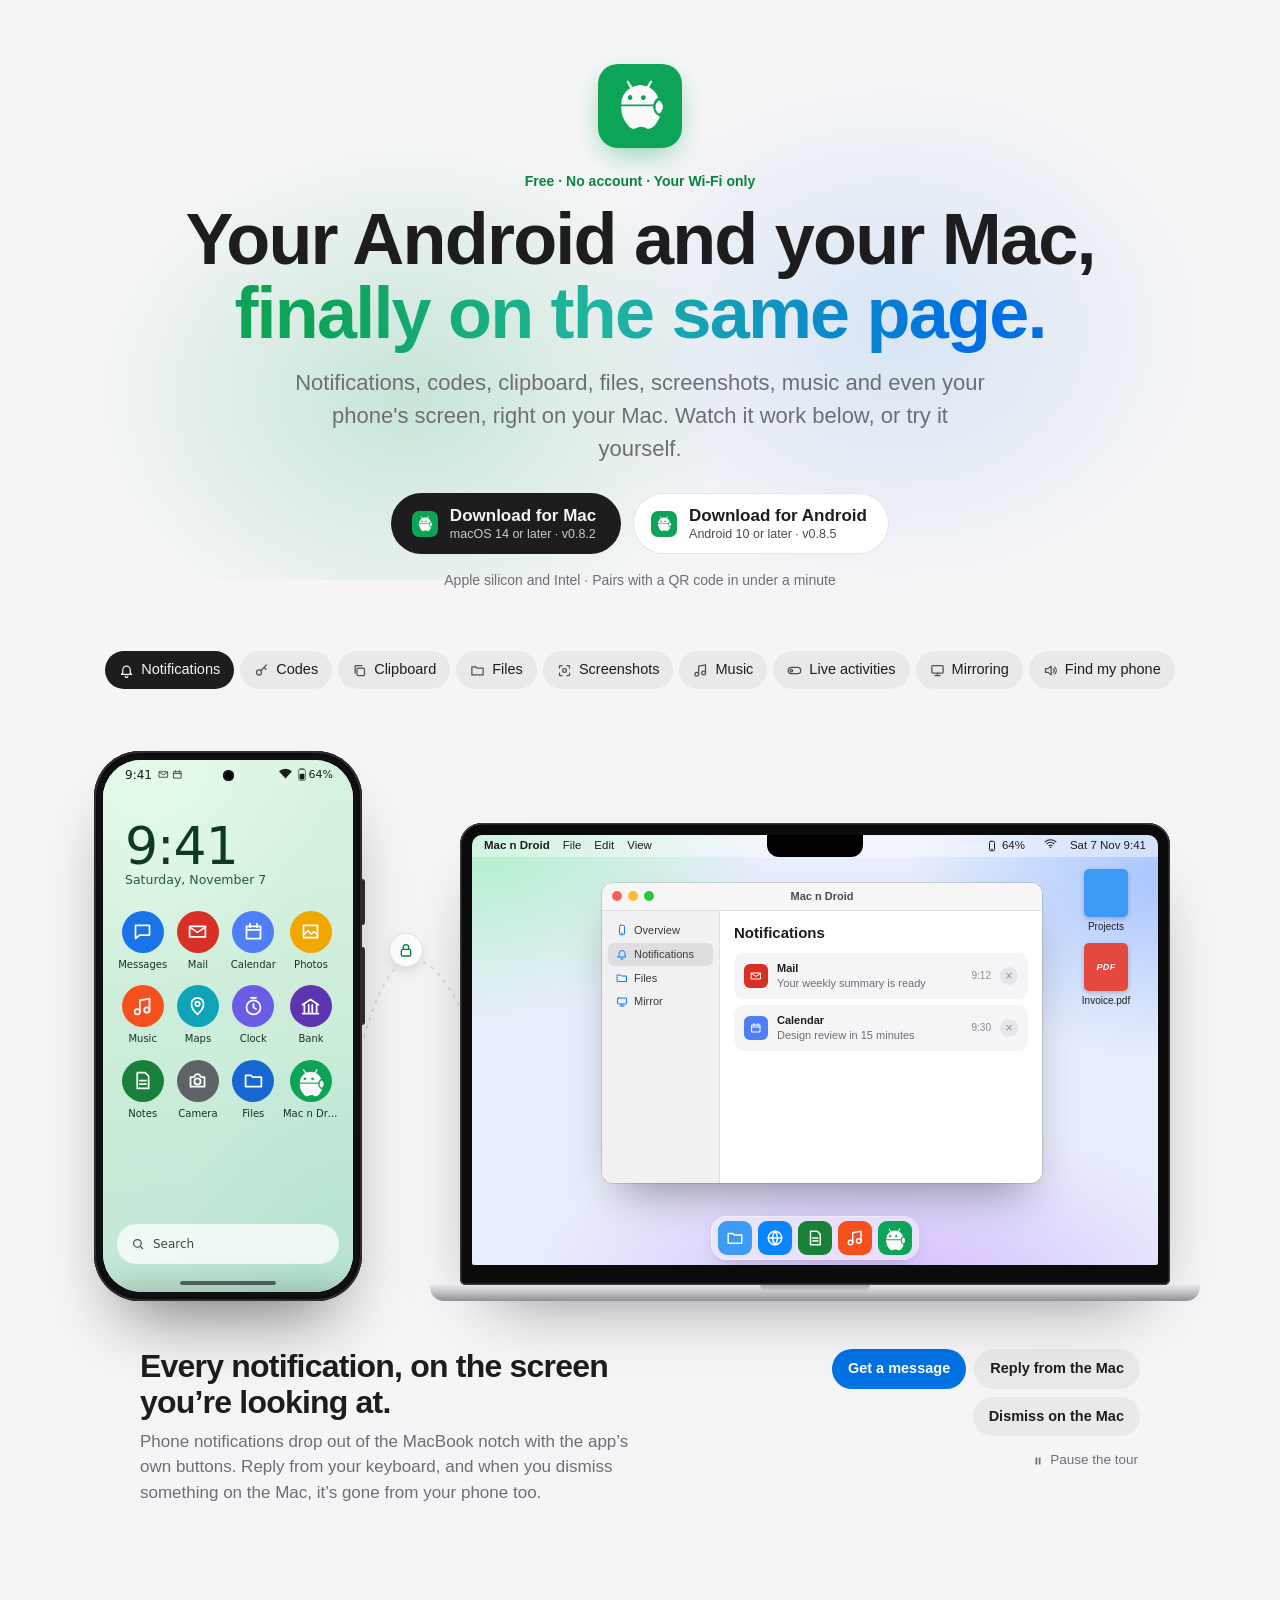
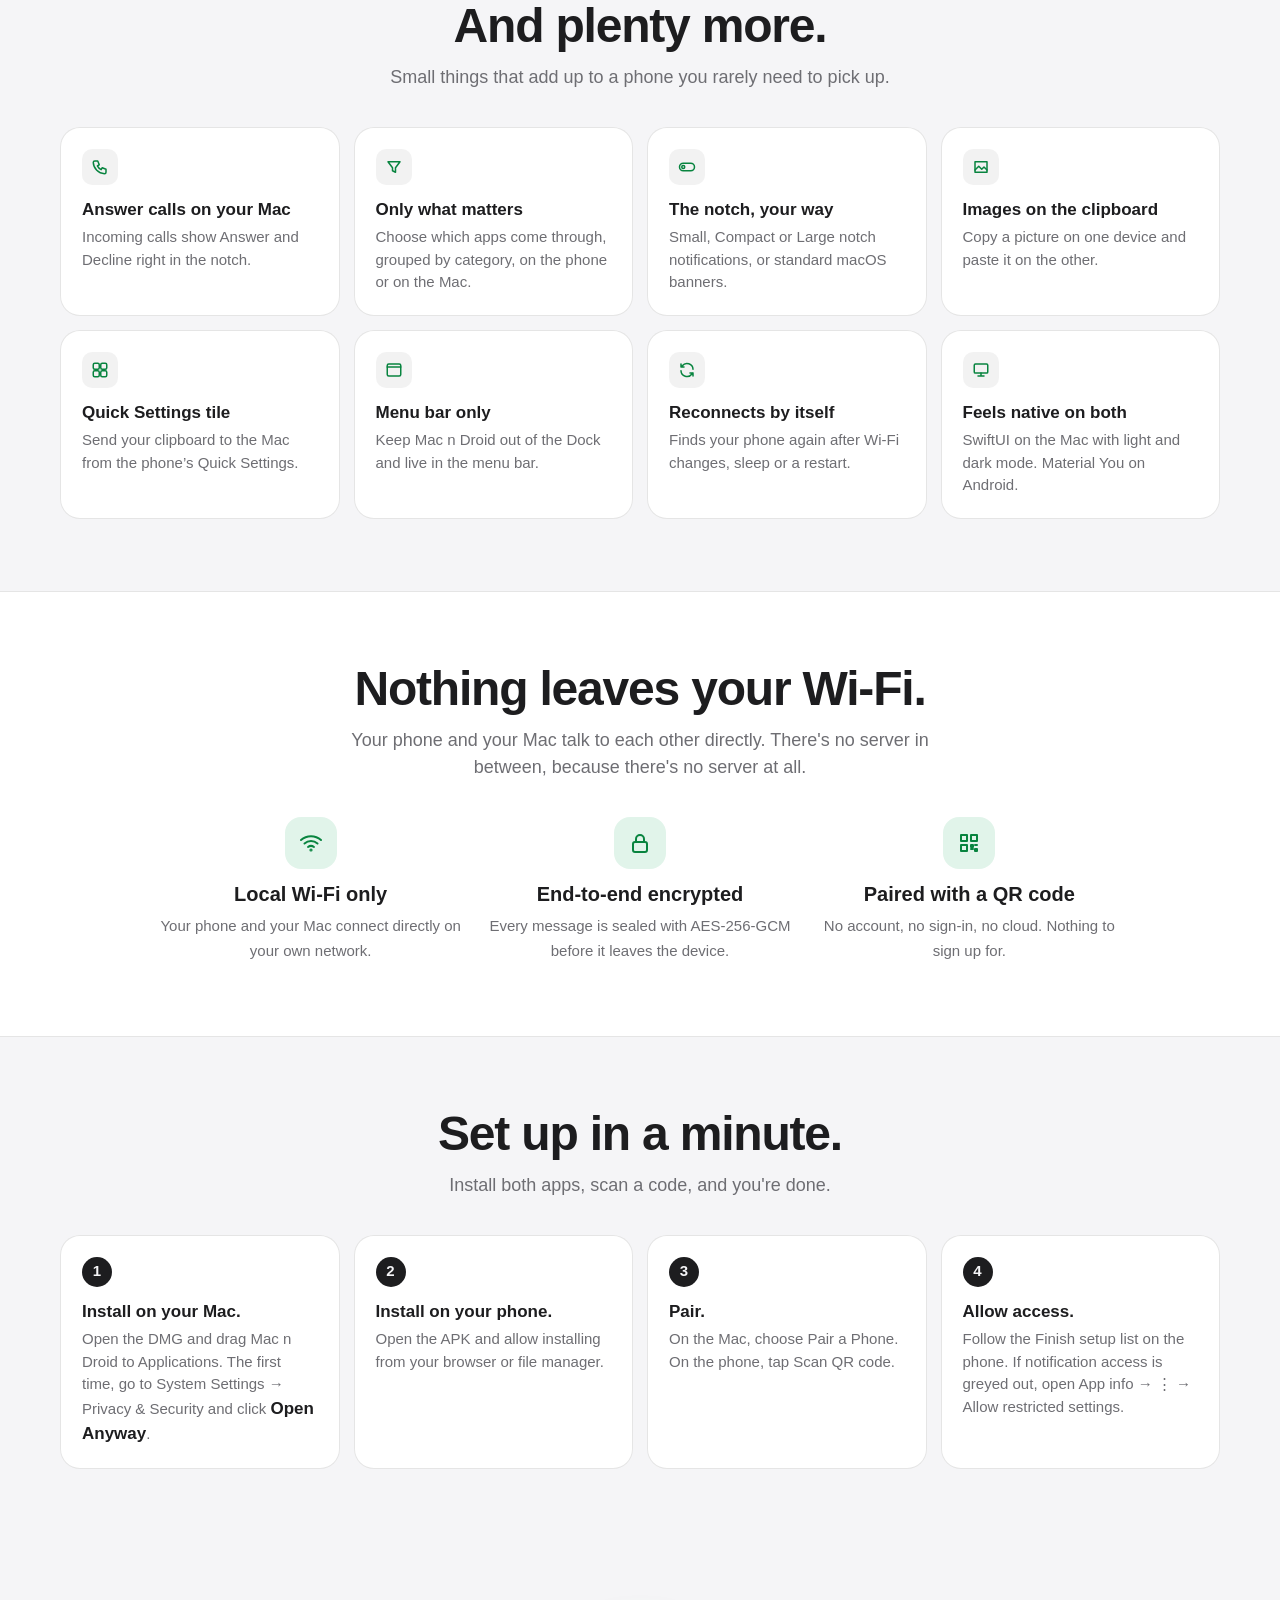
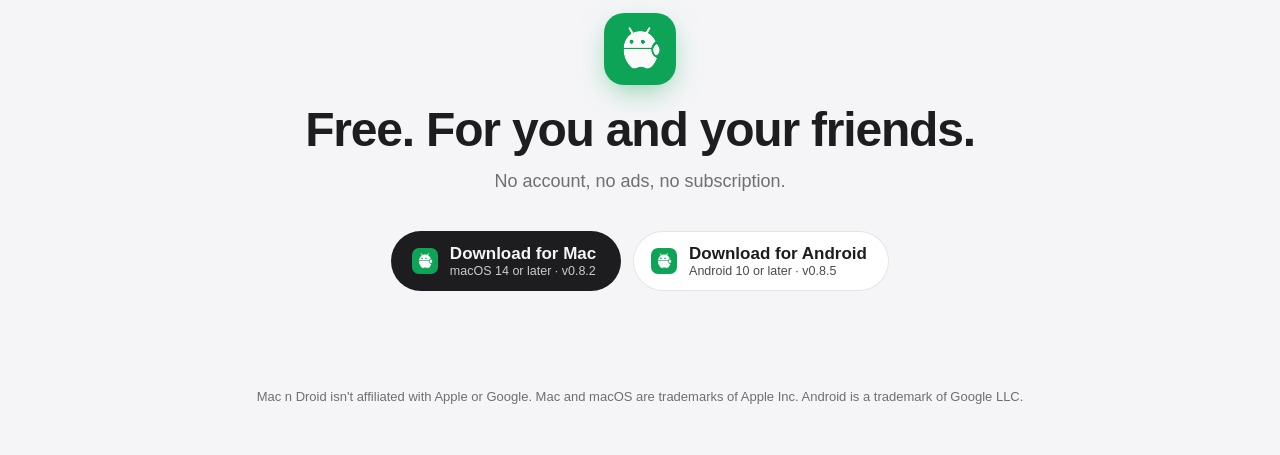
==== site/index.html @ 3a796ab3 "Softer brand colors: new logos and icons - New logos from the designer, plus SVG versions, in public" ====
<!doctype html>
<html lang="en">
<head>
<meta charset="utf-8">
<meta name="viewport" content="width=device-width, initial-scale=1">
<title>Mac n Droid</title>
<meta name="description" content="Free, private continuity between your Android phone and your Mac: notifications, codes, clipboard, files, screenshots, music, live activities and screen mirroring, over your own Wi-Fi.">
<link rel="icon" href="assets/icon.png">
<style>
:root{
  --bg:#f5f5f7; --bg-alt:#ffffff; --fg:#1d1d1f; --muted:#6e6e73; --line:rgba(0,0,0,.1); --card:#ffffff;
  --brand:#0DA457; --brand-ink:#08843f; --accent:#0071e3; --accent-fg:#fff; --chip:rgba(0,0,0,.05);
  --glow:rgba(13,164,87,.20); --glow2:rgba(0,113,227,.12);
}
@media (prefers-color-scheme: dark){
  :root:not([data-theme="light"]){
    --bg:#000; --bg-alt:#0c0c0d; --fg:#f5f5f7; --muted:#a1a1a6; --line:rgba(255,255,255,.12); --card:#151517;
    --brand-ink:#3fe08d; --accent:#2997ff; --chip:rgba(255,255,255,.08); --glow:rgba(13,164,87,.16); --glow2:rgba(41,151,255,.12);
  }
}
:root[data-theme="dark"]{
  --bg:#000; --bg-alt:#0c0c0d; --fg:#f5f5f7; --muted:#a1a1a6; --line:rgba(255,255,255,.12); --card:#151517;
  --brand-ink:#3fe08d; --accent:#2997ff; --chip:rgba(255,255,255,.08); --glow:rgba(13,164,87,.16); --glow2:rgba(41,151,255,.12);
}
*{box-sizing:border-box}
html{-webkit-text-size-adjust:100%}
body{margin:0;background:var(--bg);color:var(--fg);overflow-x:hidden;
  font:17px/1.5 -apple-system,BlinkMacSystemFont,"SF Pro Text","Helvetica Neue",Inter,"Segoe UI",Roboto,Arial,sans-serif;-webkit-font-smoothing:antialiased}
a{color:inherit}
button{font:inherit;color:inherit}
.wrap{max-width:1160px;margin:0 auto;padding:0 16px}
.display{font-family:-apple-system,BlinkMacSystemFont,"SF Pro Display","Helvetica Neue",Inter,sans-serif;letter-spacing:-.025em}

/* ---------- Hero ---------- */
.hero{text-align:center;padding:64px 0 28px;position:relative}
.hero::before{content:"";position:absolute;inset:-40px 0 auto;height:620px;z-index:-1;pointer-events:none;
  background:radial-gradient(40% 60% at 30% 70%,var(--glow),transparent 70%),radial-gradient(40% 60% at 72% 60%,var(--glow2),transparent 70%)}
.appicon{width:84px;height:84px;border-radius:20px;display:block;margin:0 auto 20px;box-shadow:0 10px 30px -8px rgba(13,164,87,.55)}
.eyebrow{display:inline-flex;gap:8px;align-items:center;font-size:14px;font-weight:600;color:var(--brand-ink);margin-bottom:10px}
h1{font-weight:700;font-size:clamp(38px,6.4vw,72px);line-height:1.03;margin:0 0 16px}
h1 .grad{background:linear-gradient(90deg,var(--brand) 10%,#1fb5a0 45%,var(--accent) 90%);-webkit-background-clip:text;background-clip:text;color:transparent}
.lead{font-size:clamp(18px,2.3vw,22px);color:var(--muted);max-width:700px;margin:0 auto 28px}
.downloads{display:flex;gap:12px;justify-content:center;flex-wrap:wrap}
.btn{display:inline-flex;align-items:center;gap:12px;padding:12px 22px 12px 18px;border-radius:999px;text-decoration:none;font-weight:600;min-width:230px;justify-content:center;transition:transform .15s}
.btn:hover{transform:translateY(-1px)}
.btn span{display:flex;flex-direction:column;align-items:flex-start;line-height:1.25}
.btn small{font-weight:400;font-size:12.5px;opacity:.8}
.btn img{width:26px;height:26px;border-radius:7px}
.primary{background:var(--fg);color:var(--bg)}
.secondary{background:var(--card);color:var(--fg);box-shadow:inset 0 0 0 1px var(--line)}
.trust{margin-top:16px;color:var(--muted);font-size:14px}

/* ---------- Demo ---------- */
.demo{padding-top:28px;padding-bottom:24px}
.tabs{display:flex;gap:6px;overflow-x:auto;scrollbar-width:none;justify-content:safe center;padding:4px 2px 18px;margin:0 -16px;padding-inline:16px}
.tabs::-webkit-scrollbar{display:none}
.tab{flex:0 0 auto;border:0;background:var(--chip);color:var(--fg);border-radius:999px;padding:8px 14px;font-size:14.5px;font-weight:500;cursor:pointer;display:inline-flex;gap:7px;align-items:center;transition:background .2s,color .2s}
.tab svg{opacity:.75}
.tab[aria-selected="true"]{background:var(--fg);color:var(--bg)}
.tab[aria-selected="true"] svg{opacity:1}
.tab:focus-visible,.act:focus-visible,.tour-btn:focus-visible,.btn:focus-visible{outline:3px solid var(--accent);outline-offset:2px}

.stage-wrap{position:relative;width:100%;height:calc(620px * var(--s,1));margin:0 auto}
.stage{position:absolute;top:0;left:calc(50% - 560px * var(--s,1));width:1120px;height:620px;transform:scale(var(--s,1));transform-origin:0 0;user-select:none;-webkit-user-select:none}

.caption{display:grid;grid-template-columns:minmax(0,1fr) minmax(0,440px);gap:18px 40px;align-items:start;max-width:1000px;margin:22px auto 0;min-height:132px}
.caption h2{font-size:clamp(24px,3vw,32px);line-height:1.12;margin:0 0 8px;font-weight:700}
.caption p{margin:0;color:var(--muted);max-width:560px}
.cap-side{display:flex;flex-direction:column;gap:10px;align-items:flex-end}
.actions{display:flex;flex-wrap:wrap;gap:8px;justify-content:flex-end}
.act{border:0;background:var(--accent);color:#fff;border-radius:999px;padding:9px 16px;font-size:14.5px;font-weight:600;cursor:pointer;display:inline-flex;gap:7px;align-items:center}
.act:hover{filter:brightness(1.08)}
.act.alt{background:var(--chip);color:var(--fg)}
.tour-btn{border:0;background:none;color:var(--muted);font-size:13.5px;cursor:pointer;display:inline-flex;gap:6px;align-items:center;padding:4px 2px}
.tour-btn:hover{color:var(--fg)}
.hint{font-size:13px;color:var(--muted);flex-basis:100%;text-align:right}
@media (max-width:760px){
  .caption{grid-template-columns:1fr;min-height:0}
  .cap-side{align-items:flex-start}
  .actions{justify-content:flex-start}
  .hint{text-align:left}
}

/* ---------- Sections ---------- */
section.block{padding:72px 0}
.block h2.big{font-size:clamp(30px,4.4vw,48px);line-height:1.06;margin:0 0 12px;font-weight:700;text-align:center}
.block .sub{color:var(--muted);text-align:center;max-width:640px;margin:0 auto 36px;font-size:18px}
.grid{display:grid;grid-template-columns:repeat(auto-fill,minmax(250px,1fr));gap:14px}
.card{background:var(--card);border-radius:20px;padding:22px;box-shadow:inset 0 0 0 1px var(--line)}
.card .ci{width:36px;height:36px;border-radius:10px;display:grid;place-items:center;background:var(--chip);color:var(--brand-ink);margin-bottom:12px}
.card h3{margin:0 0 4px;font-size:17px}
.card p{margin:0;color:var(--muted);font-size:15px}
.privacy{background:var(--bg-alt);border-block:1px solid var(--line)}
.pv{display:grid;grid-template-columns:repeat(auto-fit,minmax(220px,1fr));gap:28px;max-width:960px;margin:0 auto}
.pv div{text-align:center}
.pv b{display:block;font-size:20px;margin:10px 0 4px}
.pv span{color:var(--muted);font-size:15px}
.pv .ci{width:52px;height:52px;border-radius:16px;margin:0 auto;display:grid;place-items:center;background:rgba(13,164,87,.12);color:var(--brand-ink)}
.steps{counter-reset:s;display:grid;grid-template-columns:repeat(auto-fit,minmax(220px,1fr));gap:14px;list-style:none;padding:0;margin:0}
.steps li{counter-increment:s;background:var(--card);border-radius:20px;padding:22px;box-shadow:inset 0 0 0 1px var(--line);color:var(--muted);font-size:15px}
.steps li::before{content:counter(s);display:grid;place-items:center;width:30px;height:30px;border-radius:50%;background:var(--fg);color:var(--bg);font-weight:700;margin-bottom:12px;font-size:15px}
.steps b{color:var(--fg);display:block;font-size:17px;margin-bottom:4px}
.final{text-align:center}
footer{text-align:center;color:var(--muted);font-size:13px;padding:24px 16px 48px}

/* =================================================================
   STAGE: devices. Everything below is in fixed design pixels and
   scaled as one piece.
   ================================================================= */
.beam{position:absolute;inset:0;pointer-events:none;overflow:visible}
.beam path{fill:none;stroke-linecap:round}
.beam .rail{stroke:var(--line);stroke-width:2;stroke-dasharray:2 7}
.beam .flow{stroke:var(--brand);stroke-width:3;stroke-dasharray:10 14;opacity:0;transition:opacity .25s}
.stage.to-mac .beam .flow{opacity:1;animation:flowR .6s linear infinite}
.stage.to-phone .beam .flow{opacity:1;animation:flowL .6s linear infinite}
@keyframes flowR{to{stroke-dashoffset:-24}}
@keyframes flowL{to{stroke-dashoffset:24}}
.badge{position:absolute;left:309px;top:226px;width:34px;height:34px;border-radius:50%;background:var(--card);box-shadow:inset 0 0 0 1px var(--line),0 6px 16px -6px rgba(0,0,0,.25);display:grid;place-items:center;color:var(--brand-ink);transition:transform .3s}
.stage.to-mac .badge,.stage.to-phone .badge{transform:scale(1.15)}

/* ---- Phone ---- */
.phone{position:absolute;left:14px;top:44px;width:268px;height:550px;border-radius:46px;background:#101012;padding:9px;
  box-shadow:inset 0 0 0 2px #2d2d30,inset 0 0 0 4px #0b0b0c,0 40px 70px -30px rgba(0,0,0,.55),0 0 0 1px rgba(255,255,255,.04)}
.phone .btn-p,.phone .btn-v{position:absolute;right:-3px;width:4px;border-radius:0 3px 3px 0;background:#2a2a2d;transition:background .15s}
.phone .btn-p{top:128px;height:46px}.phone .btn-v{top:196px;height:78px}
.phone.btns .btn-p,.phone.btns .btn-v{background:var(--brand)}
.phone.shake{animation:shake .32s linear infinite}
@keyframes shake{0%,100%{transform:translateX(0) rotate(0)}25%{transform:translateX(-2px) rotate(-.6deg)}75%{transform:translateX(2px) rotate(.6deg)}}

.p-screen{--p:#1E6B3F;--onp:#fff;--pc:#A6F2C0;--onpc:#002110;--s:#F5FBF3;--sc:#E9EFE7;--sch:#E2E9E0;--ons:#171D18;--onsv:#404941;--ol:#707970;--sec:#D0E8D4;
  position:relative;width:250px;height:532px;border-radius:38px;overflow:hidden;background:var(--s);color:var(--ons);
  font:12px/1.35 "Google Sans",Roboto,"Segoe UI",system-ui,-apple-system,sans-serif}
.p-cam{position:absolute;top:10px;left:50%;width:11px;height:11px;margin-left:-5.5px;border-radius:50%;background:#050505;z-index:60;box-shadow:inset 0 0 0 2px #1b1b1d}
.p-status{position:absolute;top:0;left:0;right:0;height:30px;z-index:40;display:flex;align-items:center;gap:6px;padding:0 20px 0 22px;font-weight:500;font-size:12px}
.p-status .sp{flex:1}
.p-sicons{display:flex;gap:3px;align-items:center;opacity:.8}
.p-sicons svg{width:11px;height:11px}
.p-sicons i{display:inline-flex;transition:opacity .3s,transform .3s}
.p-sicons i.out{opacity:0;transform:scale(.4)}
.p-batt{display:flex;align-items:center;gap:3px;font-size:11px}
.p-app{position:absolute;inset:0;overflow:hidden}
.p-app.swap{animation:pIn .35s cubic-bezier(.2,.8,.2,1)}
@keyframes pIn{from{opacity:0;transform:scale(.97)}}
.p-gesture{position:absolute;bottom:7px;left:50%;width:96px;height:4px;margin-left:-48px;border-radius:4px;background:rgba(0,0,0,.55);z-index:58;cursor:pointer}
.p-gesture::before{content:"";position:absolute;inset:-8px -10px}

/* app icon */
.ai{display:inline-grid;place-items:center;border-radius:50%;background:var(--c);color:#fff;flex:0 0 auto}
.ai img{width:112%;height:112%;object-fit:contain}
.mac .ai{border-radius:24%}

/* home */
.p-home{position:absolute;inset:0;padding:54px 14px 0;background:radial-gradient(120% 70% at 20% 0%,#e5fbe9,transparent 60%),radial-gradient(120% 80% at 100% 100%,#b5e3d0,transparent 60%),linear-gradient(170deg,#d9f4e1,#bfe6d3)}
.p-clock{padding:6px 8px 22px}
.p-clock b{display:block;font-size:52px;line-height:1;font-weight:400;letter-spacing:-1px;color:#0f3a22}
.p-clock span{font-size:12.5px;color:#245a3a;font-weight:500}
.p-grid{display:grid;grid-template-columns:repeat(4,1fr);gap:14px 4px}
.p-icon{display:flex;flex-direction:column;align-items:center;gap:5px;cursor:pointer;font-size:10px;color:#173323}
.p-icon span{white-space:nowrap;overflow:hidden;text-overflow:ellipsis;max-width:56px}
.p-search{position:absolute;left:14px;right:14px;bottom:28px;height:40px;border-radius:20px;background:rgba(255,255,255,.75);display:flex;align-items:center;gap:8px;padding:0 14px;color:var(--onsv)}

/* generic M3 */
.p-col{position:absolute;inset:0;display:flex;flex-direction:column;padding-top:30px;background:var(--s)}
.m3-bar{height:48px;display:flex;align-items:center;gap:10px;padding:0 16px;flex:0 0 auto}
.m3-title{font-size:19px;font-weight:400}
.m3-bar .sp{flex:1}
.seg{display:flex;margin:4px 14px 10px;border:1px solid var(--ol);border-radius:18px;overflow:hidden}
.seg span{flex:1;text-align:center;padding:6px 0;font-weight:500;font-size:11px;border-left:1px solid var(--ol)}
.seg span:first-child{border-left:0}
.seg .on{background:var(--sec)}
.flist{flex:1;overflow:hidden;padding:0 6px}
.frow{display:flex;gap:10px;align-items:center;padding:8px 10px;border-radius:14px}
.frow.new{animation:rowIn .5s cubic-bezier(.2,.8,.2,1);background:var(--sc)}
@keyframes rowIn{from{opacity:0;transform:translateY(-10px)}}
.frow .t{flex:1;min-width:0}
.frow b{display:block;font-weight:500;font-size:12.5px;white-space:nowrap;overflow:hidden;text-overflow:ellipsis}
.frow small{color:var(--onsv);font-size:10.5px}
.prog{height:4px;border-radius:4px;background:var(--sch);margin-top:5px;overflow:hidden}
.prog i{display:block;height:100%;width:0;background:var(--p);border-radius:4px;transition:width 1s linear}
.thumb{width:36px;height:36px;border-radius:9px;display:grid;place-items:center;flex:0 0 auto;color:#fff;font-weight:700;font-size:9px;letter-spacing:.3px}
.thumb.pdf{background:#e5483d}
.thumb.img{background:linear-gradient(140deg,#ffb36b,#ff6f91 55%,#7d5fff)}
.thumb.txt{background:#8e8e93}
.thumb.folder{background:#3d9bf5}
.fab{position:absolute;right:16px;bottom:84px;height:48px;padding:0 18px;border-radius:16px;background:var(--pc);color:var(--onpc);display:flex;align-items:center;gap:8px;font-weight:500;box-shadow:0 3px 8px rgba(0,0,0,.18);cursor:pointer}
.navbar{position:absolute;left:0;right:0;bottom:0;height:70px;background:var(--sc);display:flex;padding:10px 6px 18px}
.navbar span{flex:1;display:flex;flex-direction:column;align-items:center;gap:3px;font-size:10px;font-weight:500;color:var(--onsv)}
.navbar span i{width:52px;height:26px;border-radius:13px;display:grid;place-items:center}
.navbar span.on{color:var(--ons)}
.navbar span.on i{background:var(--sec)}

/* heads-up, shade, sheet, snack */
.p-hu{position:absolute;left:8px;right:8px;top:34px;z-index:45;background:#fff;border-radius:22px;padding:12px 14px;box-shadow:0 8px 24px -6px rgba(0,0,0,.28);
  transform:translateY(calc(-100% - 60px));transition:transform .45s cubic-bezier(.3,1.2,.4,1)}
.p-hu.show{transform:none}
.hu-top{display:flex;align-items:center;gap:6px;font-size:10.5px;color:var(--onsv);margin-bottom:6px}
.hu-body{display:flex;gap:10px}
.hu-body b{display:block;font-size:12.5px;font-weight:500}
.hu-body p{margin:1px 0 0;color:var(--onsv)}
.hu-body .me{color:var(--ons);margin-top:4px}
.hu-acts{display:flex;gap:16px;margin:10px 0 0 34px;color:var(--p);font-weight:500;font-size:11.5px}
.p-shade{position:absolute;inset:0;z-index:44;background:rgba(232,240,232,.96);padding:42px 10px 0;transform:translateY(-100%);transition:transform .45s cubic-bezier(.2,.8,.2,1)}
.p-shade.show{transform:none}
.shade-tiles{display:grid;grid-template-columns:repeat(2,1fr);gap:8px;margin:6px 4px 14px}
.shade-tiles span{height:46px;border-radius:23px;background:var(--pc);display:flex;align-items:center;gap:6px;padding:0 12px;font-weight:500;font-size:11px;color:var(--onpc)}
.shade-tiles span.off{background:var(--sch);color:var(--ons)}
.sn{background:#fff;border-radius:18px;padding:10px 12px;display:flex;gap:10px;margin-bottom:6px;transition:transform .45s,opacity .45s,max-height .45s .2s,margin .45s .2s,padding .45s .2s;max-height:90px;overflow:hidden}
.sn.gone{transform:translateX(110%);opacity:0;max-height:0;margin:0;padding-block:0}
.sn b{display:block;font-weight:500}
.sn span{color:var(--onsv)}
.p-sheet{position:absolute;left:0;right:0;bottom:0;z-index:46;background:var(--sc);border-radius:26px 26px 0 0;padding:10px 16px 30px;transform:translateY(105%);transition:transform .4s cubic-bezier(.2,.8,.2,1);box-shadow:0 -10px 30px rgba(0,0,0,.18)}
.p-sheet.show{transform:none}
.p-sheet::before{content:"";display:block;width:32px;height:4px;border-radius:2px;background:var(--ol);opacity:.5;margin:0 auto 12px}
.sh-prev{display:flex;gap:10px;align-items:center;background:var(--s);border-radius:16px;padding:8px;margin-bottom:14px}
.sh-prev .ph{width:54px;height:54px;border-radius:10px;background:linear-gradient(140deg,#ffb36b,#ff6f91 55%,#7d5fff)}
.sh-targets{display:grid;grid-template-columns:repeat(4,1fr);gap:6px;text-align:center;font-size:9.5px}
.sh-targets span{display:flex;flex-direction:column;align-items:center;gap:5px}
.p-snack{position:absolute;left:12px;right:12px;bottom:26px;z-index:47;background:#2f3330;color:#eff1ec;border-radius:6px;padding:12px 14px;font-size:11.5px;display:flex;gap:8px;align-items:center;opacity:0;transform:translateY(12px);transition:.3s}
.p-snack.show{opacity:1;transform:none}
.p-flash{position:absolute;inset:0;background:#fff;opacity:0;z-index:55;pointer-events:none;transition:opacity .25s}
.p-flash.on{opacity:.95;transition:none}
.p-touch{position:absolute;z-index:57;width:30px;height:30px;margin:-15px 0 0 -15px;border-radius:50%;background:rgba(30,30,30,.22);box-shadow:0 0 0 2px rgba(255,255,255,.7);opacity:0;transform:scale(.6);transition:opacity .15s,transform .15s;pointer-events:none}
.p-touch.on{opacity:1;transform:scale(1)}
.p-touch.up{opacity:0;transform:scale(1.6);transition:.3s}
.p-overlay{position:absolute;inset:0;z-index:50;display:none}
.p-overlay.show{display:block;animation:pIn .3s}
.p-shot{position:absolute;left:12px;bottom:34px;z-index:48;padding:4px;background:#fff;border-radius:14px;box-shadow:0 8px 24px rgba(0,0,0,.3);opacity:0;transform:translateX(-140%);transition:transform .4s cubic-bezier(.2,.8,.2,1),opacity .3s}
.p-shot.show{transform:none;opacity:1}
.p-shot .acts{display:flex;gap:10px;justify-content:center;font-size:9.5px;color:var(--p);font-weight:500;padding:4px 0 1px}

/* thread / notes / maps / player / clock */
.selable{border-radius:3px;transition:background .2s}
.sel{background:rgba(30,107,63,.25);box-shadow:0 0 0 2px rgba(30,107,63,.25)}
.p-maps{position:absolute;inset:0;background:#eef2ea}
.p-maps svg.map{position:absolute;inset:0;width:100%;height:100%}
.m3-search{position:absolute;left:12px;right:12px;top:38px;height:44px;border-radius:22px;background:#fff;display:flex;align-items:center;gap:10px;padding:0 16px;box-shadow:0 2px 6px rgba(0,0,0,.15);z-index:2}
.m3-search .ph{color:var(--onsv)}
.m3-search .val{color:var(--ons);font-weight:500}
.pop{position:absolute;z-index:3;background:#fff;border-radius:10px;padding:8px 14px;box-shadow:0 4px 14px rgba(0,0,0,.22);font-weight:500;animation:pIn .2s}
.pin{position:absolute;left:125px;top:236px;margin:-30px 0 0 -14px;color:#e5483d;opacity:0;transform:translateY(-30px);transition:.45s cubic-bezier(.3,1.5,.5,1);filter:drop-shadow(0 3px 2px rgba(0,0,0,.25))}
.pin.show{opacity:1;transform:none}
.place{position:absolute;left:0;right:0;bottom:0;background:var(--s);border-radius:26px 26px 0 0;padding:18px 18px 34px;box-shadow:0 -6px 20px rgba(0,0,0,.12);transform:translateY(105%);transition:transform .45s cubic-bezier(.2,.8,.2,1)}
.place.show{transform:none}
.place b{font-size:16px;font-weight:500;display:block}
.place .sub2{color:var(--onsv);font-size:11px}
.place-row{display:flex;align-items:center;justify-content:space-between;margin-top:12px;padding:10px 12px;border-radius:14px;background:var(--sc)}
.chip{display:inline-flex;align-items:center;gap:5px;border:1px solid var(--ol);border-radius:8px;padding:5px 10px;font-weight:500;font-size:11px;cursor:pointer}
.player{position:absolute;inset:0;padding:40px 20px 0;background:linear-gradient(180deg,var(--tint,#ffe1d6),var(--s) 70%);transition:background .5s}
.art{width:210px;height:210px;border-radius:24px;margin:10px auto 22px;box-shadow:0 14px 30px -10px rgba(0,0,0,.4);transition:background .5s;position:relative;overflow:hidden}
.art::after{content:"";position:absolute;inset:0;background:radial-gradient(60% 50% at 30% 30%,rgba(255,255,255,.35),transparent 60%)}
.player b{display:block;font-size:17px;font-weight:500}
.player .by{color:var(--onsv)}
.bar{height:4px;border-radius:4px;background:rgba(0,0,0,.12);margin:18px 0 6px;overflow:hidden}
.bar i{display:block;height:100%;background:var(--ons);width:0;transition:width 1s linear}
.times{display:flex;justify-content:space-between;font-size:10px;color:var(--onsv)}
.ctl{display:flex;justify-content:center;align-items:center;gap:22px;margin-top:14px}
.ctl span{cursor:pointer;display:grid;place-items:center}
.ctl .big{width:64px;height:64px;border-radius:22px;background:var(--ons);color:#fff;transition:border-radius .3s}
.ctl .big.paused{border-radius:50%}
.press{animation:press .3s}
@keyframes press{50%{transform:scale(.86)}}
.clockapp{position:absolute;inset:0;padding-top:30px;background:var(--s);text-align:center}
.tabs3{display:flex;justify-content:center;gap:6px;margin:6px 0 18px}
.tabs3 span{padding:6px 12px;border-radius:16px;font-weight:500;font-size:11px;color:var(--onsv)}
.tabs3 .on{background:var(--sec);color:var(--ons)}
.ring{position:relative;width:200px;height:200px;margin:0 auto}
.ring svg{transform:rotate(-90deg)}
.ring .lab{position:absolute;inset:0;display:flex;flex-direction:column;align-items:center;justify-content:center}
.ring .lab b{font-size:40px;font-weight:400;font-variant-numeric:tabular-nums}
.ring .lab span{color:var(--onsv)}
.clockbtns{display:flex;justify-content:center;gap:14px;margin-top:22px}
.clockbtns span{height:52px;min-width:52px;padding:0 18px;border-radius:26px;display:grid;place-items:center;background:var(--sch);font-weight:500}
.clockbtns span.pri{background:var(--p);color:#fff;min-width:96px}
.notes{position:absolute;inset:0;padding-top:30px;background:var(--s)}
.ncards{display:grid;grid-template-columns:1fr 1fr;gap:8px;padding:6px 12px}
.ncards div{background:var(--sc);border-radius:16px;padding:12px;min-height:84px}
.ncards b{display:block;font-weight:500;margin-bottom:4px}
.ncards span{color:var(--onsv);font-size:10.5px}
.editor{padding:8px 18px}
.editor h4{font-size:20px;font-weight:400;margin:4px 0 10px}
.caret::after{content:"";display:inline-block;width:1.5px;height:1.1em;background:var(--p);vertical-align:-2px;margin-left:1px;animation:blink 1s steps(1) infinite}
@keyframes blink{50%{opacity:0}}
.generic{position:absolute;inset:0;padding-top:30px;background:var(--s);display:flex;flex-direction:column;align-items:center}
.generic .sk{width:84%;height:54px;border-radius:14px;background:var(--sc);margin-top:10px}
.trip{position:absolute;inset:0;padding-top:30px;background:var(--s)}
.trip .hero-img{height:150px;margin:6px 12px 12px;border-radius:22px;background:linear-gradient(160deg,#ffd58a,#ff8f6b 45%,#3f6fd8);position:relative;overflow:hidden}
.trip .hero-img::after{content:"";position:absolute;left:-10%;right:-10%;bottom:-40px;height:90px;border-radius:50%;background:#2a4a9c}
.trip .hero-img b{position:absolute;left:14px;bottom:12px;color:#fff;font-size:18px;font-weight:500;z-index:1}
.trip li{display:flex;gap:10px;padding:9px 0;border-bottom:1px solid var(--sch);align-items:center}
.trip li time{width:44px;color:var(--onsv);font-size:10.5px}
.trip ul{list-style:none;margin:0;padding:0 16px}
.ringing{position:absolute;inset:0;background:linear-gradient(180deg,#0e3b22,#081f13);color:#fff;display:flex;flex-direction:column;align-items:center;justify-content:center;text-align:center;padding:20px}
.ringing .pulse{width:96px;height:96px;border-radius:50%;background:var(--brand,#0DA457);display:grid;place-items:center;position:relative;margin-bottom:24px}
.ringing .pulse::before,.ringing .pulse::after{content:"";position:absolute;inset:0;border-radius:50%;border:2px solid #0DA457;animation:wave 1.4s ease-out infinite}
.ringing .pulse::after{animation-delay:.7s}
@keyframes wave{to{transform:scale(2);opacity:0}}
.ringing b{font-size:18px;font-weight:500}
.ringing span{opacity:.75;font-size:11.5px;margin-top:4px}
.ringing .stop{margin-top:36px;background:#fff;color:#0e3b22;border-radius:26px;padding:14px 34px;font-weight:600;cursor:pointer}
.charging{position:absolute;inset:0;background:rgba(0,0,0,.82);color:#fff;display:flex;flex-direction:column;align-items:center;justify-content:center}
.charging .c{width:120px;height:120px;border-radius:50%;border:4px solid #0DA457;display:grid;place-items:center;font-size:28px;margin-bottom:12px;box-shadow:0 0 40px rgba(13,164,87,.5)}

/* ---- Mac ---- */
.mac{position:absolute;left:380px;top:116px;width:710px}
.m-lid{width:710px;height:462px;border-radius:22px 22px 6px 6px;background:#0b0b0c;padding:12px 12px 20px;
  box-shadow:inset 0 0 0 1.5px #3a3a3d,inset 0 0 0 3px #0b0b0c,0 40px 70px -35px rgba(0,0,0,.55)}
.m-base{width:770px;margin-left:-30px;height:16px;position:relative;border-radius:2px 2px 14px 14px;
  background:linear-gradient(#e6e7ea,#c2c4c8 45%,#8d8f94);box-shadow:0 18px 30px -14px rgba(0,0,0,.5)}
.m-base::before{content:"";position:absolute;left:50%;top:0;width:110px;height:6px;margin-left:-55px;border-radius:0 0 8px 8px;background:linear-gradient(#a9abaf,#c9cbcf)}
.m-screen{position:relative;width:686px;height:430px;border-radius:10px 10px 2px 2px;overflow:hidden;color:#1d1d1f;
  font:11px/1.35 -apple-system,BlinkMacSystemFont,"SF Pro Text","Helvetica Neue",Inter,sans-serif;
  background:radial-gradient(70% 70% at 0% 0%,#aef0c8,transparent 60%),radial-gradient(60% 70% at 100% 10%,#a9c6ff,transparent 60%),radial-gradient(80% 70% at 60% 110%,#d5b9ff,transparent 65%),#e8eefb}
.m-menubar{position:absolute;top:0;left:0;right:0;height:22px;z-index:30;display:flex;align-items:center;gap:13px;padding:0 12px;font-size:11.5px;
  background:rgba(255,255,255,.42);-webkit-backdrop-filter:blur(20px);backdrop-filter:blur(20px)}
.m-menubar .sp{flex:1}
.m-menubar b{font-weight:700}
.m-extra{display:inline-flex;align-items:center;gap:4px;padding:1px 6px;border-radius:5px;cursor:pointer;font-variant-numeric:tabular-nums}
.m-extra.on{background:rgba(0,0,0,.12)}
.m-extra .bolt{color:#1a9c4b;display:none}
.m-extra.charging .bolt{display:inline}
.m-desk{position:absolute;top:22px;left:0;right:0;bottom:0}
.m-icons{position:absolute;top:34px;right:12px;width:80px;display:flex;flex-direction:column;gap:10px;align-items:center;z-index:1}
.dicon{display:flex;flex-direction:column;align-items:center;gap:3px;width:80px;text-align:center;font-size:10px;font-weight:500;color:#1d1d1f;transition:transform .2s,opacity .2s}
.dicon span{padding:0 4px;border-radius:4px;line-height:1.3}
.dicon .thumb{width:44px;height:48px;border-radius:5px;box-shadow:0 2px 5px rgba(0,0,0,.2)}
.dicon.lift{opacity:.4}
.dicon.new{animation:pIn .4s}
.dicon .snapbox{border-radius:4px;box-shadow:0 2px 6px rgba(0,0,0,.25);overflow:hidden}
.m-dock{position:absolute;bottom:5px;left:50%;transform:translateX(-50%);z-index:20;display:flex;gap:6px;padding:5px 7px;border-radius:16px;
  background:rgba(255,255,255,.4);-webkit-backdrop-filter:blur(20px);backdrop-filter:blur(20px);box-shadow:inset 0 0 0 .5px rgba(255,255,255,.6),0 6px 18px -8px rgba(0,0,0,.3)}
.m-dock i{width:34px;height:34px;border-radius:9px;display:grid;place-items:center;color:#fff;transition:transform .25s}
.m-dock i.bounce{animation:bounce .5s 2}
@keyframes bounce{40%{transform:translateY(-10px)}}
.m-dock img{width:112%;height:112%;object-fit:contain}

.m-win{position:absolute;background:#fff;border-radius:11px;overflow:hidden;display:flex;flex-direction:column;
  box-shadow:0 0 0 .5px rgba(0,0,0,.22),0 22px 44px -16px rgba(0,0,0,.4);animation:winIn .35s cubic-bezier(.2,.8,.2,1)}
@keyframes winIn{from{opacity:0;transform:translateY(8px) scale(.985)}}
.m-tb{height:28px;flex:0 0 auto;display:flex;align-items:center;gap:6px;padding:0 10px;background:#f6f6f6;border-bottom:.5px solid #dedede;position:relative}
.m-tb .tl{width:10px;height:10px;border-radius:50%}
.tl.r{background:#ff5f57}.tl.y{background:#febc2e}.tl.g{background:#28c840}
.m-tb .tt{position:absolute;left:0;right:0;text-align:center;font-weight:600;color:#4b4b4b;pointer-events:none}
.m-wb{flex:1;position:relative;overflow:hidden;display:flex;min-height:0}
.mnd-side{width:118px;background:#f1f1f3;padding:8px 6px;border-right:.5px solid #e2e2e2;flex:0 0 auto}
.si{display:flex;gap:6px;align-items:center;padding:4px 8px;border-radius:6px;color:#3a3a3c;margin-bottom:1px}
.si svg{color:#0a7bff}
.si.on{background:rgba(0,0,0,.08);font-weight:500}
.mnd-main{flex:1;padding:12px 14px;overflow:hidden;min-width:0}
.mnd-main h3{margin:0 0 10px;font-size:15px}
.nrow{display:flex;gap:9px;align-items:center;padding:8px 10px;border-radius:9px;background:#f5f5f7;margin-bottom:6px;transition:transform .4s,opacity .4s,max-height .4s .15s,margin .4s .15s,padding .4s .15s;max-height:60px;overflow:hidden}
.nrow.new{animation:rowIn .5s cubic-bezier(.2,.8,.2,1);box-shadow:inset 0 0 0 1.5px #0a84ff33}
.nrow.gone{transform:translateX(40px);opacity:0;max-height:0;margin:0;padding-block:0}
.nrow .t{flex:1;min-width:0}
.nrow b{display:block;font-weight:600}
.nrow .t span{color:#6e6e73;white-space:nowrap;overflow:hidden;text-overflow:ellipsis;display:block}
.nrow time{color:#8e8e93;font-size:10px}
.nrow .x{width:18px;height:18px;border-radius:50%;display:grid;place-items:center;color:#8e8e93;background:#e6e6ea;font-size:12px;line-height:1}
.web .m-tb{height:34px;background:#f3f3f5}
.web .m-wb{position:static}
.urlbar{position:absolute;left:96px;right:96px;top:7px;height:20px;border-radius:7px;background:#e6e6ea;display:flex;align-items:center;justify-content:center;gap:5px;color:#5a5a5e;font-size:10.5px}
.page{flex:1;display:grid;place-items:center;background:linear-gradient(#fafafa,#f0f0f4)}
.signin{width:270px;background:#fff;border-radius:14px;padding:20px;box-shadow:0 0 0 .5px rgba(0,0,0,.1),0 8px 20px -10px rgba(0,0,0,.2);text-align:center;position:relative}
.signin .logo{width:34px;height:34px;border-radius:10px;margin:0 auto 8px;background:#5e35b1;color:#fff;display:grid;place-items:center;font-weight:800;font-size:16px}
.signin h5{margin:0 0 4px;font-size:14px}
.signin p{margin:0 0 14px;color:#6e6e73}
.otp{display:flex;gap:6px;justify-content:center;margin-bottom:14px}
.otp span{width:30px;height:38px;border-radius:7px;box-shadow:inset 0 0 0 1px #d2d2d7;display:grid;place-items:center;font-size:17px;font-weight:600;transition:box-shadow .2s}
.otp span.f{box-shadow:inset 0 0 0 1.5px #0a84ff}
.mbtn{display:inline-block;background:#0a84ff;color:#fff;border-radius:7px;padding:6px 18px;font-weight:600}
.signin .done{position:absolute;inset:0;border-radius:14px;background:#fff;display:none;flex-direction:column;align-items:center;justify-content:center;gap:8px;font-size:13px;font-weight:600}
.signin.ok .done{display:flex;animation:pIn .3s}
.signin .done i{width:40px;height:40px;border-radius:50%;background:#28c840;color:#fff;display:grid;place-items:center}
.mnotes{display:flex;flex:1}
.mnotes aside{width:132px;background:#f6f5f1;border-right:.5px solid #e3e1da;padding:8px 6px}
.mnotes .nn{padding:6px 8px;border-radius:6px;margin-bottom:2px}
.mnotes .nn b{display:block;font-weight:600}
.mnotes .nn span{color:#8e8e93;font-size:10px}
.mnotes .nn.on{background:#f3d36b}
.mnotes article{flex:1;padding:14px 18px;background:#fffefb}
.mnotes h4{margin:0 0 8px;font-size:15px}
.mnotes p{margin:0 0 6px}
.mhl{border-radius:2px;padding:0 1px}
.mhl.sel{background:#b3d7ff;box-shadow:none}
.paste{display:inline-block;min-width:60px;border-bottom:1px dashed #c7c7cc}
.paste.filled{border-color:transparent;font-weight:500;animation:pIn .3s}
.pasted-img{margin-top:6px;animation:pIn .35s}
.finder .m-wb{background:#fff}
.fside{width:110px;background:#f1f1f3;padding:8px 6px;border-right:.5px solid #e2e2e2}
.fside small{display:block;color:#8e8e93;font-size:9.5px;font-weight:600;padding:4px 8px}
.flist2{flex:1}
.fhead,.frow2{display:grid;grid-template-columns:1fr 70px 90px;gap:8px;padding:5px 12px;align-items:center}
.fhead{color:#8e8e93;font-size:10px;border-bottom:.5px solid #e5e5e5}
.frow2:nth-child(even){background:#f5f5f7}
.frow2 .nm{display:flex;gap:7px;align-items:center;font-weight:500}
.frow2 .nm .thumb{width:18px;height:20px;border-radius:3px;font-size:0}
.frow2 span{color:#6e6e73}
.frow2.new{animation:rowIn .5s;background:#0a84ff!important;color:#fff}
.frow2.new span{color:#e6f0ff}
.docwin .m-wb{background:#fff;padding:22px 28px;display:block}
.docwin .ln{height:7px;border-radius:4px;background:#ececf0;margin-bottom:9px}
.docwin h4{margin:0 0 12px;font-size:16px}
.mirrorwin .m-tb{background:#1f1f21;border-color:#000}
.mirrorwin .m-tb .tt{color:#e5e5ea}
.mirrorwin .m-wb{background:#000;flex-direction:column;align-items:center}
.mirror{width:125px;height:266px;overflow:hidden;position:relative;cursor:pointer}
.mirror .p-screen{transform:scale(.5);transform-origin:0 0;border-radius:0}
.mirror .p-cam{display:none}
.mbar{display:flex;gap:26px;justify-content:center;padding:6px 0 7px;color:#d1d1d6;width:100%;background:#1f1f21}
.mbar span{cursor:pointer;display:grid;place-items:center}
.ov{display:flex;flex-direction:column;gap:10px}
.ov-np{display:flex;gap:12px;align-items:center;padding:12px;border-radius:12px;background:#f5f5f7}
.ov-art{width:62px;height:62px;border-radius:9px;flex:0 0 auto;box-shadow:0 4px 10px -4px rgba(0,0,0,.4);transition:background .5s}
.ov-meta{flex:1;min-width:0}
.ov-meta small{color:#1a9c4b;font-weight:600;font-size:9.5px;text-transform:uppercase;letter-spacing:.4px}
.ov-meta b{display:block;font-size:13px}
.ov-meta span{color:#6e6e73}
.ov-bar{height:3px;border-radius:3px;background:#dcdce0;margin-top:7px;overflow:hidden}
.ov-bar i{display:block;height:100%;width:0;background:#1d1d1f;transition:width 1s linear}
.ov-ctl{display:flex;gap:10px;align-items:center}
.ov-ctl span{cursor:pointer;width:26px;height:26px;border-radius:50%;display:grid;place-items:center}
.ov-ctl span.pp{background:#1d1d1f;color:#fff;width:30px;height:30px}
.ov-grid{display:grid;grid-template-columns:1fr 1fr;gap:10px}
.ov-card{padding:10px 12px;border-radius:12px;background:#f5f5f7;display:flex;gap:9px;align-items:center}
.ov-card b{display:block}
.ov-card span{color:#6e6e73}

/* notch / island */
.m-island{position:absolute;top:0;left:50%;transform:translateX(-50%);z-index:40;width:96px;height:22px;background:#000;color:#fff;border-radius:0 0 12px 12px;overflow:hidden;
  transition:width .5s cubic-bezier(.3,1.25,.5,1),height .5s cubic-bezier(.3,1.25,.5,1),border-radius .4s;cursor:pointer}
.m-island.expanded{border-radius:0 0 22px 22px;box-shadow:0 10px 30px -8px rgba(0,0,0,.5)}
.i-wings{position:absolute;inset:0 10px;display:flex;align-items:center;justify-content:space-between;opacity:0;transition:opacity .2s}
.m-island.compact .i-wings{opacity:1;transition-delay:.18s}
.i-wings>span{display:flex;align-items:center;gap:5px;font-weight:600;font-size:10.5px;font-variant-numeric:tabular-nums}
.i-body{position:absolute;left:0;right:0;top:22px;padding:6px 16px 12px;opacity:0;transition:opacity .2s}
.m-island.expanded .i-body{opacity:1;transition-delay:.2s}
.i-card{display:flex;gap:10px;align-items:center}
.i-txt{flex:1;min-width:0}
.i-txt small{display:block;color:#a1a1a6;font-size:9.5px}
.i-txt b{display:block;font-size:12px}
.i-txt span{display:block;color:#d1d1d6;white-space:nowrap;overflow:hidden;text-overflow:ellipsis}
.i-txt .big{font-size:19px;letter-spacing:1px;font-variant-numeric:tabular-nums}
.i-acts{display:flex;gap:6px;margin-top:9px}
.i-btn{flex:1;text-align:center;padding:5px 0;border-radius:8px;background:rgba(255,255,255,.14);font-weight:600}
.i-copy{padding:6px 10px;border-radius:9px;background:#0a84ff;font-weight:600;display:flex;gap:5px;align-items:center;white-space:nowrap}
.i-copy.done{background:#28c840}
.i-reply{display:flex;gap:6px;margin-top:9px;align-items:center}
.i-input{flex:1;min-height:24px;padding:4px 10px;border-radius:12px;background:rgba(255,255,255,.14);white-space:nowrap;overflow:hidden}
.i-send{width:24px;height:24px;border-radius:50%;background:#0a84ff;display:grid;place-items:center}
.i-prog{height:4px;border-radius:4px;background:rgba(255,255,255,.18);margin-top:10px;overflow:hidden}
.i-prog i{display:block;height:100%;background:#ff9f0a;border-radius:4px;transition:width 1s linear}
.i-art{width:16px;height:16px;border-radius:4px;display:inline-block}
.ok{color:#30d158;display:inline-flex}
.bars{display:inline-flex;gap:2px;align-items:center;height:12px}
.bars i{width:2.5px;border-radius:2px;background:#30d158;animation:eq .9s ease-in-out infinite;height:4px}
.bars i:nth-child(2){animation-delay:-.3s}.bars i:nth-child(3){animation-delay:-.6s}.bars i:nth-child(4){animation-delay:-.15s}
.bars.paused i{animation:none;height:3px;background:#8e8e93}
@keyframes eq{50%{height:12px}}
.m-menu{position:absolute;top:24px;right:96px;z-index:35;width:200px;padding:5px;border-radius:10px;background:rgba(246,246,248,.86);-webkit-backdrop-filter:blur(24px);backdrop-filter:blur(24px);
  box-shadow:0 0 0 .5px rgba(0,0,0,.2),0 14px 30px -10px rgba(0,0,0,.35);opacity:0;transform:translateY(-4px);transition:.18s;pointer-events:none}
.m-menu.show{opacity:1;transform:none;pointer-events:auto}
.mm-head{display:flex;gap:8px;align-items:center;padding:6px 8px 8px}
.mm-head b{display:block}
.mm-head span{color:#6e6e73;font-size:10px}
.m-menu hr{border:0;border-top:.5px solid rgba(0,0,0,.14);margin:3px 6px}
.mm-i{padding:4px 8px;border-radius:5px;cursor:pointer}
.mm-i.hot{background:#0a84ff;color:#fff}
.m-keys{position:absolute;left:50%;bottom:58px;transform:translate(-50%,10px);z-index:45;display:flex;gap:6px;padding:8px 10px;border-radius:14px;background:rgba(30,30,32,.78);
  -webkit-backdrop-filter:blur(16px);backdrop-filter:blur(16px);opacity:0;transition:.2s;pointer-events:none;color:#fff;font-size:11px;align-items:center}
.m-keys.on{opacity:1;transform:translate(-50%,0)}
.m-keys kbd{font:600 14px/1 -apple-system,BlinkMacSystemFont,sans-serif;min-width:28px;height:28px;padding:0 8px;border-radius:7px;background:linear-gradient(#5a5a5e,#3a3a3c);box-shadow:inset 0 -2px 0 rgba(0,0,0,.35),0 1px 0 rgba(255,255,255,.1);display:grid;place-items:center}
.m-cursor{position:absolute;left:470px;top:300px;z-index:70;width:18px;height:18px;opacity:0;transition:left .6s cubic-bezier(.45,0,.2,1),top .6s cubic-bezier(.45,0,.2,1),opacity .25s;pointer-events:none;filter:drop-shadow(0 1px 1.5px rgba(0,0,0,.4))}
.m-cursor.on{opacity:1}
.m-cursor::after{content:"";position:absolute;left:-9px;top:-9px;width:18px;height:18px;border-radius:50%;background:rgba(10,132,255,.35);transform:scale(0);opacity:0}
.m-cursor.down::after{animation:clk .35s ease-out}
@keyframes clk{0%{transform:scale(.3);opacity:1}100%{transform:scale(1.8);opacity:0}}
.m-cursor svg{display:block}
.m-thumb{position:absolute;right:14px;bottom:56px;z-index:25;padding:3px;border-radius:8px;background:#fff;box-shadow:0 10px 26px -6px rgba(0,0,0,.45);opacity:0;transform:translateX(130%);transition:transform .45s cubic-bezier(.2,.8,.2,1),opacity .3s}
.m-thumb.show{transform:none;opacity:1}

/* ghosts that fly between devices */
.ghost{position:absolute;left:0;top:0;z-index:200;pointer-events:none;will-change:transform}
.gchip{display:inline-flex;align-items:center;gap:6px;white-space:nowrap;background:#fff;color:#1d1d1f;border-radius:12px;padding:7px 11px;font:600 11px/1.2 -apple-system,BlinkMacSystemFont,Roboto,sans-serif;box-shadow:0 10px 26px -6px rgba(0,0,0,.4),0 0 0 1px rgba(13,164,87,.5)}
.gchip.dark{background:#1d1d1f;color:#fff}
.gfile{display:flex;flex-direction:column;align-items:center;gap:4px;font:600 10px -apple-system,BlinkMacSystemFont,sans-serif;color:#1d1d1f}
.gfile .thumb{width:44px;height:52px;border-radius:7px;box-shadow:0 10px 22px -6px rgba(0,0,0,.45)}
.gfile small{background:#fff;border-radius:5px;padding:2px 6px;box-shadow:0 3px 8px rgba(0,0,0,.15)}
.snapbox{position:relative;overflow:hidden;border-radius:8px;background:#fff}
.snapbox>.p-screen{position:absolute;left:0;top:0;transform-origin:0 0;border-radius:0}
.mono{font-family:ui-monospace,"SF Mono",Menlo,monospace}

@media (prefers-reduced-motion: reduce){
  *,*::before,*::after{animation-duration:.01ms!important;animation-iteration-count:1!important;transition-duration:.01ms!important}
}
</style>
</head>
<body>

<header class="hero wrap">
  <img class="appicon" src="assets/icon.png" alt="" width="84" height="84">
  <div class="eyebrow">Free · No account · Your Wi‑Fi only</div>
  <h1 class="display">Your Android and your Mac,<br><span class="grad">finally on the same page.</span></h1>
  <p class="lead">Notifications, codes, clipboard, files, screenshots, music and even your phone's screen, right on your Mac. Watch it work below, or try it yourself.</p>
  <div class="downloads">
    <!-- Download links: keep the literal filenames so they're easy to update on each release. -->
    <a class="btn primary" href="MacNDroid-0.8.2.dmg"><img src="assets/icon.png" alt=""><span>Download for Mac<small>macOS 14 or later · v0.8.2</small></span></a>
    <a class="btn secondary" href="MacNDroid-0.8.5.apk"><img src="assets/icon.png" alt=""><span>Download for Android<small>Android 10 or later · v0.8.5</small></span></a>
  </div>
  <div class="trust">Apple silicon and Intel · Pairs with a QR code in under a minute</div>
</header>

<section class="demo wrap" id="tour" aria-labelledby="capTitle">
  <div class="tabs" role="tablist" id="tabs" aria-label="Features"></div>

  <div class="stage-wrap" id="wrap">
    <div class="stage" id="stage" aria-hidden="true">
      <svg class="beam" viewBox="0 0 1120 620">
        <path class="rail" d="M284 330 C 312 232, 344 232, 380 300"/>
        <path class="flow" d="M284 330 C 312 232, 344 232, 380 300"/>
      </svg>
      <div class="badge" title="End-to-end encrypted"></div>

      <div class="phone" id="phone">
        <i class="btn-p"></i><i class="btn-v"></i>
        <div class="p-screen" id="pScreen">
          <div class="p-app" id="pApp"></div>
          <div class="p-status"><span>9:41</span><span class="p-sicons" id="pSicons"></span><span class="sp"></span><span id="pWifi"></span><span class="p-batt" id="pBatt"></span></div>
          <div class="p-hu" id="pHu"></div>
          <div class="p-shade" id="pShade"></div>
          <div class="p-sheet" id="pSheet"></div>
          <div class="p-shot" id="pShot"></div>
          <div class="p-overlay" id="pOverlay"></div>
          <div class="p-snack" id="pSnack"></div>
          <div class="p-flash" id="pFlash"></div>
          <div class="p-touch" id="pTouch"></div>
          <div class="p-cam"></div>
          <span class="p-gesture" data-act="home"></span>
        </div>
      </div>

      <div class="mac" id="mac">
        <div class="m-lid">
          <div class="m-screen" id="mScreen">
            <div class="m-menubar"><b id="mApp">Finder</b><span>File</span><span>Edit</span><span>View</span><span class="sp"></span>
              <span class="m-extra" id="mExtra" data-act="extra"></span><span id="mWifi"></span><span>Sat 7 Nov  9:41</span></div>
            <div class="m-desk" id="mDesk"></div>
            <div class="m-icons" id="mIcons"></div>
            <div class="m-thumb" id="mThumb"></div>
            <div class="m-dock" id="mDock"></div>
            <div class="m-island" id="island" data-act="island"><div class="i-wings"><span class="i-l"></span><span class="i-r"></span></div><div class="i-body"></div></div>
            <div class="m-menu" id="mMenu"></div>
            <div class="m-keys" id="mKeys"></div>
            <div class="m-cursor" id="mCursor"><svg width="18" height="18" viewBox="0 0 18 18"><path d="M2 1.5v13.2l3.3-3.1 2.2 5 2.2-1-2.2-4.9h4.6z" fill="#000" stroke="#fff" stroke-width="1.2" stroke-linejoin="round"/></svg></div>
          </div>
        </div>
        <div class="m-base"></div>
      </div>
    </div>
  </div>

  <div class="caption">
    <div>
      <h2 class="display" id="capTitle">Notifications</h2>
      <p id="capBody"></p>
    </div>
    <div class="cap-side">
      <div class="actions" id="actions"></div>
      <button class="tour-btn" id="tourBtn" type="button"></button>
    </div>
  </div>
</section>

<section class="block wrap" aria-labelledby="moreTitle">
  <h2 class="big display" id="moreTitle">And plenty more.</h2>
  <p class="sub">Small things that add up to a phone you rarely need to pick up.</p>
  <div class="grid" id="moreGrid"></div>
</section>

<section class="block privacy" aria-labelledby="pvTitle">
  <div class="wrap">
    <h2 class="big display" id="pvTitle">Nothing leaves your Wi‑Fi.</h2>
    <p class="sub">Your phone and your Mac talk to each other directly. There's no server in between, because there's no server at all.</p>
    <div class="pv" id="pvGrid"></div>
  </div>
</section>

<section class="block wrap" aria-labelledby="setupTitle">
  <h2 class="big display" id="setupTitle">Set up in a minute.</h2>
  <p class="sub">Install both apps, scan a code, and you're done.</p>
  <ol class="steps">
    <li><b>Install on your Mac.</b>Open the DMG and drag Mac n Droid to Applications. The first time, go to System Settings → Privacy &amp; Security and click <b style="display:inline">Open Anyway</b>.</li>
    <li><b>Install on your phone.</b>Open the APK and allow installing from your browser or file manager.</li>
    <li><b>Pair.</b>On the Mac, choose Pair a Phone. On the phone, tap Scan QR code.</li>
    <li><b>Allow access.</b>Follow the Finish setup list on the phone. If notification access is greyed out, open App info → ⋮ → Allow restricted settings.</li>
  </ol>
</section>

<section class="block wrap final">
  <img class="appicon" src="assets/icon.png" alt="" width="72" height="72" style="width:72px;height:72px">
  <h2 class="big display">Free. For you and your friends.</h2>
  <p class="sub">No account, no ads, no subscription.</p>
  <div class="downloads">
    <a class="btn primary" href="MacNDroid-0.8.2.dmg"><img src="assets/icon.png" alt=""><span>Download for Mac<small>macOS 14 or later · v0.8.2</small></span></a>
    <a class="btn secondary" href="MacNDroid-0.8.5.apk"><img src="assets/icon.png" alt=""><span>Download for Android<small>Android 10 or later · v0.8.5</small></span></a>
  </div>
</section>

<footer>Mac n Droid isn't affiliated with Apple or Google. Mac and macOS are trademarks of Apple Inc. Android is a trademark of Google LLC.</footer>

<script>
(() => {
'use strict';
const RM = matchMedia('(prefers-reduced-motion: reduce)').matches;
const $ = id => document.getElementById(id);
const S = $('stage'), W = $('wrap'), phoneEl = $('phone'), pScreen = $('pScreen'), mScreen = $('mScreen');
const pApp = $('pApp'), pHu = $('pHu'), pShade = $('pShade'), pSheet = $('pSheet'), pShot = $('pShot'), pOverlay = $('pOverlay'),
      pSnack = $('pSnack'), pFlash = $('pFlash'), pTouch = $('pTouch');
const island = $('island'), iL = island.querySelector('.i-l'), iR = island.querySelector('.i-r'), iB = island.querySelector('.i-body');
const mDesk = $('mDesk'), mIcons = $('mIcons'), mMenu = $('mMenu'), mKeys = $('mKeys'), mc = $('mCursor'), mThumb = $('mThumb'), mExtra = $('mExtra');

/* ---------- icons ---------- */
const P = {
  msg:'<path d="M4 5h16v11H9l-5 4z"/>', mail:'<path d="M3 6h18v12H3z"/><path d="M3 7l9 6 9-6"/>',
  cal:'<path d="M4 6h16v14H4z"/><path d="M4 10h16M8 3v4M16 3v4"/>', photo:'<path d="M4 5h16v14H4z"/><path d="M4 16l5-5 4 4 3-3 4 4"/>',
  music:'<path d="M9 18V5l11-2v13"/><circle cx="6" cy="18" r="3"/><circle cx="17" cy="16" r="3"/>',
  pin:'<path d="M12 21s-7-6.5-7-12a7 7 0 0114 0c0 5.5-7 12-7 12z"/><circle cx="12" cy="9" r="2.5"/>',
  bag:'<path d="M5 8h14l-1 12H6z"/><path d="M9 8V6a3 3 0 016 0v2"/>',
  bank:'<path d="M3 10l9-6 9 6M5 10v8M10 10v8M14 10v8M19 10v8M3 20h18"/>',
  note:'<path d="M6 3h9l4 4v14H6z"/><path d="M9 12h7M9 16h7"/>', camera:'<path d="M4 8h4l2-3h4l2 3h4v11H4z"/><circle cx="12" cy="13" r="3.5"/>',
  folder:'<path d="M3 6h6l2 2h10v11H3z"/>', clock:'<circle cx="12" cy="13" r="8"/><path d="M12 9v4l3 2M9 2h6"/>',
  phone:'<rect x="7" y="2.5" width="10" height="19" rx="2.5"/><path d="M11 18.5h2"/>',
  search:'<circle cx="11" cy="11" r="6.5"/><path d="M20 20l-4.5-4.5"/>', send:'<path d="M4 12l16-8-6 16-3-7z"/>',
  copy:'<rect x="8" y="8" width="12" height="12" rx="2"/><path d="M5 16V5a1 1 0 011-1h10"/>', check:'<path d="M5 12.5l4.5 4.5L19 7"/>',
  bell:'<path d="M6 16v-5a6 6 0 0112 0v5l2 2H4z"/><path d="M10 21a2 2 0 004 0"/>', lock:'<rect x="5" y="11" width="14" height="10" rx="2"/><path d="M8 11V8a4 4 0 018 0v3"/>',
  screen:'<rect x="3" y="4" width="18" height="12" rx="1.5"/><path d="M8 20h8M12 16v4"/>', key:'<circle cx="8" cy="15" r="4"/><path d="M11 12l9-9M16 7l3 3"/>',
  vol:'<path d="M4 9v6h4l5 4V5L8 9z"/><path d="M16.5 9a4 4 0 010 6M19 6.5a8 8 0 010 11"/>',
  shot:'<path d="M4 8V5a1 1 0 011-1h3M16 4h3a1 1 0 011 1v3M20 16v3a1 1 0 01-1 1h-3M8 20H5a1 1 0 01-1-1v-3"/><circle cx="12" cy="12" r="3"/>',
  live:'<rect x="2" y="7" width="20" height="10" rx="5"/><circle cx="7" cy="12" r="2"/>', wifi2:'<path d="M2 9a15 15 0 0120 0M5.5 12.5a10 10 0 0113 0M9 16a5 5 0 016 0"/><circle cx="12" cy="19" r=".6"/>',
  qr:'<path d="M4 4h6v6H4zM14 4h6v6h-6zM4 14h6v6H4zM14 14h2v2h-2zM18 18h2v2h-2zM14 18h2M18 14h2"/>', filter:'<path d="M4 5h16l-6 8v6l-4-2v-4z"/>',
  call:'<path d="M5 4h4l2 5-2.5 1.5a11 11 0 005 5L15 13l5 2v4a2 2 0 01-2 2A16 16 0 013 6a2 2 0 012-2"/>', menubar:'<rect x="3" y="4" width="18" height="16" rx="2"/><path d="M3 8h18"/>',
  tile:'<rect x="3" y="3" width="8" height="8" rx="2"/><rect x="13" y="3" width="8" height="8" rx="2"/><rect x="3" y="13" width="8" height="8" rx="2"/><rect x="13" y="13" width="8" height="8" rx="2"/>',
  sync:'<path d="M20 11a8 8 0 00-14.3-4.6L4 8M4 4v4h4M4 13a8 8 0 0014.3 4.6L20 16M20 20v-4h-4"/>', back:'<path d="M15 5l-7 7 7 7"/>', recents:'<rect x="5" y="5" width="14" height="14" rx="2"/>',
  home:'<circle cx="12" cy="12" r="7"/>', dl:'<path d="M12 4v11M7 10l5 5 5-5M5 20h14"/>', globe:'<circle cx="12" cy="12" r="9"/><path d="M3 12h18M12 3a14 14 0 010 18M12 3a14 14 0 000 18"/>',
  pause:'<path d="M7 5h3.5v14H7zM13.5 5H17v14h-3.5z" fill="currentColor" stroke="none"/>', play:'<path d="M8 5l11 7-11 7z" fill="currentColor" stroke="none"/>',
  next:'<path d="M5 5l10 7-10 7z" fill="currentColor" stroke="none"/><path d="M18 5v14" stroke-width="2.6"/>',
  prev:'<path d="M19 5L9 12l10 7z" fill="currentColor" stroke="none"/><path d="M6 5v14" stroke-width="2.6"/>',
  bolt:'<path d="M13 2L4 14h7l-1 8 9-12h-7z" fill="currentColor" stroke="none"/>', pauseO:'<path d="M9 6v12M15 6v12"/>', plus:'<path d="M12 5v14M5 12h14"/>'
};
const ic = (n, s = 18) => `<svg viewBox="0 0 24 24" width="${s}" height="${s}" fill="none" stroke="currentColor" stroke-width="2" stroke-linecap="round" stroke-linejoin="round" aria-hidden="true">${P[n] || ''}</svg>`;
const APPS = {
  messages:{n:'Messages',i:'msg',c:'#1a73e8'}, mail:{n:'Mail',i:'mail',c:'#d93025'}, calendar:{n:'Calendar',i:'cal',c:'#4f7ef7'},
  photos:{n:'Photos',i:'photo',c:'#f2a600'}, music:{n:'Music',i:'music',c:'#f4511e'}, maps:{n:'Maps',i:'pin',c:'#0fa3b8'},
  clock:{n:'Clock',i:'clock',c:'#6b5ce7'}, bank:{n:'Bank',i:'bank',c:'#5e35b1'}, notes:{n:'Notes',i:'note',c:'#188038'},
  camera:{n:'Camera',i:'camera',c:'#5f6368'}, files:{n:'Files',i:'folder',c:'#1967d2'}, mnd:{n:'Mac n Droid',logo:true,c:'#0DA457'},
  browser:{n:'Browser',i:'globe',c:'#0a84ff'}, finder:{n:'Finder',i:'folder',c:'#3d9bf5'}
};
const appIcon = (k, s = 40) => { const a = APPS[k]; return `<i class="ai" style="--c:${a.c};width:${s}px;height:${s}px">${a.logo ? '<img src="assets/mark-white.png" alt="">' : ic(a.i, Math.round(s * .5))}</i>`; };
const thumb = (k, label = '') => `<i class="thumb ${k}">${label || (k === 'pdf' ? 'PDF' : k === 'txt' ? 'TXT' : '')}</i>`;
$('pWifi').innerHTML = '<svg width="13" height="11" viewBox="0 0 24 20"><path d="M12 19L0 6a17 17 0 0124 0z" fill="currentColor"/></svg>';
$('mWifi').innerHTML = ic('wifi2', 13);
S.querySelector('.badge').innerHTML = ic('lock', 16);

/* ---------- scaling ---------- */
let SC = 1;
const fit = () => { SC = Math.min(1, W.clientWidth / 1120); W.style.setProperty('--s', SC); };
new ResizeObserver(fit).observe(W); fit();
const rel = (el, root = S) => { const r = el.getBoundingClientRect(), R = root.getBoundingClientRect(); return { x:(r.left - R.left) / SC, y:(r.top - R.top) / SC, w:r.width / SC, h:r.height / SC }; };

/* ---------- timing / cancellation ---------- */
let token = 0; const CANCEL = { cancelled:true };
const wait = ms => { const my = token; return new Promise((res, rej) => setTimeout(() => my === token ? res() : rej(CANCEL), RM ? Math.min(ms, 400) : ms)); };
const guard = () => { const my = token; return () => { if (my !== token) throw CANCEL; }; };

/* ---------- phone helpers ---------- */
let sicons = [];
const SIC = { mail:'mail', cal:'cal', msg:'msg', bank:'bank', clock:'clock', dl:'dl' };
function renderSicons(){ $('pSicons').innerHTML = sicons.map(k => `<i data-k="${k}">${ic(SIC[k], 11)}</i>`).join(''); }
const setSicons = a => { sicons = a.slice(); renderSicons(); };
const addSicon = k => { if (!sicons.includes(k)) { sicons.unshift(k); renderSicons(); } };
const removeSicon = k => { const el = $('pSicons').querySelector(`[data-k="${k}"]`); if (el) el.classList.add('out'); sicons = sicons.filter(x => x !== k); setTimeout(renderSicons, 320); };
let batt = { p:64, ch:false };
function renderBatt(){
  const { p, ch } = batt;
  $('pBatt').innerHTML = `<svg width="8" height="13" viewBox="0 0 8 13"><rect x="1.5" y="0" width="5" height="1.6" rx=".6" fill="currentColor" opacity=".5"/><rect x=".5" y="1.5" width="7" height="11" rx="1.6" fill="none" stroke="currentColor" opacity=".5"/><rect x="1.6" y="${2.6 + 8.8 * (1 - p / 100)}" width="4.8" height="${8.8 * p / 100}" rx=".8" fill="${ch ? '#1a9c4b' : 'currentColor'}"/></svg>${p}%`;
  mExtra.innerHTML = `${ic('phone', 12)}<span class="bolt">${ic('bolt', 10)}</span>${p}%`;
  mExtra.classList.toggle('charging', ch);
}
const phoneView = html => { pApp.classList.remove('swap'); void pApp.offsetWidth; pApp.innerHTML = html; pApp.classList.add('swap'); };
function hu({ k, app, title, text, me, acts = [] }){
  pHu.innerHTML = `<div class="hu-top">${appIcon(k, 16)}<span>${app} · now</span></div><div class="hu-body"><span style="width:24px"></span><div><b>${title}</b><p>${text}</p>${me ? `<p class="me">${me}</p>` : ''}</div></div>${acts.length ? `<div class="hu-acts">${acts.map(a => `<span>${a}</span>`).join('')}</div>` : ''}`;
  pHu.classList.add('show');
}
let snackT;
function snack(html, ms = 2000){ pSnack.innerHTML = html; pSnack.classList.add('show'); clearTimeout(snackT); snackT = setTimeout(() => pSnack.classList.remove('show'), ms); }
async function tap(el, { long = false } = {}){
  const r = rel(el, pScreen);
  pTouch.style.left = (r.x + r.w / 2) + 'px'; pTouch.style.top = (r.y + r.h / 2) + 'px';
  pTouch.className = 'p-touch on'; await wait(long ? 650 : 260);
  pTouch.className = 'p-touch on up'; await wait(180); pTouch.className = 'p-touch';
}

/* ---------- mac helpers ---------- */
const macApp = n => { $('mApp').textContent = n; };
const win = ({ id, title = '', x, y, w, h, body, cls = '' }) =>
  `<div class="m-win ${cls}" id="${id}" style="left:${x}px;top:${y}px;width:${w}px;height:${h}px"><div class="m-tb"><i class="tl r"></i><i class="tl y"></i><i class="tl g"></i><span class="tt">${title}</span></div><div class="m-wb">${body}</div></div>`;
function mndWin(active, content, g = {}){
  const items = [['Overview','phone'],['Notifications','bell'],['Files','folder'],['Mirror','screen']];
  return win({ id:'wMnd', x:g.x ?? 130, y:g.y ?? 26, w:g.w ?? 440, h:g.h ?? 300, title:'Mac n Droid',
    body:`<nav class="mnd-side">${items.map(([n, i]) => `<span class="si ${n === active ? 'on' : ''}">${ic(i, 12)}${n}</span>`).join('')}</nav><div class="mnd-main"><h3>${active}</h3>${content}</div>` });
}
const desk = html => { mDesk.innerHTML = html; };
const DEF_ICONS = [{ n:'Projects', k:'folder' }, { n:'Invoice.pdf', k:'pdf' }];
const deskIcon = d => `<div class="dicon ${d.cls || ''}" ${d.id ? `id="${d.id}"` : ''}>${d.html || thumb(d.k)}<span>${d.n}</span></div>`;
const setIcons = (a = DEF_ICONS) => { mIcons.innerHTML = a.map(deskIcon).join(''); };
$('mDock').innerHTML = ['finder','browser','notes','music','mnd'].map(k => k === 'mnd'
  ? `<i id="dockMnd" style="background:${APPS.mnd.c}"><img src="assets/mark-white.png" alt=""></i>`
  : `<i style="background:${APPS[k].c}">${ic(APPS[k].i, 18)}</i>`).join('');

function isl(mode, o = {}){
  island.className = 'm-island ' + mode;
  if (mode === 'compact'){ iL.innerHTML = o.l || ''; iR.innerHTML = o.r || ''; island.style.width = (o.w || 250) + 'px'; island.style.height = '22px'; }
  else if (mode === 'expanded'){ iB.innerHTML = o.body || ''; island.style.width = (o.w || 320) + 'px'; island.style.height = (o.h || 92) + 'px'; }
  else { island.style.width = ''; island.style.height = ''; }
}
async function point(el, dx = .5, dy = .5){
  const r = rel(el, mScreen);
  mc.classList.add('on'); mc.style.left = (r.x + r.w * dx) + 'px'; mc.style.top = (r.y + r.h * dy) + 'px';
  await wait(680);
}
async function click(){ mc.classList.remove('down'); void mc.offsetWidth; mc.classList.add('down'); await wait(220); }
const curOff = () => mc.classList.remove('on');
let keysT;
function keysFlash(label, ms = 1000){
  mKeys.innerHTML = label.split(' ').map(k => k.startsWith('~') ? `<span>${k.slice(1).replace(/_/g, ' ')}</span>` : `<kbd>${k}</kbd>`).join('');
  mKeys.classList.add('on'); clearTimeout(keysT); keysT = setTimeout(() => mKeys.classList.remove('on'), ms);
}
async function typeInto(el, text, speed = 40){ for (const ch of text){ el.textContent += ch; await wait(speed); } }

/* ---------- transfer between devices ---------- */
let beamT;
function beam(dir){ S.classList.remove('to-mac', 'to-phone'); S.classList.add(dir === 'mac' ? 'to-mac' : 'to-phone'); clearTimeout(beamT); beamT = setTimeout(() => S.classList.remove('to-mac', 'to-phone'), 1200); }
async function fly(from, to, html, { dur = 1000, dir } = {}){
  const check = guard();
  const a = rel(from), b = rel(to);
  const g = document.createElement('div'); g.className = 'ghost'; g.innerHTML = html; S.appendChild(g);
  const gw = g.offsetWidth, gh = g.offsetHeight;
  const x0 = a.x + a.w / 2 - gw / 2, y0 = a.y + a.h / 2 - gh / 2, x1 = b.x + b.w / 2 - gw / 2, y1 = b.y + b.h / 2 - gh / 2;
  const mx = (x0 + x1) / 2, my = Math.min(y0, y1) - 110;
  beam(dir || (x1 > x0 ? 'mac' : 'phone'));
  const kf = [];
  for (let i = 0; i <= 16; i++){
    const t = i / 16, u = 1 - t;
    const x = u * u * x0 + 2 * u * t * mx + t * t * x1, y = u * u * y0 + 2 * u * t * my + t * t * y1;
    kf.push({ offset:t, opacity: t < .06 ? t / .06 : t > .92 ? (1 - t) / .08 : 1, transform:`translate(${x}px,${y}px) scale(${1 + .12 * Math.sin(Math.PI * t) - .2 * t})` });
  }
  const anim = g.animate(kf, { duration: RM ? 250 : dur, easing:'cubic-bezier(.5,0,.3,1)', fill:'forwards' });
  try { await anim.finished; } catch (e) {} finally { g.remove(); }
  check();
}
function snapHTML(scale){
  const c = pScreen.cloneNode(true);
  c.removeAttribute('id'); c.querySelectorAll('[id]').forEach(e => e.removeAttribute('id'));
  c.querySelectorAll('.p-touch,.p-flash,.p-shot,.p-gesture').forEach(e => e.remove());
  c.style.transform = `scale(${scale})`;
  return `<div class="snapbox" style="width:${250 * scale}px;height:${532 * scale}px">${c.outerHTML}</div>`;
}

/* ---------- phone screens ---------- */
const HOME = ['messages','mail','calendar','photos','music','maps','clock','bank','notes','camera','files','mnd'];
const vHome = () => `<div class="p-home"><div class="p-clock"><b>9:41</b><span>Saturday, November 7</span></div><div class="p-grid">${HOME.map(k => `<span class="p-icon" data-act="open:${k}">${appIcon(k, 42)}<span>${APPS[k].n}</span></span>`).join('')}</div><div class="p-search">${ic('search', 14)}<span>Search</span></div></div>`;
const navBar = on => `<div class="navbar">${[['Home','home'],['Notifications','bell'],['Files','folder']].map(([n, i], j) => `<span class="${j === on ? 'on' : ''}"><i>${ic(i, 16)}</i>${n}</span>`).join('')}</div>`;
const pRow = f => `<div class="frow ${f.cls || ''}">${thumb(f.k)}<div class="t"><b>${f.n}</b><small>${f.s}</small>${f.prog ? '<div class="prog"><i></i></div>' : ''}</div></div>`;
const vFiles = () => `<div class="p-col"><div class="m3-bar"><span class="m3-title">Files</span></div><div class="seg"><span class="on">All</span><span>Received</span><span>Sent</span></div><div class="flist" id="pFiles">${pRow({ n:'Receipt-October.pdf', k:'pdf', s:'Received · Yesterday' })}${pRow({ n:'IMG_1988.jpg', k:'img', s:'Sent · Yesterday' })}${pRow({ n:'Wifi-setup.txt', k:'txt', s:'Received · Tuesday' })}</div><span class="fab" id="pFab" data-act="fab">${ic('send', 16)} Send</span>${navBar(2)}</div>`;
const MAP = `<svg class="map" viewBox="0 0 250 532" preserveAspectRatio="xMidYMid slice"><rect width="250" height="532" fill="#eef2ea"/><path d="M0 360C70 330 130 390 250 345V532H0z" fill="#c3e4f3"/><rect x="18" y="110" width="84" height="66" rx="10" fill="#cfe9cf"/><rect x="160" y="250" width="70" height="50" rx="10" fill="#cfe9cf"/><g stroke="#fff" fill="none" stroke-linecap="round"><path d="M-10 228L260 196" stroke-width="10"/><path d="M146 -10L124 540" stroke-width="10"/><path d="M-10 90L260 132" stroke-width="7"/><path d="M44 -10l28 340M208 0l26 300M0 290l250-22" stroke-width="4"/></g></svg>`;
const vMaps = () => `<div class="p-maps">${MAP}<div class="m3-search" id="pSearch">${ic('search', 14)}<span class="ph" id="pSearchText">Search here</span></div><div class="pin" id="pPin">${ic('pin', 30)}</div><div class="place" id="pPlace"><b>Harbor Café</b><span class="sub2">48 Harbor Lane · Brunch · Open until 3 PM</span><div class="place-row"><span id="pPhone" class="selable">+1 415 555 0136</span><span class="chip" id="pCopy">${ic('copy', 12)} Copy</span></div></div></div>`;
const vTrip = () => `<div class="trip"><div class="m3-bar"><span class="m3-title">Trips</span></div><div class="hero-img"><b>Lisbon weekend</b></div><ul><li><time>Fri</time>${ic('send', 14)}<span>Flight TP 1361 · 6:40 PM</span></li><li><time>Fri</time>${ic('pin', 14)}<span>Casa do Rio, Alfama</span></li><li><time>Sat</time>${ic('bag', 14)}<span>Time Out Market, 1 PM</span></li><li><time>Sun</time>${ic('camera', 14)}<span>Sunset at Miradouro</span></li></ul></div>`;
const vNotes = () => `<div class="notes"><div class="m3-bar"><span class="m3-title">Notes</span></div><div class="ncards"><div><b>Lisbon</b><span>Pastéis de nata at 4, then the tram up to the castle</span></div><div><b>Books</b><span>The Overstory, Piranesi</span></div><div><b>Gift ideas</b><span>Film camera, plant</span></div><div><b>Wi‑Fi</b><span>Guest network name</span></div></div><span class="fab" data-act="newnote" style="bottom:30px">${ic('plus', 16)} New</span></div>`;
const vEditor = () => `<div class="notes"><div class="m3-bar">${ic('back', 16)}<span class="sp"></span>${ic('check', 16)}</div><div class="editor"><h4>Groceries</h4><div id="pNote" class="caret"></div></div></div>`;
const vGeneric = k => `<div class="generic"><div style="height:60px"></div>${appIcon(k, 64)}<b style="font-size:16px;font-weight:500;margin:12px 0 6px">${APPS[k].n}</b><div class="sk"></div><div class="sk"></div><div class="sk" style="width:60%"></div></div>`;

/* ---------- scenes ---------- */
let ST = {}, timers = [], mo = null, ci = 0;
const NOTIFS = {
  mail:{ k:'mail', t:'Mail', s:'Your weekly summary is ready', time:'9:12' },
  cal:{ k:'calendar', t:'Calendar', s:'Design review in 15 minutes', time:'9:30' }
};
const nRow = (n, id = '', cls = '') => `<div class="nrow ${cls}" ${id ? `id="${id}"` : ''}>${appIcon(n.k, 24)}<div class="t"><b>${n.t}</b><span>${n.s}</span></div><time>${n.time}</time><span class="x">×</span></div>`;
const TRACKS = [
  { t:'Neon Coastline', a:'Lumen Arcade', g:'linear-gradient(135deg,#ff9a5a,#ff3d77 50%,#7a3cff)', tint:'#ffe0d8', d:214 },
  { t:'Paper Satellites', a:'Mira Vale', g:'linear-gradient(135deg,#5ee7df,#3a7bd5 60%,#2b2d8f)', tint:'#d9ecff', d:187 },
  { t:'Slow Tide', a:'Harbor Lights', g:'linear-gradient(135deg,#fbd786,#f7797d 60%,#c6426e)', tint:'#ffe9d6', d:243 }
];
const fmt = s => `${Math.floor(s / 60)}:${String(s % 60).padStart(2, '0')}`;

const SCENES = [
/* 1 ─ Notifications */
{ tab:'Notifications', icon:'bell',
  title:'Every notification, on the screen you’re looking at.',
  body:'Phone notifications drop out of the MacBook notch with the app’s own buttons. Reply from your keyboard, and when you dismiss something on the Mac, it’s gone from your phone too.',
  actions:[['Get a message','receive'],['Reply from the Mac','reply'],['Dismiss on the Mac','dismiss']],
  setup(){
    phoneView(vHome()); setSicons(['mail','cal']); macApp('Mac n Droid'); setIcons();
    desk(mndWin('Notifications', `<div id="nList">${nRow(NOTIFS.mail, 'rMail')}${nRow(NOTIFS.cal)}</div>`));
    ST = { pending:false };
  },
  async receive(){
    hu({ k:'messages', app:'Messages', title:'Priya', text:'Dinner at 8? 🍝', acts:['Reply','Mark as read'] }); addSicon('msg');
    await wait(1000);
    await fly(pHu, island, `<span class="gchip">${appIcon('messages', 16)} Priya: Dinner at 8? 🍝</span>`);
    isl('expanded', { w:330, h:116, body:`<div class="i-card">${appIcon('messages', 28)}<div class="i-txt"><small>Messages · Priya’s phone</small><b>Priya</b><span>Dinner at 8? 🍝</span></div></div><div class="i-acts" id="iActs"><span class="i-btn" id="iReply">Reply</span><span class="i-btn">Mark as read</span></div>` });
    $('nList').insertAdjacentHTML('afterbegin', nRow({ k:'messages', t:'Priya', s:'Dinner at 8? 🍝', time:'now' }, 'rMsg', 'new'));
    pHu.classList.remove('show');
    ST.pending = true; await wait(500);
  },
  async reply(){
    if (!ST.pending){ await this.receive(); await wait(900); }
    await point($('iReply')); await click();
    $('iActs').outerHTML = `<div class="i-reply"><span class="i-input" id="iInput"></span><span class="i-send" id="iSend">${ic('send', 12)}</span></div>`;
    curOff(); await wait(250);
    await typeInto($('iInput'), 'Sounds good, see you there!', 38);
    keysFlash('return'); await wait(350);
    await fly($('iInput'), pHu, `<span class="gchip dark">${ic('send', 12)} Sounds good, see you there!</span>`);
    isl('compact', { w:200, l:`<span class="ok">${ic('check', 12)}</span>`, r:'Sent' });
    hu({ k:'messages', app:'Messages', title:'Priya', text:'Dinner at 8? 🍝', me:'You: Sounds good, see you there!' });
    const r = $('rMsg'); if (r) r.querySelector('.t span').textContent = 'You: Sounds good, see you there!';
    removeSicon('msg'); ST.pending = false;
    await wait(1600); pHu.classList.remove('show'); isl('idle'); await wait(300);
  },
  async dismiss(){
    let row = $('rMail');
    if (!row){ $('nList').insertAdjacentHTML('afterbegin', nRow(NOTIFS.mail, 'rMail', 'new')); addSicon('mail'); await wait(700); row = $('rMail'); }
    const items = sicons.map(k => ({ mail:['mail','Mail','Your weekly summary is ready'], cal:['calendar','Calendar','Design review in 15 minutes'], msg:['messages','Priya','Dinner at 8? 🍝'] }[k])).filter(Boolean);
    pShade.innerHTML = `<div class="shade-tiles"><span>${ic('wifi2', 13)} Home Wi‑Fi</span><span>${appIcon('mnd', 18)} Mac n Droid</span><span class="off">${ic('vol', 13)} Sound on</span><span class="off">${ic('bolt', 13)} Battery saver</span></div>${items.map(([k, t, s]) => `<div class="sn" data-k="${k}">${appIcon(k, 24)}<div><b>${t}</b><span>${s}</span></div></div>`).join('')}`;
    pShade.classList.add('show'); await wait(900);
    await point(row.querySelector('.x')); await click();
    row.classList.add('gone'); beam('phone'); await wait(450);
    const sn = pShade.querySelector('[data-k="mail"]'); if (sn) sn.classList.add('gone'); removeSicon('mail');
    await wait(700); row.remove(); curOff();
    await wait(900); pShade.classList.remove('show'); await wait(400);
  },
  async tour(){ await wait(800); await this.receive(); await wait(1300); await this.reply(); await wait(1200); await this.dismiss(); }
},

/* 2 ─ Codes */
{ tab:'Codes', icon:'key',
  title:'Sign-in codes, without picking up your phone.',
  body:'When a one-time code arrives, the Mac shows it with a Copy button. Or turn on automatic copying and just press ⌘V.',
  actions:[['Get a sign-in code','code']],
  setup(){
    phoneView(vHome()); setSicons([]); macApp('Browser'); setIcons();
    desk(win({ id:'wWeb', cls:'web', x:110, y:22, w:470, h:310, body:`<div class="urlbar">${ic('lock', 10)} northwind.example/sign-in</div><div class="page"><div class="signin" id="signin"><div class="logo">N</div><h5>Northwind Bank</h5><p>Enter the 6-digit code we sent to your phone.</p><div class="otp" id="otp">${'<span></span>'.repeat(6)}</div><span class="mbtn" id="verify">Verify</span><div class="done"><i>${ic('check', 20)}</i>You’re signed in</div></div></div>` }));  },
  async code(){
    $('signin').classList.remove('ok'); [...$('otp').children].forEach(b => { b.textContent = ''; b.classList.remove('f'); });
    hu({ k:'bank', app:'Northwind Bank', title:'Verification code', text:'482913 is your sign-in code. Never share it with anyone.' }); addSicon('bank');
    await wait(1000);
    await fly(pHu, island, `<span class="gchip mono">${ic('key', 12)} 482913</span>`);
    pHu.classList.remove('show');
    isl('expanded', { w:330, h:84, body:`<div class="i-card" style="margin-top:4px">${appIcon('bank', 28)}<div class="i-txt"><small>Northwind Bank · code</small><b class="big mono">482 913</b></div><span class="i-copy" id="iCopy">${ic('copy', 12)} Copy 482913</span></div>` });
    await wait(900);
    await point($('iCopy')); await click();
    $('iCopy').innerHTML = `${ic('check', 12)} Copied`; $('iCopy').classList.add('done');
    await wait(800); isl('idle');
    const boxes = [...$('otp').children];
    await point(boxes[0]); await click(); keysFlash('⌘ V');
    for (let i = 0; i < 6; i++){ boxes[i].textContent = '482913'[i]; boxes[i].classList.add('f'); await wait(60); }
    await wait(400); await point($('verify')); await click();
    $('signin').classList.add('ok'); removeSicon('bank'); curOff(); await wait(600);
  },
  async tour(){ await wait(800); await this.code(); await wait(1200); }
},

/* 3 ─ Clipboard */
{ tab:'Clipboard', icon:'copy',
  title:'Copy on one. Paste on the other.',
  body:'Copy on your Mac and it’s on your phone. Copy on your phone and it’s on your Mac. Text and images both work, and passwords from password managers are never sent.',
  actions:[['Copy on the Mac','fromMac'],['Copy on the phone','fromPhone']],
  setup(){
    phoneView(vMaps()); setSicons([]); macApp('Notes'); setIcons();
    desk(win({ id:'wNotes', x:96, y:24, w:450, h:300, body:`<div class="mnotes"><aside><div class="nn on"><b>Saturday plans</b><span>9:38 AM</span></div><div class="nn"><b>Groceries</b><span>Yesterday</span></div><div class="nn"><b>Gift ideas</b><span>Tuesday</span></div></aside><article><h4>Saturday plans</h4><p>Brunch with Sam at Harbor Café</p><p>Address: <span class="mhl" id="mAddr">48 Harbor Lane</span></p><p>Book a table: <span class="paste" id="mPaste"></span></p><p style="color:#8e8e93">Bring the film camera</p></article></div>` }));
    ST = { placed:false };
  },
  async fromMac(){
    const src = $('mAddr'); $('mPaste').textContent = ''; $('mPaste').classList.remove('filled');
    await point(src, .05, .6); await click(); src.classList.add('sel'); await wait(250);
    keysFlash('⌘ C'); await wait(650);
    await fly(src, $('pSearch'), `<span class="gchip">${ic('copy', 12)} 48 Harbor Lane</span>`);
    curOff(); src.classList.remove('sel');
    await tap($('pSearch'), { long:true });
    $('pSearch').insertAdjacentHTML('afterend', '<div class="pop" id="pPaste" style="left:24px;top:88px">Paste</div>');
    await wait(450); await tap($('pPaste')); $('pPaste').remove();
    $('pSearchText').className = 'val'; $('pSearchText').textContent = '48 Harbor Lane';
    await wait(350); $('pPin').classList.add('show'); await wait(250); $('pPlace').classList.add('show');
    ST.placed = true; await wait(600);
  },
  async fromPhone(){
    if (!ST.placed){ $('pSearchText').className = 'val'; $('pSearchText').textContent = '48 Harbor Lane'; $('pPin').classList.add('show'); $('pPlace').classList.add('show'); ST.placed = true; await wait(700); }
    $('mPaste').textContent = ''; $('mPaste').classList.remove('filled');
    $('pPhone').classList.add('sel'); await tap($('pCopy'));
    snack(`${ic('copy', 13)} Copied to clipboard`, 1600); await wait(500);
    await fly($('pPhone'), $('mPaste'), `<span class="gchip">${ic('call', 12)} +1 415 555 0136</span>`);
    isl('compact', { w:220, l:ic('copy', 12), r:'From phone' });
    $('pPhone').classList.remove('sel');
    await point($('mPaste'), .2); await click(); keysFlash('⌘ V'); await wait(250);
    $('mPaste').textContent = '+1 415 555 0136'; $('mPaste').classList.add('filled');
    await wait(1100); isl('idle'); curOff(); await wait(300);
  },
  async tour(){ await wait(800); await this.fromMac(); await wait(1200); await this.fromPhone(); }
},

/* 4 ─ Files */
{ tab:'Files', icon:'folder',
  title:'Files, both ways, without a cable.',
  body:'Drop a file on Mac n Droid to send it to your phone. On the phone, use Share → Send to Mac. Photos, videos and PDFs keep real previews on both sides.',
  actions:[['Send from the Mac','fromMac'],['Send from the phone','fromPhone']],
  setup(){
    phoneView(vFiles()); setSicons([]); macApp('Finder');
    setIcons([{ n:'Boarding-pass.pdf', k:'pdf', id:'dFile' }, { n:'Projects', k:'folder' }]);
    const fr = (n, k, size, date, cls = '') => `<div class="frow2 ${cls}"><span class="nm">${thumb(k)}${n}</span><span>${size}</span><span>${date}</span></div>`;
    ST.fr = fr;
    desk(win({ id:'wFinder', cls:'finder', title:'Downloads', x:70, y:30, w:470, h:270,
      body:`<div class="fside"><small>Favorites</small><div class="si">${ic('folder', 12)}Recents</div><div class="si">${ic('folder', 12)}Desktop</div><div class="si on">${ic('dl', 12)}Downloads</div><div class="si">${ic('folder', 12)}Documents</div></div><div class="flist2"><div class="fhead"><span>Name</span><span>Size</span><span>Date Added</span></div><div id="fList">${fr('Receipt-October.pdf', 'pdf', '182 KB', 'Yesterday')}${fr('Quarterly-notes.txt', 'txt', '4 KB', 'Tuesday')}</div></div>` }));
  },
  async fromMac(){
    const f = $('dFile'), dock = $('dockMnd');
    await point(f); await click(); f.classList.add('lift');
    const ghost = `<span class="gfile">${thumb('pdf')}<small>Boarding-pass.pdf</small></span>`;
    point(dock).catch(() => {});
    await fly(f, dock, ghost, { dur:700, dir:'mac' });
    dock.classList.add('bounce'); f.classList.remove('lift'); curOff();
    await fly(dock, $('pFiles'), ghost, { dur:1000 });
    $('pFiles').insertAdjacentHTML('afterbegin', pRow({ n:'Boarding-pass.pdf', k:'pdf', s:'Receiving…', prog:true, cls:'new' }));
    const row = $('pFiles').firstElementChild; await wait(60);
    row.querySelector('.prog i').style.width = '100%'; await wait(1050);
    row.querySelector('.prog').remove(); row.querySelector('small').textContent = 'Received · just now';
    snack(`${ic('check', 13)} Saved to Downloads/Mac n Droid`, 1800);
    dock.classList.remove('bounce'); await wait(800);
  },
  async fromPhone(){
    await tap($('pFab'));
    pSheet.innerHTML = `<div class="sh-prev"><i class="ph" id="shPrev"></i><div><b style="font-weight:500">IMG_2041.jpg</b><br><span style="color:var(--onsv)">Photo · 3.2 MB</span></div></div><div class="sh-targets"><span id="shMac">${appIcon('mnd', 44)}Send to Mac</span><span>${appIcon('messages', 44)}Messages</span><span>${appIcon('mail', 44)}Mail</span><span>${appIcon('files', 44)}Files</span></div>`;
    pSheet.classList.add('show'); await wait(900);
    await tap($('shMac'));
    const p = fly($('shPrev'), $('fList'), `<span class="gfile">${thumb('img')}<small>IMG_2041.jpg</small></span>`);
    await wait(60); pSheet.classList.remove('show');
    await p;
    $('fList').insertAdjacentHTML('afterbegin', ST.fr('IMG_2041.jpg', 'img', '3.2 MB', 'Today, 9:41', 'new'));
    $('pFiles').insertAdjacentHTML('afterbegin', pRow({ n:'IMG_2041.jpg', k:'img', s:'Sent · just now', cls:'new' }));
    isl('compact', { w:240, l:`${thumb('img')}`.replace('class="thumb img"', 'class="thumb img" style="width:14px;height:14px;border-radius:3px"'), r:'Saved' });
    await wait(1600); isl('idle'); await wait(300);
  },
  async tour(){ await wait(800); await this.fromMac(); await wait(1100); await this.fromPhone(); }
},

/* 5 ─ Screenshots */
{ tab:'Screenshots', icon:'shot',
  title:'Take a screenshot on your phone. Paste it on your Mac.',
  body:'Phone screenshots go straight to your Mac’s clipboard, ready to drop into a note, a chat or a document.',
  actions:[['Take a screenshot','shot']],
  setup(){
    phoneView(vTrip()); setSicons([]); macApp('Notes'); setIcons();
    desk(win({ id:'wNotes', x:96, y:24, w:450, h:310, body:`<div class="mnotes"><aside><div class="nn on"><b>Lisbon trip</b><span>9:40 AM</span></div><div class="nn"><b>Packing list</b><span>Yesterday</span></div></aside><article><h4>Lisbon trip</h4><p>Itinerary for Sam:</p><div id="mDrop" class="paste" style="min-width:120px;min-height:16px"></div></article></div>` }));
  },
  async shot(){
    $('mDrop').innerHTML = ''; $('mDrop').className = 'paste';
    phoneEl.classList.add('btns'); await wait(380);
    pFlash.classList.add('on'); await wait(90); pFlash.classList.remove('on'); phoneEl.classList.remove('btns');
    const snapSmall = snapHTML(.26);
    pShot.innerHTML = `${snapSmall}<div class="acts"><span>Share</span><span>Edit</span></div>`;
    pShot.classList.add('show'); await wait(900);
    await fly(pShot, island, `<span style="display:block;box-shadow:0 12px 28px -6px rgba(0,0,0,.5);border-radius:8px">${snapHTML(.3)}</span>`, { dur:1100 });
    pShot.classList.remove('show');
    isl('compact', { w:210, l:ic('shot', 13), r:'Copied' });
    await wait(700);
    await point($('mDrop'), .1); await click(); keysFlash('⌘ V'); await wait(250);
    $('mDrop').className = 'pasted-img'; $('mDrop').innerHTML = snapHTML(.36);
    await wait(1200); isl('idle'); curOff(); await wait(300);
  },
  async tour(){ await wait(900); await this.shot(); await wait(1400); }
},

/* 6 ─ Music */
{ tab:'Music', icon:'music',
  title:'Your phone’s music, in the notch.',
  body:'Whatever’s playing on your phone shows up on your Mac with artwork and progress, from any player app. Play, pause and skip from either one. They stay in sync.',
  actions:[['Pause from the Mac','toggleMac'],['Skip on the phone','nextPhone']],
  hint:'Or use the controls on either screen.',
  setup(){
    ST = { i:0, playing:true, pos:52 };
    phoneView(`<div class="player" id="pPlayer"><div style="text-align:center;color:var(--onsv);font-size:10.5px;font-weight:500">Now playing</div><div class="art" id="pArt"></div><b id="pTitle"></b><span class="by" id="pArtist"></span><div class="bar"><i id="pProg"></i></div><div class="times"><span id="pPos"></span><span id="pDur"></span></div><div class="ctl"><span data-act="m:prev" id="pPrev">${ic('prev', 22)}</span><span class="big" data-act="m:toggle" id="pPlay"></span><span data-act="m:next" id="pNext">${ic('next', 22)}</span></div></div>`);
    setSicons([]); macApp('Mac n Droid'); setIcons();
    desk(mndWin('Overview', `<div class="ov"><div class="ov-np"><div class="ov-art" id="oArt"></div><div class="ov-meta"><small>Playing on your phone</small><b id="oTitle"></b><span id="oArtist"></span><div class="ov-bar"><i id="oProg"></i></div></div><div class="ov-ctl"><span data-act="m:prev" id="oPrev">${ic('prev', 14)}</span><span class="pp" data-act="m:toggle" id="oPlay"></span><span data-act="m:next" id="oNext">${ic('next', 14)}</span></div></div><div class="ov-grid"><div class="ov-card">${ic('phone', 16)}<div><b>64%</b><span>Phone battery</span></div></div><div class="ov-card">${ic('wifi2', 16)}<div><b>Connected</b><span>Home Wi‑Fi · encrypted</span></div></div></div></div>`));
    this.render();
    timers.push(setInterval(() => { if (!ST.playing) return; ST.pos++; if (ST.pos >= TRACKS[ST.i].d){ ST.i = (ST.i + 1) % TRACKS.length; ST.pos = 0; this.render(); } else this.progress(); }, 1000));
  },
  island(){ const t = TRACKS[ST.i]; isl('compact', { w:200, l:`<span class="i-art" style="background:${t.g}"></span>`, r:`<span class="bars ${ST.playing ? '' : 'paused'}"><i></i><i></i><i></i><i></i></span>` }); },
  render(){
    const t = TRACKS[ST.i];
    $('pArt').style.background = t.g; $('oArt').style.background = t.g; $('pPlayer').style.setProperty('--tint', t.tint);
    $('pTitle').textContent = $('oTitle').textContent = t.t; $('pArtist').textContent = $('oArtist').textContent = t.a;
    $('pPlay').innerHTML = ic(ST.playing ? 'pause' : 'play', 26); $('pPlay').classList.toggle('paused', !ST.playing);
    $('oPlay').innerHTML = ic(ST.playing ? 'pause' : 'play', 13);
    this.island(); this.progress();
  },
  progress(){ const t = TRACKS[ST.i]; const w = (ST.pos / t.d * 100) + '%'; $('pProg').style.width = w; $('oProg').style.width = w; $('pPos').textContent = fmt(ST.pos); $('pDur').textContent = fmt(t.d); },
  async cmd(c, from, animate = true){
    const btn = $((from === 'mac' ? 'o' : 'p') + { toggle:'Play', next:'Next', prev:'Prev' }[c]);
    if (animate){ if (from === 'mac'){ await point(btn); await click(); } else await tap(btn); }
    btn.classList.remove('press'); void btn.offsetWidth; btn.classList.add('press');
    if (from === 'mac') beam('phone'); else beam('mac');
    if (c === 'toggle') ST.playing = !ST.playing;
    else { ST.i = (ST.i + (c === 'next' ? 1 : TRACKS.length - 1)) % TRACKS.length; ST.pos = 0; ST.playing = true; }
    this.render();
    if (c !== 'toggle'){
      const t = TRACKS[ST.i];
      isl('expanded', { w:300, h:78, body:`<div class="i-card" style="margin-top:2px"><span class="i-art" style="width:38px;height:38px;border-radius:8px;background:${t.g}"></span><div class="i-txt"><small>Now playing on your phone</small><b>${t.t}</b><span>${t.a}</span></div><span class="bars"><i></i><i></i><i></i><i></i></span></div>` });
      await wait(1700); this.island();
    }
    await wait(300); curOff();
  },
  toggleMac(){ return this.cmd('toggle', 'mac'); },
  nextPhone(){ return this.cmd('next', 'phone'); },
  onAct(a, el, from){ if (a.startsWith('m:')) return this.cmd(a.slice(2), from, false); },
  async tour(){ await wait(1500); await this.cmd('toggle', 'mac'); await wait(1300); await this.cmd('toggle', 'phone'); await wait(1300); await this.cmd('next', 'mac'); await wait(1200); await this.cmd('next', 'phone'); await wait(1200); }
},

/* 7 ─ Live activities */
{ tab:'Live activities', icon:'live',
  title:'Live activities, right beside the notch.',
  body:'Timers, stopwatches, calls and downloads keep counting on your Mac. Click one for details. Music shows up here too.',
  actions:[['See details','details'],['Start a download','download']],
  setup(){
    ST = { total:480, rem:452, dl:false };
    phoneView(`<div class="clockapp"><div class="m3-bar"><span class="m3-title">Clock</span></div><div class="tabs3"><span>Alarm</span><span>Clock</span><span class="on">Timer</span><span>Stopwatch</span></div><div class="ring"><svg width="200" height="200"><circle cx="100" cy="100" r="88" fill="none" stroke="var(--sch)" stroke-width="10"/><circle id="pRing" cx="100" cy="100" r="88" fill="none" stroke="var(--p)" stroke-width="10" stroke-linecap="round" stroke-dasharray="553" style="transition:stroke-dashoffset 1s linear"/></svg><div class="lab"><b id="pTime"></b><span>Pasta</span></div></div><div class="clockbtns"><span>+1:00</span><span class="pri">${ic('pauseO', 18)}</span></div></div>`);
    setSicons(['clock']); macApp('Pages'); setIcons();
    desk(win({ id:'wDoc', cls:'docwin', title:'Weekend menu', x:110, y:28, w:420, h:300, body:`<h4>Weekend menu</h4>${[100, 92, 96, 60, 0, 88, 95, 70].map(w => w ? `<div class="ln" style="width:${w}%"></div>` : '<div style="height:10px"></div>').join('')}` }));
    this.render(); this.island();
    timers.push(setInterval(() => { ST.rem = ST.rem > 0 ? ST.rem - 1 : ST.total; this.render(); if (!ST.dl && island.classList.contains('compact')) this.island(); }, 1000));
  },
  render(){ $('pTime').textContent = fmt(ST.rem); $('pRing').style.strokeDashoffset = 553 * (1 - ST.rem / ST.total); const d = $('iTime'); if (d) d.textContent = fmt(ST.rem); const p = $('iProg'); if (p) p.style.width = (ST.rem / ST.total * 100) + '%'; },
  island(){ isl('compact', { w:210, l:`<span style="color:#ff9f0a;display:inline-flex">${ic('clock', 13)}</span>`, r:`<span style="color:#ff9f0a">${fmt(ST.rem)}</span>` }); },
  async details(){
    await point(island, .8, .5); await click();
    isl('expanded', { w:320, h:92, body:`<div class="i-card" style="margin-top:2px">${appIcon('clock', 28)}<div class="i-txt"><small>Clock · Timer</small><b>Pasta</b></div><b id="iTime" style="font-size:22px;font-weight:600;color:#ff9f0a;font-variant-numeric:tabular-nums">${fmt(ST.rem)}</b></div><div class="i-prog"><i id="iProg" style="width:${ST.rem / ST.total * 100}%"></i></div>` });
    curOff(); await wait(2600); this.island(); await wait(300);
  },
  async download(){
    ST.dl = true; addSicon('dl');
    hu({ k:'files', app:'Files', title:'Downloading Lisbon-guide.pdf', text:'0%' });
    await wait(700); beam('mac');
    const ringSvg = p => `<svg width="14" height="14" viewBox="0 0 14 14" style="transform:rotate(-90deg)"><circle cx="7" cy="7" r="5.5" fill="none" stroke="rgba(255,255,255,.25)" stroke-width="2"/><circle cx="7" cy="7" r="5.5" fill="none" stroke="#0a84ff" stroke-width="2" stroke-dasharray="34.6" stroke-dashoffset="${34.6 * (1 - p / 100)}"/></svg>`;
    for (let p = 0; p <= 100; p += 5){
      isl('compact', { w:220, l:ringSvg(p), r:`${p}%` });
      pHu.querySelector('.hu-body p').textContent = p < 100 ? `${p}% · 12.4 MB` : 'Download complete';
      await wait(120);
    }
    isl('compact', { w:230, l:`<span class="ok">${ic('check', 12)}</span>`, r:'Done' });
    removeSicon('dl'); await wait(1300); pHu.classList.remove('show'); ST.dl = false; this.island(); await wait(300);
  },
  async tour(){ await wait(1500); await this.details(); await wait(1000); await this.download(); await wait(1500); }
},

/* 8 ─ Mirroring */
{ tab:'Mirroring', icon:'screen',
  title:'Your phone, in a window.',
  body:'Mirror your phone’s screen to your Mac and use it with your trackpad and keyboard: click, scroll, type, paste, and Back, Home or Recents.',
  actions:[['Open an app from the Mac','openNotes'],['Type on the Mac keyboard','type'],['Go home','home']],
  hint:'Or click the mirrored screen.',
  setup(){
    phoneView(vHome()); setSicons([]); macApp('Mac n Droid'); setIcons();
    desk(win({ id:'wMirror', cls:'mirrorwin', title:'', x:170, y:18, w:150, h:28 + 266 + 28,
      body:`<div class="mirror" id="mirror"></div><div class="mbar"><span data-act="back">${ic('back', 13)}</span><span data-act="home">${ic('home', 13)}</span><span data-act="recents">${ic('recents', 12)}</span></div>` }));
    ST = { app:'home' };
    const sync = () => {
      const m = $('mirror'); if (!m) return;
      const c = pScreen.cloneNode(true); c.removeAttribute('id'); c.querySelectorAll('[id]').forEach(e => e.removeAttribute('id'));
      c.querySelectorAll('.swap').forEach(e => e.classList.remove('swap'));
      m.replaceChildren(c);
    };
    let raf = 0;
    mo = new MutationObserver(() => { if (!raf) raf = requestAnimationFrame(() => { raf = 0; sync(); }); });
    mo.observe(pScreen, { subtree:true, childList:true, attributes:true, characterData:true });
    sync();
  },
  open(k){ ST.app = k; phoneView(k === 'notes' ? vNotes() : vGeneric(k)); },
  mt(sel){ return $('mirror').querySelector(sel); },
  async openNotes(){
    if (ST.app !== 'home'){ this.open('home'); phoneView(vHome()); ST.app = 'home'; await wait(500); }
    await point(this.mt('[data-act="open:notes"]')); await click(); beam('phone');
    this.open('notes'); await wait(700); curOff();
  },
  async type(){
    if (ST.app !== 'notes' && ST.app !== 'editor'){ await this.openNotes(); await wait(400); }
    if (ST.app !== 'editor'){ await point(this.mt('[data-act="newnote"]')); await click(); beam('phone'); phoneView(vEditor()); ST.app = 'editor'; await wait(500); }
    curOff(); keysFlash('~Typing_on_your_Mac', 2600); beam('phone');
    const el = $('pNote'); el.textContent = '';
    await typeInto(el, 'Lemons, basil, fresh pasta, parmesan', 55); await wait(600);
  },
  async home(){
    await point(this.mt('.p-gesture') || $('mirror')); await click(); beam('phone');
    phoneView(vHome()); ST.app = 'home'; await wait(500); curOff();
  },
  onAct(a){
    if (a.startsWith('open:')){ beam('phone'); this.open(a.slice(5)); }
    else if (a === 'home' || a === 'back' || a === 'recents'){ beam('phone'); phoneView(vHome()); ST.app = 'home'; }
    else if (a === 'newnote'){ beam('phone'); phoneView(vEditor()); ST.app = 'editor'; }
  },
  async tour(){ await wait(900); await this.openNotes(); await wait(900); await this.type(); await wait(1000); await this.home(); }
},

/* 9 ─ Battery & ring */
{ tab:'Find my phone', icon:'vol',
  title:'Your phone’s battery, and a way to find it.',
  body:'Your phone’s charge sits in the menu bar next to your Mac’s. Lost it in the couch? Ring it at full volume from your Mac, even when it’s on silent.',
  actions:[['Ring my phone','ring'],['Plug in the phone','plug']],
  setup(){
    batt = { p:64, ch:false }; renderBatt();
    phoneView(vHome()); setSicons([]); macApp('Finder'); setIcons(); desk('');
    mMenu.innerHTML = `<div class="mm-head">${appIcon('mnd', 26)}<div><b>Phone</b><span id="mmSub">64% · Connected over Wi‑Fi</span></div></div><hr><div class="mm-i" id="mmRing" data-act="ring">Ring Phone</div><div class="mm-i">Send Clipboard</div><div class="mm-i">Send Files…</div><hr><div class="mm-i">Open Mac n Droid</div><div class="mm-i">Settings…</div>`;
  },
  async ring(animate = true){
    if (animate){ await point(mExtra); await click(); }
    mExtra.classList.add('on'); mMenu.classList.add('show'); await wait(700);
    if (animate){ await point($('mmRing')); }
    $('mmRing').classList.add('hot'); await click(); await wait(120);
    mMenu.classList.remove('show'); mExtra.classList.remove('on'); $('mmRing').classList.remove('hot'); curOff();
    beam('phone'); await wait(500);
    pOverlay.innerHTML = `<div class="ringing"><div class="pulse">${ic('vol', 40)}</div><b>Ringing from your Mac</b><span>Full volume, even on silent</span><span class="stop" id="ringStop" data-act="stop">I found it</span></div>`;
    pOverlay.className = 'p-overlay show'; phoneEl.classList.add('shake');
    await wait(2800); await tap($('ringStop'));
    pOverlay.className = 'p-overlay'; phoneEl.classList.remove('shake'); await wait(400);
  },
  async plug(){
    const on = !batt.ch;
    this.actions[1][0] = on ? 'Unplug the phone' : 'Plug in the phone'; renderActions();
    if (on){
      pOverlay.innerHTML = `<div class="charging"><div class="c">${ic('bolt', 40)}</div><b style="font-size:20px;font-weight:500">${batt.p}%</b><span style="opacity:.7">Charging</span></div>`;
      pOverlay.className = 'p-overlay show'; await wait(1100); pOverlay.className = 'p-overlay';
    }
    batt.ch = on; renderBatt(); beam('mac');
    isl('compact', { w:200, l:`<span style="color:${on ? '#30d158' : '#fff'};display:inline-flex">${ic(on ? 'bolt' : 'phone', 12)}</span>`, r:`${batt.p}%` });
    $('mmSub').textContent = `${batt.p}%${on ? ' · Charging' : ''} · Connected over Wi‑Fi`;
    if (on) for (let i = 0; i < 3; i++){ await wait(800); batt.p++; renderBatt(); isl('compact', { w:200, l:`<span style="color:#30d158;display:inline-flex">${ic('bolt', 12)}</span>`, r:`${batt.p}%` }); }
    else await wait(1200);
    await wait(800); isl('idle');
  },
  onAct(a){ if (a === 'extra' || a === 'ring') return this.ring(false); if (a === 'stop'){ pOverlay.className = 'p-overlay'; phoneEl.classList.remove('shake'); } },
  async tour(){ await wait(900); await this.ring(); await wait(1000); await this.plug(); await wait(1300); }
}
];

/* ---------- engine ---------- */
let autoplay = !RM, inView = false, started = false;
const tabsEl = $('tabs'), actionsEl = $('actions'), tourBtn = $('tourBtn');

function clearTransient(idle = false){
  [pHu, pShade, pSheet, pShot, pSnack, mMenu, mKeys, mThumb].forEach(e => e.classList.remove('show', 'on'));
  pOverlay.className = 'p-overlay'; pTouch.className = 'p-touch'; curOff(); mExtra.classList.remove('on');
  phoneEl.classList.remove('shake', 'btns'); S.querySelectorAll('.ghost').forEach(g => g.remove());
  const sc = SCENES[ci]; if (!idle && sc && sc.island) sc.island(); else isl('idle');
}
function reset(){
  token++; timers.forEach(clearInterval); timers = []; if (mo){ mo.disconnect(); mo = null; }
  batt = { p:64, ch:false }; renderBatt();
}
function renderTabs(){
  tabsEl.innerHTML = SCENES.map((s, i) => `<button class="tab" role="tab" type="button" aria-selected="${i === ci}" data-i="${i}">${ic(s.icon, 15)}${s.tab}</button>`).join('');
  const t = tabsEl.children[ci]; if (t && tabsEl.scrollWidth > tabsEl.clientWidth) tabsEl.scrollTo({ left: t.offsetLeft - tabsEl.clientWidth / 2 + t.offsetWidth / 2, behavior: RM ? 'auto' : 'smooth' });
}
function renderActions(){
  const s = SCENES[ci];
  actionsEl.innerHTML = s.actions.map(([l, f], i) => `<button class="act ${i ? 'alt' : ''}" type="button" data-f="${f}">${l}</button>`).join('') + (s.hint ? `<span class="hint">${s.hint}</span>` : '');
}
function renderCaption(){ const s = SCENES[ci]; $('capTitle').textContent = s.title; $('capBody').textContent = s.body; renderActions(); }
function renderTourBtn(){ tourBtn.innerHTML = autoplay ? `${ic('pause', 12)} Pause the tour` : `${ic('play', 12)} Play the tour`; }

async function show(i, { demo = true } = {}){
  ci = i; renderTabs(); renderCaption(); reset(); clearTransient(true);
  const s = SCENES[i]; s.setup(); if (!s.island) isl('idle');
  if (!demo) return;
  try {
    await s.tour();
    if (autoplay){ await wait(2000); show((i + 1) % SCENES.length); }
  } catch (e){ if (e !== CANCEL) console.error(e); }
}
function stopTour(){ autoplay = false; renderTourBtn(); }
async function run(fn){
  stopTour(); token++; clearTransient();
  try { await fn(); } catch (e){ if (e !== CANCEL) console.error(e); }
}

tabsEl.addEventListener('click', e => {
  const b = e.target.closest('.tab'); if (!b) return;
  stopTour(); show(+b.dataset.i);
});
tabsEl.addEventListener('keydown', e => {
  if (e.key !== 'ArrowRight' && e.key !== 'ArrowLeft') return;
  const n = (ci + (e.key === 'ArrowRight' ? 1 : SCENES.length - 1)) % SCENES.length;
  stopTour(); show(n, { demo:false }); tabsEl.children[n].focus();
});
actionsEl.addEventListener('click', e => {
  const b = e.target.closest('.act'); if (!b) return;
  const s = SCENES[ci]; run(() => s[b.dataset.f]());
});
tourBtn.addEventListener('click', () => {
  if (autoplay){ stopTour(); token++; clearTransient(); }
  else { autoplay = true; renderTourBtn(); show(ci); }
});
S.addEventListener('click', e => {
  const el = e.target.closest('[data-act]'); const s = SCENES[ci];
  if (!el || !s.onAct) return;
  const from = el.closest('.mac') ? 'mac' : 'phone';
  run(() => Promise.resolve(s.onAct(el.dataset.act, el, from)));
});

new IntersectionObserver(([en]) => {
  inView = en.isIntersecting;
  if (inView && autoplay){ show(ci); started = true; }
  else if (!inView && autoplay && started){ token++; clearTransient(); }
}, { threshold:.45 }).observe(W);

renderTourBtn(); show(0, { demo:false });

/* ---------- static sections ---------- */
const MORE = [
  ['call','Answer calls on your Mac','Incoming calls show Answer and Decline right in the notch.'],
  ['filter','Only what matters','Choose which apps come through, grouped by category, on the phone or on the Mac.'],
  ['live','The notch, your way','Small, Compact or Large notch notifications, or standard macOS banners.'],
  ['photo','Images on the clipboard','Copy a picture on one device and paste it on the other.'],
  ['tile','Quick Settings tile','Send your clipboard to the Mac from the phone’s Quick Settings.'],
  ['menubar','Menu bar only','Keep Mac n Droid out of the Dock and live in the menu bar.'],
  ['sync','Reconnects by itself','Finds your phone again after Wi‑Fi changes, sleep or a restart.'],
  ['screen','Feels native on both','SwiftUI on the Mac with light and dark mode. Material You on Android.']
];
$('moreGrid').innerHTML = MORE.map(([i, t, d]) => `<div class="card"><div class="ci">${ic(i, 18)}</div><h3>${t}</h3><p>${d}</p></div>`).join('');
const PV = [
  ['wifi2','Local Wi‑Fi only','Your phone and your Mac connect directly on your own network.'],
  ['lock','End-to-end encrypted','Every message is sealed with AES-256-GCM before it leaves the device.'],
  ['qr','Paired with a QR code','No account, no sign-in, no cloud. Nothing to sign up for.']
];
$('pvGrid').innerHTML = PV.map(([i, t, d]) => `<div><div class="ci">${ic(i, 24)}</div><b>${t}</b><span>${d}</span></div>`).join('');
})();
</script>
</body>
</html>
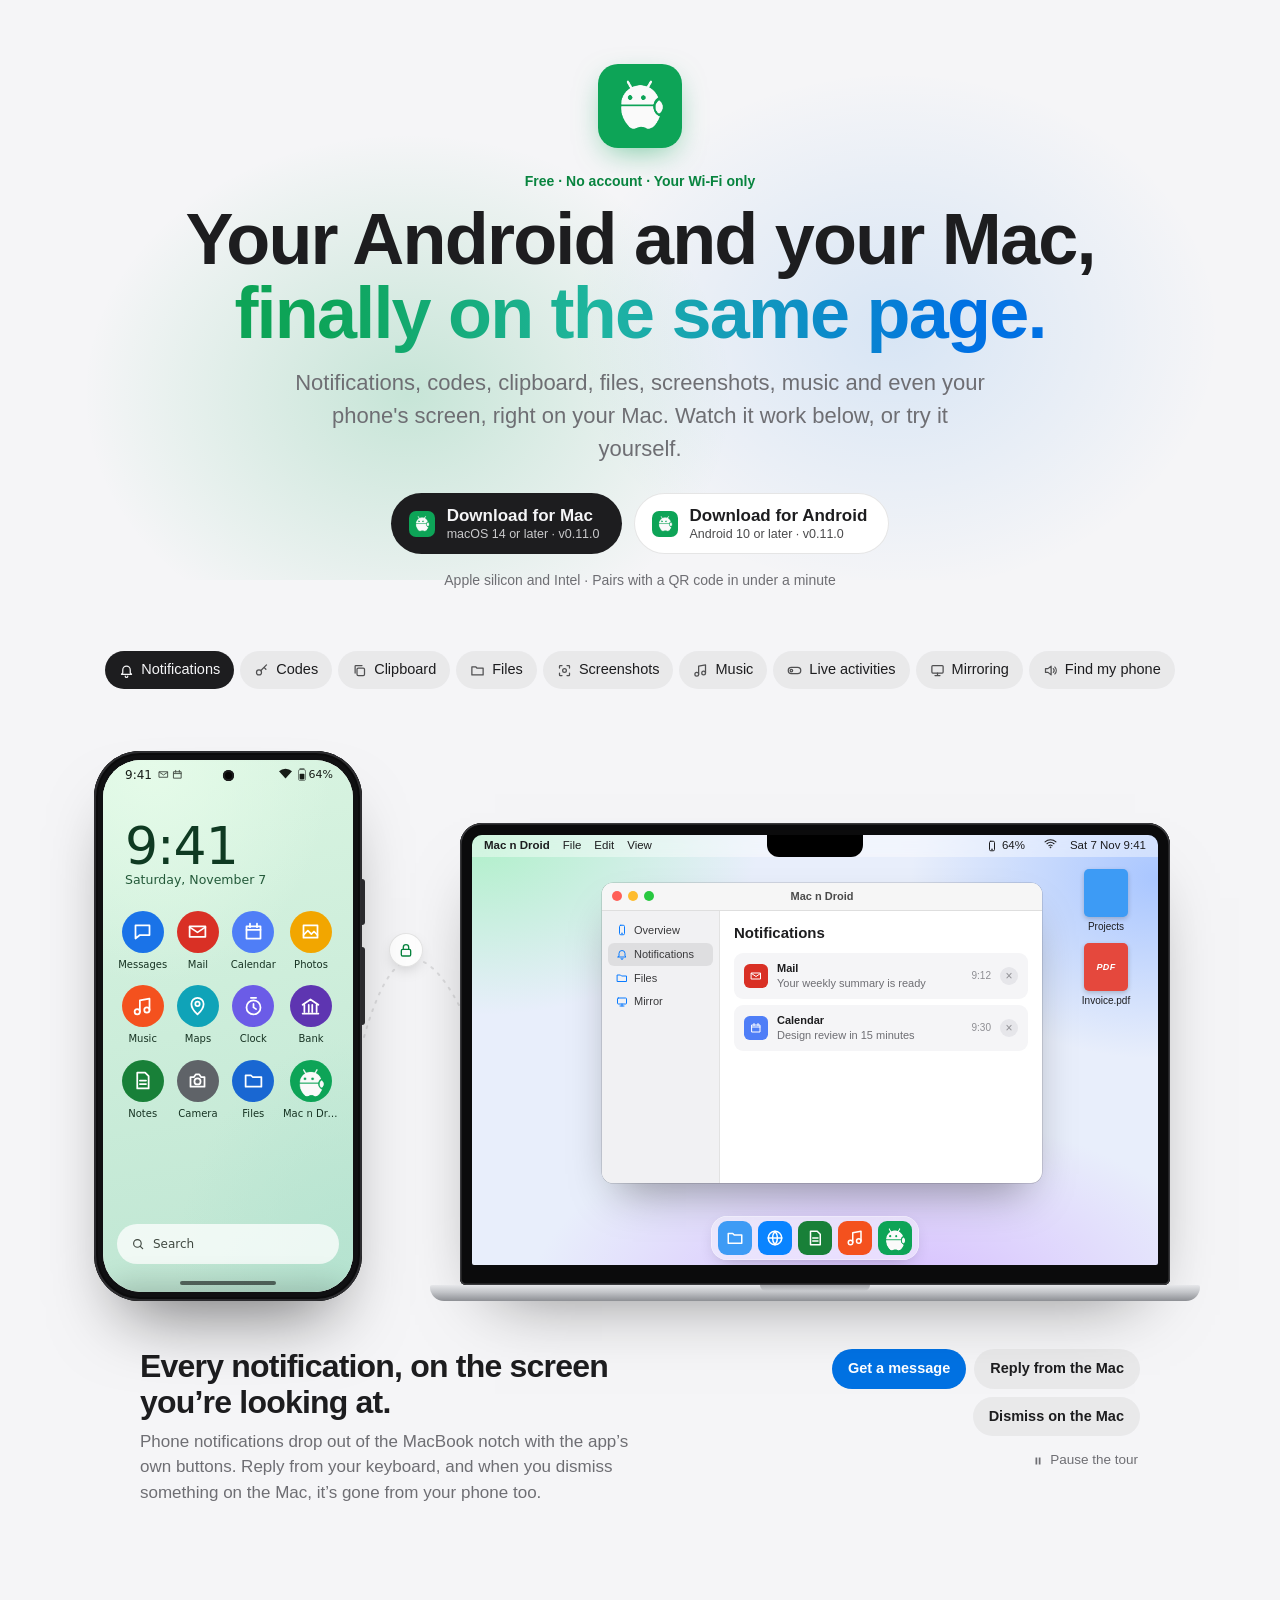
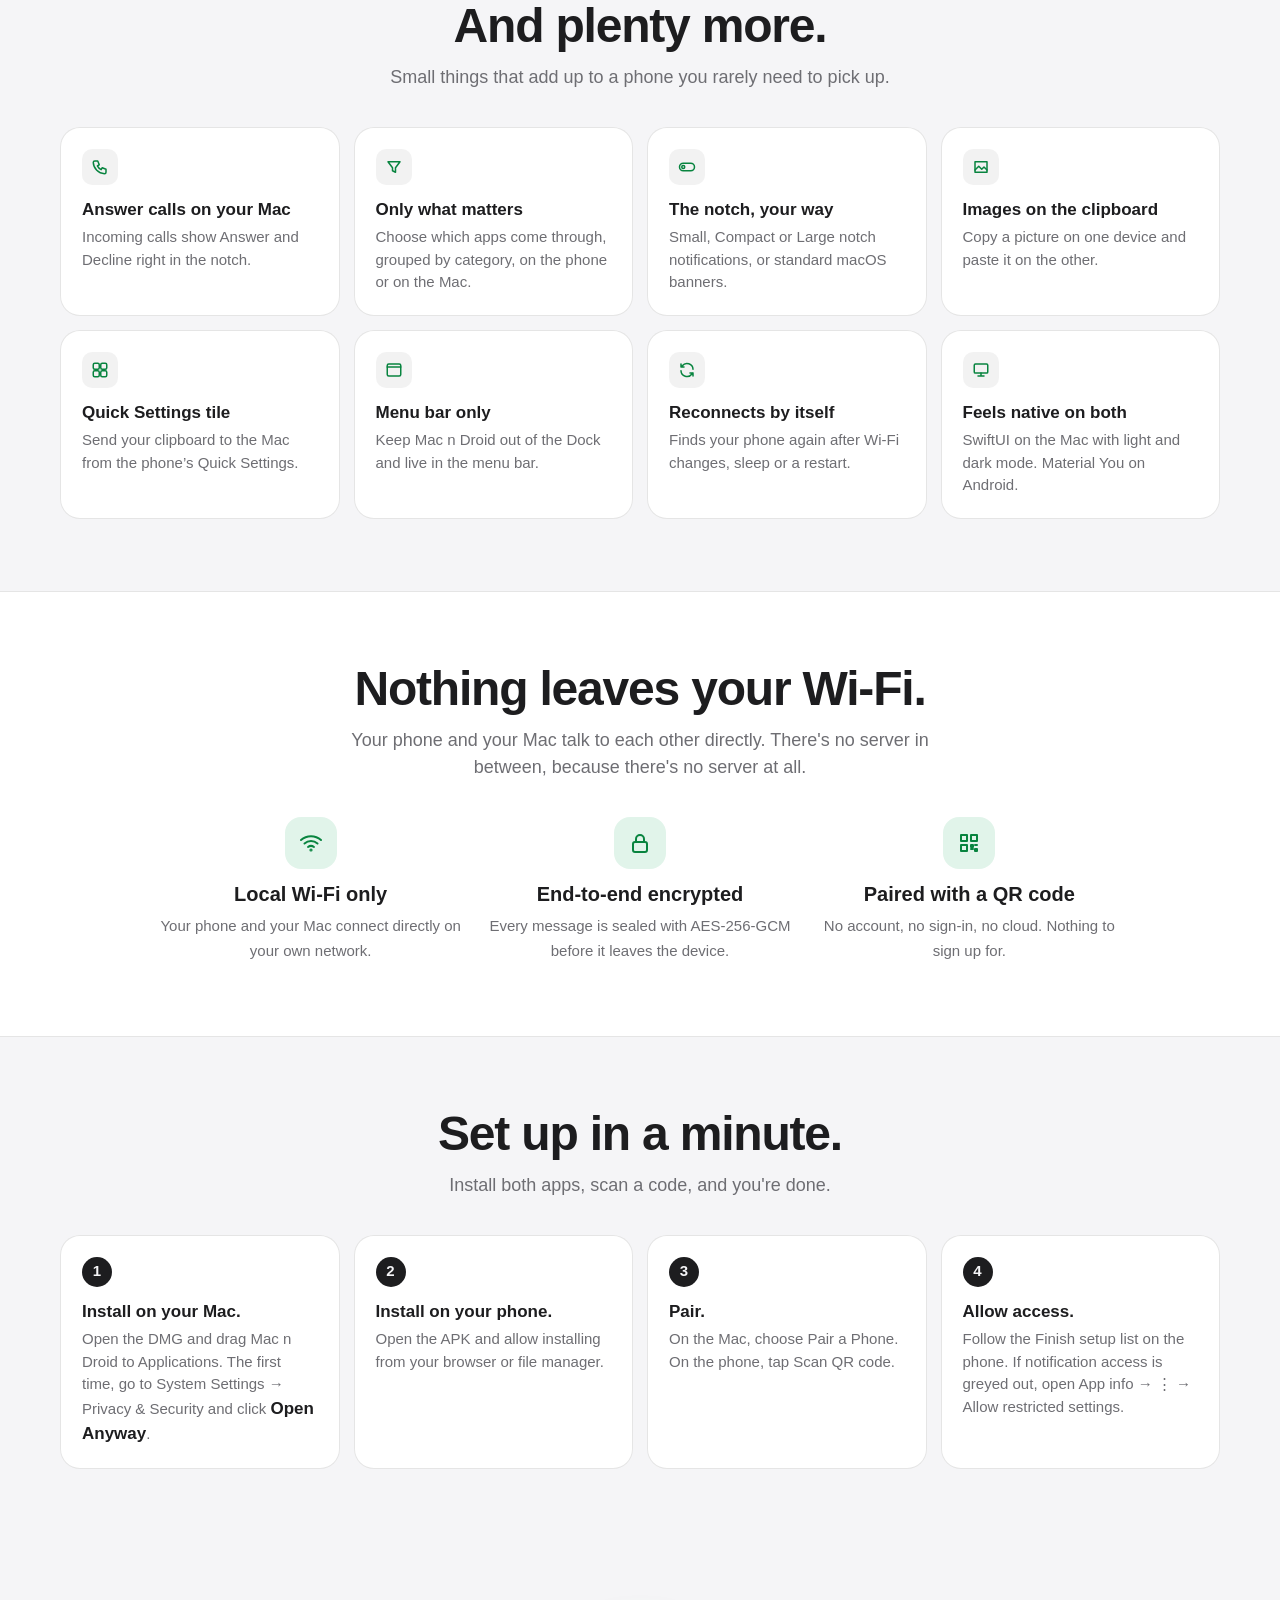
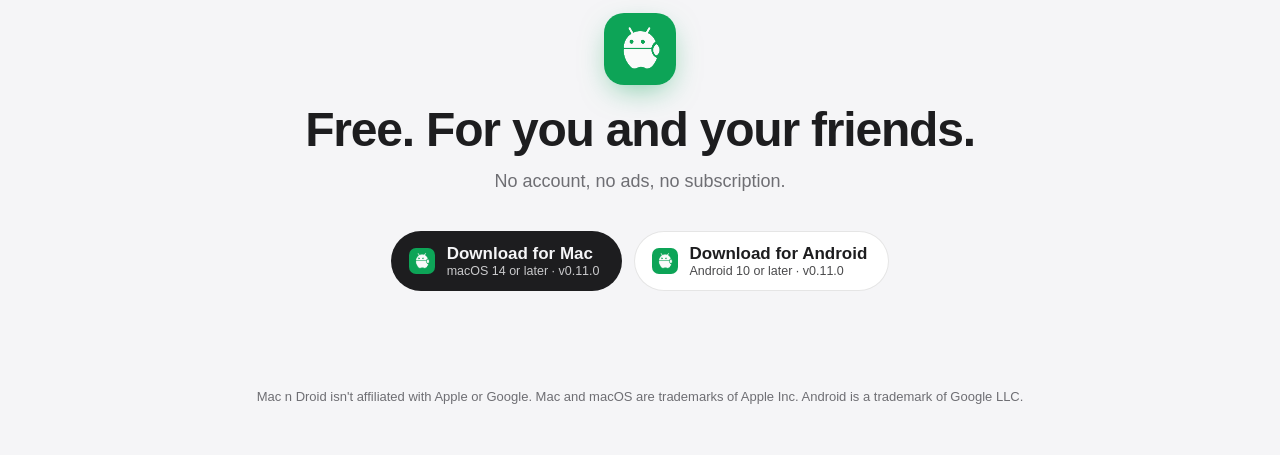
==== commit 16edc08d: "Mac n Droid 0.11.0 - Clearer Mac app icon: no baked-in shadow, larger droid, a light edge so it   st" ====
--- a/site/index.html
+++ b/site/index.html
@@ -502,8 +502,8 @@
   <p class="lead">Notifications, codes, clipboard, files, screenshots, music and even your phone's screen, right on your Mac. Watch it work below, or try it yourself.</p>
   <div class="downloads">
     <!-- Download links: keep the literal filenames so they're easy to update on each release. -->
-    <a class="btn primary" href="MacNDroid-0.8.2.dmg"><img src="assets/icon.png" alt=""><span>Download for Mac<small>macOS 14 or later · v0.8.2</small></span></a>
-    <a class="btn secondary" href="MacNDroid-0.8.5.apk"><img src="assets/icon.png" alt=""><span>Download for Android<small>Android 10 or later · v0.8.5</small></span></a>
+    <a class="btn primary" href="MacNDroid-0.11.0.dmg"><img src="assets/icon.png" alt=""><span>Download for Mac<small>macOS 14 or later · v0.11.0</small></span></a>
+    <a class="btn secondary" href="MacNDroid-0.11.0.apk"><img src="assets/icon.png" alt=""><span>Download for Android<small>Android 10 or later · v0.11.0</small></span></a>
   </div>
   <div class="trust">Apple silicon and Intel · Pairs with a QR code in under a minute</div>
 </header>
@@ -599,8 +599,8 @@
   <h2 class="big display">Free. For you and your friends.</h2>
   <p class="sub">No account, no ads, no subscription.</p>
   <div class="downloads">
-    <a class="btn primary" href="MacNDroid-0.8.2.dmg"><img src="assets/icon.png" alt=""><span>Download for Mac<small>macOS 14 or later · v0.8.2</small></span></a>
-    <a class="btn secondary" href="MacNDroid-0.8.5.apk"><img src="assets/icon.png" alt=""><span>Download for Android<small>Android 10 or later · v0.8.5</small></span></a>
+    <a class="btn primary" href="MacNDroid-0.11.0.dmg"><img src="assets/icon.png" alt=""><span>Download for Mac<small>macOS 14 or later · v0.11.0</small></span></a>
+    <a class="btn secondary" href="MacNDroid-0.11.0.apk"><img src="assets/icon.png" alt=""><span>Download for Android<small>Android 10 or later · v0.11.0</small></span></a>
   </div>
 </section>
 
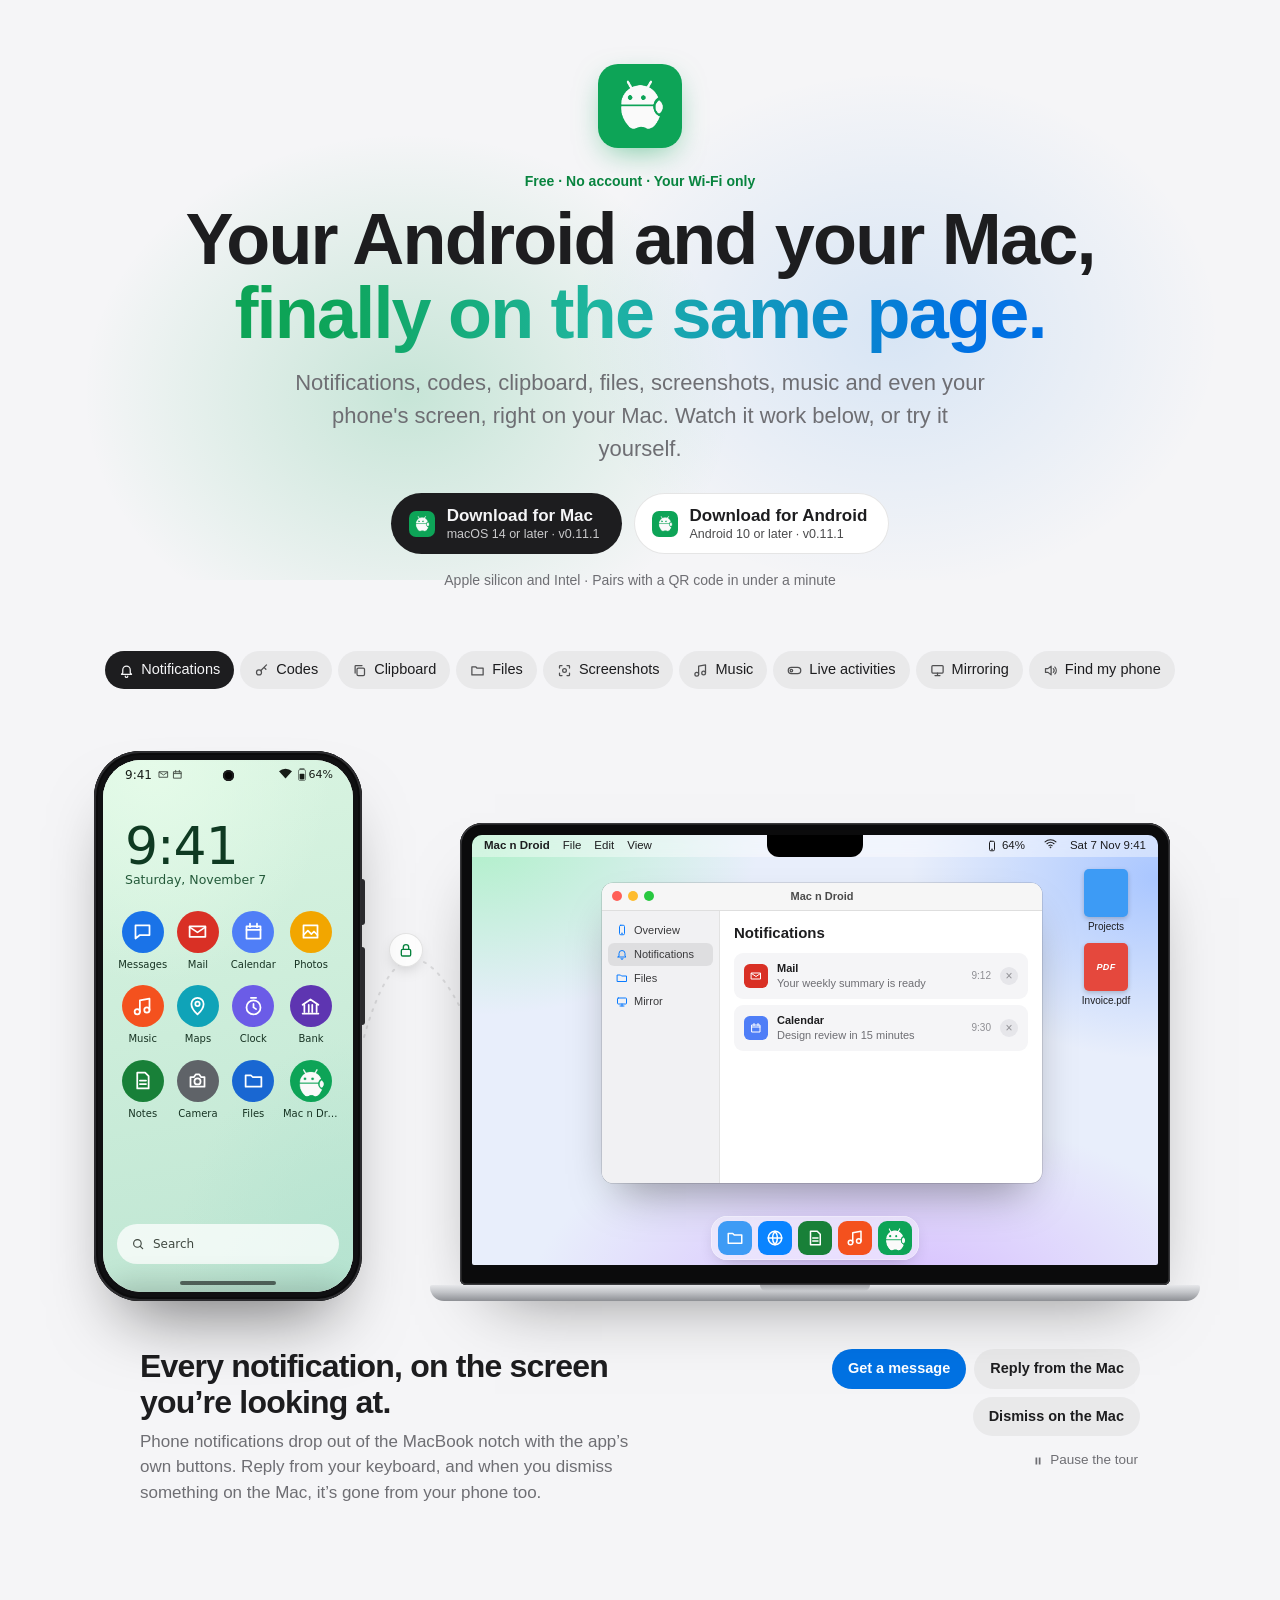
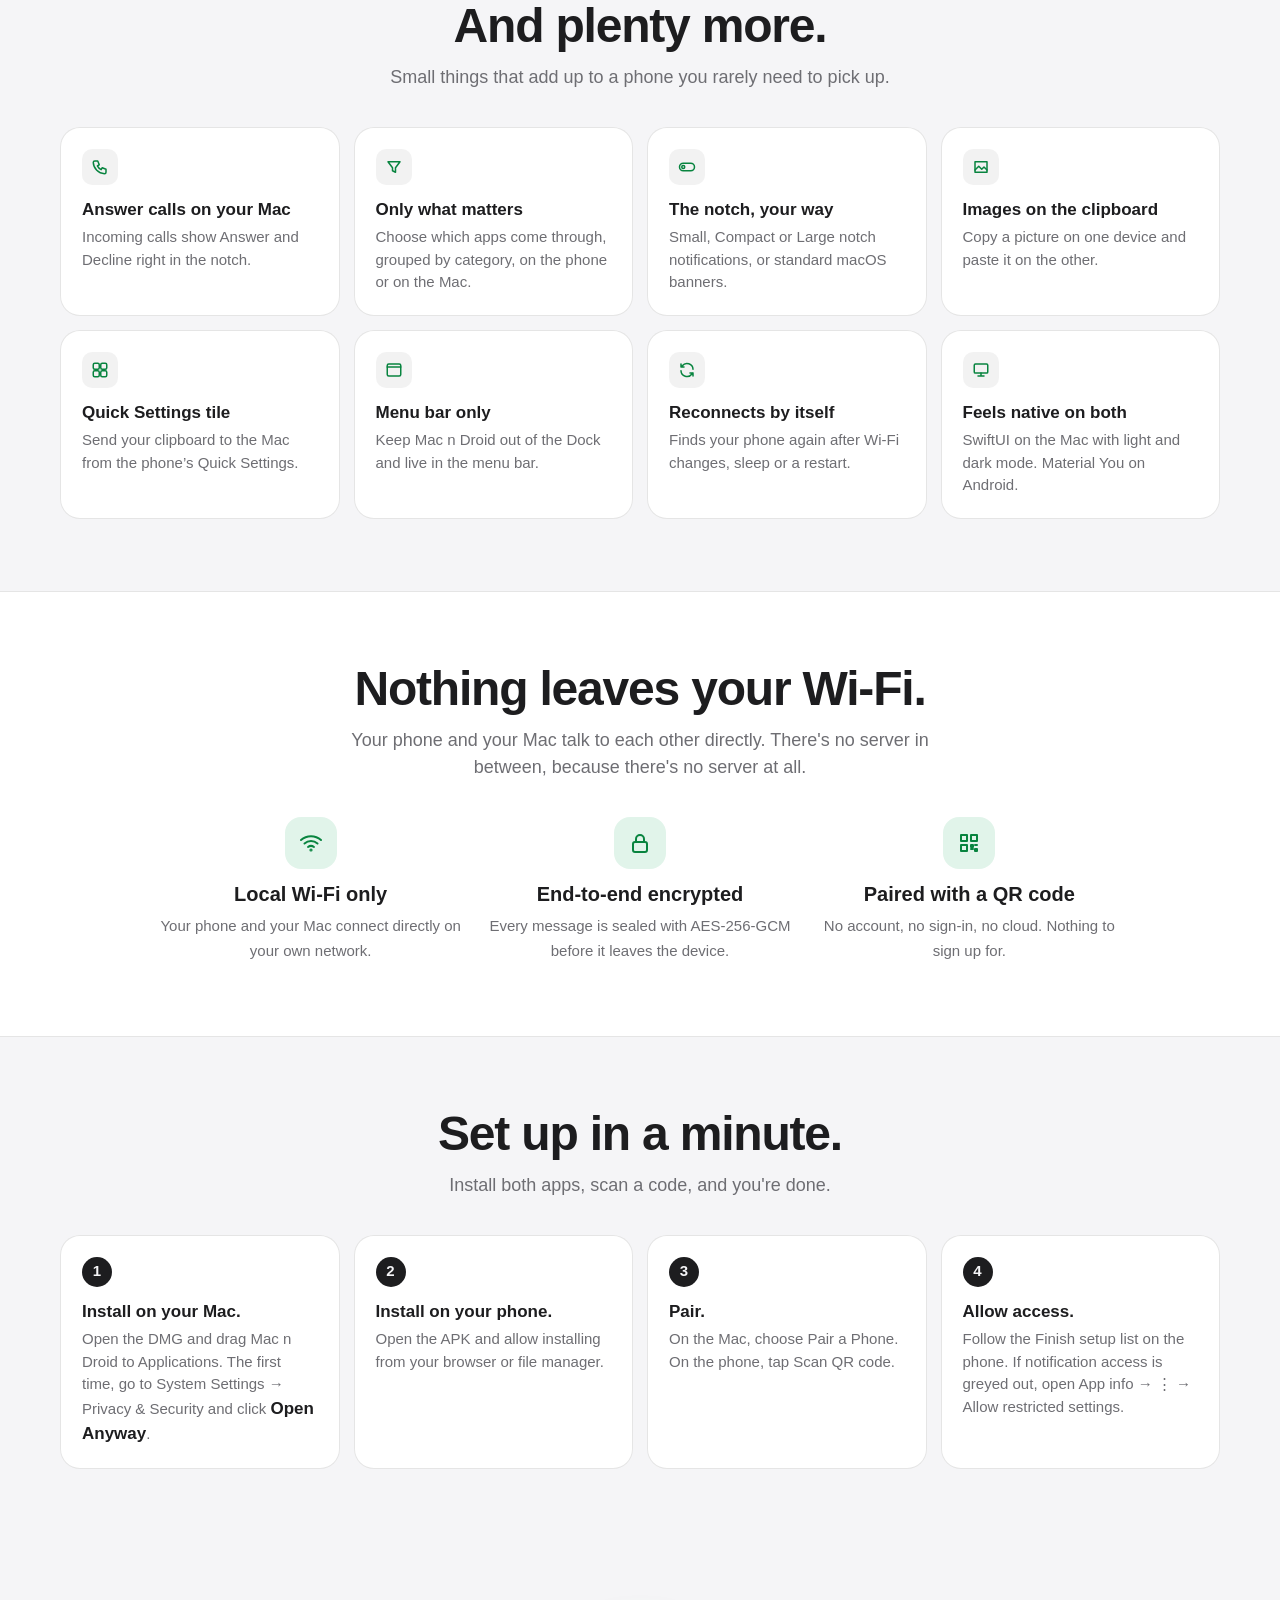
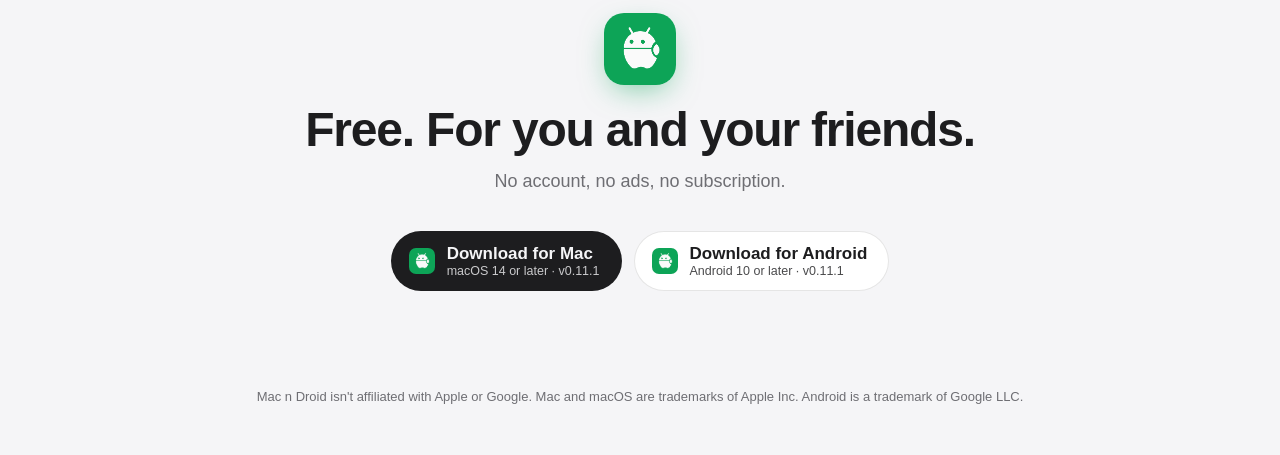
==== commit 74393e1b: "Download page and examples point to 0.11.1 Co-Authored-By: Claude Opus 5.5 <noreply@anthropic.com>" ====
--- a/site/index.html
+++ b/site/index.html
@@ -502,8 +502,8 @@
   <p class="lead">Notifications, codes, clipboard, files, screenshots, music and even your phone's screen, right on your Mac. Watch it work below, or try it yourself.</p>
   <div class="downloads">
     <!-- Download links: keep the literal filenames so they're easy to update on each release. -->
-    <a class="btn primary" href="MacNDroid-0.11.0.dmg"><img src="assets/icon.png" alt=""><span>Download for Mac<small>macOS 14 or later · v0.11.0</small></span></a>
-    <a class="btn secondary" href="MacNDroid-0.11.0.apk"><img src="assets/icon.png" alt=""><span>Download for Android<small>Android 10 or later · v0.11.0</small></span></a>
+    <a class="btn primary" href="MacNDroid-0.11.1.dmg"><img src="assets/icon.png" alt=""><span>Download for Mac<small>macOS 14 or later · v0.11.1</small></span></a>
+    <a class="btn secondary" href="MacNDroid-0.11.1.apk"><img src="assets/icon.png" alt=""><span>Download for Android<small>Android 10 or later · v0.11.1</small></span></a>
   </div>
   <div class="trust">Apple silicon and Intel · Pairs with a QR code in under a minute</div>
 </header>
@@ -599,8 +599,8 @@
   <h2 class="big display">Free. For you and your friends.</h2>
   <p class="sub">No account, no ads, no subscription.</p>
   <div class="downloads">
-    <a class="btn primary" href="MacNDroid-0.11.0.dmg"><img src="assets/icon.png" alt=""><span>Download for Mac<small>macOS 14 or later · v0.11.0</small></span></a>
-    <a class="btn secondary" href="MacNDroid-0.11.0.apk"><img src="assets/icon.png" alt=""><span>Download for Android<small>Android 10 or later · v0.11.0</small></span></a>
+    <a class="btn primary" href="MacNDroid-0.11.1.dmg"><img src="assets/icon.png" alt=""><span>Download for Mac<small>macOS 14 or later · v0.11.1</small></span></a>
+    <a class="btn secondary" href="MacNDroid-0.11.1.apk"><img src="assets/icon.png" alt=""><span>Download for Android<small>Android 10 or later · v0.11.1</small></span></a>
   </div>
 </section>
 
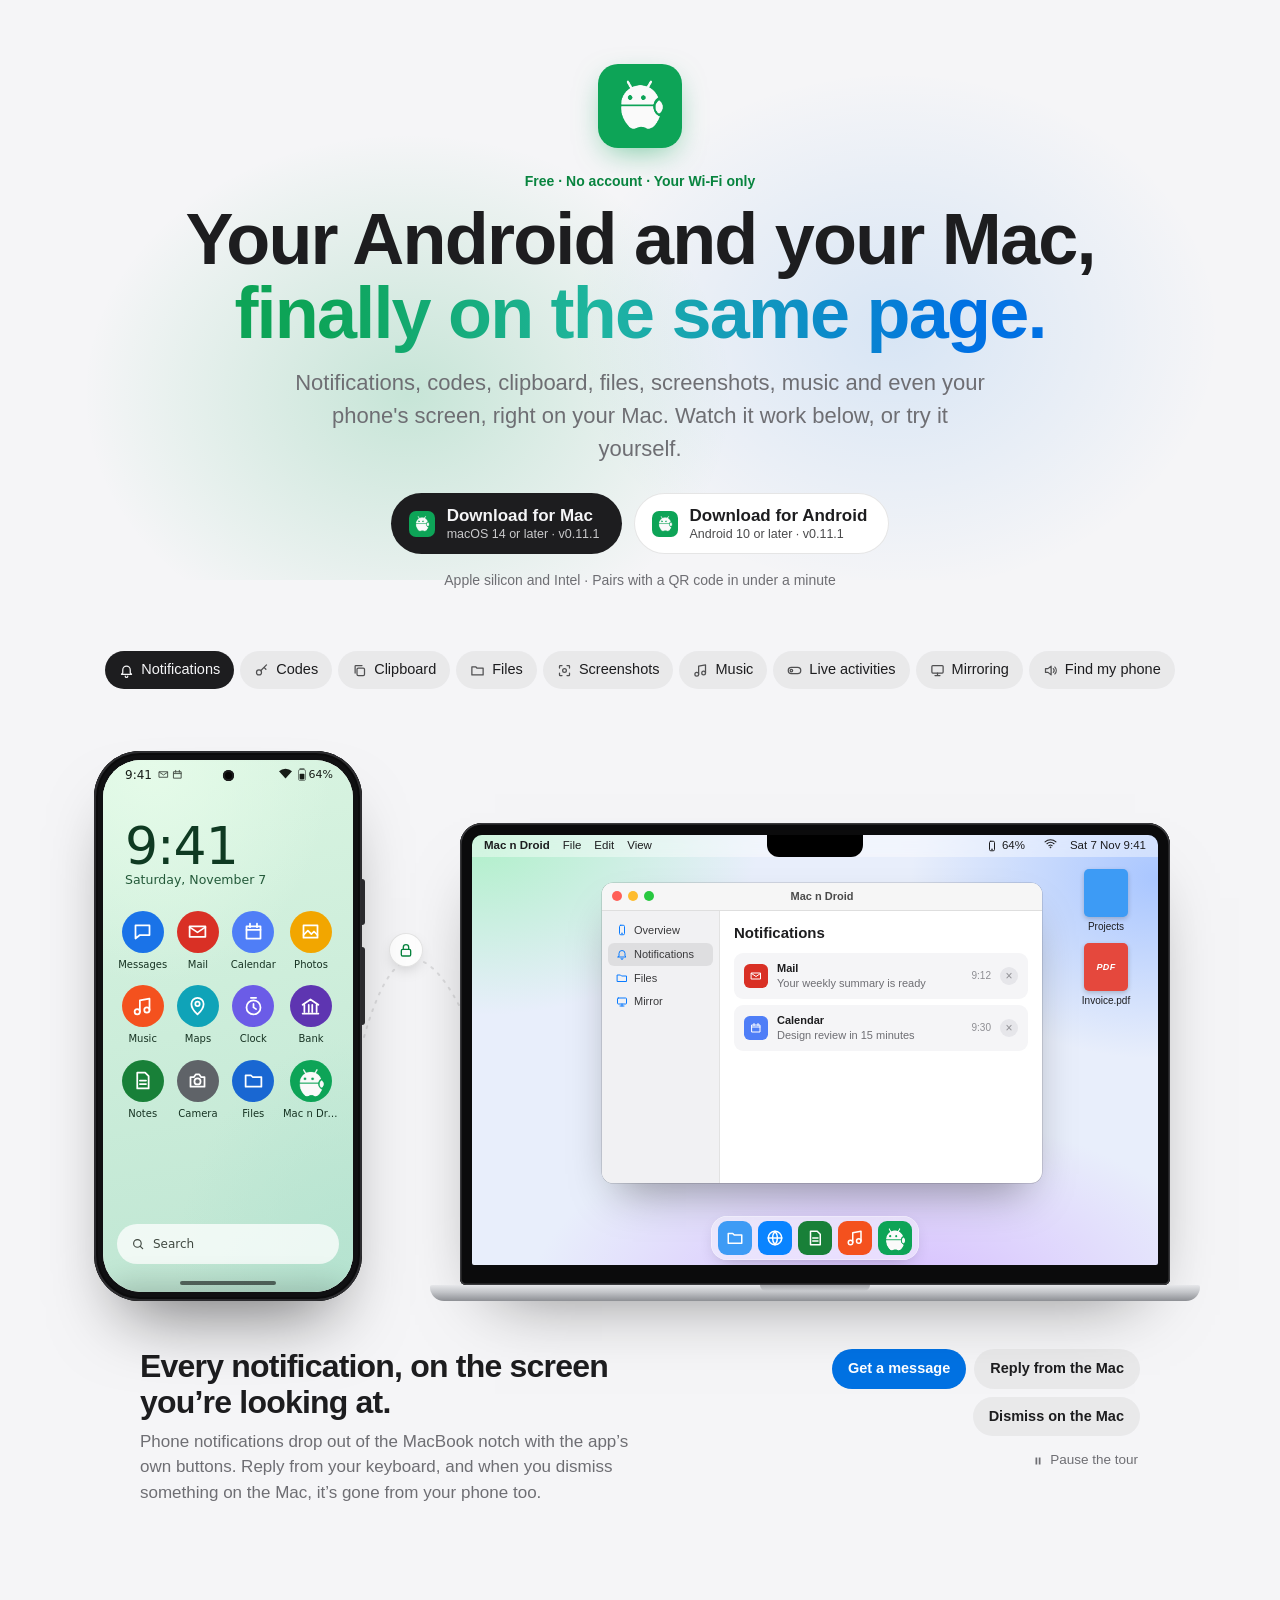
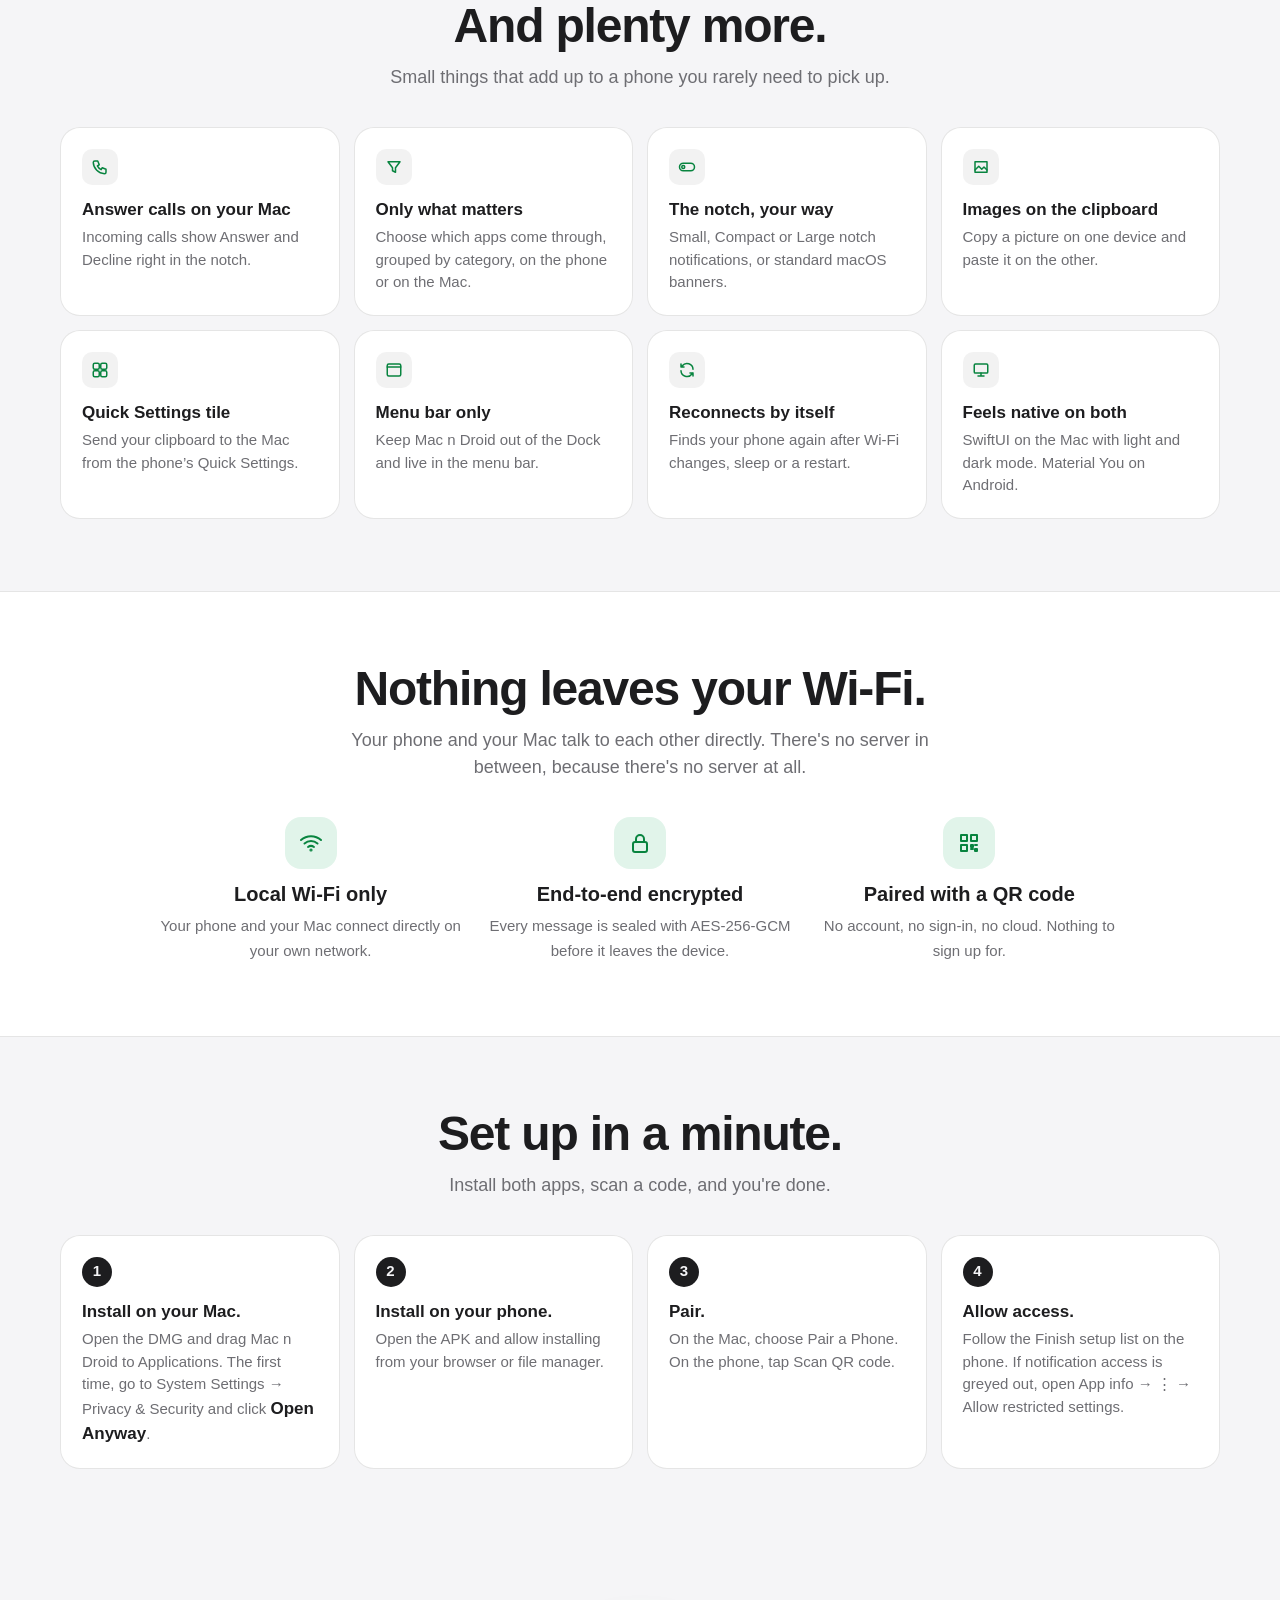
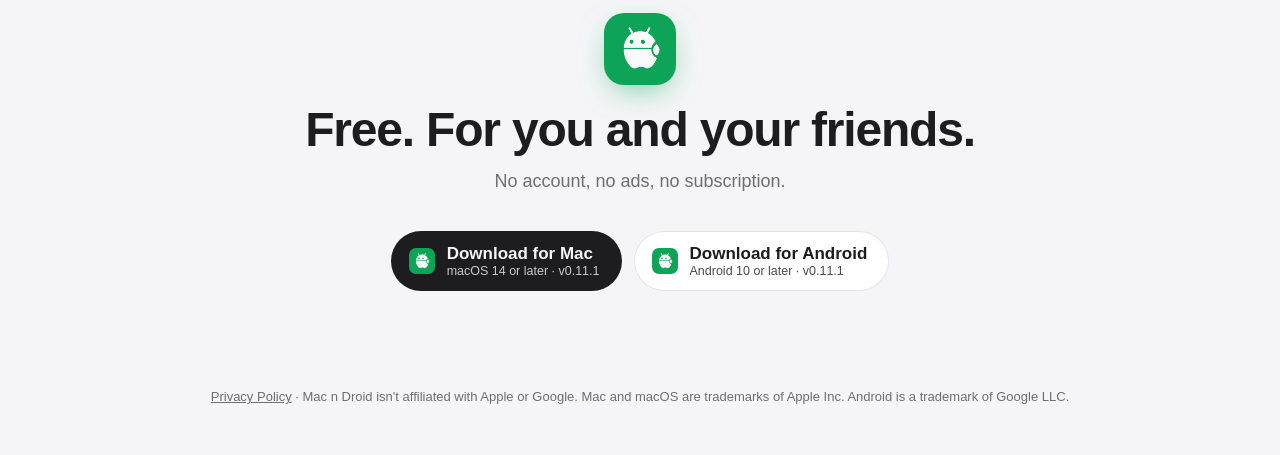
==== commit 4fb65d0c: "Browser extension stores, Play Store pairing code, Android 16, privacy policy - Mac: explain the bro" ====
--- a/site/index.html
+++ b/site/index.html
@@ -604,7 +604,7 @@
   </div>
 </section>
 
-<footer>Mac n Droid isn't affiliated with Apple or Google. Mac and macOS are trademarks of Apple Inc. Android is a trademark of Google LLC.</footer>
+<footer><a href="privacy.html">Privacy Policy</a> · Mac n Droid isn't affiliated with Apple or Google. Mac and macOS are trademarks of Apple Inc. Android is a trademark of Google LLC.</footer>
 
 <script>
 (() => {
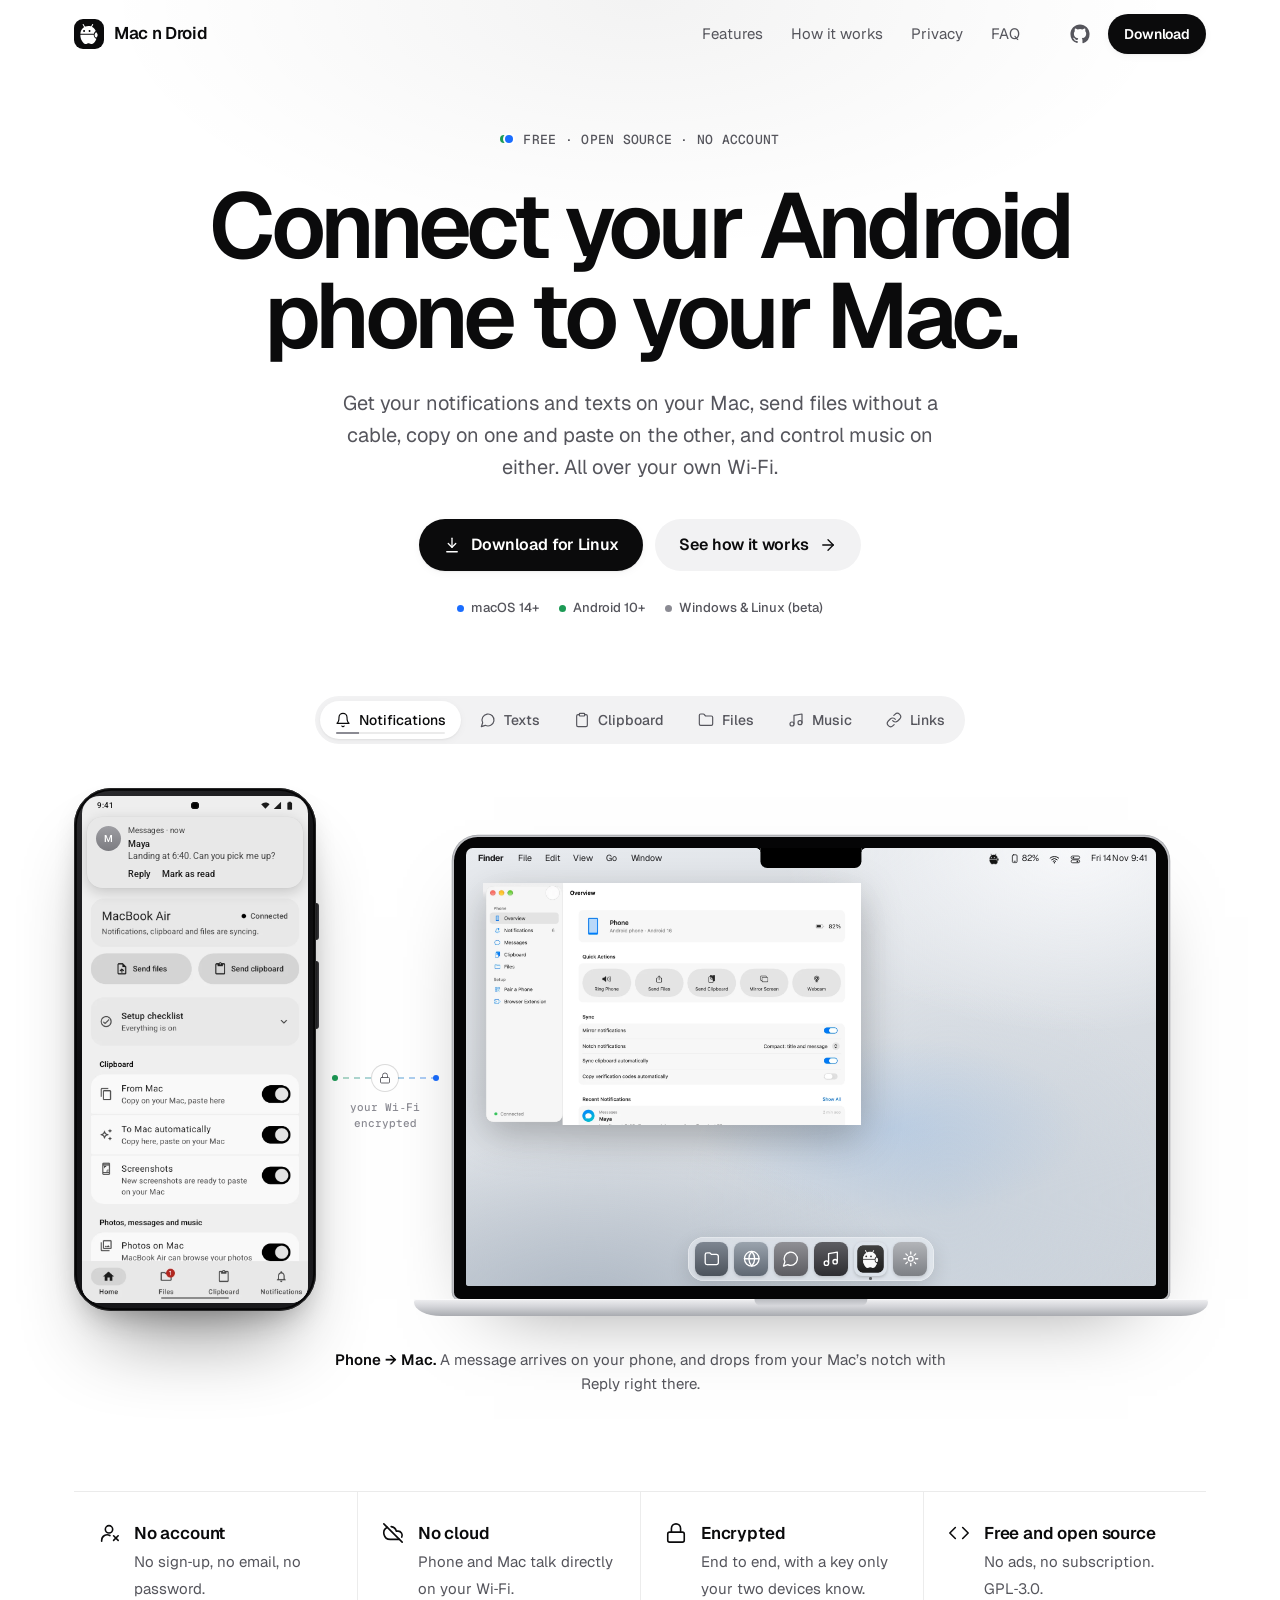
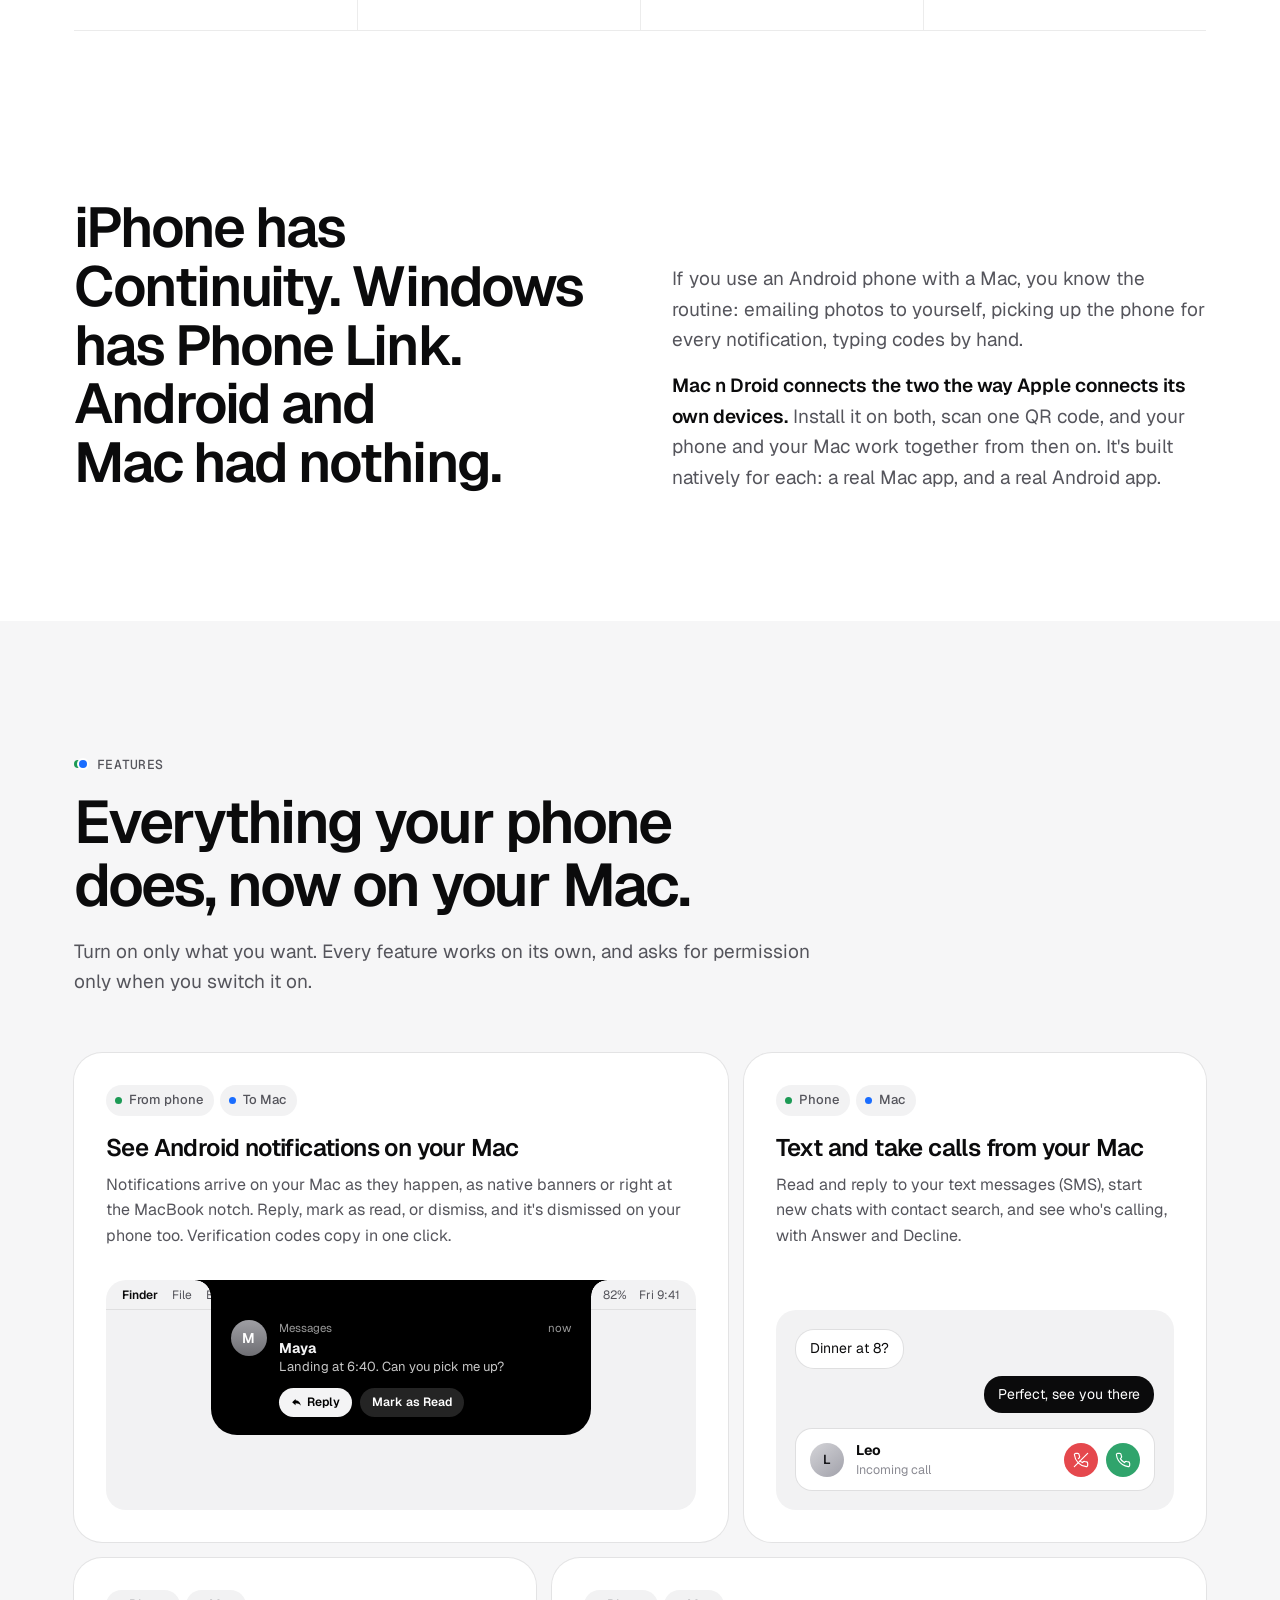
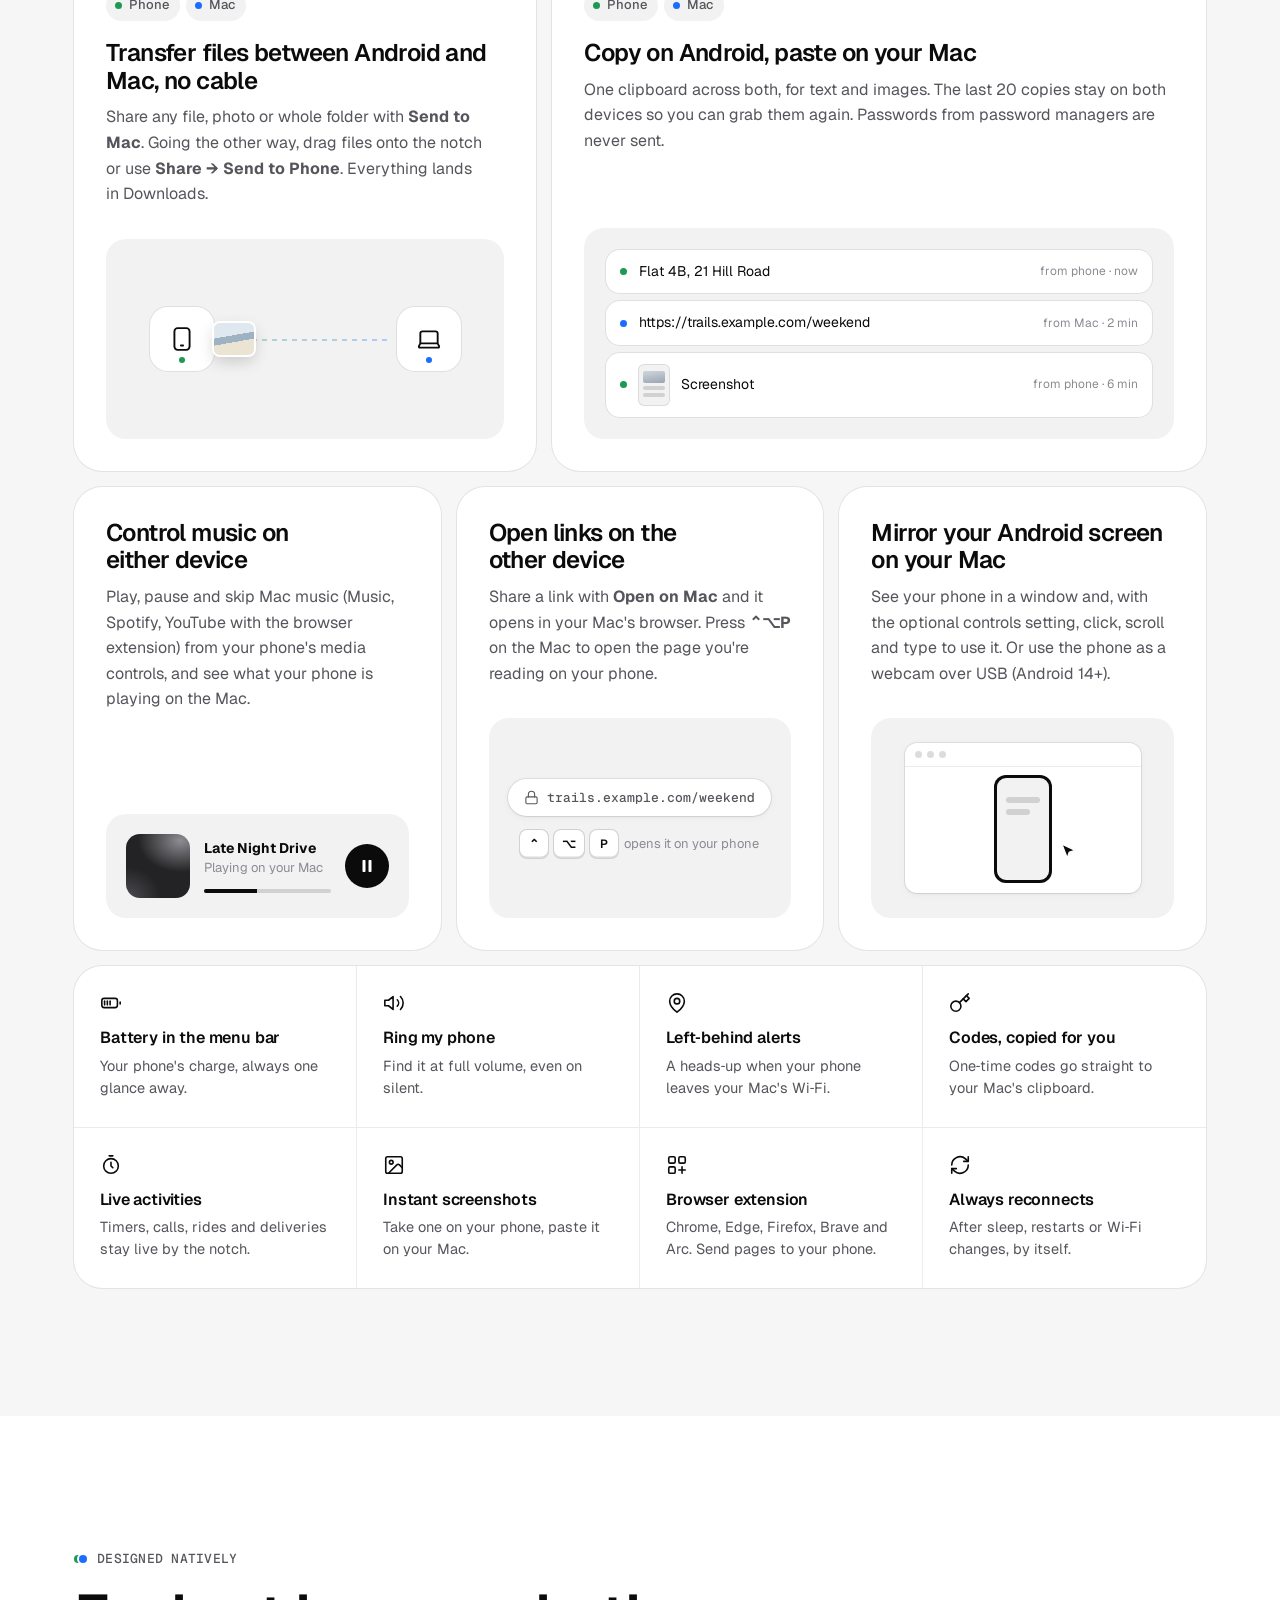
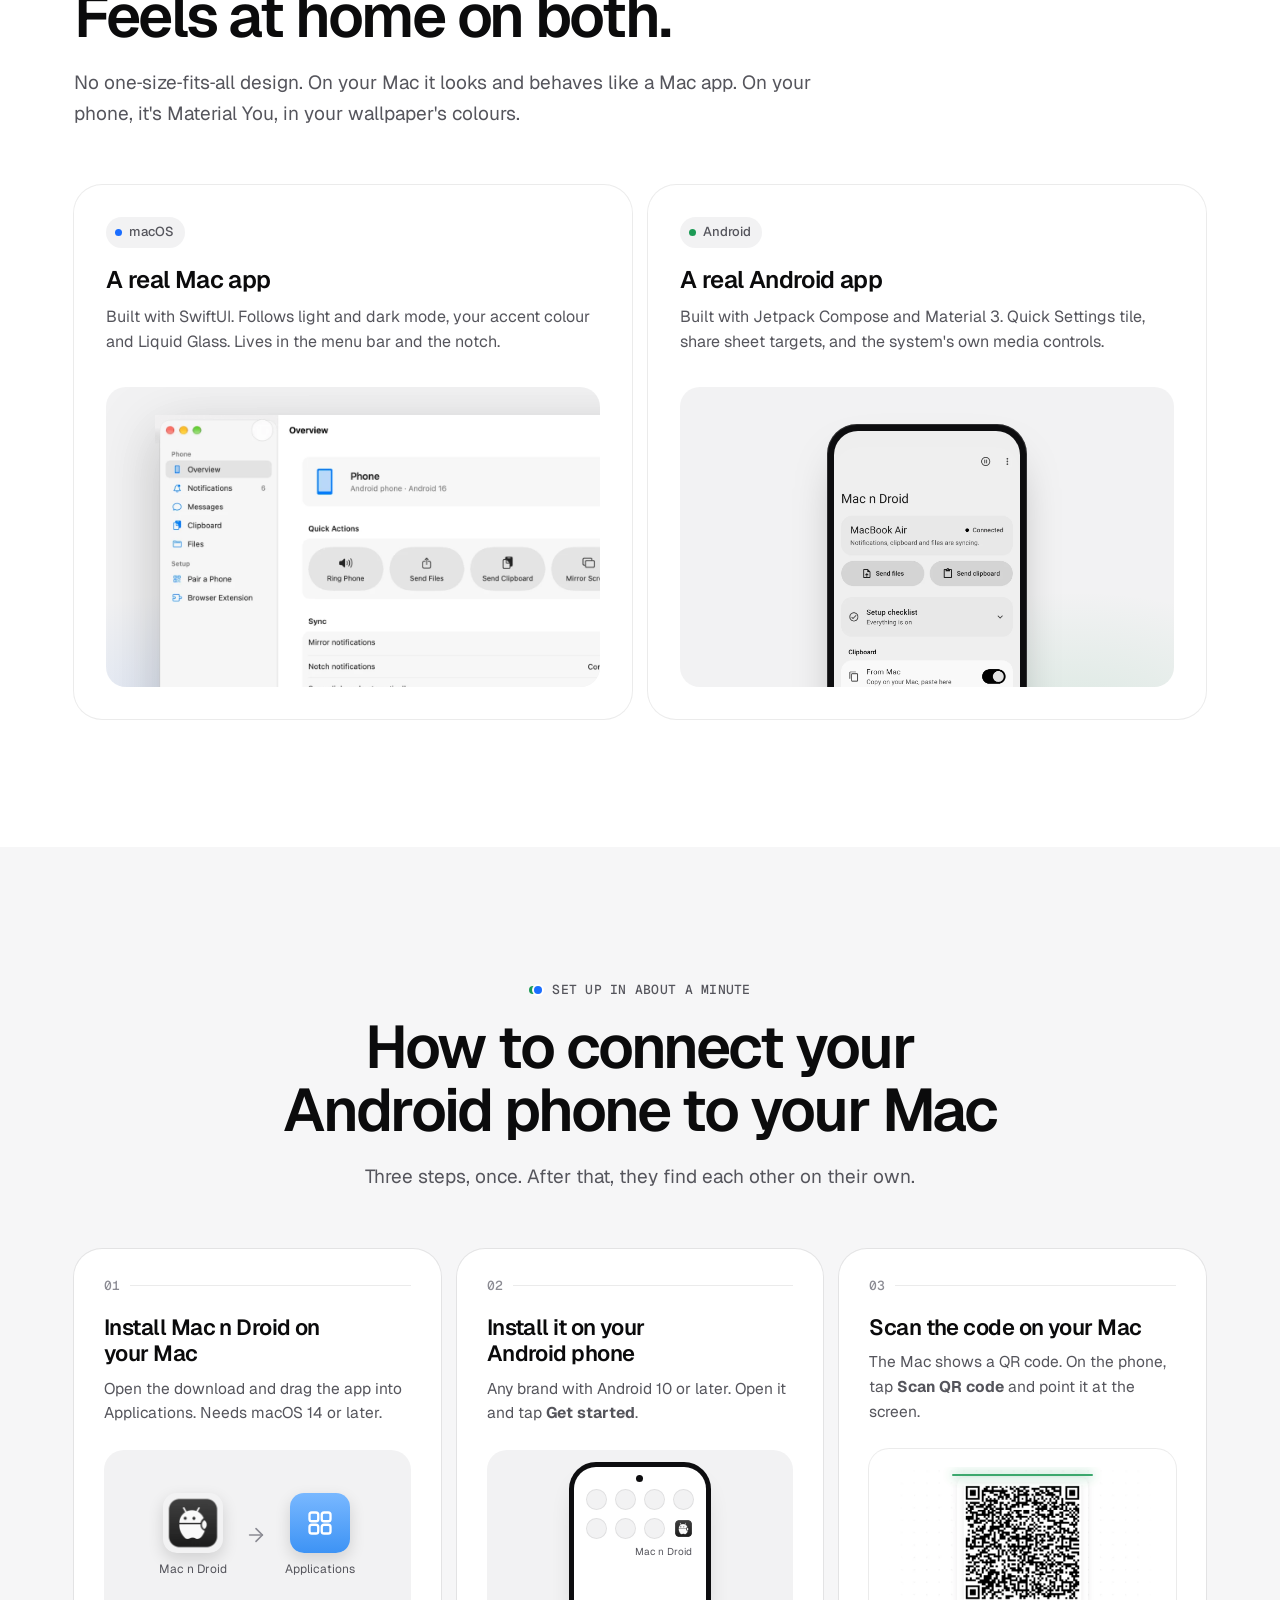
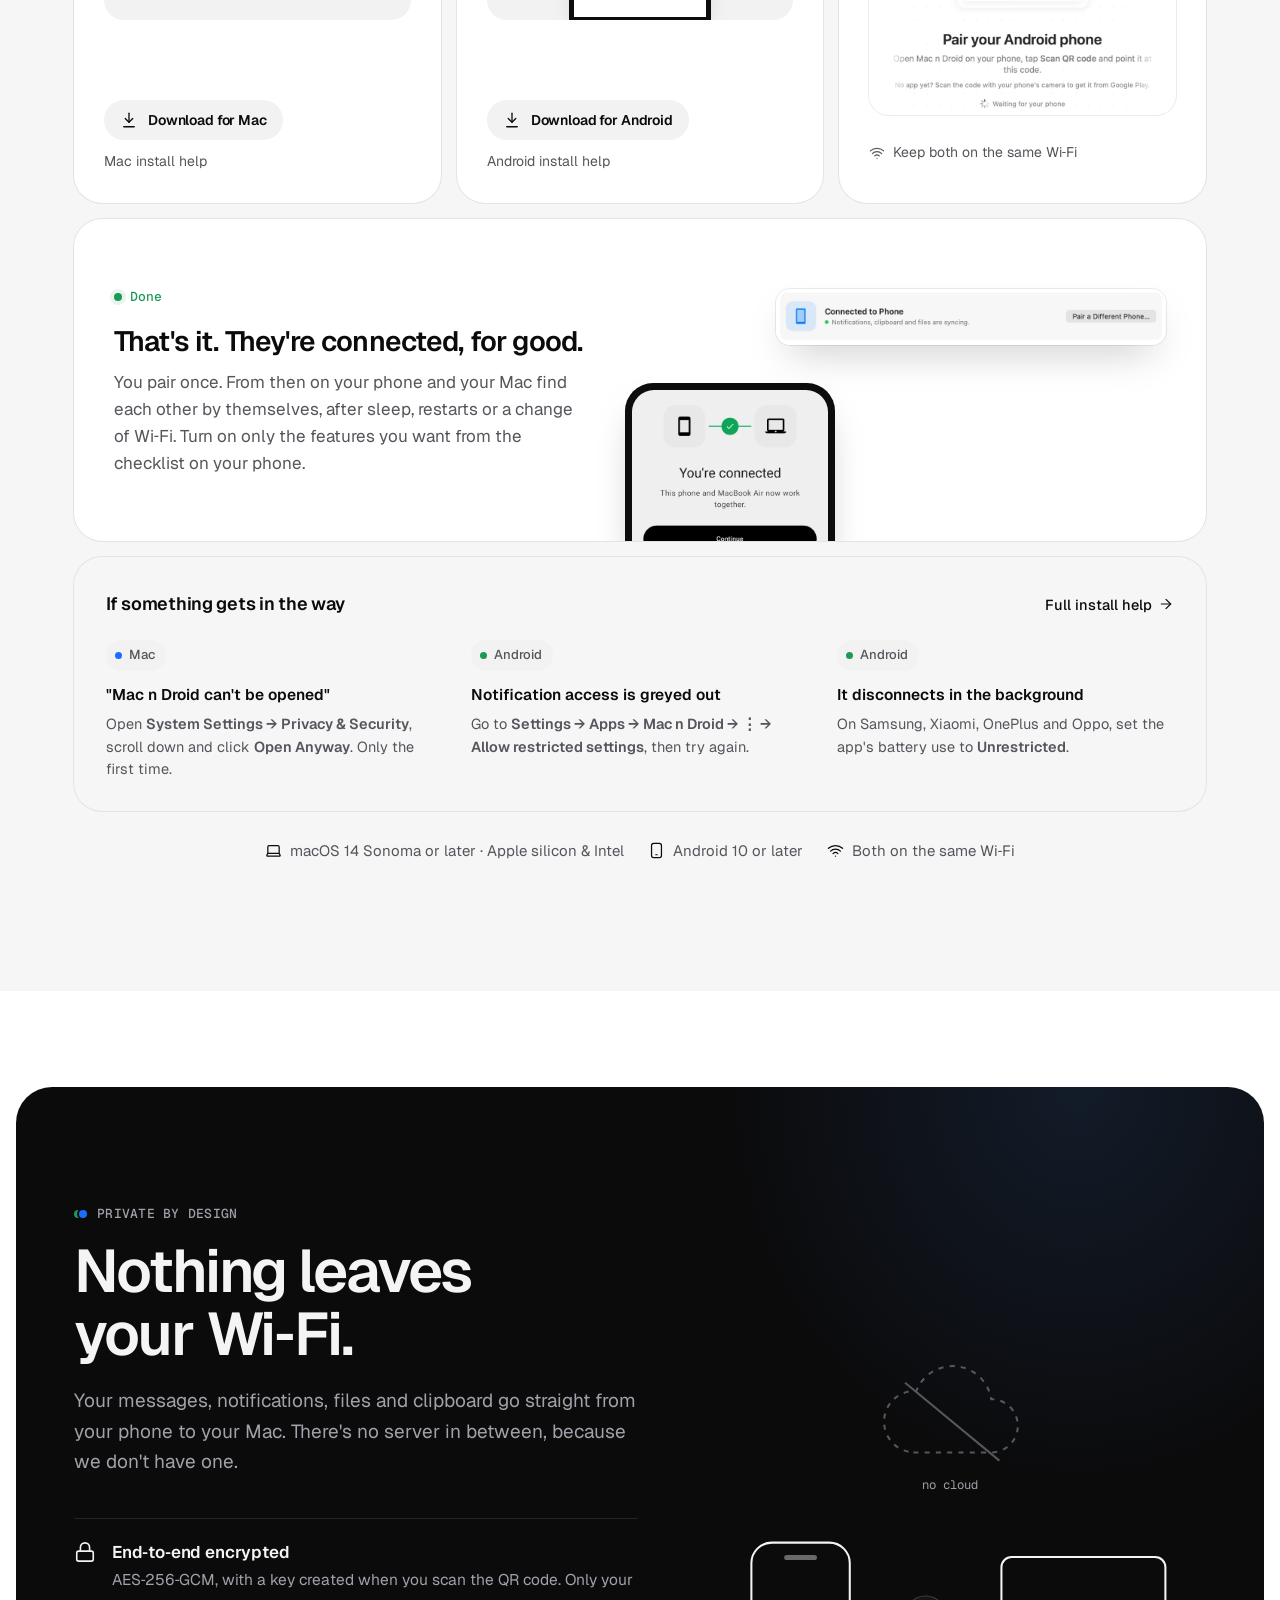
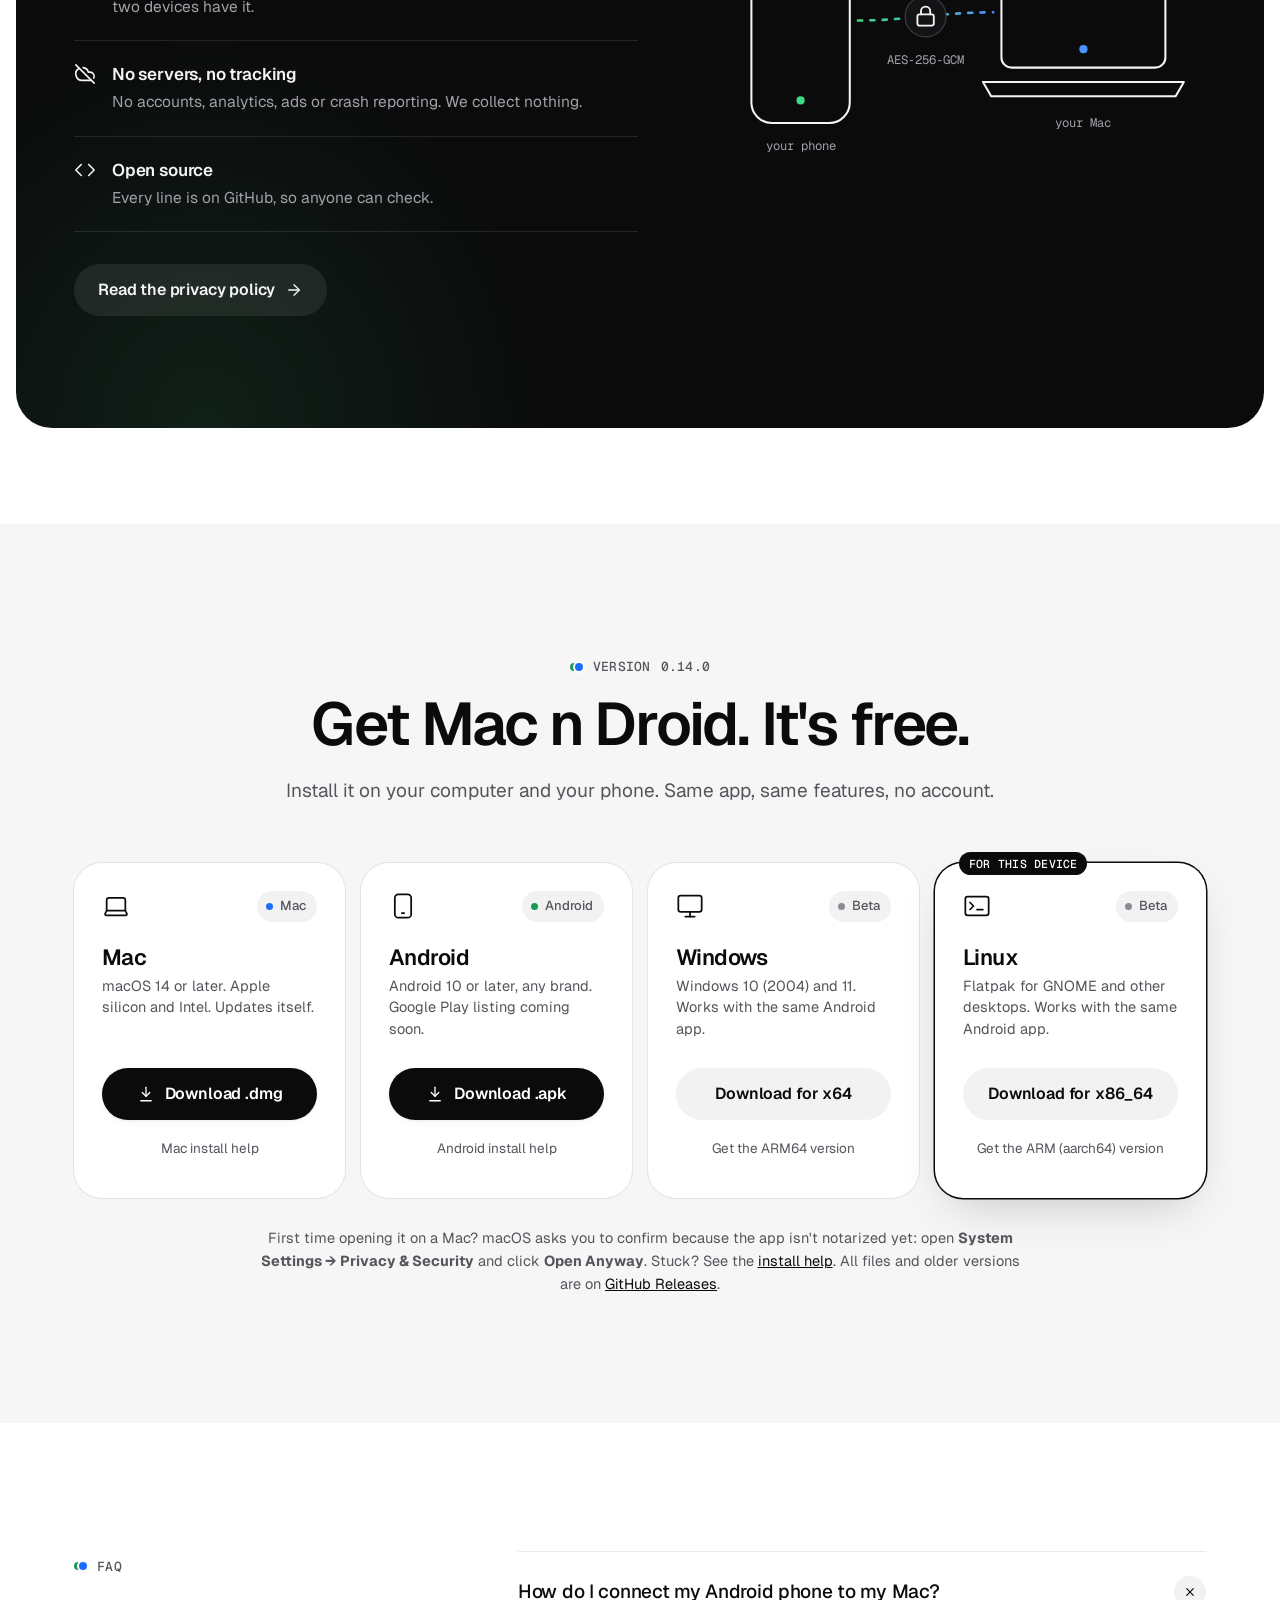
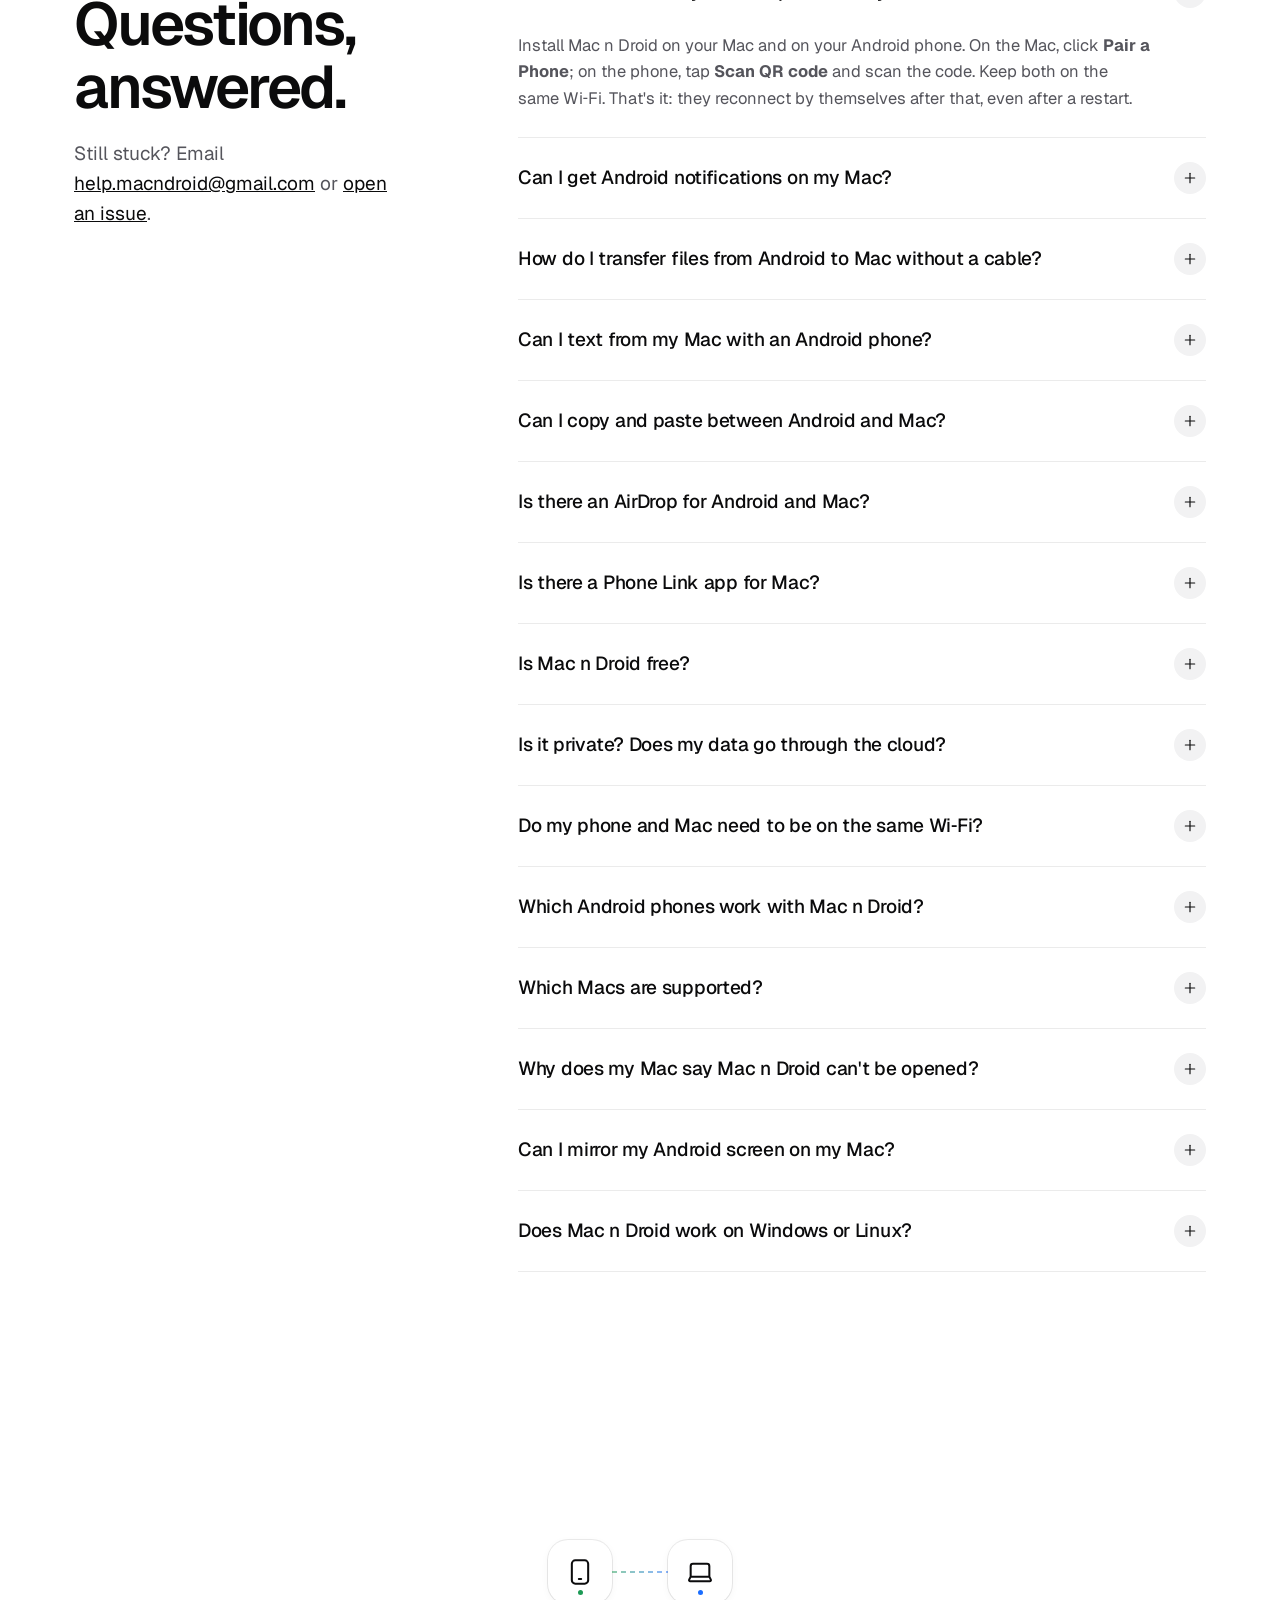
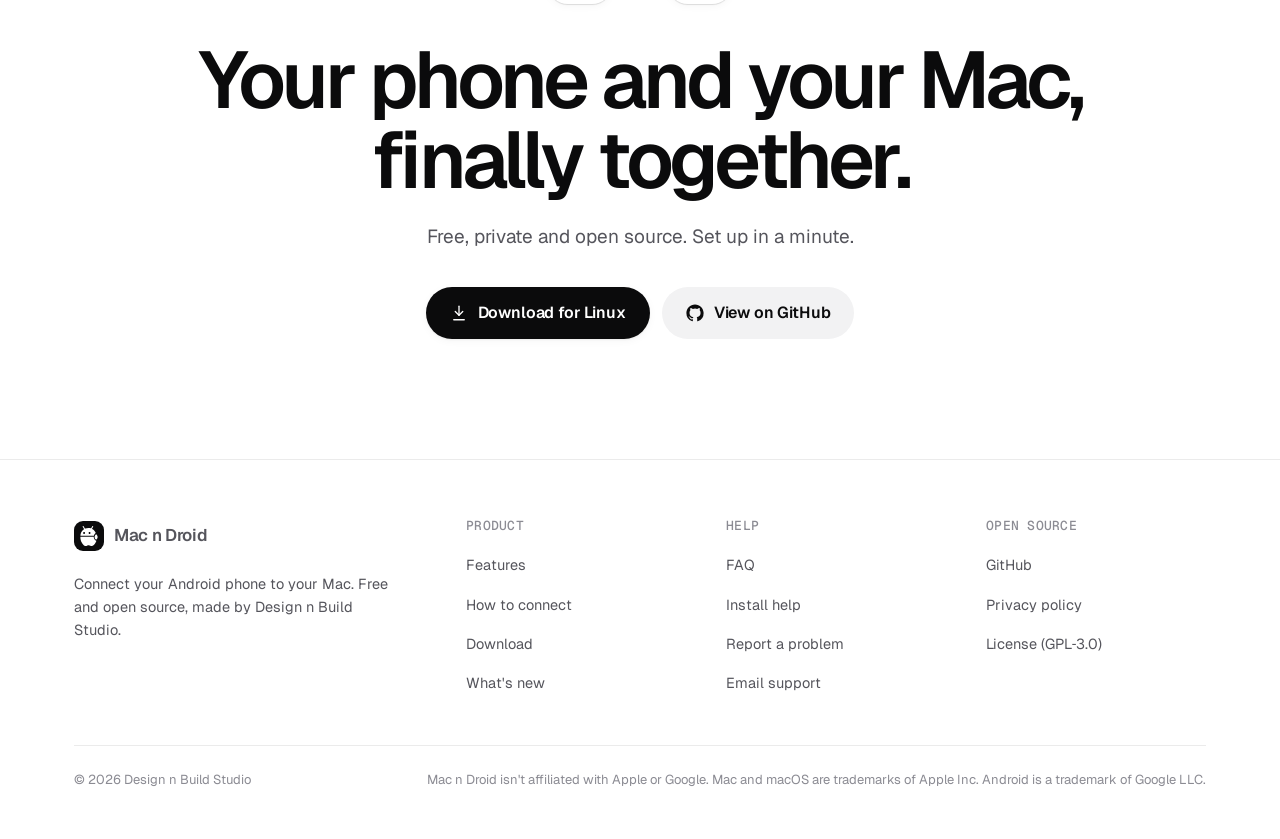
==== commit 01d77cf7: "Landing page v1: new site, help and what's-new pages, Pages workflow The redesigned landing page and" ====
--- a/site/index.html
+++ b/site/index.html
@@ -2,1242 +2,813 @@
 <html lang="en">
 <head>
 <meta charset="utf-8">
-<meta name="viewport" content="width=device-width, initial-scale=1">
-<title>Mac n Droid</title>
-<meta name="description" content="Free, private continuity between your Android phone and your Mac: notifications, codes, clipboard, files, screenshots, music, live activities and screen mirroring, over your own Wi-Fi.">
-<link rel="icon" href="assets/icon.png">
-<style>
-:root{
-  --bg:#f5f5f7; --bg-alt:#ffffff; --fg:#1d1d1f; --muted:#6e6e73; --line:rgba(0,0,0,.1); --card:#ffffff;
-  --brand:#0DA457; --brand-ink:#08843f; --accent:#0071e3; --accent-fg:#fff; --chip:rgba(0,0,0,.05);
-  --glow:rgba(13,164,87,.20); --glow2:rgba(0,113,227,.12);
+<meta name="viewport" content="width=device-width, initial-scale=1, viewport-fit=cover">
+<title>Mac n Droid: Connect your Android phone to your Mac, free</title>
+<meta name="description" content="Connect your Android phone to your Mac for free. Get Android notifications and texts on your Mac, transfer files without a cable, share one clipboard and control music. No account, no cloud.">
+<link rel="canonical" href="https://design-n-build.github.io/mac-n-droid/">
+<meta name="robots" content="index,follow,max-image-preview:large">
+<meta name="theme-color" content="#ffffff" media="(prefers-color-scheme: light)">
+<meta name="theme-color" content="#09090a" media="(prefers-color-scheme: dark)">
+<meta name="color-scheme" content="light dark">
+<link rel="icon" href="assets/favicon.svg" type="image/svg+xml">
+<link rel="apple-touch-icon" href="assets/apple-touch-icon.png">
+
+<meta property="og:type" content="website">
+<meta property="og:site_name" content="Mac n Droid">
+<meta property="og:title" content="Mac n Droid: Connect your Android phone to your Mac">
+<meta property="og:description" content="Notifications, texts, files, clipboard and music between your Android phone and your Mac. Free, open source, no account.">
+<meta property="og:url" content="https://design-n-build.github.io/mac-n-droid/">
+<meta property="og:image" content="https://design-n-build.github.io/mac-n-droid/assets/og.png">
+<meta property="og:image:width" content="1200">
+<meta property="og:image:height" content="630">
+<meta property="og:image:alt" content="An Android phone and a Mac connected by a dotted line, with the words Connect your Android phone to your Mac.">
+<meta name="twitter:card" content="summary_large_image">
+
+<link rel="preconnect" href="https://fonts.googleapis.com">
+<link rel="preconnect" href="https://fonts.gstatic.com" crossorigin>
+<link rel="stylesheet" href="https://fonts.googleapis.com/css2?family=Geist:wght@300..700&family=Geist+Mono:wght@500&family=Roboto:wght@400;500&display=swap">
+<link rel="stylesheet" href="assets/site.css">
+<link rel="stylesheet" href="assets/hero.css">
+
+<script type="application/ld+json">
+{
+  "@context": "https://schema.org",
+  "@graph": [
+    {
+      "@type": "Organization",
+      "@id": "https://design-n-build.github.io/mac-n-droid/#org",
+      "name": "Design n Build Studio",
+      "email": "help.macndroid@gmail.com",
+      "url": "https://design-n-build.github.io/mac-n-droid/",
+      "sameAs": ["https://github.com/design-n-build"]
+    },
+    {
+      "@type": "WebSite",
+      "@id": "https://design-n-build.github.io/mac-n-droid/#site",
+      "name": "Mac n Droid",
+      "url": "https://design-n-build.github.io/mac-n-droid/",
+      "publisher": {"@id": "https://design-n-build.github.io/mac-n-droid/#org"}
+    },
+    {
+      "@type": "SoftwareApplication",
+      "name": "Mac n Droid",
+      "description": "Free, open-source app that connects an Android phone to a Mac: notifications, text messages, calls, file transfer, a shared clipboard, music controls and screen mirroring over your own Wi-Fi, with no account and no cloud.",
+      "applicationCategory": "UtilitiesApplication",
+      "operatingSystem": "macOS 14 or later, Android 10 or later, Windows 10 and 11 (beta), Linux (beta)",
+      "softwareVersion": "0.14.0",
+      "license": "https://www.gnu.org/licenses/gpl-3.0.html",
+      "url": "https://design-n-build.github.io/mac-n-droid/",
+      "downloadUrl": "https://github.com/design-n-build/mac-n-droid/releases/latest",
+      "image": "https://design-n-build.github.io/mac-n-droid/assets/og.png",
+      "isAccessibleForFree": true,
+      "offers": {"@type": "Offer", "price": "0", "priceCurrency": "USD"},
+      "featureList": ["Android notifications on Mac", "Text messages (SMS) from Mac", "Answer and decline calls from Mac", "Transfer files between Android and Mac without a cable", "Shared clipboard with history", "Control music on either device", "Open links on the other device", "Screen mirroring", "Phone as webcam", "Phone battery in the menu bar", "Ring your phone"],
+      "publisher": {"@id": "https://design-n-build.github.io/mac-n-droid/#org"}
+    },
+    {
+      "@type": "HowTo",
+      "name": "How to connect your Android phone to your Mac",
+      "totalTime": "PT2M",
+      "tool": [{"@type": "HowToTool", "name": "Mac n Droid for Mac (free)"}, {"@type": "HowToTool", "name": "Mac n Droid for Android (free)"}],
+      "step": [
+        {"@type": "HowToStep", "position": 1, "name": "Install Mac n Droid on your Mac", "text": "Download Mac n Droid for Mac, open the file and drag the app to Applications. It needs macOS 14 or later."},
+        {"@type": "HowToStep", "position": 2, "name": "Install Mac n Droid on your Android phone", "text": "Install Mac n Droid on your phone. It works on Android 10 or later, on any brand."},
+        {"@type": "HowToStep", "position": 3, "name": "Scan the QR code", "text": "On the Mac, click Pair a Phone. On the phone, tap Scan QR code and point it at the code. Keep both on the same Wi-Fi. They're now connected and will reconnect by themselves."}
+      ]
+    },
+    {
+      "@type": "FAQPage",
+      "mainEntity": [
+        {"@type": "Question", "name": "How do I connect my Android phone to my Mac?", "acceptedAnswer": {"@type": "Answer", "text": "Install Mac n Droid on your Mac and on your Android phone. On the Mac, click Pair a Phone; on the phone, tap Scan QR code and scan the code. Keep both on the same Wi-Fi. That's it: they reconnect by themselves after that, even after a restart."}},
+        {"@type": "Question", "name": "Can I get Android notifications on my Mac?", "acceptedAnswer": {"@type": "Answer", "text": "Yes. Your phone's notifications appear on your Mac as native banners, or drop down from the notch on a MacBook. You can reply, mark as read, and answer or decline calls. Dismiss a notification on the Mac and it's dismissed on the phone too."}},
+        {"@type": "Question", "name": "How do I transfer files from Android to Mac without a cable?", "acceptedAnswer": {"@type": "Answer", "text": "On the phone, share any file or photo and choose Send to Mac, or use the Send files button or the Quick Settings tile. It lands in your Mac's Downloads folder over Wi-Fi. To send the other way, drag files or folders onto the Mac n Droid window or the notch, or use Share, then Send to Phone, in Finder and other apps."}},
+        {"@type": "Question", "name": "Can I text from my Mac with an Android phone?", "acceptedAnswer": {"@type": "Answer", "text": "Yes. You can read and reply to your text messages (SMS) from your Mac and start new conversations with contact search. Your phone still sends them, from your own number."}},
+        {"@type": "Question", "name": "Can I copy and paste between Android and Mac?", "acceptedAnswer": {"@type": "Answer", "text": "Yes. Copy text or an image on one and paste it on the other. The last 20 things you copied are kept on both devices, so you can copy them again. Passwords from password managers are never sent."}},
+        {"@type": "Question", "name": "Is there an AirDrop for Android and Mac?", "acceptedAnswer": {"@type": "Answer", "text": "AirDrop only works between Apple devices. Mac n Droid gives you the same idea between Android and a Mac: send files, photos, whole folders and links in a couple of taps, directly over your own Wi-Fi."}},
+        {"@type": "Question", "name": "Is there a Phone Link app for Mac?", "acceptedAnswer": {"@type": "Answer", "text": "Microsoft Phone Link only runs on Windows. Mac n Droid brings the same kind of connection to the Mac: notifications, texts, calls, files, clipboard, music and screen mirroring, between your Android phone and your Mac."}},
+        {"@type": "Question", "name": "Is Mac n Droid free?", "acceptedAnswer": {"@type": "Answer", "text": "Yes, completely. There are no ads, no subscription and no account. Mac n Droid is open source under the GNU GPL v3.0 license, and all of its code is on GitHub."}},
+        {"@type": "Question", "name": "Is it private? Does my data go through the cloud?", "acceptedAnswer": {"@type": "Answer", "text": "No cloud is involved. Your phone and your Mac talk directly to each other on your Wi-Fi, encrypted end to end with AES-256-GCM using a key created when you scan the QR code. Mac n Droid has no servers and collects nothing."}},
+        {"@type": "Question", "name": "Do my phone and Mac need to be on the same Wi-Fi?", "acceptedAnswer": {"@type": "Answer", "text": "Yes. Mac n Droid connects the two directly over your local network, which is why nothing has to go over the internet. Leave the Wi-Fi and it can tell you, so you don't leave your phone behind."}},
+        {"@type": "Question", "name": "Which Android phones work with Mac n Droid?", "acceptedAnswer": {"@type": "Answer", "text": "Any phone with Android 10 or later, including Google Pixel, Samsung Galaxy, OnePlus, Xiaomi, Oppo, Motorola and Nothing. On some brands, set the app's battery use to Unrestricted so it stays connected."}},
+        {"@type": "Question", "name": "Which Macs are supported?", "acceptedAnswer": {"@type": "Answer", "text": "Any Mac with macOS 14 Sonoma or later, with Apple silicon or an Intel processor. On MacBooks with a notch, notifications and live activities can appear right at the notch."}},
+        {"@type": "Question", "name": "Why does my Mac say Mac n Droid can't be opened?", "acceptedAnswer": {"@type": "Answer", "text": "The Mac app isn't notarized by Apple yet, so macOS asks you to confirm the first time. Open System Settings, then Privacy & Security, scroll down and click Open Anyway. You only need to do this once."}},
+        {"@type": "Question", "name": "Can I mirror my Android screen on my Mac?", "acceptedAnswer": {"@type": "Answer", "text": "Yes. See your phone's screen in a window on your Mac, and with the optional clipboard and controls setting, click, scroll and type to use the phone from your Mac. You can also use your phone as a webcam over USB on Android 14 or later."}},
+        {"@type": "Question", "name": "Does Mac n Droid work on Windows or Linux?", "acceptedAnswer": {"@type": "Answer", "text": "Yes, in beta. There's a Windows app for Windows 10 and 11, and a Linux app for GNOME and other desktops, with the same features and the same Android app."}}
+      ]
+    }
+  ]
 }
-@media (prefers-color-scheme: dark){
-  :root:not([data-theme="light"]){
-    --bg:#000; --bg-alt:#0c0c0d; --fg:#f5f5f7; --muted:#a1a1a6; --line:rgba(255,255,255,.12); --card:#151517;
-    --brand-ink:#3fe08d; --accent:#2997ff; --chip:rgba(255,255,255,.08); --glow:rgba(13,164,87,.16); --glow2:rgba(41,151,255,.12);
-  }
-}
-:root[data-theme="dark"]{
-  --bg:#000; --bg-alt:#0c0c0d; --fg:#f5f5f7; --muted:#a1a1a6; --line:rgba(255,255,255,.12); --card:#151517;
-  --brand-ink:#3fe08d; --accent:#2997ff; --chip:rgba(255,255,255,.08); --glow:rgba(13,164,87,.16); --glow2:rgba(41,151,255,.12);
-}
-*{box-sizing:border-box}
-html{-webkit-text-size-adjust:100%}
-body{margin:0;background:var(--bg);color:var(--fg);overflow-x:hidden;
-  font:17px/1.5 -apple-system,BlinkMacSystemFont,"SF Pro Text","Helvetica Neue",Inter,"Segoe UI",Roboto,Arial,sans-serif;-webkit-font-smoothing:antialiased}
-a{color:inherit}
-button{font:inherit;color:inherit}
-.wrap{max-width:1160px;margin:0 auto;padding:0 16px}
-.display{font-family:-apple-system,BlinkMacSystemFont,"SF Pro Display","Helvetica Neue",Inter,sans-serif;letter-spacing:-.025em}
-
-/* ---------- Hero ---------- */
-.hero{text-align:center;padding:64px 0 28px;position:relative}
-.hero::before{content:"";position:absolute;inset:-40px 0 auto;height:620px;z-index:-1;pointer-events:none;
-  background:radial-gradient(40% 60% at 30% 70%,var(--glow),transparent 70%),radial-gradient(40% 60% at 72% 60%,var(--glow2),transparent 70%)}
-.appicon{width:84px;height:84px;border-radius:20px;display:block;margin:0 auto 20px;box-shadow:0 10px 30px -8px rgba(13,164,87,.55)}
-.eyebrow{display:inline-flex;gap:8px;align-items:center;font-size:14px;font-weight:600;color:var(--brand-ink);margin-bottom:10px}
-h1{font-weight:700;font-size:clamp(38px,6.4vw,72px);line-height:1.03;margin:0 0 16px}
-h1 .grad{background:linear-gradient(90deg,var(--brand) 10%,#1fb5a0 45%,var(--accent) 90%);-webkit-background-clip:text;background-clip:text;color:transparent}
-.lead{font-size:clamp(18px,2.3vw,22px);color:var(--muted);max-width:700px;margin:0 auto 28px}
-.downloads{display:flex;gap:12px;justify-content:center;flex-wrap:wrap}
-.btn{display:inline-flex;align-items:center;gap:12px;padding:12px 22px 12px 18px;border-radius:999px;text-decoration:none;font-weight:600;min-width:230px;justify-content:center;transition:transform .15s}
-.btn:hover{transform:translateY(-1px)}
-.btn span{display:flex;flex-direction:column;align-items:flex-start;line-height:1.25}
-.btn small{font-weight:400;font-size:12.5px;opacity:.8}
-.btn img{width:26px;height:26px;border-radius:7px}
-.primary{background:var(--fg);color:var(--bg)}
-.secondary{background:var(--card);color:var(--fg);box-shadow:inset 0 0 0 1px var(--line)}
-.trust{margin-top:16px;color:var(--muted);font-size:14px}
-
-/* ---------- Demo ---------- */
-.demo{padding-top:28px;padding-bottom:24px}
-.tabs{display:flex;gap:6px;overflow-x:auto;scrollbar-width:none;justify-content:safe center;padding:4px 2px 18px;margin:0 -16px;padding-inline:16px}
-.tabs::-webkit-scrollbar{display:none}
-.tab{flex:0 0 auto;border:0;background:var(--chip);color:var(--fg);border-radius:999px;padding:8px 14px;font-size:14.5px;font-weight:500;cursor:pointer;display:inline-flex;gap:7px;align-items:center;transition:background .2s,color .2s}
-.tab svg{opacity:.75}
-.tab[aria-selected="true"]{background:var(--fg);color:var(--bg)}
-.tab[aria-selected="true"] svg{opacity:1}
-.tab:focus-visible,.act:focus-visible,.tour-btn:focus-visible,.btn:focus-visible{outline:3px solid var(--accent);outline-offset:2px}
-
-.stage-wrap{position:relative;width:100%;height:calc(620px * var(--s,1));margin:0 auto}
-.stage{position:absolute;top:0;left:calc(50% - 560px * var(--s,1));width:1120px;height:620px;transform:scale(var(--s,1));transform-origin:0 0;user-select:none;-webkit-user-select:none}
-
-.caption{display:grid;grid-template-columns:minmax(0,1fr) minmax(0,440px);gap:18px 40px;align-items:start;max-width:1000px;margin:22px auto 0;min-height:132px}
-.caption h2{font-size:clamp(24px,3vw,32px);line-height:1.12;margin:0 0 8px;font-weight:700}
-.caption p{margin:0;color:var(--muted);max-width:560px}
-.cap-side{display:flex;flex-direction:column;gap:10px;align-items:flex-end}
-.actions{display:flex;flex-wrap:wrap;gap:8px;justify-content:flex-end}
-.act{border:0;background:var(--accent);color:#fff;border-radius:999px;padding:9px 16px;font-size:14.5px;font-weight:600;cursor:pointer;display:inline-flex;gap:7px;align-items:center}
-.act:hover{filter:brightness(1.08)}
-.act.alt{background:var(--chip);color:var(--fg)}
-.tour-btn{border:0;background:none;color:var(--muted);font-size:13.5px;cursor:pointer;display:inline-flex;gap:6px;align-items:center;padding:4px 2px}
-.tour-btn:hover{color:var(--fg)}
-.hint{font-size:13px;color:var(--muted);flex-basis:100%;text-align:right}
-@media (max-width:760px){
-  .caption{grid-template-columns:1fr;min-height:0}
-  .cap-side{align-items:flex-start}
-  .actions{justify-content:flex-start}
-  .hint{text-align:left}
-}
-
-/* ---------- Sections ---------- */
-section.block{padding:72px 0}
-.block h2.big{font-size:clamp(30px,4.4vw,48px);line-height:1.06;margin:0 0 12px;font-weight:700;text-align:center}
-.block .sub{color:var(--muted);text-align:center;max-width:640px;margin:0 auto 36px;font-size:18px}
-.grid{display:grid;grid-template-columns:repeat(auto-fill,minmax(250px,1fr));gap:14px}
-.card{background:var(--card);border-radius:20px;padding:22px;box-shadow:inset 0 0 0 1px var(--line)}
-.card .ci{width:36px;height:36px;border-radius:10px;display:grid;place-items:center;background:var(--chip);color:var(--brand-ink);margin-bottom:12px}
-.card h3{margin:0 0 4px;font-size:17px}
-.card p{margin:0;color:var(--muted);font-size:15px}
-.privacy{background:var(--bg-alt);border-block:1px solid var(--line)}
-.pv{display:grid;grid-template-columns:repeat(auto-fit,minmax(220px,1fr));gap:28px;max-width:960px;margin:0 auto}
-.pv div{text-align:center}
-.pv b{display:block;font-size:20px;margin:10px 0 4px}
-.pv span{color:var(--muted);font-size:15px}
-.pv .ci{width:52px;height:52px;border-radius:16px;margin:0 auto;display:grid;place-items:center;background:rgba(13,164,87,.12);color:var(--brand-ink)}
-.steps{counter-reset:s;display:grid;grid-template-columns:repeat(auto-fit,minmax(220px,1fr));gap:14px;list-style:none;padding:0;margin:0}
-.steps li{counter-increment:s;background:var(--card);border-radius:20px;padding:22px;box-shadow:inset 0 0 0 1px var(--line);color:var(--muted);font-size:15px}
-.steps li::before{content:counter(s);display:grid;place-items:center;width:30px;height:30px;border-radius:50%;background:var(--fg);color:var(--bg);font-weight:700;margin-bottom:12px;font-size:15px}
-.steps b{color:var(--fg);display:block;font-size:17px;margin-bottom:4px}
-.final{text-align:center}
-footer{text-align:center;color:var(--muted);font-size:13px;padding:24px 16px 48px}
-
-/* =================================================================
-   STAGE: devices. Everything below is in fixed design pixels and
-   scaled as one piece.
-   ================================================================= */
-.beam{position:absolute;inset:0;pointer-events:none;overflow:visible}
-.beam path{fill:none;stroke-linecap:round}
-.beam .rail{stroke:var(--line);stroke-width:2;stroke-dasharray:2 7}
-.beam .flow{stroke:var(--brand);stroke-width:3;stroke-dasharray:10 14;opacity:0;transition:opacity .25s}
-.stage.to-mac .beam .flow{opacity:1;animation:flowR .6s linear infinite}
-.stage.to-phone .beam .flow{opacity:1;animation:flowL .6s linear infinite}
-@keyframes flowR{to{stroke-dashoffset:-24}}
-@keyframes flowL{to{stroke-dashoffset:24}}
-.badge{position:absolute;left:309px;top:226px;width:34px;height:34px;border-radius:50%;background:var(--card);box-shadow:inset 0 0 0 1px var(--line),0 6px 16px -6px rgba(0,0,0,.25);display:grid;place-items:center;color:var(--brand-ink);transition:transform .3s}
-.stage.to-mac .badge,.stage.to-phone .badge{transform:scale(1.15)}
-
-/* ---- Phone ---- */
-.phone{position:absolute;left:14px;top:44px;width:268px;height:550px;border-radius:46px;background:#101012;padding:9px;
-  box-shadow:inset 0 0 0 2px #2d2d30,inset 0 0 0 4px #0b0b0c,0 40px 70px -30px rgba(0,0,0,.55),0 0 0 1px rgba(255,255,255,.04)}
-.phone .btn-p,.phone .btn-v{position:absolute;right:-3px;width:4px;border-radius:0 3px 3px 0;background:#2a2a2d;transition:background .15s}
-.phone .btn-p{top:128px;height:46px}.phone .btn-v{top:196px;height:78px}
-.phone.btns .btn-p,.phone.btns .btn-v{background:var(--brand)}
-.phone.shake{animation:shake .32s linear infinite}
-@keyframes shake{0%,100%{transform:translateX(0) rotate(0)}25%{transform:translateX(-2px) rotate(-.6deg)}75%{transform:translateX(2px) rotate(.6deg)}}
-
-.p-screen{--p:#1E6B3F;--onp:#fff;--pc:#A6F2C0;--onpc:#002110;--s:#F5FBF3;--sc:#E9EFE7;--sch:#E2E9E0;--ons:#171D18;--onsv:#404941;--ol:#707970;--sec:#D0E8D4;
-  position:relative;width:250px;height:532px;border-radius:38px;overflow:hidden;background:var(--s);color:var(--ons);
-  font:12px/1.35 "Google Sans",Roboto,"Segoe UI",system-ui,-apple-system,sans-serif}
-.p-cam{position:absolute;top:10px;left:50%;width:11px;height:11px;margin-left:-5.5px;border-radius:50%;background:#050505;z-index:60;box-shadow:inset 0 0 0 2px #1b1b1d}
-.p-status{position:absolute;top:0;left:0;right:0;height:30px;z-index:40;display:flex;align-items:center;gap:6px;padding:0 20px 0 22px;font-weight:500;font-size:12px}
-.p-status .sp{flex:1}
-.p-sicons{display:flex;gap:3px;align-items:center;opacity:.8}
-.p-sicons svg{width:11px;height:11px}
-.p-sicons i{display:inline-flex;transition:opacity .3s,transform .3s}
-.p-sicons i.out{opacity:0;transform:scale(.4)}
-.p-batt{display:flex;align-items:center;gap:3px;font-size:11px}
-.p-app{position:absolute;inset:0;overflow:hidden}
-.p-app.swap{animation:pIn .35s cubic-bezier(.2,.8,.2,1)}
-@keyframes pIn{from{opacity:0;transform:scale(.97)}}
-.p-gesture{position:absolute;bottom:7px;left:50%;width:96px;height:4px;margin-left:-48px;border-radius:4px;background:rgba(0,0,0,.55);z-index:58;cursor:pointer}
-.p-gesture::before{content:"";position:absolute;inset:-8px -10px}
-
-/* app icon */
-.ai{display:inline-grid;place-items:center;border-radius:50%;background:var(--c);color:#fff;flex:0 0 auto}
-.ai img{width:112%;height:112%;object-fit:contain}
-.mac .ai{border-radius:24%}
-
-/* home */
-.p-home{position:absolute;inset:0;padding:54px 14px 0;background:radial-gradient(120% 70% at 20% 0%,#e5fbe9,transparent 60%),radial-gradient(120% 80% at 100% 100%,#b5e3d0,transparent 60%),linear-gradient(170deg,#d9f4e1,#bfe6d3)}
-.p-clock{padding:6px 8px 22px}
-.p-clock b{display:block;font-size:52px;line-height:1;font-weight:400;letter-spacing:-1px;color:#0f3a22}
-.p-clock span{font-size:12.5px;color:#245a3a;font-weight:500}
-.p-grid{display:grid;grid-template-columns:repeat(4,1fr);gap:14px 4px}
-.p-icon{display:flex;flex-direction:column;align-items:center;gap:5px;cursor:pointer;font-size:10px;color:#173323}
-.p-icon span{white-space:nowrap;overflow:hidden;text-overflow:ellipsis;max-width:56px}
-.p-search{position:absolute;left:14px;right:14px;bottom:28px;height:40px;border-radius:20px;background:rgba(255,255,255,.75);display:flex;align-items:center;gap:8px;padding:0 14px;color:var(--onsv)}
-
-/* generic M3 */
-.p-col{position:absolute;inset:0;display:flex;flex-direction:column;padding-top:30px;background:var(--s)}
-.m3-bar{height:48px;display:flex;align-items:center;gap:10px;padding:0 16px;flex:0 0 auto}
-.m3-title{font-size:19px;font-weight:400}
-.m3-bar .sp{flex:1}
-.seg{display:flex;margin:4px 14px 10px;border:1px solid var(--ol);border-radius:18px;overflow:hidden}
-.seg span{flex:1;text-align:center;padding:6px 0;font-weight:500;font-size:11px;border-left:1px solid var(--ol)}
-.seg span:first-child{border-left:0}
-.seg .on{background:var(--sec)}
-.flist{flex:1;overflow:hidden;padding:0 6px}
-.frow{display:flex;gap:10px;align-items:center;padding:8px 10px;border-radius:14px}
-.frow.new{animation:rowIn .5s cubic-bezier(.2,.8,.2,1);background:var(--sc)}
-@keyframes rowIn{from{opacity:0;transform:translateY(-10px)}}
-.frow .t{flex:1;min-width:0}
-.frow b{display:block;font-weight:500;font-size:12.5px;white-space:nowrap;overflow:hidden;text-overflow:ellipsis}
-.frow small{color:var(--onsv);font-size:10.5px}
-.prog{height:4px;border-radius:4px;background:var(--sch);margin-top:5px;overflow:hidden}
-.prog i{display:block;height:100%;width:0;background:var(--p);border-radius:4px;transition:width 1s linear}
-.thumb{width:36px;height:36px;border-radius:9px;display:grid;place-items:center;flex:0 0 auto;color:#fff;font-weight:700;font-size:9px;letter-spacing:.3px}
-.thumb.pdf{background:#e5483d}
-.thumb.img{background:linear-gradient(140deg,#ffb36b,#ff6f91 55%,#7d5fff)}
-.thumb.txt{background:#8e8e93}
-.thumb.folder{background:#3d9bf5}
-.fab{position:absolute;right:16px;bottom:84px;height:48px;padding:0 18px;border-radius:16px;background:var(--pc);color:var(--onpc);display:flex;align-items:center;gap:8px;font-weight:500;box-shadow:0 3px 8px rgba(0,0,0,.18);cursor:pointer}
-.navbar{position:absolute;left:0;right:0;bottom:0;height:70px;background:var(--sc);display:flex;padding:10px 6px 18px}
-.navbar span{flex:1;display:flex;flex-direction:column;align-items:center;gap:3px;font-size:10px;font-weight:500;color:var(--onsv)}
-.navbar span i{width:52px;height:26px;border-radius:13px;display:grid;place-items:center}
-.navbar span.on{color:var(--ons)}
-.navbar span.on i{background:var(--sec)}
-
-/* heads-up, shade, sheet, snack */
-.p-hu{position:absolute;left:8px;right:8px;top:34px;z-index:45;background:#fff;border-radius:22px;padding:12px 14px;box-shadow:0 8px 24px -6px rgba(0,0,0,.28);
-  transform:translateY(calc(-100% - 60px));transition:transform .45s cubic-bezier(.3,1.2,.4,1)}
-.p-hu.show{transform:none}
-.hu-top{display:flex;align-items:center;gap:6px;font-size:10.5px;color:var(--onsv);margin-bottom:6px}
-.hu-body{display:flex;gap:10px}
-.hu-body b{display:block;font-size:12.5px;font-weight:500}
-.hu-body p{margin:1px 0 0;color:var(--onsv)}
-.hu-body .me{color:var(--ons);margin-top:4px}
-.hu-acts{display:flex;gap:16px;margin:10px 0 0 34px;color:var(--p);font-weight:500;font-size:11.5px}
-.p-shade{position:absolute;inset:0;z-index:44;background:rgba(232,240,232,.96);padding:42px 10px 0;transform:translateY(-100%);transition:transform .45s cubic-bezier(.2,.8,.2,1)}
-.p-shade.show{transform:none}
-.shade-tiles{display:grid;grid-template-columns:repeat(2,1fr);gap:8px;margin:6px 4px 14px}
-.shade-tiles span{height:46px;border-radius:23px;background:var(--pc);display:flex;align-items:center;gap:6px;padding:0 12px;font-weight:500;font-size:11px;color:var(--onpc)}
-.shade-tiles span.off{background:var(--sch);color:var(--ons)}
-.sn{background:#fff;border-radius:18px;padding:10px 12px;display:flex;gap:10px;margin-bottom:6px;transition:transform .45s,opacity .45s,max-height .45s .2s,margin .45s .2s,padding .45s .2s;max-height:90px;overflow:hidden}
-.sn.gone{transform:translateX(110%);opacity:0;max-height:0;margin:0;padding-block:0}
-.sn b{display:block;font-weight:500}
-.sn span{color:var(--onsv)}
-.p-sheet{position:absolute;left:0;right:0;bottom:0;z-index:46;background:var(--sc);border-radius:26px 26px 0 0;padding:10px 16px 30px;transform:translateY(105%);transition:transform .4s cubic-bezier(.2,.8,.2,1);box-shadow:0 -10px 30px rgba(0,0,0,.18)}
-.p-sheet.show{transform:none}
-.p-sheet::before{content:"";display:block;width:32px;height:4px;border-radius:2px;background:var(--ol);opacity:.5;margin:0 auto 12px}
-.sh-prev{display:flex;gap:10px;align-items:center;background:var(--s);border-radius:16px;padding:8px;margin-bottom:14px}
-.sh-prev .ph{width:54px;height:54px;border-radius:10px;background:linear-gradient(140deg,#ffb36b,#ff6f91 55%,#7d5fff)}
-.sh-targets{display:grid;grid-template-columns:repeat(4,1fr);gap:6px;text-align:center;font-size:9.5px}
-.sh-targets span{display:flex;flex-direction:column;align-items:center;gap:5px}
-.p-snack{position:absolute;left:12px;right:12px;bottom:26px;z-index:47;background:#2f3330;color:#eff1ec;border-radius:6px;padding:12px 14px;font-size:11.5px;display:flex;gap:8px;align-items:center;opacity:0;transform:translateY(12px);transition:.3s}
-.p-snack.show{opacity:1;transform:none}
-.p-flash{position:absolute;inset:0;background:#fff;opacity:0;z-index:55;pointer-events:none;transition:opacity .25s}
-.p-flash.on{opacity:.95;transition:none}
-.p-touch{position:absolute;z-index:57;width:30px;height:30px;margin:-15px 0 0 -15px;border-radius:50%;background:rgba(30,30,30,.22);box-shadow:0 0 0 2px rgba(255,255,255,.7);opacity:0;transform:scale(.6);transition:opacity .15s,transform .15s;pointer-events:none}
-.p-touch.on{opacity:1;transform:scale(1)}
-.p-touch.up{opacity:0;transform:scale(1.6);transition:.3s}
-.p-overlay{position:absolute;inset:0;z-index:50;display:none}
-.p-overlay.show{display:block;animation:pIn .3s}
-.p-shot{position:absolute;left:12px;bottom:34px;z-index:48;padding:4px;background:#fff;border-radius:14px;box-shadow:0 8px 24px rgba(0,0,0,.3);opacity:0;transform:translateX(-140%);transition:transform .4s cubic-bezier(.2,.8,.2,1),opacity .3s}
-.p-shot.show{transform:none;opacity:1}
-.p-shot .acts{display:flex;gap:10px;justify-content:center;font-size:9.5px;color:var(--p);font-weight:500;padding:4px 0 1px}
-
-/* thread / notes / maps / player / clock */
-.selable{border-radius:3px;transition:background .2s}
-.sel{background:rgba(30,107,63,.25);box-shadow:0 0 0 2px rgba(30,107,63,.25)}
-.p-maps{position:absolute;inset:0;background:#eef2ea}
-.p-maps svg.map{position:absolute;inset:0;width:100%;height:100%}
-.m3-search{position:absolute;left:12px;right:12px;top:38px;height:44px;border-radius:22px;background:#fff;display:flex;align-items:center;gap:10px;padding:0 16px;box-shadow:0 2px 6px rgba(0,0,0,.15);z-index:2}
-.m3-search .ph{color:var(--onsv)}
-.m3-search .val{color:var(--ons);font-weight:500}
-.pop{position:absolute;z-index:3;background:#fff;border-radius:10px;padding:8px 14px;box-shadow:0 4px 14px rgba(0,0,0,.22);font-weight:500;animation:pIn .2s}
-.pin{position:absolute;left:125px;top:236px;margin:-30px 0 0 -14px;color:#e5483d;opacity:0;transform:translateY(-30px);transition:.45s cubic-bezier(.3,1.5,.5,1);filter:drop-shadow(0 3px 2px rgba(0,0,0,.25))}
-.pin.show{opacity:1;transform:none}
-.place{position:absolute;left:0;right:0;bottom:0;background:var(--s);border-radius:26px 26px 0 0;padding:18px 18px 34px;box-shadow:0 -6px 20px rgba(0,0,0,.12);transform:translateY(105%);transition:transform .45s cubic-bezier(.2,.8,.2,1)}
-.place.show{transform:none}
-.place b{font-size:16px;font-weight:500;display:block}
-.place .sub2{color:var(--onsv);font-size:11px}
-.place-row{display:flex;align-items:center;justify-content:space-between;margin-top:12px;padding:10px 12px;border-radius:14px;background:var(--sc)}
-.chip{display:inline-flex;align-items:center;gap:5px;border:1px solid var(--ol);border-radius:8px;padding:5px 10px;font-weight:500;font-size:11px;cursor:pointer}
-.player{position:absolute;inset:0;padding:40px 20px 0;background:linear-gradient(180deg,var(--tint,#ffe1d6),var(--s) 70%);transition:background .5s}
-.art{width:210px;height:210px;border-radius:24px;margin:10px auto 22px;box-shadow:0 14px 30px -10px rgba(0,0,0,.4);transition:background .5s;position:relative;overflow:hidden}
-.art::after{content:"";position:absolute;inset:0;background:radial-gradient(60% 50% at 30% 30%,rgba(255,255,255,.35),transparent 60%)}
-.player b{display:block;font-size:17px;font-weight:500}
-.player .by{color:var(--onsv)}
-.bar{height:4px;border-radius:4px;background:rgba(0,0,0,.12);margin:18px 0 6px;overflow:hidden}
-.bar i{display:block;height:100%;background:var(--ons);width:0;transition:width 1s linear}
-.times{display:flex;justify-content:space-between;font-size:10px;color:var(--onsv)}
-.ctl{display:flex;justify-content:center;align-items:center;gap:22px;margin-top:14px}
-.ctl span{cursor:pointer;display:grid;place-items:center}
-.ctl .big{width:64px;height:64px;border-radius:22px;background:var(--ons);color:#fff;transition:border-radius .3s}
-.ctl .big.paused{border-radius:50%}
-.press{animation:press .3s}
-@keyframes press{50%{transform:scale(.86)}}
-.clockapp{position:absolute;inset:0;padding-top:30px;background:var(--s);text-align:center}
-.tabs3{display:flex;justify-content:center;gap:6px;margin:6px 0 18px}
-.tabs3 span{padding:6px 12px;border-radius:16px;font-weight:500;font-size:11px;color:var(--onsv)}
-.tabs3 .on{background:var(--sec);color:var(--ons)}
-.ring{position:relative;width:200px;height:200px;margin:0 auto}
-.ring svg{transform:rotate(-90deg)}
-.ring .lab{position:absolute;inset:0;display:flex;flex-direction:column;align-items:center;justify-content:center}
-.ring .lab b{font-size:40px;font-weight:400;font-variant-numeric:tabular-nums}
-.ring .lab span{color:var(--onsv)}
-.clockbtns{display:flex;justify-content:center;gap:14px;margin-top:22px}
-.clockbtns span{height:52px;min-width:52px;padding:0 18px;border-radius:26px;display:grid;place-items:center;background:var(--sch);font-weight:500}
-.clockbtns span.pri{background:var(--p);color:#fff;min-width:96px}
-.notes{position:absolute;inset:0;padding-top:30px;background:var(--s)}
-.ncards{display:grid;grid-template-columns:1fr 1fr;gap:8px;padding:6px 12px}
-.ncards div{background:var(--sc);border-radius:16px;padding:12px;min-height:84px}
-.ncards b{display:block;font-weight:500;margin-bottom:4px}
-.ncards span{color:var(--onsv);font-size:10.5px}
-.editor{padding:8px 18px}
-.editor h4{font-size:20px;font-weight:400;margin:4px 0 10px}
-.caret::after{content:"";display:inline-block;width:1.5px;height:1.1em;background:var(--p);vertical-align:-2px;margin-left:1px;animation:blink 1s steps(1) infinite}
-@keyframes blink{50%{opacity:0}}
-.generic{position:absolute;inset:0;padding-top:30px;background:var(--s);display:flex;flex-direction:column;align-items:center}
-.generic .sk{width:84%;height:54px;border-radius:14px;background:var(--sc);margin-top:10px}
-.trip{position:absolute;inset:0;padding-top:30px;background:var(--s)}
-.trip .hero-img{height:150px;margin:6px 12px 12px;border-radius:22px;background:linear-gradient(160deg,#ffd58a,#ff8f6b 45%,#3f6fd8);position:relative;overflow:hidden}
-.trip .hero-img::after{content:"";position:absolute;left:-10%;right:-10%;bottom:-40px;height:90px;border-radius:50%;background:#2a4a9c}
-.trip .hero-img b{position:absolute;left:14px;bottom:12px;color:#fff;font-size:18px;font-weight:500;z-index:1}
-.trip li{display:flex;gap:10px;padding:9px 0;border-bottom:1px solid var(--sch);align-items:center}
-.trip li time{width:44px;color:var(--onsv);font-size:10.5px}
-.trip ul{list-style:none;margin:0;padding:0 16px}
-.ringing{position:absolute;inset:0;background:linear-gradient(180deg,#0e3b22,#081f13);color:#fff;display:flex;flex-direction:column;align-items:center;justify-content:center;text-align:center;padding:20px}
-.ringing .pulse{width:96px;height:96px;border-radius:50%;background:var(--brand,#0DA457);display:grid;place-items:center;position:relative;margin-bottom:24px}
-.ringing .pulse::before,.ringing .pulse::after{content:"";position:absolute;inset:0;border-radius:50%;border:2px solid #0DA457;animation:wave 1.4s ease-out infinite}
-.ringing .pulse::after{animation-delay:.7s}
-@keyframes wave{to{transform:scale(2);opacity:0}}
-.ringing b{font-size:18px;font-weight:500}
-.ringing span{opacity:.75;font-size:11.5px;margin-top:4px}
-.ringing .stop{margin-top:36px;background:#fff;color:#0e3b22;border-radius:26px;padding:14px 34px;font-weight:600;cursor:pointer}
-.charging{position:absolute;inset:0;background:rgba(0,0,0,.82);color:#fff;display:flex;flex-direction:column;align-items:center;justify-content:center}
-.charging .c{width:120px;height:120px;border-radius:50%;border:4px solid #0DA457;display:grid;place-items:center;font-size:28px;margin-bottom:12px;box-shadow:0 0 40px rgba(13,164,87,.5)}
-
-/* ---- Mac ---- */
-.mac{position:absolute;left:380px;top:116px;width:710px}
-.m-lid{width:710px;height:462px;border-radius:22px 22px 6px 6px;background:#0b0b0c;padding:12px 12px 20px;
-  box-shadow:inset 0 0 0 1.5px #3a3a3d,inset 0 0 0 3px #0b0b0c,0 40px 70px -35px rgba(0,0,0,.55)}
-.m-base{width:770px;margin-left:-30px;height:16px;position:relative;border-radius:2px 2px 14px 14px;
-  background:linear-gradient(#e6e7ea,#c2c4c8 45%,#8d8f94);box-shadow:0 18px 30px -14px rgba(0,0,0,.5)}
-.m-base::before{content:"";position:absolute;left:50%;top:0;width:110px;height:6px;margin-left:-55px;border-radius:0 0 8px 8px;background:linear-gradient(#a9abaf,#c9cbcf)}
-.m-screen{position:relative;width:686px;height:430px;border-radius:10px 10px 2px 2px;overflow:hidden;color:#1d1d1f;
-  font:11px/1.35 -apple-system,BlinkMacSystemFont,"SF Pro Text","Helvetica Neue",Inter,sans-serif;
-  background:radial-gradient(70% 70% at 0% 0%,#aef0c8,transparent 60%),radial-gradient(60% 70% at 100% 10%,#a9c6ff,transparent 60%),radial-gradient(80% 70% at 60% 110%,#d5b9ff,transparent 65%),#e8eefb}
-.m-menubar{position:absolute;top:0;left:0;right:0;height:22px;z-index:30;display:flex;align-items:center;gap:13px;padding:0 12px;font-size:11.5px;
-  background:rgba(255,255,255,.42);-webkit-backdrop-filter:blur(20px);backdrop-filter:blur(20px)}
-.m-menubar .sp{flex:1}
-.m-menubar b{font-weight:700}
-.m-extra{display:inline-flex;align-items:center;gap:4px;padding:1px 6px;border-radius:5px;cursor:pointer;font-variant-numeric:tabular-nums}
-.m-extra.on{background:rgba(0,0,0,.12)}
-.m-extra .bolt{color:#1a9c4b;display:none}
-.m-extra.charging .bolt{display:inline}
-.m-desk{position:absolute;top:22px;left:0;right:0;bottom:0}
-.m-icons{position:absolute;top:34px;right:12px;width:80px;display:flex;flex-direction:column;gap:10px;align-items:center;z-index:1}
-.dicon{display:flex;flex-direction:column;align-items:center;gap:3px;width:80px;text-align:center;font-size:10px;font-weight:500;color:#1d1d1f;transition:transform .2s,opacity .2s}
-.dicon span{padding:0 4px;border-radius:4px;line-height:1.3}
-.dicon .thumb{width:44px;height:48px;border-radius:5px;box-shadow:0 2px 5px rgba(0,0,0,.2)}
-.dicon.lift{opacity:.4}
-.dicon.new{animation:pIn .4s}
-.dicon .snapbox{border-radius:4px;box-shadow:0 2px 6px rgba(0,0,0,.25);overflow:hidden}
-.m-dock{position:absolute;bottom:5px;left:50%;transform:translateX(-50%);z-index:20;display:flex;gap:6px;padding:5px 7px;border-radius:16px;
-  background:rgba(255,255,255,.4);-webkit-backdrop-filter:blur(20px);backdrop-filter:blur(20px);box-shadow:inset 0 0 0 .5px rgba(255,255,255,.6),0 6px 18px -8px rgba(0,0,0,.3)}
-.m-dock i{width:34px;height:34px;border-radius:9px;display:grid;place-items:center;color:#fff;transition:transform .25s}
-.m-dock i.bounce{animation:bounce .5s 2}
-@keyframes bounce{40%{transform:translateY(-10px)}}
-.m-dock img{width:112%;height:112%;object-fit:contain}
-
-.m-win{position:absolute;background:#fff;border-radius:11px;overflow:hidden;display:flex;flex-direction:column;
-  box-shadow:0 0 0 .5px rgba(0,0,0,.22),0 22px 44px -16px rgba(0,0,0,.4);animation:winIn .35s cubic-bezier(.2,.8,.2,1)}
-@keyframes winIn{from{opacity:0;transform:translateY(8px) scale(.985)}}
-.m-tb{height:28px;flex:0 0 auto;display:flex;align-items:center;gap:6px;padding:0 10px;background:#f6f6f6;border-bottom:.5px solid #dedede;position:relative}
-.m-tb .tl{width:10px;height:10px;border-radius:50%}
-.tl.r{background:#ff5f57}.tl.y{background:#febc2e}.tl.g{background:#28c840}
-.m-tb .tt{position:absolute;left:0;right:0;text-align:center;font-weight:600;color:#4b4b4b;pointer-events:none}
-.m-wb{flex:1;position:relative;overflow:hidden;display:flex;min-height:0}
-.mnd-side{width:118px;background:#f1f1f3;padding:8px 6px;border-right:.5px solid #e2e2e2;flex:0 0 auto}
-.si{display:flex;gap:6px;align-items:center;padding:4px 8px;border-radius:6px;color:#3a3a3c;margin-bottom:1px}
-.si svg{color:#0a7bff}
-.si.on{background:rgba(0,0,0,.08);font-weight:500}
-.mnd-main{flex:1;padding:12px 14px;overflow:hidden;min-width:0}
-.mnd-main h3{margin:0 0 10px;font-size:15px}
-.nrow{display:flex;gap:9px;align-items:center;padding:8px 10px;border-radius:9px;background:#f5f5f7;margin-bottom:6px;transition:transform .4s,opacity .4s,max-height .4s .15s,margin .4s .15s,padding .4s .15s;max-height:60px;overflow:hidden}
-.nrow.new{animation:rowIn .5s cubic-bezier(.2,.8,.2,1);box-shadow:inset 0 0 0 1.5px #0a84ff33}
-.nrow.gone{transform:translateX(40px);opacity:0;max-height:0;margin:0;padding-block:0}
-.nrow .t{flex:1;min-width:0}
-.nrow b{display:block;font-weight:600}
-.nrow .t span{color:#6e6e73;white-space:nowrap;overflow:hidden;text-overflow:ellipsis;display:block}
-.nrow time{color:#8e8e93;font-size:10px}
-.nrow .x{width:18px;height:18px;border-radius:50%;display:grid;place-items:center;color:#8e8e93;background:#e6e6ea;font-size:12px;line-height:1}
-.web .m-tb{height:34px;background:#f3f3f5}
-.web .m-wb{position:static}
-.urlbar{position:absolute;left:96px;right:96px;top:7px;height:20px;border-radius:7px;background:#e6e6ea;display:flex;align-items:center;justify-content:center;gap:5px;color:#5a5a5e;font-size:10.5px}
-.page{flex:1;display:grid;place-items:center;background:linear-gradient(#fafafa,#f0f0f4)}
-.signin{width:270px;background:#fff;border-radius:14px;padding:20px;box-shadow:0 0 0 .5px rgba(0,0,0,.1),0 8px 20px -10px rgba(0,0,0,.2);text-align:center;position:relative}
-.signin .logo{width:34px;height:34px;border-radius:10px;margin:0 auto 8px;background:#5e35b1;color:#fff;display:grid;place-items:center;font-weight:800;font-size:16px}
-.signin h5{margin:0 0 4px;font-size:14px}
-.signin p{margin:0 0 14px;color:#6e6e73}
-.otp{display:flex;gap:6px;justify-content:center;margin-bottom:14px}
-.otp span{width:30px;height:38px;border-radius:7px;box-shadow:inset 0 0 0 1px #d2d2d7;display:grid;place-items:center;font-size:17px;font-weight:600;transition:box-shadow .2s}
-.otp span.f{box-shadow:inset 0 0 0 1.5px #0a84ff}
-.mbtn{display:inline-block;background:#0a84ff;color:#fff;border-radius:7px;padding:6px 18px;font-weight:600}
-.signin .done{position:absolute;inset:0;border-radius:14px;background:#fff;display:none;flex-direction:column;align-items:center;justify-content:center;gap:8px;font-size:13px;font-weight:600}
-.signin.ok .done{display:flex;animation:pIn .3s}
-.signin .done i{width:40px;height:40px;border-radius:50%;background:#28c840;color:#fff;display:grid;place-items:center}
-.mnotes{display:flex;flex:1}
-.mnotes aside{width:132px;background:#f6f5f1;border-right:.5px solid #e3e1da;padding:8px 6px}
-.mnotes .nn{padding:6px 8px;border-radius:6px;margin-bottom:2px}
-.mnotes .nn b{display:block;font-weight:600}
-.mnotes .nn span{color:#8e8e93;font-size:10px}
-.mnotes .nn.on{background:#f3d36b}
-.mnotes article{flex:1;padding:14px 18px;background:#fffefb}
-.mnotes h4{margin:0 0 8px;font-size:15px}
-.mnotes p{margin:0 0 6px}
-.mhl{border-radius:2px;padding:0 1px}
-.mhl.sel{background:#b3d7ff;box-shadow:none}
-.paste{display:inline-block;min-width:60px;border-bottom:1px dashed #c7c7cc}
-.paste.filled{border-color:transparent;font-weight:500;animation:pIn .3s}
-.pasted-img{margin-top:6px;animation:pIn .35s}
-.finder .m-wb{background:#fff}
-.fside{width:110px;background:#f1f1f3;padding:8px 6px;border-right:.5px solid #e2e2e2}
-.fside small{display:block;color:#8e8e93;font-size:9.5px;font-weight:600;padding:4px 8px}
-.flist2{flex:1}
-.fhead,.frow2{display:grid;grid-template-columns:1fr 70px 90px;gap:8px;padding:5px 12px;align-items:center}
-.fhead{color:#8e8e93;font-size:10px;border-bottom:.5px solid #e5e5e5}
-.frow2:nth-child(even){background:#f5f5f7}
-.frow2 .nm{display:flex;gap:7px;align-items:center;font-weight:500}
-.frow2 .nm .thumb{width:18px;height:20px;border-radius:3px;font-size:0}
-.frow2 span{color:#6e6e73}
-.frow2.new{animation:rowIn .5s;background:#0a84ff!important;color:#fff}
-.frow2.new span{color:#e6f0ff}
-.docwin .m-wb{background:#fff;padding:22px 28px;display:block}
-.docwin .ln{height:7px;border-radius:4px;background:#ececf0;margin-bottom:9px}
-.docwin h4{margin:0 0 12px;font-size:16px}
-.mirrorwin .m-tb{background:#1f1f21;border-color:#000}
-.mirrorwin .m-tb .tt{color:#e5e5ea}
-.mirrorwin .m-wb{background:#000;flex-direction:column;align-items:center}
-.mirror{width:125px;height:266px;overflow:hidden;position:relative;cursor:pointer}
-.mirror .p-screen{transform:scale(.5);transform-origin:0 0;border-radius:0}
-.mirror .p-cam{display:none}
-.mbar{display:flex;gap:26px;justify-content:center;padding:6px 0 7px;color:#d1d1d6;width:100%;background:#1f1f21}
-.mbar span{cursor:pointer;display:grid;place-items:center}
-.ov{display:flex;flex-direction:column;gap:10px}
-.ov-np{display:flex;gap:12px;align-items:center;padding:12px;border-radius:12px;background:#f5f5f7}
-.ov-art{width:62px;height:62px;border-radius:9px;flex:0 0 auto;box-shadow:0 4px 10px -4px rgba(0,0,0,.4);transition:background .5s}
-.ov-meta{flex:1;min-width:0}
-.ov-meta small{color:#1a9c4b;font-weight:600;font-size:9.5px;text-transform:uppercase;letter-spacing:.4px}
-.ov-meta b{display:block;font-size:13px}
-.ov-meta span{color:#6e6e73}
-.ov-bar{height:3px;border-radius:3px;background:#dcdce0;margin-top:7px;overflow:hidden}
-.ov-bar i{display:block;height:100%;width:0;background:#1d1d1f;transition:width 1s linear}
-.ov-ctl{display:flex;gap:10px;align-items:center}
-.ov-ctl span{cursor:pointer;width:26px;height:26px;border-radius:50%;display:grid;place-items:center}
-.ov-ctl span.pp{background:#1d1d1f;color:#fff;width:30px;height:30px}
-.ov-grid{display:grid;grid-template-columns:1fr 1fr;gap:10px}
-.ov-card{padding:10px 12px;border-radius:12px;background:#f5f5f7;display:flex;gap:9px;align-items:center}
-.ov-card b{display:block}
-.ov-card span{color:#6e6e73}
-
-/* notch / island */
-.m-island{position:absolute;top:0;left:50%;transform:translateX(-50%);z-index:40;width:96px;height:22px;background:#000;color:#fff;border-radius:0 0 12px 12px;overflow:hidden;
-  transition:width .5s cubic-bezier(.3,1.25,.5,1),height .5s cubic-bezier(.3,1.25,.5,1),border-radius .4s;cursor:pointer}
-.m-island.expanded{border-radius:0 0 22px 22px;box-shadow:0 10px 30px -8px rgba(0,0,0,.5)}
-.i-wings{position:absolute;inset:0 10px;display:flex;align-items:center;justify-content:space-between;opacity:0;transition:opacity .2s}
-.m-island.compact .i-wings{opacity:1;transition-delay:.18s}
-.i-wings>span{display:flex;align-items:center;gap:5px;font-weight:600;font-size:10.5px;font-variant-numeric:tabular-nums}
-.i-body{position:absolute;left:0;right:0;top:22px;padding:6px 16px 12px;opacity:0;transition:opacity .2s}
-.m-island.expanded .i-body{opacity:1;transition-delay:.2s}
-.i-card{display:flex;gap:10px;align-items:center}
-.i-txt{flex:1;min-width:0}
-.i-txt small{display:block;color:#a1a1a6;font-size:9.5px}
-.i-txt b{display:block;font-size:12px}
-.i-txt span{display:block;color:#d1d1d6;white-space:nowrap;overflow:hidden;text-overflow:ellipsis}
-.i-txt .big{font-size:19px;letter-spacing:1px;font-variant-numeric:tabular-nums}
-.i-acts{display:flex;gap:6px;margin-top:9px}
-.i-btn{flex:1;text-align:center;padding:5px 0;border-radius:8px;background:rgba(255,255,255,.14);font-weight:600}
-.i-copy{padding:6px 10px;border-radius:9px;background:#0a84ff;font-weight:600;display:flex;gap:5px;align-items:center;white-space:nowrap}
-.i-copy.done{background:#28c840}
-.i-reply{display:flex;gap:6px;margin-top:9px;align-items:center}
-.i-input{flex:1;min-height:24px;padding:4px 10px;border-radius:12px;background:rgba(255,255,255,.14);white-space:nowrap;overflow:hidden}
-.i-send{width:24px;height:24px;border-radius:50%;background:#0a84ff;display:grid;place-items:center}
-.i-prog{height:4px;border-radius:4px;background:rgba(255,255,255,.18);margin-top:10px;overflow:hidden}
-.i-prog i{display:block;height:100%;background:#ff9f0a;border-radius:4px;transition:width 1s linear}
-.i-art{width:16px;height:16px;border-radius:4px;display:inline-block}
-.ok{color:#30d158;display:inline-flex}
-.bars{display:inline-flex;gap:2px;align-items:center;height:12px}
-.bars i{width:2.5px;border-radius:2px;background:#30d158;animation:eq .9s ease-in-out infinite;height:4px}
-.bars i:nth-child(2){animation-delay:-.3s}.bars i:nth-child(3){animation-delay:-.6s}.bars i:nth-child(4){animation-delay:-.15s}
-.bars.paused i{animation:none;height:3px;background:#8e8e93}
-@keyframes eq{50%{height:12px}}
-.m-menu{position:absolute;top:24px;right:96px;z-index:35;width:200px;padding:5px;border-radius:10px;background:rgba(246,246,248,.86);-webkit-backdrop-filter:blur(24px);backdrop-filter:blur(24px);
-  box-shadow:0 0 0 .5px rgba(0,0,0,.2),0 14px 30px -10px rgba(0,0,0,.35);opacity:0;transform:translateY(-4px);transition:.18s;pointer-events:none}
-.m-menu.show{opacity:1;transform:none;pointer-events:auto}
-.mm-head{display:flex;gap:8px;align-items:center;padding:6px 8px 8px}
-.mm-head b{display:block}
-.mm-head span{color:#6e6e73;font-size:10px}
-.m-menu hr{border:0;border-top:.5px solid rgba(0,0,0,.14);margin:3px 6px}
-.mm-i{padding:4px 8px;border-radius:5px;cursor:pointer}
-.mm-i.hot{background:#0a84ff;color:#fff}
-.m-keys{position:absolute;left:50%;bottom:58px;transform:translate(-50%,10px);z-index:45;display:flex;gap:6px;padding:8px 10px;border-radius:14px;background:rgba(30,30,32,.78);
-  -webkit-backdrop-filter:blur(16px);backdrop-filter:blur(16px);opacity:0;transition:.2s;pointer-events:none;color:#fff;font-size:11px;align-items:center}
-.m-keys.on{opacity:1;transform:translate(-50%,0)}
-.m-keys kbd{font:600 14px/1 -apple-system,BlinkMacSystemFont,sans-serif;min-width:28px;height:28px;padding:0 8px;border-radius:7px;background:linear-gradient(#5a5a5e,#3a3a3c);box-shadow:inset 0 -2px 0 rgba(0,0,0,.35),0 1px 0 rgba(255,255,255,.1);display:grid;place-items:center}
-.m-cursor{position:absolute;left:470px;top:300px;z-index:70;width:18px;height:18px;opacity:0;transition:left .6s cubic-bezier(.45,0,.2,1),top .6s cubic-bezier(.45,0,.2,1),opacity .25s;pointer-events:none;filter:drop-shadow(0 1px 1.5px rgba(0,0,0,.4))}
-.m-cursor.on{opacity:1}
-.m-cursor::after{content:"";position:absolute;left:-9px;top:-9px;width:18px;height:18px;border-radius:50%;background:rgba(10,132,255,.35);transform:scale(0);opacity:0}
-.m-cursor.down::after{animation:clk .35s ease-out}
-@keyframes clk{0%{transform:scale(.3);opacity:1}100%{transform:scale(1.8);opacity:0}}
-.m-cursor svg{display:block}
-.m-thumb{position:absolute;right:14px;bottom:56px;z-index:25;padding:3px;border-radius:8px;background:#fff;box-shadow:0 10px 26px -6px rgba(0,0,0,.45);opacity:0;transform:translateX(130%);transition:transform .45s cubic-bezier(.2,.8,.2,1),opacity .3s}
-.m-thumb.show{transform:none;opacity:1}
-
-/* ghosts that fly between devices */
-.ghost{position:absolute;left:0;top:0;z-index:200;pointer-events:none;will-change:transform}
-.gchip{display:inline-flex;align-items:center;gap:6px;white-space:nowrap;background:#fff;color:#1d1d1f;border-radius:12px;padding:7px 11px;font:600 11px/1.2 -apple-system,BlinkMacSystemFont,Roboto,sans-serif;box-shadow:0 10px 26px -6px rgba(0,0,0,.4),0 0 0 1px rgba(13,164,87,.5)}
-.gchip.dark{background:#1d1d1f;color:#fff}
-.gfile{display:flex;flex-direction:column;align-items:center;gap:4px;font:600 10px -apple-system,BlinkMacSystemFont,sans-serif;color:#1d1d1f}
-.gfile .thumb{width:44px;height:52px;border-radius:7px;box-shadow:0 10px 22px -6px rgba(0,0,0,.45)}
-.gfile small{background:#fff;border-radius:5px;padding:2px 6px;box-shadow:0 3px 8px rgba(0,0,0,.15)}
-.snapbox{position:relative;overflow:hidden;border-radius:8px;background:#fff}
-.snapbox>.p-screen{position:absolute;left:0;top:0;transform-origin:0 0;border-radius:0}
-.mono{font-family:ui-monospace,"SF Mono",Menlo,monospace}
-
-@media (prefers-reduced-motion: reduce){
-  *,*::before,*::after{animation-duration:.01ms!important;animation-iteration-count:1!important;transition-duration:.01ms!important}
-}
-</style>
+</script>
 </head>
 <body>
-
-<header class="hero wrap">
-  <img class="appicon" src="assets/icon.png" alt="" width="84" height="84">
-  <div class="eyebrow">Free · No account · Your Wi‑Fi only</div>
-  <h1 class="display">Your Android and your Mac,<br><span class="grad">finally on the same page.</span></h1>
-  <p class="lead">Notifications, codes, clipboard, files, screenshots, music and even your phone's screen, right on your Mac. Watch it work below, or try it yourself.</p>
-  <div class="downloads">
-    <!-- Download links: keep the literal filenames so they're easy to update on each release. -->
-    <a class="btn primary" href="MacNDroid-0.11.1.dmg"><img src="assets/icon.png" alt=""><span>Download for Mac<small>macOS 14 or later · v0.11.1</small></span></a>
-    <a class="btn secondary" href="MacNDroid-0.11.1.apk"><img src="assets/icon.png" alt=""><span>Download for Android<small>Android 10 or later · v0.11.1</small></span></a>
-  </div>
-  <div class="trust">Apple silicon and Intel · Pairs with a QR code in under a minute</div>
+<svg width="0" height="0" style="position:absolute" aria-hidden="true">
+  <symbol id="mark" viewBox="118 96 360 360"><path fill="currentColor" d="M373.097 287.848C374.916 287.848 376.31 289.453 376.17 291.267C376.056 292.75 375.998 294.247 375.998 295.754C375.998 321.005 392.293 343.097 416.629 355.178C417.977 355.847 418.667 357.382 418.151 358.795C416.341 363.755 412.739 372.245 409.022 379.052C387.985 417.578 375.998 431.748 347.695 438.021C325.878 442.855 323.32 425.534 291.872 425.44C271.429 425.38 257.681 441.223 235.263 438.021C218.751 435.662 212.048 426.004 201.455 413.646C155.7 360.266 156.401 303.218 157.207 290.47C157.303 288.955 158.567 287.848 160.085 287.848H373.097ZM198.327 114.072C202.153 111.863 207.047 113.174 209.256 117L230.637 154.033C231.416 155.383 233.097 155.907 234.522 155.275C235.51 154.835 236.505 154.408 237.505 153.994C253.244 147.475 270.114 144.119 287.15 144.119C301.513 144.119 315.757 146.506 329.305 151.161C330.683 151.634 332.212 151.082 332.941 149.82L351.891 117C354.1 113.174 358.992 111.864 362.818 114.072C366.644 116.281 367.956 121.174 365.747 125L348.005 155.728C347.148 157.213 347.709 159.11 349.215 159.931C360.093 165.857 370.09 173.322 378.883 182.115C390.929 194.162 400.485 208.464 407.005 224.203C407.096 224.424 407.187 224.645 407.277 224.866C407.813 226.182 407.316 227.682 406.146 228.488C390.793 239.067 380.086 254.133 376.947 271.264C376.677 272.739 375.416 273.849 373.916 273.849H160.421C158.764 273.849 157.417 272.505 157.456 270.849C157.826 254.835 161.159 239.018 167.296 224.203C173.815 208.464 183.372 194.162 195.418 182.115C201.576 175.957 208.323 170.451 215.551 165.667C216.895 164.778 217.338 162.998 216.532 161.602L195.399 125C193.191 121.174 194.502 116.282 198.327 114.072ZM307.295 212.255C298.618 212.255 291.584 219.289 291.584 227.966C291.584 236.643 298.618 243.677 307.295 243.677C315.972 243.677 323.006 236.643 323.006 227.966C323.006 219.289 315.972 212.255 307.295 212.255ZM217.72 211.572C209.043 211.572 202.009 218.606 202.009 227.283C202.009 235.96 209.043 242.994 217.72 242.994C226.397 242.994 233.43 235.96 233.431 227.283C233.431 218.606 226.397 211.572 217.72 211.572Z"/><path fill="currentColor" d="M409.695 249.9C412.483 247.564 416.519 247.564 419.307 249.9C431.346 259.989 439.001 275.136 439.001 292.072C439.001 309.008 431.346 324.155 419.307 334.244C416.519 336.581 412.483 336.581 409.695 334.244C397.656 324.155 390.001 309.008 390.001 292.072C390.001 275.136 397.656 259.989 409.695 249.9Z"/></symbol>
+  <symbol id="i-bell" viewBox="0 0 24 24"><path d="M6 8a6 6 0 0 1 12 0c0 7 3 9 3 9H3s3-2 3-9"/><path d="M10.3 21a1.94 1.94 0 0 0 3.4 0"/></symbol>
+  <symbol id="i-msg" viewBox="0 0 24 24"><path d="M7.9 20A9 9 0 1 0 4 16.1L2 22Z"/></symbol>
+  <symbol id="i-clip" viewBox="0 0 24 24"><rect width="8" height="4" x="8" y="2" rx="1"/><path d="M16 4h2a2 2 0 0 1 2 2v14a2 2 0 0 1-2 2H6a2 2 0 0 1-2-2V6a2 2 0 0 1 2-2h2"/></symbol>
+  <symbol id="i-file" viewBox="0 0 24 24"><path d="M15 2H6a2 2 0 0 0-2 2v16a2 2 0 0 0 2 2h12a2 2 0 0 0 2-2V7Z"/><path d="M14 2v4a2 2 0 0 0 2 2h4"/></symbol>
+  <symbol id="i-folder" viewBox="0 0 24 24"><path d="M20 20a2 2 0 0 0 2-2V8a2 2 0 0 0-2-2h-7.9a2 2 0 0 1-1.69-.9L9.6 3.9A2 2 0 0 0 7.93 3H4a2 2 0 0 0-2 2v13a2 2 0 0 0 2 2Z"/></symbol>
+  <symbol id="i-music" viewBox="0 0 24 24"><path d="M9 18V5l12-2v13"/><circle cx="6" cy="18" r="3"/><circle cx="18" cy="16" r="3"/></symbol>
+  <symbol id="i-link" viewBox="0 0 24 24"><path d="M10 13a5 5 0 0 0 7.54.54l3-3a5 5 0 0 0-7.07-7.07l-1.72 1.71"/><path d="M14 11a5 5 0 0 0-7.54-.54l-3 3a5 5 0 0 0 7.07 7.07l1.71-1.71"/></symbol>
+  <symbol id="i-lock" viewBox="0 0 24 24"><rect width="18" height="11" x="3" y="11" rx="2"/><path d="M7 11V7a5 5 0 0 1 10 0v4"/></symbol>
+  <symbol id="i-wifi" viewBox="0 0 24 24"><path d="M12 20h.01"/><path d="M2 8.82a15 15 0 0 1 20 0"/><path d="M5 12.86a10 10 0 0 1 14 0"/><path d="M8.5 16.43a5 5 0 0 1 7 0"/></symbol>
+  <symbol id="i-down" viewBox="0 0 24 24"><path d="M12 3v12"/><path d="m7 10 5 5 5-5"/><path d="M5 21h14"/></symbol>
+  <symbol id="i-arrow" viewBox="0 0 24 24"><path d="M5 12h14"/><path d="m12 5 7 7-7 7"/></symbol>
+  <symbol id="i-check" viewBox="0 0 24 24"><path d="M20 6 9 17l-5-5"/></symbol>
+  <symbol id="i-plus" viewBox="0 0 24 24"><path d="M5 12h14"/><path d="M12 5v14"/></symbol>
+  <symbol id="i-laptop" viewBox="0 0 24 24"><path d="M20 16V7a2 2 0 0 0-2-2H6a2 2 0 0 0-2 2v9m16 0H4m16 0 1.28 2.55a1 1 0 0 1-.9 1.45H3.62a1 1 0 0 1-.9-1.45L4 16"/></symbol>
+  <symbol id="i-phone" viewBox="0 0 24 24"><rect width="14" height="20" x="5" y="2" rx="3"/><path d="M11 18h2"/></symbol>
+  <symbol id="i-monitor" viewBox="0 0 24 24"><rect width="20" height="14" x="2" y="3" rx="2"/><path d="M8 21h8"/><path d="M12 17v4"/></symbol>
+  <symbol id="i-term" viewBox="0 0 24 24"><rect width="20" height="16" x="2" y="4" rx="2"/><path d="m6 9 3 3-3 3"/><path d="M12 15h5"/></symbol>
+  <symbol id="i-cam" viewBox="0 0 24 24"><circle cx="12" cy="10" r="7"/><circle cx="12" cy="10" r="2.5"/><path d="M8 21h8"/><path d="M12 17v4"/></symbol>
+  <symbol id="i-batt" viewBox="0 0 24 24"><rect x="2" y="7" width="17" height="10" rx="2.5"/><path d="M22 11v2"/><path d="M5 10v4"/><path d="M8 10v4"/><path d="M11 10v4"/></symbol>
+  <symbol id="i-ring" viewBox="0 0 24 24"><path d="M11 5 6 9H2v6h4l5 4V5z"/><path d="M15.54 8.46a5 5 0 0 1 0 7.07"/><path d="M19.07 4.93a10 10 0 0 1 0 14.14"/></symbol>
+  <symbol id="i-pin" viewBox="0 0 24 24"><path d="M20 10c0 6-8 12-8 12s-8-6-8-12a8 8 0 0 1 16 0Z"/><circle cx="12" cy="10" r="3"/></symbol>
+  <symbol id="i-key" viewBox="0 0 24 24"><circle cx="7.5" cy="15.5" r="5.5"/><path d="m21 2-9.6 9.6"/><path d="m15.5 7.5 3 3L22 7l-3-3"/></symbol>
+  <symbol id="i-img" viewBox="0 0 24 24"><rect width="18" height="18" x="3" y="3" rx="2"/><circle cx="9" cy="9" r="2"/><path d="m21 15-3.09-3.09a2 2 0 0 0-2.82 0L6 21"/></symbol>
+  <symbol id="i-timer" viewBox="0 0 24 24"><circle cx="12" cy="13" r="8"/><path d="M12 9v4l2 2"/><path d="M10 2h4"/></symbol>
+  <symbol id="i-ext" viewBox="0 0 24 24"><rect x="3" y="3" width="7" height="7" rx="1.5"/><rect x="14" y="3" width="7" height="7" rx="1.5"/><rect x="3" y="14" width="7" height="7" rx="1.5"/><path d="M17.5 14v7"/><path d="M14 17.5h7"/></symbol>
+  <symbol id="i-refresh" viewBox="0 0 24 24"><path d="M21 12a9 9 0 0 1-15 6.7L3 16"/><path d="M3 12a9 9 0 0 1 15-6.7L21 8"/><path d="M21 3v5h-5"/><path d="M3 21v-5h5"/></symbol>
+  <symbol id="i-cloudoff" viewBox="0 0 24 24"><path d="m2 2 20 20"/><path d="M5.78 5.78A7 7 0 0 0 9 19h8.5a4.5 4.5 0 0 0 1.31-.19"/><path d="M21.53 16.5A4.5 4.5 0 0 0 17.5 10h-1.79A7 7 0 0 0 10 5.07"/></symbol>
+  <symbol id="i-user" viewBox="0 0 24 24"><circle cx="12" cy="8" r="4"/><path d="M4 21v-1a6 6 0 0 1 9-5.2"/><path d="m17 15 5 5"/><path d="m22 15-5 5"/></symbol>
+  <symbol id="i-code" viewBox="0 0 24 24"><path d="m16 18 6-6-6-6"/><path d="m8 6-6 6 6 6"/></symbol>
+  <symbol id="i-shield" viewBox="0 0 24 24"><path d="M20 13c0 5-3.5 7.5-7.66 8.95a1 1 0 0 1-.67-.01C7.5 20.5 4 18 4 13V6a1 1 0 0 1 1-1c2 0 4.5-1.2 6.24-2.72a1.17 1.17 0 0 1 1.52 0C14.51 3.81 17 5 19 5a1 1 0 0 1 1 1z"/><path d="m9 12 2 2 4-4"/></symbol>
+  <symbol id="i-github" viewBox="0 0 24 24"><path fill="currentColor" stroke="none" d="M12 .5C5.65.5.5 5.65.5 12a11.5 11.5 0 0 0 7.86 10.92c.58.1.79-.25.79-.56v-2c-3.2.7-3.87-1.37-3.87-1.37-.53-1.33-1.28-1.69-1.28-1.69-1.05-.72.08-.7.08-.7 1.16.08 1.77 1.19 1.77 1.19 1.03 1.77 2.7 1.26 3.36.96.1-.75.4-1.26.73-1.55-2.55-.29-5.24-1.28-5.24-5.69 0-1.26.45-2.29 1.19-3.1-.12-.29-.52-1.46.11-3.05 0 0 .97-.31 3.17 1.18a11 11 0 0 1 5.77 0c2.2-1.49 3.17-1.18 3.17-1.18.63 1.59.23 2.76.11 3.05.74.81 1.19 1.84 1.19 3.1 0 4.42-2.7 5.4-5.26 5.68.41.36.78 1.06.78 2.14v3.17c0 .31.21.67.8.56A11.5 11.5 0 0 0 23.5 12C23.5 5.65 18.35.5 12 .5Z"/></symbol>
+  <symbol id="i-send" viewBox="0 0 24 24"><path d="M12 19V5"/><path d="m5 12 7-7 7 7"/></symbol>
+  <symbol id="i-play" viewBox="0 0 24 24"><path fill="currentColor" stroke="none" d="M7 4.5v15a1 1 0 0 0 1.5.86l12.5-7.5a1 1 0 0 0 0-1.72L8.5 3.64A1 1 0 0 0 7 4.5Z"/></symbol>
+  <symbol id="i-pause" viewBox="0 0 24 24"><rect fill="currentColor" stroke="none" x="6" y="4" width="4" height="16" rx="1"/><rect fill="currentColor" stroke="none" x="14" y="4" width="4" height="16" rx="1"/></symbol>
+  <symbol id="i-prev" viewBox="0 0 24 24"><path fill="currentColor" stroke="none" d="M19 20 9 12l10-8v16Z"/><path d="M5 19V5"/></symbol>
+  <symbol id="i-next" viewBox="0 0 24 24"><path fill="currentColor" stroke="none" d="m5 4 10 8-10 8V4Z"/><path d="M19 5v14"/></symbol>
+  <symbol id="i-copy" viewBox="0 0 24 24"><rect width="14" height="14" x="8" y="8" rx="2"/><path d="M4 16c-1.1 0-2-.9-2-2V4c0-1.1.9-2 2-2h10c1.1 0 2 .9 2 2"/></symbol>
+  <symbol id="i-globe" viewBox="0 0 24 24"><circle cx="12" cy="12" r="10"/><path d="M2 12h20"/><path d="M12 2a15.3 15.3 0 0 1 4 10 15.3 15.3 0 0 1-4 10 15.3 15.3 0 0 1-4-10 15.3 15.3 0 0 1 4-10z"/></symbol>
+  <symbol id="i-callx" viewBox="0 0 24 24"><path d="M10.7 13.3a16 16 0 0 0 3.4 2.6l1.3-1.3a2 2 0 0 1 2.1-.4c.9.3 1.8.6 2.8.7a2 2 0 0 1 1.7 2v3a2 2 0 0 1-2.2 2A19.8 19.8 0 0 1 2.1 4.2 2 2 0 0 1 4.1 2h3a2 2 0 0 1 2 1.7c.1 1 .4 1.9.7 2.8a2 2 0 0 1-.4 2.1L8 9.9"/><path d="m22 2-20 20"/></symbol>
+  <symbol id="i-call" viewBox="0 0 24 24"><path d="M22 16.9v3a2 2 0 0 1-2.2 2 19.8 19.8 0 0 1-8.6-3.1 19.5 19.5 0 0 1-6-6A19.8 19.8 0 0 1 2.1 4.2 2 2 0 0 1 4.1 2h3a2 2 0 0 1 2 1.7c.1 1 .4 1.9.7 2.8a2 2 0 0 1-.4 2.1L8 9.9a16 16 0 0 0 6 6l1.3-1.3a2 2 0 0 1 2.1-.4c.9.3 1.8.6 2.8.7a2 2 0 0 1 1.7 2z"/></symbol>
+  <symbol id="i-cursor" viewBox="0 0 24 24"><path fill="currentColor" stroke="var(--raise)" stroke-width="1.5" d="M4 3l7 18 2.5-7.5L21 11z"/></symbol>
+  <symbol id="i-reply" viewBox="0 0 24 24"><path d="M9 17 4 12l5-5"/><path d="M20 18v-2a4 4 0 0 0-4-4H4"/></symbol>
+  <symbol id="a-wifi" viewBox="0 0 24 24"><path d="M12 21 .5 8.6A17 17 0 0 1 12 4c4.4 0 8.4 1.7 11.5 4.6Z"/></symbol>
+  <symbol id="a-cell" viewBox="0 0 24 24"><path d="M2 22 22 2v20Z"/></symbol>
+  <symbol id="a-batt" viewBox="0 0 24 24"><path d="M9 2h6v2h1.5A1.5 1.5 0 0 1 18 5.5v15a1.5 1.5 0 0 1-1.5 1.5h-9A1.5 1.5 0 0 1 6 20.5v-15A1.5 1.5 0 0 1 7.5 4H9Z"/></symbol>
+  <symbol id="a-home" viewBox="0 0 24 24"><path d="M10 20v-6h4v6h5v-8h3L12 3 2 12h3v8z"/></symbol>
+  <symbol id="a-tune" viewBox="0 0 24 24"><path d="M3 17v2h6v-2H3zM3 5v2h10V5H3zm10 16v-2h8v-2h-8v-2h-2v6h2zM7 9v2H3v2h4v2h2V9H7zm14 4v-2H11v2h10zm-6-4h2V7h4V5h-4V3h-2v6z"/></symbol>
+  <symbol id="a-more" viewBox="0 0 24 24"><path d="M12 8a2 2 0 1 0 0-4 2 2 0 0 0 0 4zm0 2a2 2 0 1 0 0 4 2 2 0 0 0 0-4zm0 6a2 2 0 1 0 0 4 2 2 0 0 0 0-4z"/></symbol>
+  <symbol id="a-back" viewBox="0 0 24 24"><path d="M20 11H7.83l5.59-5.59L12 4l-8 8 8 8 1.41-1.41L7.83 13H20v-2z"/></symbol>
+  <symbol id="a-call" viewBox="0 0 24 24"><path d="M20 15.5c-1.25 0-2.45-.2-3.57-.57a1 1 0 0 0-1.02.24l-2.2 2.2a15.07 15.07 0 0 1-6.59-6.59l2.2-2.21a.96.96 0 0 0 .25-1A11.36 11.36 0 0 1 8.5 4a1 1 0 0 0-1-1H4a1 1 0 0 0-1 1 17 17 0 0 0 17 17 1 1 0 0 0 1-1v-3.5a1 1 0 0 0-1-1z"/></symbol>
+  <symbol id="a-plus" viewBox="0 0 24 24"><path d="M19 13h-6v6h-2v-6H5v-2h6V5h2v6h6v2z"/></symbol>
+  <symbol id="a-mic" viewBox="0 0 24 24"><path d="M12 14a3 3 0 0 0 3-3V5a3 3 0 0 0-6 0v6a3 3 0 0 0 3 3zm5.3-3c0 3-2.54 5.1-5.3 5.1S6.7 14 6.7 11H5c0 3.41 2.72 6.23 6 6.72V21h2v-3.28c3.28-.48 6-3.3 6-6.72h-1.7z"/></symbol>
+  <symbol id="a-edit" viewBox="0 0 24 24"><path d="M3 17.25V21h3.75L17.81 9.94l-3.75-3.75L3 17.25zM20.71 7.04a1 1 0 0 0 0-1.41l-2.34-2.34a1 1 0 0 0-1.41 0l-1.83 1.83 3.75 3.75 1.83-1.83z"/></symbol>
+  <symbol id="a-copy" viewBox="0 0 24 24"><path d="M16 1H4a2 2 0 0 0-2 2v14h2V3h12V1zm3 4H8a2 2 0 0 0-2 2v14a2 2 0 0 0 2 2h11a2 2 0 0 0 2-2V7a2 2 0 0 0-2-2zm0 16H8V7h11v14z"/></symbol>
+  <symbol id="a-laptop" viewBox="0 0 24 24"><path fill="currentColor" d="M20 18a2 2 0 0 0 2-2V5a2 2 0 0 0-2-2H4a2 2 0 0 0-2 2v11a2 2 0 0 0 2 2H0a2 2 0 0 0 2 2h20a2 2 0 0 0 2-2h-4zM4 5h16v11H4V5zm8 14a1 1 0 1 1 0-2 1 1 0 0 1 0 2z"/></symbol>
+  <symbol id="a-chat" viewBox="0 0 24 24"><path fill="currentColor" d="M20 2H4a2 2 0 0 0-2 2v18l4-4h14a2 2 0 0 0 2-2V4a2 2 0 0 0-2-2z"/></symbol>
+  <symbol id="a-mail" viewBox="0 0 24 24"><path fill="currentColor" d="M20 4H4a2 2 0 0 0-2 2v12a2 2 0 0 0 2 2h16a2 2 0 0 0 2-2V6a2 2 0 0 0-2-2zm0 4-8 5-8-5V6l8 5 8-5v2z"/></symbol>
+  <symbol id="a-prev" viewBox="0 0 24 24"><path d="M6 6h2v12H6zm3.5 6 8.5 6V6z"/></symbol>
+  <symbol id="a-next" viewBox="0 0 24 24"><path d="M6 18l8.5-6L6 6v12zM16 6v12h2V6h-2z"/></symbol>
+  <symbol id="a-pause" viewBox="0 0 24 24"><path d="M6 19h4V5H6v14zm8-14v14h4V5h-4z"/></symbol>
+  <symbol id="a-play" viewBox="0 0 24 24"><path d="M8 5v14l11-7z"/></symbol>
+  <symbol id="m-phone" viewBox="0 0 24 24"><g fill="none" stroke="currentColor" stroke-width="2" stroke-linecap="round"><rect x="6" y="2" width="12" height="20" rx="3"/><path d="M10.5 18.5h3"/></g></symbol>
+  <symbol id="m-wifi" viewBox="0 0 24 24"><g fill="none" stroke="currentColor" stroke-width="2.2" stroke-linecap="round"><path d="M2.5 9a14 14 0 0 1 19 0"/><path d="M5.8 12.6a9 9 0 0 1 12.4 0"/><path d="M9.2 16.1a4.2 4.2 0 0 1 5.6 0"/></g><circle cx="12" cy="19.4" r="1.6" fill="currentColor"/></symbol>
+  <symbol id="m-cc" viewBox="0 0 24 24"><g fill="none" stroke="currentColor" stroke-width="1.8"><rect x="2.5" y="4.5" width="19" height="6.5" rx="3.25"/><rect x="2.5" y="13" width="19" height="6.5" rx="3.25"/></g><circle cx="7.6" cy="7.75" r="1.9" fill="currentColor"/><circle cx="16.4" cy="16.25" r="1.9" fill="currentColor"/></symbol>
+  <symbol id="m-send" viewBox="0 0 24 24"><circle cx="12" cy="12" r="11" fill="currentColor"/><path d="M12 17.5V7m-4.6 4.4L12 6.8l4.6 4.6" fill="none" stroke="#fff" stroke-width="2.3" stroke-linecap="round" stroke-linejoin="round"/></symbol>
+  <symbol id="m-clock" viewBox="0 0 24 24"><g fill="none" stroke="currentColor" stroke-width="2" stroke-linecap="round"><circle cx="12" cy="12" r="9"/><path d="M12 7v5l3 2"/></g></symbol>
+  <symbol id="m-apps" viewBox="0 0 24 24"><g fill="none" stroke="currentColor" stroke-width="2"><rect x="3" y="3" width="7.5" height="7.5" rx="2"/><rect x="13.5" y="3" width="7.5" height="7.5" rx="2"/><rect x="3" y="13.5" width="7.5" height="7.5" rx="2"/><rect x="13.5" y="13.5" width="7.5" height="7.5" rx="2"/></g></symbol>
+  <symbol id="m-desk" viewBox="0 0 24 24"><g fill="none" stroke="currentColor" stroke-width="2" stroke-linecap="round"><rect x="2.5" y="4" width="19" height="13" rx="2"/><path d="M8.5 21h7"/></g></symbol>
+  <symbol id="m-doc" viewBox="0 0 24 24"><g fill="none" stroke="currentColor" stroke-width="2" stroke-linejoin="round"><path d="M14 2.5H6.5a2 2 0 0 0-2 2v15a2 2 0 0 0 2 2h11a2 2 0 0 0 2-2V8Z"/><path d="M14 2.5V8h5.5"/></g></symbol>
+  <symbol id="m-down" viewBox="0 0 24 24"><g fill="none" stroke="currentColor" stroke-width="2" stroke-linecap="round" stroke-linejoin="round"><circle cx="12" cy="12" r="9"/><path d="M12 7.5v8m-3.5-3.5L12 15.5l3.5-3.5"/></g></symbol>
+  <symbol id="m-chev-l" viewBox="0 0 24 24"><path d="m15 5-7 7 7 7" fill="none" stroke="currentColor" stroke-width="2.4" stroke-linecap="round" stroke-linejoin="round"/></symbol>
+  <symbol id="m-chev-r" viewBox="0 0 24 24"><path d="m9 5 7 7-7 7" fill="none" stroke="currentColor" stroke-width="2.4" stroke-linecap="round" stroke-linejoin="round"/></symbol>
+  <symbol id="m-reply" viewBox="0 0 24 24"><path d="M10 4.5 2.5 11.2 10 18v-4.3c5.2 0 8.8 1.5 11.5 5.3-1-6-4.4-11-11.5-11.8Z"/></symbol>
+  <symbol id="m-check" viewBox="0 0 24 24"><circle cx="12" cy="12" r="11" fill="currentColor"/><path d="m7 12.3 3.3 3.2L17 8.8" fill="none" stroke="#fff" stroke-width="2.4" stroke-linecap="round" stroke-linejoin="round"/></symbol>
+  <symbol id="m-face" viewBox="0 0 24 24"><path d="M3 6.5A2.5 2.5 0 0 1 5.5 4h4l2 2h7A2.5 2.5 0 0 1 21 8.5v9a2.5 2.5 0 0 1-2.5 2.5h-13A2.5 2.5 0 0 1 3 17.5Z"/></symbol>
+  <symbol id="m-gear" viewBox="0 0 24 24"><circle cx="12" cy="12" r="3.2"/><path d="M12 2.5v3M12 18.5v3M2.5 12h3M18.5 12h3M5.3 5.3l2.1 2.1M16.6 16.6l2.1 2.1M5.3 18.7l2.1-2.1M16.6 7.4l2.1-2.1"/></symbol>
+</svg>
+
+<a class="skip" href="#main">Skip to content</a>
+
+<header class="nav" id="nav">
+  <div class="wrap">
+    <a class="brand" href="./" aria-label="Mac n Droid home">
+      <span class="brand-mark"><svg aria-hidden="true"><use href="#mark"/></svg></span>Mac n Droid
+    </a>
+    <nav class="nav-links" aria-label="Main">
+      <a href="#features">Features</a>
+      <a href="#how-to-connect">How it works</a>
+      <a href="#privacy">Privacy</a>
+      <a href="#faq">FAQ</a>
+    </nav>
+    <div class="nav-cta">
+      <a class="icon-btn" href="https://github.com/design-n-build/mac-n-droid" aria-label="Mac n Droid on GitHub"><svg class="ic" aria-hidden="true"><use href="#i-github"/></svg></a>
+      <a class="btn btn-primary btn-sm" href="#download" data-nav-dl>Download</a>
+    </div>
+  </div>
 </header>
 
-<section class="demo wrap" id="tour" aria-labelledby="capTitle">
-  <div class="tabs" role="tablist" id="tabs" aria-label="Features"></div>
-
-  <div class="stage-wrap" id="wrap">
-    <div class="stage" id="stage" aria-hidden="true">
-      <svg class="beam" viewBox="0 0 1120 620">
-        <path class="rail" d="M284 330 C 312 232, 344 232, 380 300"/>
-        <path class="flow" d="M284 330 C 312 232, 344 232, 380 300"/>
-      </svg>
-      <div class="badge" title="End-to-end encrypted"></div>
-
-      <div class="phone" id="phone">
-        <i class="btn-p"></i><i class="btn-v"></i>
-        <div class="p-screen" id="pScreen">
-          <div class="p-app" id="pApp"></div>
-          <div class="p-status"><span>9:41</span><span class="p-sicons" id="pSicons"></span><span class="sp"></span><span id="pWifi"></span><span class="p-batt" id="pBatt"></span></div>
-          <div class="p-hu" id="pHu"></div>
-          <div class="p-shade" id="pShade"></div>
-          <div class="p-sheet" id="pSheet"></div>
-          <div class="p-shot" id="pShot"></div>
-          <div class="p-overlay" id="pOverlay"></div>
-          <div class="p-snack" id="pSnack"></div>
-          <div class="p-flash" id="pFlash"></div>
-          <div class="p-touch" id="pTouch"></div>
-          <div class="p-cam"></div>
-          <span class="p-gesture" data-act="home"></span>
-        </div>
-      </div>
-
-      <div class="mac" id="mac">
-        <div class="m-lid">
-          <div class="m-screen" id="mScreen">
-            <div class="m-menubar"><b id="mApp">Finder</b><span>File</span><span>Edit</span><span>View</span><span class="sp"></span>
-              <span class="m-extra" id="mExtra" data-act="extra"></span><span id="mWifi"></span><span>Sat 7 Nov  9:41</span></div>
-            <div class="m-desk" id="mDesk"></div>
-            <div class="m-icons" id="mIcons"></div>
-            <div class="m-thumb" id="mThumb"></div>
-            <div class="m-dock" id="mDock"></div>
-            <div class="m-island" id="island" data-act="island"><div class="i-wings"><span class="i-l"></span><span class="i-r"></span></div><div class="i-body"></div></div>
-            <div class="m-menu" id="mMenu"></div>
-            <div class="m-keys" id="mKeys"></div>
-            <div class="m-cursor" id="mCursor"><svg width="18" height="18" viewBox="0 0 18 18"><path d="M2 1.5v13.2l3.3-3.1 2.2 5 2.2-1-2.2-4.9h4.6z" fill="#000" stroke="#fff" stroke-width="1.2" stroke-linejoin="round"/></svg></div>
+<main id="main">
+
+<!-- ============ HERO ============ -->
+<section class="hero" aria-labelledby="hero-title">
+  <div class="wrap">
+    <p class="eyebrow rv"><span class="duo" aria-hidden="true"><i></i><i></i></span>Free · Open source · No account</p>
+    <h1 id="hero-title" class="rv" data-d="1">Connect your Android phone to your&nbsp;Mac.</h1>
+    <p class="lead rv" data-d="2">Get your notifications and texts on your Mac, send files without a cable, copy on one and paste on the other, and control music on either. All over your own Wi‑Fi.</p>
+    <div class="hero-ctas rv" data-d="3">
+      <a class="btn btn-primary" href="#download" data-primary-dl><svg class="ic" aria-hidden="true"><use href="#i-down"/></svg><span data-primary-label>Download for Mac</span></a>
+      <a class="btn btn-ghost" href="#how-to-connect">See how it works <svg class="ic arrow" aria-hidden="true"><use href="#i-arrow"/></svg></a>
+    </div>
+    <div class="hero-meta rv" data-d="3">
+      <span class="tag mac">macOS 14+</span><span class="tag droid">Android 10+</span><span class="tag">Windows &amp; Linux (beta)</span>
+    </div>
+
+    <div class="stage rv" id="stage">
+      <div class="tabs" role="tablist" aria-label="See what moves between your phone and your Mac">
+        <button class="tab" role="tab" aria-selected="true" data-scene="notifications"><svg class="ic" aria-hidden="true"><use href="#i-bell"/></svg>Notifications<span class="prog"><i></i></span></button>
+        <button class="tab" role="tab" aria-selected="false" data-scene="messages"><svg class="ic" aria-hidden="true"><use href="#i-msg"/></svg>Texts<span class="prog"><i></i></span></button>
+        <button class="tab" role="tab" aria-selected="false" data-scene="clipboard"><svg class="ic" aria-hidden="true"><use href="#i-clip"/></svg>Clipboard<span class="prog"><i></i></span></button>
+        <button class="tab" role="tab" aria-selected="false" data-scene="files"><svg class="ic" aria-hidden="true"><use href="#i-folder"/></svg>Files<span class="prog"><i></i></span></button>
+        <button class="tab" role="tab" aria-selected="false" data-scene="music"><svg class="ic" aria-hidden="true"><use href="#i-music"/></svg>Music<span class="prog"><i></i></span></button>
+        <button class="tab" role="tab" aria-selected="false" data-scene="links"><svg class="ic" aria-hidden="true"><use href="#i-link"/></svg>Links<span class="prog"><i></i></span></button>
+      </div>
+
+      <div class="bridge s1 s2 s3" id="bridge" data-scene="notifications" data-dir="p2m" aria-hidden="true">
+        <!-- ================= PHONE (Android, Material 3, monochrome theme) ================= -->
+        <div class="d-phone">
+          <span class="side pwr"></span><span class="side vol"></span>
+          <div class="scr">
+            <div class="a-status"><b>9:41</b><span class="r"><svg><use href="#a-wifi"/></svg><svg><use href="#a-cell"/></svg><svg class="bt"><use href="#a-batt"/></svg></span></div>
+            <span class="cam"></span>
+
+            <!-- the open app: Mac n Droid's real Home screen -->
+            <picture class="a-view a-app">
+              <source srcset="assets/img/android-home-dark.webp" media="(prefers-color-scheme: dark)">
+              <img draggable="false" src="assets/img/android-home.webp" alt="" width="720" height="1559" decoding="async">
+            </picture>
+
+            <!-- a web page, for clipboard and links -->
+            <div class="a-view a-web">
+              <div class="a-urlbar"><svg><use href="#a-home"/></svg><span class="u"><svg><use href="#a-tune"/></svg>trails.example.com</span><svg><use href="#a-more"/></svg></div>
+              <div class="a-page">
+                <div class="a-hero"><svg viewBox="0 0 200 90" preserveAspectRatio="none"><path d="M0 90 L0 60 L40 30 L70 52 L110 14 L150 50 L175 36 L200 54 L200 90Z" fill="currentColor" opacity=".22"/><path d="M0 90 L0 72 L50 48 L90 66 L130 40 L200 70 L200 90Z" fill="currentColor" opacity=".35"/></svg></div>
+                <h4>10 easy weekend hikes</h4>
+                <p class="meta">5 min read</p>
+                <p>Meet everyone at <mark class="a-sel"><i class="h l"></i>Flat 4B, 21 Hill Road<i class="h r"></i></mark> at 8, then drive up to the first trail together.</p>
+                <p class="skel"><i></i><i></i><i style="width:70%"></i></p>
+              </div>
+            </div>
+
+            <!-- an SMS conversation, for texts -->
+            <div class="a-view a-sms">
+              <div class="a-bar"><svg><use href="#a-back"/></svg><span class="av">S</span><b>Sam</b><svg class="r"><use href="#a-call"/></svg></div>
+              <div class="a-thread">
+                <span class="day">Today 9:38</span>
+                <div class="ab in">Are you coming tonight?</div>
+                <div class="ab out">Yes! Leaving at 8 🙂</div>
+                <span class="stamp">Now · Sent from your Mac</span>
+              </div>
+              <div class="a-compose"><svg><use href="#a-plus"/></svg><span>Text message</span><svg><use href="#a-mic"/></svg></div>
+            </div>
+
+            <!-- heads-up notification: a message arrives -->
+            <div class="a-hun hun-msg">
+              <span class="lg av">M</span>
+              <div class="t"><span class="hd">Messages · now</span><b>Maya</b><p>Landing at 6:40. Can you pick me up?</p>
+                <div class="acts"><span>Reply</span><span>Mark as read</span></div></div>
+            </div>
+            <!-- heads-up notification: Mac n Droid receiving a file -->
+            <div class="a-hun hun-file">
+              <span class="lg app"><svg><use href="#mark"/></svg></span>
+              <div class="t"><span class="hd">Mac n Droid · now</span>
+                <b class="t1">Receiving Beach.jpg</b><b class="t2">Received from MacBook Air</b>
+                <p class="t1">62% · 2.6 MB of 4.2 MB</p><p class="t2">Beach.jpg · in Downloads</p>
+                <span class="pb"><i></i></span></div>
+              <span class="thumb"></span>
+            </div>
+
+            <!-- text selection toolbar + clipboard preview -->
+            <div class="a-toolbar"><span>Cut</span><span class="hit tapfx">Copy</span><span>Share</span><span>Select all</span></div>
+            <div class="a-clipchip"><span class="tx">Flat 4B, 21 Hill Road</span><span class="ed"><svg><use href="#a-edit"/></svg></span></div>
+
+            <!-- share sheet -->
+            <div class="a-scrim"></div>
+            <div class="a-sheet">
+              <span class="grab"></span>
+              <div class="pv"><span class="fav"><svg><use href="#a-tune"/></svg></span><div><b>10 easy weekend hikes</b><span>trails.example.com</span></div><span class="cp"><svg><use href="#a-copy"/></svg></span></div>
+              <div class="apps">
+                <span class="tg hi"><i class="mnd tapfx"><svg><use href="#a-laptop"/></svg></i>Open on Mac</span>
+                <span class="tg"><i class="mnd"><svg><use href="#a-laptop"/></svg></i>Send to Mac</span>
+                <span class="tg"><i><svg><use href="#a-chat"/></svg></i>Messages</span>
+                <span class="tg"><i><svg><use href="#a-mail"/></svg></i>Mail</span>
+              </div>
+            </div>
+
+            <!-- notification shade with media controls for the Mac's music -->
+            <div class="a-shade">
+              <div class="qs"><i></i><i></i><i class="on"></i><i></i></div>
+              <div class="media">
+                <span class="art"></span>
+                <div class="mt"><span class="out"><svg><use href="#a-laptop"/></svg>MacBook Air</span><b>Late Night Drive</b><span>Neon Coast</span></div>
+                <div class="mc"><svg><use href="#a-prev"/></svg><span class="pp tapfx"><svg class="pa"><use href="#a-pause"/></svg><svg class="pl"><use href="#a-play"/></svg></span><svg><use href="#a-next"/></svg></div>
+                <span class="seek"><i></i></span>
+              </div>
+            </div>
+
+                        <span class="a-gesture"></span>
           </div>
         </div>
-        <div class="m-base"></div>
-      </div>
-    </div>
-  </div>
-
-  <div class="caption">
-    <div>
-      <h2 class="display" id="capTitle">Notifications</h2>
-      <p id="capBody"></p>
-    </div>
-    <div class="cap-side">
-      <div class="actions" id="actions"></div>
-      <button class="tour-btn" id="tourBtn" type="button"></button>
+
+        <!-- ================= LINK ================= -->
+        <div class="link">
+          <span class="line"></span><span class="ends"><i></i><i></i></span><span class="pulse"></span>
+          <span class="badge"><svg class="ic"><use href="#i-lock"/></svg></span><span class="label">your Wi‑Fi<br>encrypted</span>
+        </div>
+
+        <!-- ================= MAC (macOS, Mac n Droid) ================= -->
+        <div class="d-mac">
+          <div class="lid"><div class="scr">
+            <div class="m-wall"></div>
+            <div class="m-menubar">
+              <b>Finder</b><span>File</span><span>Edit</span><span>View</span><span>Go</span><span>Window</span>
+              <span class="r"><img draggable="false" class="mb-icon" src="assets/img/menubar-icon.png" alt="" width="18" height="18"><span class="batt"><svg><use href="#m-phone"/></svg>82%</span><svg><use href="#m-wifi"/></svg><svg><use href="#m-cc"/></svg><span>Fri 14 Nov  9:41</span></span>
+            </div>
+
+            <!-- Mac n Droid's real window, in the background -->
+            <picture class="m-app">
+              <source srcset="assets/img/mac-overview-dark.webp" media="(prefers-color-scheme: dark)">
+              <img draggable="false" src="assets/img/mac-overview.webp" alt="" width="1400" height="896" decoding="async">
+            </picture>
+
+            <!-- Mac n Droid: Messages -->
+            <div class="m-win w-msgs">
+              <div class="side"><span class="tl"><i></i><i></i><i></i></span>
+                <div class="cv on"><span class="av">S</span><div><b>Sam</b><span>Are you coming tonight?</span></div></div>
+                <div class="cv"><span class="av">M</span><div><b>Maya</b><span>Landing at 6:40…</span></div></div>
+                <div class="cv"><span class="av">L</span><div><b>Leo</b><span>Booked the cabin!</span></div></div>
+              </div>
+              <div class="main">
+                <div class="hd"><span class="av">S</span><b>Sam</b></div>
+                <div class="thread"><div class="mb in">Are you coming tonight?</div><div class="mb out">Yes! Leaving at 8 🙂</div></div>
+                <div class="field"><span class="ph">Text Message</span><span class="typed">Yes! Leaving at 8 🙂</span><span class="caret"></span><svg class="send"><use href="#m-send"/></svg></div>
+              </div>
+            </div>
+
+            <!-- a text document, for paste -->
+            <div class="m-win w-doc">
+              <div class="tb"><span class="tl"><i></i><i></i><i></i></span><span class="ttl">Plans.txt</span></div>
+              <div class="body"><p><b>Saturday</b></p><p>Pick up at: <span class="paste">Flat 4B, 21 Hill Road</span><span class="caret"></span></p></div>
+            </div>
+            <div class="m-keys"><span class="k">⌘</span><span class="k">V</span></div>
+
+            <!-- Finder, for drag and drop -->
+            <div class="m-win w-finder">
+              <div class="side"><span class="tl"><i></i><i></i><i></i></span><span class="sh">Favorites</span>
+                <span><svg><use href="#m-clock"/></svg>Recents</span><span><svg><use href="#m-apps"/></svg>Applications</span><span class="on"><svg><use href="#m-desk"/></svg>Desktop</span><span><svg><use href="#m-doc"/></svg>Documents</span><span><svg><use href="#m-down"/></svg>Downloads</span></div>
+              <div class="main"><div class="tb"><svg><use href="#m-chev-l"/></svg><svg><use href="#m-chev-r"/></svg><b>Desktop</b></div>
+                <div class="grid">
+                  <span class="fi"><i class="folder"></i>Trip</span>
+                  <span class="fi"><i class="img i2"></i>Sunset.jpg</span>
+                  <span class="fi target"><i class="img i1"></i><em>Beach.jpg</em></span>
+                  <span class="fi"><i class="pdf"><b>PDF</b></i>Tickets.pdf</span>
+                  <span class="fi"><i class="img i3"></i>Hills.jpg</span>
+                  <span class="fi"><i class="folder"></i>Work</span>
+                </div></div>
+            </div>
+            <span class="m-ghost"><i class="img i1"></i></span>
+
+            <!-- a music player -->
+            <div class="m-win w-player">
+              <div class="tb"><span class="tl"><i></i><i></i><i></i></span></div>
+              <div class="body"><span class="art"></span>
+                <div class="tt"><b>Late Night Drive</b><span>Neon Coast</span><span class="eq"><i></i><i></i><i></i><i></i></span></div>
+                <span class="seek"><i></i></span>
+                <div class="ctl"><svg><use href="#a-prev"/></svg><span class="pp"><svg class="pa"><use href="#a-pause"/></svg><svg class="pl"><use href="#a-play"/></svg></span><svg><use href="#a-next"/></svg></div>
+              </div>
+            </div>
+
+            <!-- a browser window that opens -->
+            <div class="m-win w-browser">
+              <div class="tb"><span class="tl"><i></i><i></i><i></i></span><svg><use href="#m-chev-l"/></svg><svg><use href="#m-chev-r"/></svg><span class="addr"><svg><use href="#i-lock"/></svg>trails.example.com</span></div>
+              <div class="body"><div class="hero"><svg viewBox="0 0 200 90" preserveAspectRatio="none"><path d="M0 90 L0 60 L40 30 L70 52 L110 14 L150 50 L175 36 L200 54 L200 90Z" fill="currentColor" opacity=".22"/><path d="M0 90 L0 72 L50 48 L90 66 L130 40 L200 70 L200 90Z" fill="currentColor" opacity=".35"/></svg></div>
+                <h4>10 easy weekend hikes</h4><p class="skel"><i></i><i></i><i style="width:60%"></i></p></div>
+            </div>
+
+            <svg class="m-cursor" viewBox="0 0 20 28"><path d="M2 1.5v21.2l5.1-4.9 3.3 7.8 3.5-1.5-3.3-7.6h7.1Z" fill="#000" stroke="#fff" stroke-width="1.6" stroke-linejoin="round"/></svg>
+
+            <!-- the notch: Mac n Droid's NotchShape, growing out of the hardware notch -->
+            <div class="m-notch">
+              <div class="nin">
+                <div class="nc nc-notif">
+                  <div class="row"><span class="ic38 av">M</span>
+                    <div class="t"><div class="hd"><span>Messages</span><span class="age">now</span></div><b>Maya</b><p>Landing at 6:40. Can you pick me up?</p></div></div>
+                  <div class="btns"><span><svg><use href="#m-reply"/></svg>Reply</span><span>Mark as Read</span></div>
+                </div>
+                <div class="nc nc-drop">
+                  <div class="zone"><span class="ph"><svg><use href="#m-phone"/></svg></span><span class="ok"><svg><use href="#m-check"/></svg></span>
+                    <b class="d1">Drop to send to Phone</b><b class="d2">Sending Beach.jpg</b></div>
+                </div>
+              </div>
+            </div>
+
+            <div class="m-dock">
+              <i class="g1"><svg><use href="#m-face"/></svg></i><i class="g2"><svg><use href="#i-globe"/></svg></i><i class="g3"><svg><use href="#i-msg"/></svg></i><i class="g4"><svg><use href="#i-music"/></svg></i>
+              <i class="mnd"><img draggable="false" src="assets/img/app-icon.webp" alt="" width="128" height="128"></i><i class="g5"><svg><use href="#m-gear"/></svg></i>
+            </div>
+          </div></div>
+          <div class="base"></div>
+        </div>
+      </div>
+      <p class="stage-caption" id="caption" aria-live="polite"><b>Phone → Mac.</b> A message arrives on your phone, and drops from your Mac's notch with Reply right there.</p>
+    </div>
+
+    <div class="facts">
+      <div class="fact rv"><svg class="ic" aria-hidden="true"><use href="#i-user"/></svg><div><b>No account</b><span>No sign‑up, no email, no password.</span></div></div>
+      <div class="fact rv" data-d="1"><svg class="ic" aria-hidden="true"><use href="#i-cloudoff"/></svg><div><b>No cloud</b><span>Phone and Mac talk directly on your Wi‑Fi.</span></div></div>
+      <div class="fact rv" data-d="2"><svg class="ic" aria-hidden="true"><use href="#i-lock"/></svg><div><b>Encrypted</b><span>End to end, with a key only your two devices know.</span></div></div>
+      <div class="fact rv" data-d="3"><svg class="ic" aria-hidden="true"><use href="#i-code"/></svg><div><b>Free and open source</b><span>No ads, no subscription. GPL‑3.0.</span></div></div>
     </div>
   </div>
 </section>
 
-<section class="block wrap" aria-labelledby="moreTitle">
-  <h2 class="big display" id="moreTitle">And plenty more.</h2>
-  <p class="sub">Small things that add up to a phone you rarely need to pick up.</p>
-  <div class="grid" id="moreGrid"></div>
+<!-- ============ STORY ============ -->
+<section class="section" aria-labelledby="story-title">
+  <div class="wrap story">
+    <h2 id="story-title" class="rv">iPhone has Continuity. Windows has Phone&nbsp;Link. Android and Mac had&nbsp;nothing.</h2>
+    <div class="rv" data-d="1">
+      <p>If you use an Android phone with a Mac, you know the routine: emailing photos to yourself, picking up the phone for every notification, typing codes by hand.</p>
+      <p><strong>Mac n Droid connects the two the way Apple connects its own devices.</strong> Install it on both, scan one QR code, and your phone and your Mac work together from then on. It's built natively for each: a real Mac app, and a real Android app.</p>
+    </div>
+  </div>
 </section>
 
-<section class="block privacy" aria-labelledby="pvTitle">
+<!-- ============ FEATURES ============ -->
+<section class="section alt" id="features" aria-labelledby="features-title">
   <div class="wrap">
-    <h2 class="big display" id="pvTitle">Nothing leaves your Wi‑Fi.</h2>
-    <p class="sub">Your phone and your Mac talk to each other directly. There's no server in between, because there's no server at all.</p>
-    <div class="pv" id="pvGrid"></div>
+    <div class="sec-head rv">
+      <p class="eyebrow"><span class="duo" aria-hidden="true"><i></i><i></i></span>Features</p>
+      <h2 id="features-title">Everything your phone does, now on your Mac.</h2>
+      <p>Turn on only what you want. Every feature works on its own, and asks for permission only when you switch it on.</p>
+    </div>
+
+    <div class="bento">
+      <article class="card w7 rv">
+        <div class="tags"><span class="tag droid">From phone</span><span class="tag mac">To Mac</span></div>
+        <h3>See Android notifications on your Mac</h3>
+        <p>Notifications arrive on your Mac as they happen, as native banners or right at the MacBook notch. Reply, mark as read, or dismiss, and it's dismissed on your phone too. Verification codes copy in one click.</p>
+        <div class="viz"><div class="viz-box ill-notch" aria-hidden="true">
+          <div class="menu"><b>Finder</b><span>File</span><span>Edit</span><span class="r"><span>82%</span><span>Fri 9:41</span></span></div>
+          <div class="nd"><div class="row"><span class="av">M</span><div class="tx"><div class="hd"><span>Messages</span><span>now</span></div><b>Maya</b><div class="msg">Landing at 6:40. Can you pick me up?</div></div></div>
+            <div class="acts"><span><svg><use href="#m-reply"/></svg>Reply</span><span>Mark as Read</span></div></div>
+        </div></div>
+      </article>
+
+      <article class="card w5 rv" data-d="1">
+        <div class="tags"><span class="tag droid">Phone</span><span class="tag mac">Mac</span></div>
+        <h3>Text and take calls from your Mac</h3>
+        <p>Read and reply to your text messages (SMS), start new chats with contact search, and see who's calling, with Answer and Decline.</p>
+        <div class="viz"><div class="viz-box ill-chat" aria-hidden="true">
+          <div class="bub in">Dinner at 8?</div><div class="bub out" style="margin-left:auto">Perfect, see you there</div>
+          <div class="call"><span class="avatar" style="width:34px;height:34px;font-size:13px">L</span><div><b>Leo</b><div class="meta">Incoming call</div></div><span class="b"><i><svg class="ic"><use href="#i-callx"/></svg></i><i><svg class="ic"><use href="#i-call"/></svg></i></span></div>
+        </div></div>
+      </article>
+
+      <article class="card w5 rv">
+        <div class="tags"><span class="tag droid">Phone</span><span class="tag mac">Mac</span></div>
+        <h3>Transfer files between Android and Mac, no cable</h3>
+        <p>Share any file, photo or whole folder with <b>Send to Mac</b>. Going the other way, drag files onto the notch or use <b>Share → Send to Phone</b>. Everything lands in Downloads.</p>
+        <div class="viz"><div class="viz-box ill-files" aria-hidden="true">
+          <span class="end"><svg class="ic"><use href="#i-phone"/></svg></span>
+          <span class="lane"><span class="pkt" title=""><i class="ph"></i></span></span>
+          <span class="end m"><svg class="ic"><use href="#i-laptop"/></svg></span>
+        </div></div>
+      </article>
+
+      <article class="card w7 rv" data-d="1">
+        <div class="tags"><span class="tag droid">Phone</span><span class="tag mac">Mac</span></div>
+        <h3>Copy on Android, paste on your Mac</h3>
+        <p>One clipboard across both, for text and images. The last 20 copies stay on both devices so you can grab them again. Passwords from password managers are never sent.</p>
+        <div class="viz"><div class="viz-box ill-clip" aria-hidden="true">
+          <div class="it"><span class="d" style="background:var(--droid)"></span><span>Flat 4B, 21 Hill Road</span><span class="meta">from phone · now</span></div>
+          <div class="it"><span class="d" style="background:var(--mac)"></span><span>https://trails.example.com/weekend</span><span class="meta">from Mac · 2 min</span></div>
+          <div class="it img"><span class="d" style="background:var(--droid)"></span><i class="shot"><i></i><i></i><i></i></i><span>Screenshot</span><span class="meta">from phone · 6 min</span></div>
+        </div></div>
+      </article>
+
+      <article class="card rv">
+        <h3>Control music on either device</h3>
+        <p>Play, pause and skip Mac music (Music, Spotify, YouTube with the browser extension) from your phone's media controls, and see what your phone is playing on the Mac.</p>
+        <div class="viz"><div class="viz-box ill-media" aria-hidden="true">
+          <span class="art"></span><div class="t"><b>Late Night Drive</b><div class="meta">Playing on your Mac</div><div class="track"><i></i></div></div>
+          <span class="pp"><svg class="ic"><use href="#i-pause"/></svg></span>
+        </div></div>
+      </article>
+
+      <article class="card rv" data-d="1">
+        <h3>Open links on the other device</h3>
+        <p>Share a link with <b>Open on Mac</b> and it opens in your Mac's browser. Press <b>⌃⌥P</b> on the Mac to open the page you're reading on your phone.</p>
+        <div class="viz"><div class="viz-box ill-link" aria-hidden="true">
+          <span class="url"><svg class="ic"><use href="#i-lock"/></svg>trails.example.com/weekend</span>
+          <span class="kb"><kbd>⌃</kbd><kbd>⌥</kbd><kbd>P</kbd> opens it on your phone</span>
+        </div></div>
+      </article>
+
+      <article class="card rv" data-d="2">
+        <h3>Mirror your Android screen on your Mac</h3>
+        <p>See your phone in a window and, with the optional controls setting, click, scroll and type to use it. Or use the phone as a webcam over USB (Android 14+).</p>
+        <div class="viz"><div class="viz-box ill-mirror" aria-hidden="true">
+          <div class="mw"><div class="bar"><i></i><i></i><i></i></div><span class="ph"></span></div>
+          <svg class="cur"><use href="#i-cursor"/></svg>
+        </div></div>
+      </article>
+    </div>
+
+    <div class="minis rv">
+      <div class="mini"><svg class="ic" aria-hidden="true"><use href="#i-batt"/></svg><h3>Battery in the menu bar</h3><p>Your phone's charge, always one glance away.</p></div>
+      <div class="mini"><svg class="ic" aria-hidden="true"><use href="#i-ring"/></svg><h3>Ring my phone</h3><p>Find it at full volume, even on silent.</p></div>
+      <div class="mini"><svg class="ic" aria-hidden="true"><use href="#i-pin"/></svg><h3>Left‑behind alerts</h3><p>A heads‑up when your phone leaves your Mac's Wi‑Fi.</p></div>
+      <div class="mini"><svg class="ic" aria-hidden="true"><use href="#i-key"/></svg><h3>Codes, copied for you</h3><p>One‑time codes go straight to your Mac's clipboard.</p></div>
+      <div class="mini"><svg class="ic" aria-hidden="true"><use href="#i-timer"/></svg><h3>Live activities</h3><p>Timers, calls, rides and deliveries stay live by the notch.</p></div>
+      <div class="mini"><svg class="ic" aria-hidden="true"><use href="#i-img"/></svg><h3>Instant screenshots</h3><p>Take one on your phone, paste it on your Mac.</p></div>
+      <div class="mini"><svg class="ic" aria-hidden="true"><use href="#i-ext"/></svg><h3>Browser extension</h3><p>Chrome, Edge, Firefox, Brave and Arc. Send pages to your phone.</p></div>
+      <div class="mini"><svg class="ic" aria-hidden="true"><use href="#i-refresh"/></svg><h3>Always reconnects</h3><p>After sleep, restarts or Wi‑Fi changes, by itself.</p></div>
+    </div>
   </div>
 </section>
 
-<section class="block wrap" aria-labelledby="setupTitle">
-  <h2 class="big display" id="setupTitle">Set up in a minute.</h2>
-  <p class="sub">Install both apps, scan a code, and you're done.</p>
-  <ol class="steps">
-    <li><b>Install on your Mac.</b>Open the DMG and drag Mac n Droid to Applications. The first time, go to System Settings → Privacy &amp; Security and click <b style="display:inline">Open Anyway</b>.</li>
-    <li><b>Install on your phone.</b>Open the APK and allow installing from your browser or file manager.</li>
-    <li><b>Pair.</b>On the Mac, choose Pair a Phone. On the phone, tap Scan QR code.</li>
-    <li><b>Allow access.</b>Follow the Finish setup list on the phone. If notification access is greyed out, open App info → ⋮ → Allow restricted settings.</li>
-  </ol>
+<!-- ============ NATIVE ============ -->
+<section class="section" aria-labelledby="native-title">
+  <div class="wrap">
+    <div class="sec-head rv">
+      <p class="eyebrow"><span class="duo" aria-hidden="true"><i></i><i></i></span>Designed natively</p>
+      <h2 id="native-title">Feels at home on both.</h2>
+      <p>No one‑size‑fits‑all design. On your Mac it looks and behaves like a Mac app. On your phone, it's Material You, in your wallpaper's colours.</p>
+    </div>
+    <div class="native">
+      <article class="card rv">
+        <div class="tags"><span class="tag mac">macOS</span></div>
+        <h3>A real Mac app</h3>
+        <p>Built with SwiftUI. Follows light and dark mode, your accent colour and Liquid Glass. Lives in the menu bar and the notch.</p>
+        <div class="viz"><div class="viz-box" aria-hidden="true">
+          <picture class="shot-mac"><source srcset="assets/img/mac-overview-dark.webp" media="(prefers-color-scheme: dark)"><img draggable="false" src="assets/img/mac-overview.webp" alt="Mac n Droid's Overview window on a Mac" width="1400" height="896" loading="lazy" decoding="async"></picture>
+        </div></div>
+      </article>
+      <article class="card rv" data-d="1">
+        <div class="tags"><span class="tag droid">Android</span></div>
+        <h3>A real Android app</h3>
+        <p>Built with Jetpack Compose and Material 3. Quick Settings tile, share sheet targets, and the system's own media controls.</p>
+        <div class="viz"><div class="viz-box" aria-hidden="true">
+          <div class="shot-droid"><picture><source srcset="assets/img/android-home-dark.webp" media="(prefers-color-scheme: dark)"><img draggable="false" src="assets/img/android-home.webp" alt="Mac n Droid's Home screen on an Android phone" width="720" height="1559" loading="lazy" decoding="async"></picture></div>
+        </div></div>
+      </article>
+    </div>
+  </div>
 </section>
 
-<section class="block wrap final">
-  <img class="appicon" src="assets/icon.png" alt="" width="72" height="72" style="width:72px;height:72px">
-  <h2 class="big display">Free. For you and your friends.</h2>
-  <p class="sub">No account, no ads, no subscription.</p>
-  <div class="downloads">
-    <a class="btn primary" href="MacNDroid-0.11.1.dmg"><img src="assets/icon.png" alt=""><span>Download for Mac<small>macOS 14 or later · v0.11.1</small></span></a>
-    <a class="btn secondary" href="MacNDroid-0.11.1.apk"><img src="assets/icon.png" alt=""><span>Download for Android<small>Android 10 or later · v0.11.1</small></span></a>
+<!-- ============ HOW TO CONNECT ============ -->
+<section class="section alt" id="how-to-connect" aria-labelledby="how-title">
+  <div class="wrap">
+    <div class="sec-head center rv">
+      <p class="eyebrow"><span class="duo" aria-hidden="true"><i></i><i></i></span>Set up in about a minute</p>
+      <h2 id="how-title">How to connect your Android phone to your&nbsp;Mac</h2>
+      <p>Three steps, once. After that, they find each other on their own.</p>
+    </div>
+    <ol class="steps" style="list-style:none;margin:0;padding:0">
+      <li class="step rv">
+        <span class="n">01</span>
+        <h3>Install Mac n Droid on your Mac</h3>
+        <p>Open the download and drag the app into Applications. Needs macOS 14 or later.</p>
+        <div class="viz-box st-install" aria-hidden="true">
+          <span class="app"><img draggable="false" src="assets/img/app-icon.webp" alt="" width="128" height="128"><em>Mac n Droid</em></span>
+          <span class="go"><svg class="ic"><use href="#i-arrow"/></svg></span>
+          <span class="app"><i class="apps-folder"><svg class="ic"><use href="#m-apps"/></svg></i><em>Applications</em></span>
+        </div>
+        <div class="st-acts">
+          <a class="btn btn-ghost btn-sm st-cta" data-asset="dmg" href="https://github.com/design-n-build/mac-n-droid/releases/download/v0.14.0/MacNDroid-0.14.0.dmg"><svg class="ic" aria-hidden="true"><use href="#i-down"/></svg>Download for Mac</a>
+          <a class="st-help" href="install-help.html#mac">Mac install help</a>
+        </div>
+      </li>
+      <li class="step rv" data-d="1">
+        <span class="n">02</span>
+        <h3>Install it on your Android phone</h3>
+        <p>Any brand with Android 10 or later. Open it and tap <b>Get started</b>.</p>
+        <div class="viz-box st-phone" aria-hidden="true">
+          <div class="mini-phone"><span class="cam"></span>
+            <div class="grid"><i></i><i></i><i></i><i></i><i></i><i></i><i></i><span class="mine"><img draggable="false" src="assets/img/app-icon.webp" alt="" width="128" height="128"></span></div>
+            <em>Mac n Droid</em></div>
+        </div>
+        <div class="st-acts">
+          <a class="btn btn-ghost btn-sm st-cta" data-asset="apk" href="https://github.com/design-n-build/mac-n-droid/releases/download/v0.14.0/MacNDroid-0.14.0.apk"><svg class="ic" aria-hidden="true"><use href="#i-down"/></svg>Download for Android</a>
+          <a class="st-help" href="install-help.html#android">Android install help</a>
+        </div>
+      </li>
+      <li class="step step-qr rv" data-d="2">
+        <span class="n">03</span>
+        <h3>Scan the code on your Mac</h3>
+        <p>The Mac shows a QR code. On the phone, tap <b>Scan QR code</b> and point it at the screen.</p>
+        <div class="viz-box st-qr" aria-hidden="true">
+          <div class="qr-shot"><picture><source srcset="assets/img/pair-qr-dark.webp" media="(prefers-color-scheme: dark)"><img draggable="false" src="assets/img/pair-qr.webp" alt="" width="720" height="660" loading="lazy" decoding="async"></picture>
+          <span class="scan"></span></div>
+        </div>
+        <span class="st-note"><svg class="ic" aria-hidden="true"><use href="#i-wifi"/></svg>Keep both on the same Wi‑Fi</span>
+      </li>
+    </ol>
+
+    <div class="result rv">
+      <div class="r-text">
+        <span class="n">Done</span>
+        <h3>That's it. They're connected, for good.</h3>
+        <p>You pair once. From then on your phone and your Mac find each other by themselves, after sleep, restarts or a change of Wi‑Fi. Turn on only the features you want from the checklist on your phone.</p>
+      </div>
+      <div class="r-shots" aria-hidden="true">
+        <div class="r-phone"><picture><source srcset="assets/img/droid-connected-dark.webp" media="(prefers-color-scheme: dark)"><img draggable="false" src="assets/img/droid-connected.webp" alt="" width="520" height="463" loading="lazy" decoding="async"></picture></div>
+        <div class="r-mac"><picture><source srcset="assets/img/mac-connected-dark.webp" media="(prefers-color-scheme: dark)"><img draggable="false" src="assets/img/mac-connected.webp" alt="" width="960" height="140" loading="lazy" decoding="async"></picture></div>
+      </div>
+    </div>
+
+    <div class="help rv">
+      <div class="help-top"><h3>If something gets in the way</h3><a href="install-help.html">Full install help <svg class="ic" aria-hidden="true"><use href="#i-arrow"/></svg></a></div>
+      <div class="help-grid">
+        <div><span class="tag mac">Mac</span><b>"Mac n Droid can't be opened"</b><p>Open <b>System Settings → Privacy &amp; Security</b>, scroll down and click <b>Open Anyway</b>. Only the first time.</p></div>
+        <div><span class="tag droid">Android</span><b>Notification access is greyed out</b><p>Go to <b>Settings → Apps → Mac n Droid → ⋮ → Allow restricted settings</b>, then try again.</p></div>
+        <div><span class="tag droid">Android</span><b>It disconnects in the background</b><p>On Samsung, Xiaomi, OnePlus and Oppo, set the app's battery use to <b>Unrestricted</b>.</p></div>
+      </div>
+    </div>
+    <div class="reqs rv">
+      <span><svg class="ic" aria-hidden="true"><use href="#i-laptop"/></svg>macOS 14 Sonoma or later · Apple silicon &amp; Intel</span>
+      <span><svg class="ic" aria-hidden="true"><use href="#i-phone"/></svg>Android 10 or later</span>
+      <span><svg class="ic" aria-hidden="true"><use href="#i-wifi"/></svg>Both on the same Wi‑Fi</span>
+    </div>
   </div>
 </section>
 
-<footer><a href="privacy.html">Privacy Policy</a> · Mac n Droid isn't affiliated with Apple or Google. Mac and macOS are trademarks of Apple Inc. Android is a trademark of Google LLC.</footer>
-
-<script>
-(() => {
-'use strict';
-const RM = matchMedia('(prefers-reduced-motion: reduce)').matches;
-const $ = id => document.getElementById(id);
-const S = $('stage'), W = $('wrap'), phoneEl = $('phone'), pScreen = $('pScreen'), mScreen = $('mScreen');
-const pApp = $('pApp'), pHu = $('pHu'), pShade = $('pShade'), pSheet = $('pSheet'), pShot = $('pShot'), pOverlay = $('pOverlay'),
-      pSnack = $('pSnack'), pFlash = $('pFlash'), pTouch = $('pTouch');
-const island = $('island'), iL = island.querySelector('.i-l'), iR = island.querySelector('.i-r'), iB = island.querySelector('.i-body');
-const mDesk = $('mDesk'), mIcons = $('mIcons'), mMenu = $('mMenu'), mKeys = $('mKeys'), mc = $('mCursor'), mThumb = $('mThumb'), mExtra = $('mExtra');
-
-/* ---------- icons ---------- */
-const P = {
-  msg:'<path d="M4 5h16v11H9l-5 4z"/>', mail:'<path d="M3 6h18v12H3z"/><path d="M3 7l9 6 9-6"/>',
-  cal:'<path d="M4 6h16v14H4z"/><path d="M4 10h16M8 3v4M16 3v4"/>', photo:'<path d="M4 5h16v14H4z"/><path d="M4 16l5-5 4 4 3-3 4 4"/>',
-  music:'<path d="M9 18V5l11-2v13"/><circle cx="6" cy="18" r="3"/><circle cx="17" cy="16" r="3"/>',
-  pin:'<path d="M12 21s-7-6.5-7-12a7 7 0 0114 0c0 5.5-7 12-7 12z"/><circle cx="12" cy="9" r="2.5"/>',
-  bag:'<path d="M5 8h14l-1 12H6z"/><path d="M9 8V6a3 3 0 016 0v2"/>',
-  bank:'<path d="M3 10l9-6 9 6M5 10v8M10 10v8M14 10v8M19 10v8M3 20h18"/>',
-  note:'<path d="M6 3h9l4 4v14H6z"/><path d="M9 12h7M9 16h7"/>', camera:'<path d="M4 8h4l2-3h4l2 3h4v11H4z"/><circle cx="12" cy="13" r="3.5"/>',
-  folder:'<path d="M3 6h6l2 2h10v11H3z"/>', clock:'<circle cx="12" cy="13" r="8"/><path d="M12 9v4l3 2M9 2h6"/>',
-  phone:'<rect x="7" y="2.5" width="10" height="19" rx="2.5"/><path d="M11 18.5h2"/>',
-  search:'<circle cx="11" cy="11" r="6.5"/><path d="M20 20l-4.5-4.5"/>', send:'<path d="M4 12l16-8-6 16-3-7z"/>',
-  copy:'<rect x="8" y="8" width="12" height="12" rx="2"/><path d="M5 16V5a1 1 0 011-1h10"/>', check:'<path d="M5 12.5l4.5 4.5L19 7"/>',
-  bell:'<path d="M6 16v-5a6 6 0 0112 0v5l2 2H4z"/><path d="M10 21a2 2 0 004 0"/>', lock:'<rect x="5" y="11" width="14" height="10" rx="2"/><path d="M8 11V8a4 4 0 018 0v3"/>',
-  screen:'<rect x="3" y="4" width="18" height="12" rx="1.5"/><path d="M8 20h8M12 16v4"/>', key:'<circle cx="8" cy="15" r="4"/><path d="M11 12l9-9M16 7l3 3"/>',
-  vol:'<path d="M4 9v6h4l5 4V5L8 9z"/><path d="M16.5 9a4 4 0 010 6M19 6.5a8 8 0 010 11"/>',
-  shot:'<path d="M4 8V5a1 1 0 011-1h3M16 4h3a1 1 0 011 1v3M20 16v3a1 1 0 01-1 1h-3M8 20H5a1 1 0 01-1-1v-3"/><circle cx="12" cy="12" r="3"/>',
-  live:'<rect x="2" y="7" width="20" height="10" rx="5"/><circle cx="7" cy="12" r="2"/>', wifi2:'<path d="M2 9a15 15 0 0120 0M5.5 12.5a10 10 0 0113 0M9 16a5 5 0 016 0"/><circle cx="12" cy="19" r=".6"/>',
-  qr:'<path d="M4 4h6v6H4zM14 4h6v6h-6zM4 14h6v6H4zM14 14h2v2h-2zM18 18h2v2h-2zM14 18h2M18 14h2"/>', filter:'<path d="M4 5h16l-6 8v6l-4-2v-4z"/>',
-  call:'<path d="M5 4h4l2 5-2.5 1.5a11 11 0 005 5L15 13l5 2v4a2 2 0 01-2 2A16 16 0 013 6a2 2 0 012-2"/>', menubar:'<rect x="3" y="4" width="18" height="16" rx="2"/><path d="M3 8h18"/>',
-  tile:'<rect x="3" y="3" width="8" height="8" rx="2"/><rect x="13" y="3" width="8" height="8" rx="2"/><rect x="3" y="13" width="8" height="8" rx="2"/><rect x="13" y="13" width="8" height="8" rx="2"/>',
-  sync:'<path d="M20 11a8 8 0 00-14.3-4.6L4 8M4 4v4h4M4 13a8 8 0 0014.3 4.6L20 16M20 20v-4h-4"/>', back:'<path d="M15 5l-7 7 7 7"/>', recents:'<rect x="5" y="5" width="14" height="14" rx="2"/>',
-  home:'<circle cx="12" cy="12" r="7"/>', dl:'<path d="M12 4v11M7 10l5 5 5-5M5 20h14"/>', globe:'<circle cx="12" cy="12" r="9"/><path d="M3 12h18M12 3a14 14 0 010 18M12 3a14 14 0 000 18"/>',
-  pause:'<path d="M7 5h3.5v14H7zM13.5 5H17v14h-3.5z" fill="currentColor" stroke="none"/>', play:'<path d="M8 5l11 7-11 7z" fill="currentColor" stroke="none"/>',
-  next:'<path d="M5 5l10 7-10 7z" fill="currentColor" stroke="none"/><path d="M18 5v14" stroke-width="2.6"/>',
-  prev:'<path d="M19 5L9 12l10 7z" fill="currentColor" stroke="none"/><path d="M6 5v14" stroke-width="2.6"/>',
-  bolt:'<path d="M13 2L4 14h7l-1 8 9-12h-7z" fill="currentColor" stroke="none"/>', pauseO:'<path d="M9 6v12M15 6v12"/>', plus:'<path d="M12 5v14M5 12h14"/>'
-};
-const ic = (n, s = 18) => `<svg viewBox="0 0 24 24" width="${s}" height="${s}" fill="none" stroke="currentColor" stroke-width="2" stroke-linecap="round" stroke-linejoin="round" aria-hidden="true">${P[n] || ''}</svg>`;
-const APPS = {
-  messages:{n:'Messages',i:'msg',c:'#1a73e8'}, mail:{n:'Mail',i:'mail',c:'#d93025'}, calendar:{n:'Calendar',i:'cal',c:'#4f7ef7'},
-  photos:{n:'Photos',i:'photo',c:'#f2a600'}, music:{n:'Music',i:'music',c:'#f4511e'}, maps:{n:'Maps',i:'pin',c:'#0fa3b8'},
-  clock:{n:'Clock',i:'clock',c:'#6b5ce7'}, bank:{n:'Bank',i:'bank',c:'#5e35b1'}, notes:{n:'Notes',i:'note',c:'#188038'},
-  camera:{n:'Camera',i:'camera',c:'#5f6368'}, files:{n:'Files',i:'folder',c:'#1967d2'}, mnd:{n:'Mac n Droid',logo:true,c:'#0DA457'},
-  browser:{n:'Browser',i:'globe',c:'#0a84ff'}, finder:{n:'Finder',i:'folder',c:'#3d9bf5'}
-};
-const appIcon = (k, s = 40) => { const a = APPS[k]; return `<i class="ai" style="--c:${a.c};width:${s}px;height:${s}px">${a.logo ? '<img src="assets/mark-white.png" alt="">' : ic(a.i, Math.round(s * .5))}</i>`; };
-const thumb = (k, label = '') => `<i class="thumb ${k}">${label || (k === 'pdf' ? 'PDF' : k === 'txt' ? 'TXT' : '')}</i>`;
-$('pWifi').innerHTML = '<svg width="13" height="11" viewBox="0 0 24 20"><path d="M12 19L0 6a17 17 0 0124 0z" fill="currentColor"/></svg>';
-$('mWifi').innerHTML = ic('wifi2', 13);
-S.querySelector('.badge').innerHTML = ic('lock', 16);
-
-/* ---------- scaling ---------- */
-let SC = 1;
-const fit = () => { SC = Math.min(1, W.clientWidth / 1120); W.style.setProperty('--s', SC); };
-new ResizeObserver(fit).observe(W); fit();
-const rel = (el, root = S) => { const r = el.getBoundingClientRect(), R = root.getBoundingClientRect(); return { x:(r.left - R.left) / SC, y:(r.top - R.top) / SC, w:r.width / SC, h:r.height / SC }; };
-
-/* ---------- timing / cancellation ---------- */
-let token = 0; const CANCEL = { cancelled:true };
-const wait = ms => { const my = token; return new Promise((res, rej) => setTimeout(() => my === token ? res() : rej(CANCEL), RM ? Math.min(ms, 400) : ms)); };
-const guard = () => { const my = token; return () => { if (my !== token) throw CANCEL; }; };
-
-/* ---------- phone helpers ---------- */
-let sicons = [];
-const SIC = { mail:'mail', cal:'cal', msg:'msg', bank:'bank', clock:'clock', dl:'dl' };
-function renderSicons(){ $('pSicons').innerHTML = sicons.map(k => `<i data-k="${k}">${ic(SIC[k], 11)}</i>`).join(''); }
-const setSicons = a => { sicons = a.slice(); renderSicons(); };
-const addSicon = k => { if (!sicons.includes(k)) { sicons.unshift(k); renderSicons(); } };
-const removeSicon = k => { const el = $('pSicons').querySelector(`[data-k="${k}"]`); if (el) el.classList.add('out'); sicons = sicons.filter(x => x !== k); setTimeout(renderSicons, 320); };
-let batt = { p:64, ch:false };
-function renderBatt(){
-  const { p, ch } = batt;
-  $('pBatt').innerHTML = `<svg width="8" height="13" viewBox="0 0 8 13"><rect x="1.5" y="0" width="5" height="1.6" rx=".6" fill="currentColor" opacity=".5"/><rect x=".5" y="1.5" width="7" height="11" rx="1.6" fill="none" stroke="currentColor" opacity=".5"/><rect x="1.6" y="${2.6 + 8.8 * (1 - p / 100)}" width="4.8" height="${8.8 * p / 100}" rx=".8" fill="${ch ? '#1a9c4b' : 'currentColor'}"/></svg>${p}%`;
-  mExtra.innerHTML = `${ic('phone', 12)}<span class="bolt">${ic('bolt', 10)}</span>${p}%`;
-  mExtra.classList.toggle('charging', ch);
-}
-const phoneView = html => { pApp.classList.remove('swap'); void pApp.offsetWidth; pApp.innerHTML = html; pApp.classList.add('swap'); };
-function hu({ k, app, title, text, me, acts = [] }){
-  pHu.innerHTML = `<div class="hu-top">${appIcon(k, 16)}<span>${app} · now</span></div><div class="hu-body"><span style="width:24px"></span><div><b>${title}</b><p>${text}</p>${me ? `<p class="me">${me}</p>` : ''}</div></div>${acts.length ? `<div class="hu-acts">${acts.map(a => `<span>${a}</span>`).join('')}</div>` : ''}`;
-  pHu.classList.add('show');
-}
-let snackT;
-function snack(html, ms = 2000){ pSnack.innerHTML = html; pSnack.classList.add('show'); clearTimeout(snackT); snackT = setTimeout(() => pSnack.classList.remove('show'), ms); }
-async function tap(el, { long = false } = {}){
-  const r = rel(el, pScreen);
-  pTouch.style.left = (r.x + r.w / 2) + 'px'; pTouch.style.top = (r.y + r.h / 2) + 'px';
-  pTouch.className = 'p-touch on'; await wait(long ? 650 : 260);
-  pTouch.className = 'p-touch on up'; await wait(180); pTouch.className = 'p-touch';
-}
-
-/* ---------- mac helpers ---------- */
-const macApp = n => { $('mApp').textContent = n; };
-const win = ({ id, title = '', x, y, w, h, body, cls = '' }) =>
-  `<div class="m-win ${cls}" id="${id}" style="left:${x}px;top:${y}px;width:${w}px;height:${h}px"><div class="m-tb"><i class="tl r"></i><i class="tl y"></i><i class="tl g"></i><span class="tt">${title}</span></div><div class="m-wb">${body}</div></div>`;
-function mndWin(active, content, g = {}){
-  const items = [['Overview','phone'],['Notifications','bell'],['Files','folder'],['Mirror','screen']];
-  return win({ id:'wMnd', x:g.x ?? 130, y:g.y ?? 26, w:g.w ?? 440, h:g.h ?? 300, title:'Mac n Droid',
-    body:`<nav class="mnd-side">${items.map(([n, i]) => `<span class="si ${n === active ? 'on' : ''}">${ic(i, 12)}${n}</span>`).join('')}</nav><div class="mnd-main"><h3>${active}</h3>${content}</div>` });
-}
-const desk = html => { mDesk.innerHTML = html; };
-const DEF_ICONS = [{ n:'Projects', k:'folder' }, { n:'Invoice.pdf', k:'pdf' }];
-const deskIcon = d => `<div class="dicon ${d.cls || ''}" ${d.id ? `id="${d.id}"` : ''}>${d.html || thumb(d.k)}<span>${d.n}</span></div>`;
-const setIcons = (a = DEF_ICONS) => { mIcons.innerHTML = a.map(deskIcon).join(''); };
-$('mDock').innerHTML = ['finder','browser','notes','music','mnd'].map(k => k === 'mnd'
-  ? `<i id="dockMnd" style="background:${APPS.mnd.c}"><img src="assets/mark-white.png" alt=""></i>`
-  : `<i style="background:${APPS[k].c}">${ic(APPS[k].i, 18)}</i>`).join('');
-
-function isl(mode, o = {}){
-  island.className = 'm-island ' + mode;
-  if (mode === 'compact'){ iL.innerHTML = o.l || ''; iR.innerHTML = o.r || ''; island.style.width = (o.w || 250) + 'px'; island.style.height = '22px'; }
-  else if (mode === 'expanded'){ iB.innerHTML = o.body || ''; island.style.width = (o.w || 320) + 'px'; island.style.height = (o.h || 92) + 'px'; }
-  else { island.style.width = ''; island.style.height = ''; }
-}
-async function point(el, dx = .5, dy = .5){
-  const r = rel(el, mScreen);
-  mc.classList.add('on'); mc.style.left = (r.x + r.w * dx) + 'px'; mc.style.top = (r.y + r.h * dy) + 'px';
-  await wait(680);
-}
-async function click(){ mc.classList.remove('down'); void mc.offsetWidth; mc.classList.add('down'); await wait(220); }
-const curOff = () => mc.classList.remove('on');
-let keysT;
-function keysFlash(label, ms = 1000){
-  mKeys.innerHTML = label.split(' ').map(k => k.startsWith('~') ? `<span>${k.slice(1).replace(/_/g, ' ')}</span>` : `<kbd>${k}</kbd>`).join('');
-  mKeys.classList.add('on'); clearTimeout(keysT); keysT = setTimeout(() => mKeys.classList.remove('on'), ms);
-}
-async function typeInto(el, text, speed = 40){ for (const ch of text){ el.textContent += ch; await wait(speed); } }
-
-/* ---------- transfer between devices ---------- */
-let beamT;
-function beam(dir){ S.classList.remove('to-mac', 'to-phone'); S.classList.add(dir === 'mac' ? 'to-mac' : 'to-phone'); clearTimeout(beamT); beamT = setTimeout(() => S.classList.remove('to-mac', 'to-phone'), 1200); }
-async function fly(from, to, html, { dur = 1000, dir } = {}){
-  const check = guard();
-  const a = rel(from), b = rel(to);
-  const g = document.createElement('div'); g.className = 'ghost'; g.innerHTML = html; S.appendChild(g);
-  const gw = g.offsetWidth, gh = g.offsetHeight;
-  const x0 = a.x + a.w / 2 - gw / 2, y0 = a.y + a.h / 2 - gh / 2, x1 = b.x + b.w / 2 - gw / 2, y1 = b.y + b.h / 2 - gh / 2;
-  const mx = (x0 + x1) / 2, my = Math.min(y0, y1) - 110;
-  beam(dir || (x1 > x0 ? 'mac' : 'phone'));
-  const kf = [];
-  for (let i = 0; i <= 16; i++){
-    const t = i / 16, u = 1 - t;
-    const x = u * u * x0 + 2 * u * t * mx + t * t * x1, y = u * u * y0 + 2 * u * t * my + t * t * y1;
-    kf.push({ offset:t, opacity: t < .06 ? t / .06 : t > .92 ? (1 - t) / .08 : 1, transform:`translate(${x}px,${y}px) scale(${1 + .12 * Math.sin(Math.PI * t) - .2 * t})` });
-  }
-  const anim = g.animate(kf, { duration: RM ? 250 : dur, easing:'cubic-bezier(.5,0,.3,1)', fill:'forwards' });
-  try { await anim.finished; } catch (e) {} finally { g.remove(); }
-  check();
-}
-function snapHTML(scale){
-  const c = pScreen.cloneNode(true);
-  c.removeAttribute('id'); c.querySelectorAll('[id]').forEach(e => e.removeAttribute('id'));
-  c.querySelectorAll('.p-touch,.p-flash,.p-shot,.p-gesture').forEach(e => e.remove());
-  c.style.transform = `scale(${scale})`;
-  return `<div class="snapbox" style="width:${250 * scale}px;height:${532 * scale}px">${c.outerHTML}</div>`;
-}
-
-/* ---------- phone screens ---------- */
-const HOME = ['messages','mail','calendar','photos','music','maps','clock','bank','notes','camera','files','mnd'];
-const vHome = () => `<div class="p-home"><div class="p-clock"><b>9:41</b><span>Saturday, November 7</span></div><div class="p-grid">${HOME.map(k => `<span class="p-icon" data-act="open:${k}">${appIcon(k, 42)}<span>${APPS[k].n}</span></span>`).join('')}</div><div class="p-search">${ic('search', 14)}<span>Search</span></div></div>`;
-const navBar = on => `<div class="navbar">${[['Home','home'],['Notifications','bell'],['Files','folder']].map(([n, i], j) => `<span class="${j === on ? 'on' : ''}"><i>${ic(i, 16)}</i>${n}</span>`).join('')}</div>`;
-const pRow = f => `<div class="frow ${f.cls || ''}">${thumb(f.k)}<div class="t"><b>${f.n}</b><small>${f.s}</small>${f.prog ? '<div class="prog"><i></i></div>' : ''}</div></div>`;
-const vFiles = () => `<div class="p-col"><div class="m3-bar"><span class="m3-title">Files</span></div><div class="seg"><span class="on">All</span><span>Received</span><span>Sent</span></div><div class="flist" id="pFiles">${pRow({ n:'Receipt-October.pdf', k:'pdf', s:'Received · Yesterday' })}${pRow({ n:'IMG_1988.jpg', k:'img', s:'Sent · Yesterday' })}${pRow({ n:'Wifi-setup.txt', k:'txt', s:'Received · Tuesday' })}</div><span class="fab" id="pFab" data-act="fab">${ic('send', 16)} Send</span>${navBar(2)}</div>`;
-const MAP = `<svg class="map" viewBox="0 0 250 532" preserveAspectRatio="xMidYMid slice"><rect width="250" height="532" fill="#eef2ea"/><path d="M0 360C70 330 130 390 250 345V532H0z" fill="#c3e4f3"/><rect x="18" y="110" width="84" height="66" rx="10" fill="#cfe9cf"/><rect x="160" y="250" width="70" height="50" rx="10" fill="#cfe9cf"/><g stroke="#fff" fill="none" stroke-linecap="round"><path d="M-10 228L260 196" stroke-width="10"/><path d="M146 -10L124 540" stroke-width="10"/><path d="M-10 90L260 132" stroke-width="7"/><path d="M44 -10l28 340M208 0l26 300M0 290l250-22" stroke-width="4"/></g></svg>`;
-const vMaps = () => `<div class="p-maps">${MAP}<div class="m3-search" id="pSearch">${ic('search', 14)}<span class="ph" id="pSearchText">Search here</span></div><div class="pin" id="pPin">${ic('pin', 30)}</div><div class="place" id="pPlace"><b>Harbor Café</b><span class="sub2">48 Harbor Lane · Brunch · Open until 3 PM</span><div class="place-row"><span id="pPhone" class="selable">+1 415 555 0136</span><span class="chip" id="pCopy">${ic('copy', 12)} Copy</span></div></div></div>`;
-const vTrip = () => `<div class="trip"><div class="m3-bar"><span class="m3-title">Trips</span></div><div class="hero-img"><b>Lisbon weekend</b></div><ul><li><time>Fri</time>${ic('send', 14)}<span>Flight TP 1361 · 6:40 PM</span></li><li><time>Fri</time>${ic('pin', 14)}<span>Casa do Rio, Alfama</span></li><li><time>Sat</time>${ic('bag', 14)}<span>Time Out Market, 1 PM</span></li><li><time>Sun</time>${ic('camera', 14)}<span>Sunset at Miradouro</span></li></ul></div>`;
-const vNotes = () => `<div class="notes"><div class="m3-bar"><span class="m3-title">Notes</span></div><div class="ncards"><div><b>Lisbon</b><span>Pastéis de nata at 4, then the tram up to the castle</span></div><div><b>Books</b><span>The Overstory, Piranesi</span></div><div><b>Gift ideas</b><span>Film camera, plant</span></div><div><b>Wi‑Fi</b><span>Guest network name</span></div></div><span class="fab" data-act="newnote" style="bottom:30px">${ic('plus', 16)} New</span></div>`;
-const vEditor = () => `<div class="notes"><div class="m3-bar">${ic('back', 16)}<span class="sp"></span>${ic('check', 16)}</div><div class="editor"><h4>Groceries</h4><div id="pNote" class="caret"></div></div></div>`;
-const vGeneric = k => `<div class="generic"><div style="height:60px"></div>${appIcon(k, 64)}<b style="font-size:16px;font-weight:500;margin:12px 0 6px">${APPS[k].n}</b><div class="sk"></div><div class="sk"></div><div class="sk" style="width:60%"></div></div>`;
-
-/* ---------- scenes ---------- */
-let ST = {}, timers = [], mo = null, ci = 0;
-const NOTIFS = {
-  mail:{ k:'mail', t:'Mail', s:'Your weekly summary is ready', time:'9:12' },
-  cal:{ k:'calendar', t:'Calendar', s:'Design review in 15 minutes', time:'9:30' }
-};
-const nRow = (n, id = '', cls = '') => `<div class="nrow ${cls}" ${id ? `id="${id}"` : ''}>${appIcon(n.k, 24)}<div class="t"><b>${n.t}</b><span>${n.s}</span></div><time>${n.time}</time><span class="x">×</span></div>`;
-const TRACKS = [
-  { t:'Neon Coastline', a:'Lumen Arcade', g:'linear-gradient(135deg,#ff9a5a,#ff3d77 50%,#7a3cff)', tint:'#ffe0d8', d:214 },
-  { t:'Paper Satellites', a:'Mira Vale', g:'linear-gradient(135deg,#5ee7df,#3a7bd5 60%,#2b2d8f)', tint:'#d9ecff', d:187 },
-  { t:'Slow Tide', a:'Harbor Lights', g:'linear-gradient(135deg,#fbd786,#f7797d 60%,#c6426e)', tint:'#ffe9d6', d:243 }
-];
-const fmt = s => `${Math.floor(s / 60)}:${String(s % 60).padStart(2, '0')}`;
-
-const SCENES = [
-/* 1 ─ Notifications */
-{ tab:'Notifications', icon:'bell',
-  title:'Every notification, on the screen you’re looking at.',
-  body:'Phone notifications drop out of the MacBook notch with the app’s own buttons. Reply from your keyboard, and when you dismiss something on the Mac, it’s gone from your phone too.',
-  actions:[['Get a message','receive'],['Reply from the Mac','reply'],['Dismiss on the Mac','dismiss']],
-  setup(){
-    phoneView(vHome()); setSicons(['mail','cal']); macApp('Mac n Droid'); setIcons();
-    desk(mndWin('Notifications', `<div id="nList">${nRow(NOTIFS.mail, 'rMail')}${nRow(NOTIFS.cal)}</div>`));
-    ST = { pending:false };
-  },
-  async receive(){
-    hu({ k:'messages', app:'Messages', title:'Priya', text:'Dinner at 8? 🍝', acts:['Reply','Mark as read'] }); addSicon('msg');
-    await wait(1000);
-    await fly(pHu, island, `<span class="gchip">${appIcon('messages', 16)} Priya: Dinner at 8? 🍝</span>`);
-    isl('expanded', { w:330, h:116, body:`<div class="i-card">${appIcon('messages', 28)}<div class="i-txt"><small>Messages · Priya’s phone</small><b>Priya</b><span>Dinner at 8? 🍝</span></div></div><div class="i-acts" id="iActs"><span class="i-btn" id="iReply">Reply</span><span class="i-btn">Mark as read</span></div>` });
-    $('nList').insertAdjacentHTML('afterbegin', nRow({ k:'messages', t:'Priya', s:'Dinner at 8? 🍝', time:'now' }, 'rMsg', 'new'));
-    pHu.classList.remove('show');
-    ST.pending = true; await wait(500);
-  },
-  async reply(){
-    if (!ST.pending){ await this.receive(); await wait(900); }
-    await point($('iReply')); await click();
-    $('iActs').outerHTML = `<div class="i-reply"><span class="i-input" id="iInput"></span><span class="i-send" id="iSend">${ic('send', 12)}</span></div>`;
-    curOff(); await wait(250);
-    await typeInto($('iInput'), 'Sounds good, see you there!', 38);
-    keysFlash('return'); await wait(350);
-    await fly($('iInput'), pHu, `<span class="gchip dark">${ic('send', 12)} Sounds good, see you there!</span>`);
-    isl('compact', { w:200, l:`<span class="ok">${ic('check', 12)}</span>`, r:'Sent' });
-    hu({ k:'messages', app:'Messages', title:'Priya', text:'Dinner at 8? 🍝', me:'You: Sounds good, see you there!' });
-    const r = $('rMsg'); if (r) r.querySelector('.t span').textContent = 'You: Sounds good, see you there!';
-    removeSicon('msg'); ST.pending = false;
-    await wait(1600); pHu.classList.remove('show'); isl('idle'); await wait(300);
-  },
-  async dismiss(){
-    let row = $('rMail');
-    if (!row){ $('nList').insertAdjacentHTML('afterbegin', nRow(NOTIFS.mail, 'rMail', 'new')); addSicon('mail'); await wait(700); row = $('rMail'); }
-    const items = sicons.map(k => ({ mail:['mail','Mail','Your weekly summary is ready'], cal:['calendar','Calendar','Design review in 15 minutes'], msg:['messages','Priya','Dinner at 8? 🍝'] }[k])).filter(Boolean);
-    pShade.innerHTML = `<div class="shade-tiles"><span>${ic('wifi2', 13)} Home Wi‑Fi</span><span>${appIcon('mnd', 18)} Mac n Droid</span><span class="off">${ic('vol', 13)} Sound on</span><span class="off">${ic('bolt', 13)} Battery saver</span></div>${items.map(([k, t, s]) => `<div class="sn" data-k="${k}">${appIcon(k, 24)}<div><b>${t}</b><span>${s}</span></div></div>`).join('')}`;
-    pShade.classList.add('show'); await wait(900);
-    await point(row.querySelector('.x')); await click();
-    row.classList.add('gone'); beam('phone'); await wait(450);
-    const sn = pShade.querySelector('[data-k="mail"]'); if (sn) sn.classList.add('gone'); removeSicon('mail');
-    await wait(700); row.remove(); curOff();
-    await wait(900); pShade.classList.remove('show'); await wait(400);
-  },
-  async tour(){ await wait(800); await this.receive(); await wait(1300); await this.reply(); await wait(1200); await this.dismiss(); }
-},
-
-/* 2 ─ Codes */
-{ tab:'Codes', icon:'key',
-  title:'Sign-in codes, without picking up your phone.',
-  body:'When a one-time code arrives, the Mac shows it with a Copy button. Or turn on automatic copying and just press ⌘V.',
-  actions:[['Get a sign-in code','code']],
-  setup(){
-    phoneView(vHome()); setSicons([]); macApp('Browser'); setIcons();
-    desk(win({ id:'wWeb', cls:'web', x:110, y:22, w:470, h:310, body:`<div class="urlbar">${ic('lock', 10)} northwind.example/sign-in</div><div class="page"><div class="signin" id="signin"><div class="logo">N</div><h5>Northwind Bank</h5><p>Enter the 6-digit code we sent to your phone.</p><div class="otp" id="otp">${'<span></span>'.repeat(6)}</div><span class="mbtn" id="verify">Verify</span><div class="done"><i>${ic('check', 20)}</i>You’re signed in</div></div></div>` }));  },
-  async code(){
-    $('signin').classList.remove('ok'); [...$('otp').children].forEach(b => { b.textContent = ''; b.classList.remove('f'); });
-    hu({ k:'bank', app:'Northwind Bank', title:'Verification code', text:'482913 is your sign-in code. Never share it with anyone.' }); addSicon('bank');
-    await wait(1000);
-    await fly(pHu, island, `<span class="gchip mono">${ic('key', 12)} 482913</span>`);
-    pHu.classList.remove('show');
-    isl('expanded', { w:330, h:84, body:`<div class="i-card" style="margin-top:4px">${appIcon('bank', 28)}<div class="i-txt"><small>Northwind Bank · code</small><b class="big mono">482 913</b></div><span class="i-copy" id="iCopy">${ic('copy', 12)} Copy 482913</span></div>` });
-    await wait(900);
-    await point($('iCopy')); await click();
-    $('iCopy').innerHTML = `${ic('check', 12)} Copied`; $('iCopy').classList.add('done');
-    await wait(800); isl('idle');
-    const boxes = [...$('otp').children];
-    await point(boxes[0]); await click(); keysFlash('⌘ V');
-    for (let i = 0; i < 6; i++){ boxes[i].textContent = '482913'[i]; boxes[i].classList.add('f'); await wait(60); }
-    await wait(400); await point($('verify')); await click();
-    $('signin').classList.add('ok'); removeSicon('bank'); curOff(); await wait(600);
-  },
-  async tour(){ await wait(800); await this.code(); await wait(1200); }
-},
-
-/* 3 ─ Clipboard */
-{ tab:'Clipboard', icon:'copy',
-  title:'Copy on one. Paste on the other.',
-  body:'Copy on your Mac and it’s on your phone. Copy on your phone and it’s on your Mac. Text and images both work, and passwords from password managers are never sent.',
-  actions:[['Copy on the Mac','fromMac'],['Copy on the phone','fromPhone']],
-  setup(){
-    phoneView(vMaps()); setSicons([]); macApp('Notes'); setIcons();
-    desk(win({ id:'wNotes', x:96, y:24, w:450, h:300, body:`<div class="mnotes"><aside><div class="nn on"><b>Saturday plans</b><span>9:38 AM</span></div><div class="nn"><b>Groceries</b><span>Yesterday</span></div><div class="nn"><b>Gift ideas</b><span>Tuesday</span></div></aside><article><h4>Saturday plans</h4><p>Brunch with Sam at Harbor Café</p><p>Address: <span class="mhl" id="mAddr">48 Harbor Lane</span></p><p>Book a table: <span class="paste" id="mPaste"></span></p><p style="color:#8e8e93">Bring the film camera</p></article></div>` }));
-    ST = { placed:false };
-  },
-  async fromMac(){
-    const src = $('mAddr'); $('mPaste').textContent = ''; $('mPaste').classList.remove('filled');
-    await point(src, .05, .6); await click(); src.classList.add('sel'); await wait(250);
-    keysFlash('⌘ C'); await wait(650);
-    await fly(src, $('pSearch'), `<span class="gchip">${ic('copy', 12)} 48 Harbor Lane</span>`);
-    curOff(); src.classList.remove('sel');
-    await tap($('pSearch'), { long:true });
-    $('pSearch').insertAdjacentHTML('afterend', '<div class="pop" id="pPaste" style="left:24px;top:88px">Paste</div>');
-    await wait(450); await tap($('pPaste')); $('pPaste').remove();
-    $('pSearchText').className = 'val'; $('pSearchText').textContent = '48 Harbor Lane';
-    await wait(350); $('pPin').classList.add('show'); await wait(250); $('pPlace').classList.add('show');
-    ST.placed = true; await wait(600);
-  },
-  async fromPhone(){
-    if (!ST.placed){ $('pSearchText').className = 'val'; $('pSearchText').textContent = '48 Harbor Lane'; $('pPin').classList.add('show'); $('pPlace').classList.add('show'); ST.placed = true; await wait(700); }
-    $('mPaste').textContent = ''; $('mPaste').classList.remove('filled');
-    $('pPhone').classList.add('sel'); await tap($('pCopy'));
-    snack(`${ic('copy', 13)} Copied to clipboard`, 1600); await wait(500);
-    await fly($('pPhone'), $('mPaste'), `<span class="gchip">${ic('call', 12)} +1 415 555 0136</span>`);
-    isl('compact', { w:220, l:ic('copy', 12), r:'From phone' });
-    $('pPhone').classList.remove('sel');
-    await point($('mPaste'), .2); await click(); keysFlash('⌘ V'); await wait(250);
-    $('mPaste').textContent = '+1 415 555 0136'; $('mPaste').classList.add('filled');
-    await wait(1100); isl('idle'); curOff(); await wait(300);
-  },
-  async tour(){ await wait(800); await this.fromMac(); await wait(1200); await this.fromPhone(); }
-},
-
-/* 4 ─ Files */
-{ tab:'Files', icon:'folder',
-  title:'Files, both ways, without a cable.',
-  body:'Drop a file on Mac n Droid to send it to your phone. On the phone, use Share → Send to Mac. Photos, videos and PDFs keep real previews on both sides.',
-  actions:[['Send from the Mac','fromMac'],['Send from the phone','fromPhone']],
-  setup(){
-    phoneView(vFiles()); setSicons([]); macApp('Finder');
-    setIcons([{ n:'Boarding-pass.pdf', k:'pdf', id:'dFile' }, { n:'Projects', k:'folder' }]);
-    const fr = (n, k, size, date, cls = '') => `<div class="frow2 ${cls}"><span class="nm">${thumb(k)}${n}</span><span>${size}</span><span>${date}</span></div>`;
-    ST.fr = fr;
-    desk(win({ id:'wFinder', cls:'finder', title:'Downloads', x:70, y:30, w:470, h:270,
-      body:`<div class="fside"><small>Favorites</small><div class="si">${ic('folder', 12)}Recents</div><div class="si">${ic('folder', 12)}Desktop</div><div class="si on">${ic('dl', 12)}Downloads</div><div class="si">${ic('folder', 12)}Documents</div></div><div class="flist2"><div class="fhead"><span>Name</span><span>Size</span><span>Date Added</span></div><div id="fList">${fr('Receipt-October.pdf', 'pdf', '182 KB', 'Yesterday')}${fr('Quarterly-notes.txt', 'txt', '4 KB', 'Tuesday')}</div></div>` }));
-  },
-  async fromMac(){
-    const f = $('dFile'), dock = $('dockMnd');
-    await point(f); await click(); f.classList.add('lift');
-    const ghost = `<span class="gfile">${thumb('pdf')}<small>Boarding-pass.pdf</small></span>`;
-    point(dock).catch(() => {});
-    await fly(f, dock, ghost, { dur:700, dir:'mac' });
-    dock.classList.add('bounce'); f.classList.remove('lift'); curOff();
-    await fly(dock, $('pFiles'), ghost, { dur:1000 });
-    $('pFiles').insertAdjacentHTML('afterbegin', pRow({ n:'Boarding-pass.pdf', k:'pdf', s:'Receiving…', prog:true, cls:'new' }));
-    const row = $('pFiles').firstElementChild; await wait(60);
-    row.querySelector('.prog i').style.width = '100%'; await wait(1050);
-    row.querySelector('.prog').remove(); row.querySelector('small').textContent = 'Received · just now';
-    snack(`${ic('check', 13)} Saved to Downloads/Mac n Droid`, 1800);
-    dock.classList.remove('bounce'); await wait(800);
-  },
-  async fromPhone(){
-    await tap($('pFab'));
-    pSheet.innerHTML = `<div class="sh-prev"><i class="ph" id="shPrev"></i><div><b style="font-weight:500">IMG_2041.jpg</b><br><span style="color:var(--onsv)">Photo · 3.2 MB</span></div></div><div class="sh-targets"><span id="shMac">${appIcon('mnd', 44)}Send to Mac</span><span>${appIcon('messages', 44)}Messages</span><span>${appIcon('mail', 44)}Mail</span><span>${appIcon('files', 44)}Files</span></div>`;
-    pSheet.classList.add('show'); await wait(900);
-    await tap($('shMac'));
-    const p = fly($('shPrev'), $('fList'), `<span class="gfile">${thumb('img')}<small>IMG_2041.jpg</small></span>`);
-    await wait(60); pSheet.classList.remove('show');
-    await p;
-    $('fList').insertAdjacentHTML('afterbegin', ST.fr('IMG_2041.jpg', 'img', '3.2 MB', 'Today, 9:41', 'new'));
-    $('pFiles').insertAdjacentHTML('afterbegin', pRow({ n:'IMG_2041.jpg', k:'img', s:'Sent · just now', cls:'new' }));
-    isl('compact', { w:240, l:`${thumb('img')}`.replace('class="thumb img"', 'class="thumb img" style="width:14px;height:14px;border-radius:3px"'), r:'Saved' });
-    await wait(1600); isl('idle'); await wait(300);
-  },
-  async tour(){ await wait(800); await this.fromMac(); await wait(1100); await this.fromPhone(); }
-},
-
-/* 5 ─ Screenshots */
-{ tab:'Screenshots', icon:'shot',
-  title:'Take a screenshot on your phone. Paste it on your Mac.',
-  body:'Phone screenshots go straight to your Mac’s clipboard, ready to drop into a note, a chat or a document.',
-  actions:[['Take a screenshot','shot']],
-  setup(){
-    phoneView(vTrip()); setSicons([]); macApp('Notes'); setIcons();
-    desk(win({ id:'wNotes', x:96, y:24, w:450, h:310, body:`<div class="mnotes"><aside><div class="nn on"><b>Lisbon trip</b><span>9:40 AM</span></div><div class="nn"><b>Packing list</b><span>Yesterday</span></div></aside><article><h4>Lisbon trip</h4><p>Itinerary for Sam:</p><div id="mDrop" class="paste" style="min-width:120px;min-height:16px"></div></article></div>` }));
-  },
-  async shot(){
-    $('mDrop').innerHTML = ''; $('mDrop').className = 'paste';
-    phoneEl.classList.add('btns'); await wait(380);
-    pFlash.classList.add('on'); await wait(90); pFlash.classList.remove('on'); phoneEl.classList.remove('btns');
-    const snapSmall = snapHTML(.26);
-    pShot.innerHTML = `${snapSmall}<div class="acts"><span>Share</span><span>Edit</span></div>`;
-    pShot.classList.add('show'); await wait(900);
-    await fly(pShot, island, `<span style="display:block;box-shadow:0 12px 28px -6px rgba(0,0,0,.5);border-radius:8px">${snapHTML(.3)}</span>`, { dur:1100 });
-    pShot.classList.remove('show');
-    isl('compact', { w:210, l:ic('shot', 13), r:'Copied' });
-    await wait(700);
-    await point($('mDrop'), .1); await click(); keysFlash('⌘ V'); await wait(250);
-    $('mDrop').className = 'pasted-img'; $('mDrop').innerHTML = snapHTML(.36);
-    await wait(1200); isl('idle'); curOff(); await wait(300);
-  },
-  async tour(){ await wait(900); await this.shot(); await wait(1400); }
-},
-
-/* 6 ─ Music */
-{ tab:'Music', icon:'music',
-  title:'Your phone’s music, in the notch.',
-  body:'Whatever’s playing on your phone shows up on your Mac with artwork and progress, from any player app. Play, pause and skip from either one. They stay in sync.',
-  actions:[['Pause from the Mac','toggleMac'],['Skip on the phone','nextPhone']],
-  hint:'Or use the controls on either screen.',
-  setup(){
-    ST = { i:0, playing:true, pos:52 };
-    phoneView(`<div class="player" id="pPlayer"><div style="text-align:center;color:var(--onsv);font-size:10.5px;font-weight:500">Now playing</div><div class="art" id="pArt"></div><b id="pTitle"></b><span class="by" id="pArtist"></span><div class="bar"><i id="pProg"></i></div><div class="times"><span id="pPos"></span><span id="pDur"></span></div><div class="ctl"><span data-act="m:prev" id="pPrev">${ic('prev', 22)}</span><span class="big" data-act="m:toggle" id="pPlay"></span><span data-act="m:next" id="pNext">${ic('next', 22)}</span></div></div>`);
-    setSicons([]); macApp('Mac n Droid'); setIcons();
-    desk(mndWin('Overview', `<div class="ov"><div class="ov-np"><div class="ov-art" id="oArt"></div><div class="ov-meta"><small>Playing on your phone</small><b id="oTitle"></b><span id="oArtist"></span><div class="ov-bar"><i id="oProg"></i></div></div><div class="ov-ctl"><span data-act="m:prev" id="oPrev">${ic('prev', 14)}</span><span class="pp" data-act="m:toggle" id="oPlay"></span><span data-act="m:next" id="oNext">${ic('next', 14)}</span></div></div><div class="ov-grid"><div class="ov-card">${ic('phone', 16)}<div><b>64%</b><span>Phone battery</span></div></div><div class="ov-card">${ic('wifi2', 16)}<div><b>Connected</b><span>Home Wi‑Fi · encrypted</span></div></div></div></div>`));
-    this.render();
-    timers.push(setInterval(() => { if (!ST.playing) return; ST.pos++; if (ST.pos >= TRACKS[ST.i].d){ ST.i = (ST.i + 1) % TRACKS.length; ST.pos = 0; this.render(); } else this.progress(); }, 1000));
-  },
-  island(){ const t = TRACKS[ST.i]; isl('compact', { w:200, l:`<span class="i-art" style="background:${t.g}"></span>`, r:`<span class="bars ${ST.playing ? '' : 'paused'}"><i></i><i></i><i></i><i></i></span>` }); },
-  render(){
-    const t = TRACKS[ST.i];
-    $('pArt').style.background = t.g; $('oArt').style.background = t.g; $('pPlayer').style.setProperty('--tint', t.tint);
-    $('pTitle').textContent = $('oTitle').textContent = t.t; $('pArtist').textContent = $('oArtist').textContent = t.a;
-    $('pPlay').innerHTML = ic(ST.playing ? 'pause' : 'play', 26); $('pPlay').classList.toggle('paused', !ST.playing);
-    $('oPlay').innerHTML = ic(ST.playing ? 'pause' : 'play', 13);
-    this.island(); this.progress();
-  },
-  progress(){ const t = TRACKS[ST.i]; const w = (ST.pos / t.d * 100) + '%'; $('pProg').style.width = w; $('oProg').style.width = w; $('pPos').textContent = fmt(ST.pos); $('pDur').textContent = fmt(t.d); },
-  async cmd(c, from, animate = true){
-    const btn = $((from === 'mac' ? 'o' : 'p') + { toggle:'Play', next:'Next', prev:'Prev' }[c]);
-    if (animate){ if (from === 'mac'){ await point(btn); await click(); } else await tap(btn); }
-    btn.classList.remove('press'); void btn.offsetWidth; btn.classList.add('press');
-    if (from === 'mac') beam('phone'); else beam('mac');
-    if (c === 'toggle') ST.playing = !ST.playing;
-    else { ST.i = (ST.i + (c === 'next' ? 1 : TRACKS.length - 1)) % TRACKS.length; ST.pos = 0; ST.playing = true; }
-    this.render();
-    if (c !== 'toggle'){
-      const t = TRACKS[ST.i];
-      isl('expanded', { w:300, h:78, body:`<div class="i-card" style="margin-top:2px"><span class="i-art" style="width:38px;height:38px;border-radius:8px;background:${t.g}"></span><div class="i-txt"><small>Now playing on your phone</small><b>${t.t}</b><span>${t.a}</span></div><span class="bars"><i></i><i></i><i></i><i></i></span></div>` });
-      await wait(1700); this.island();
-    }
-    await wait(300); curOff();
-  },
-  toggleMac(){ return this.cmd('toggle', 'mac'); },
-  nextPhone(){ return this.cmd('next', 'phone'); },
-  onAct(a, el, from){ if (a.startsWith('m:')) return this.cmd(a.slice(2), from, false); },
-  async tour(){ await wait(1500); await this.cmd('toggle', 'mac'); await wait(1300); await this.cmd('toggle', 'phone'); await wait(1300); await this.cmd('next', 'mac'); await wait(1200); await this.cmd('next', 'phone'); await wait(1200); }
-},
-
-/* 7 ─ Live activities */
-{ tab:'Live activities', icon:'live',
-  title:'Live activities, right beside the notch.',
-  body:'Timers, stopwatches, calls and downloads keep counting on your Mac. Click one for details. Music shows up here too.',
-  actions:[['See details','details'],['Start a download','download']],
-  setup(){
-    ST = { total:480, rem:452, dl:false };
-    phoneView(`<div class="clockapp"><div class="m3-bar"><span class="m3-title">Clock</span></div><div class="tabs3"><span>Alarm</span><span>Clock</span><span class="on">Timer</span><span>Stopwatch</span></div><div class="ring"><svg width="200" height="200"><circle cx="100" cy="100" r="88" fill="none" stroke="var(--sch)" stroke-width="10"/><circle id="pRing" cx="100" cy="100" r="88" fill="none" stroke="var(--p)" stroke-width="10" stroke-linecap="round" stroke-dasharray="553" style="transition:stroke-dashoffset 1s linear"/></svg><div class="lab"><b id="pTime"></b><span>Pasta</span></div></div><div class="clockbtns"><span>+1:00</span><span class="pri">${ic('pauseO', 18)}</span></div></div>`);
-    setSicons(['clock']); macApp('Pages'); setIcons();
-    desk(win({ id:'wDoc', cls:'docwin', title:'Weekend menu', x:110, y:28, w:420, h:300, body:`<h4>Weekend menu</h4>${[100, 92, 96, 60, 0, 88, 95, 70].map(w => w ? `<div class="ln" style="width:${w}%"></div>` : '<div style="height:10px"></div>').join('')}` }));
-    this.render(); this.island();
-    timers.push(setInterval(() => { ST.rem = ST.rem > 0 ? ST.rem - 1 : ST.total; this.render(); if (!ST.dl && island.classList.contains('compact')) this.island(); }, 1000));
-  },
-  render(){ $('pTime').textContent = fmt(ST.rem); $('pRing').style.strokeDashoffset = 553 * (1 - ST.rem / ST.total); const d = $('iTime'); if (d) d.textContent = fmt(ST.rem); const p = $('iProg'); if (p) p.style.width = (ST.rem / ST.total * 100) + '%'; },
-  island(){ isl('compact', { w:210, l:`<span style="color:#ff9f0a;display:inline-flex">${ic('clock', 13)}</span>`, r:`<span style="color:#ff9f0a">${fmt(ST.rem)}</span>` }); },
-  async details(){
-    await point(island, .8, .5); await click();
-    isl('expanded', { w:320, h:92, body:`<div class="i-card" style="margin-top:2px">${appIcon('clock', 28)}<div class="i-txt"><small>Clock · Timer</small><b>Pasta</b></div><b id="iTime" style="font-size:22px;font-weight:600;color:#ff9f0a;font-variant-numeric:tabular-nums">${fmt(ST.rem)}</b></div><div class="i-prog"><i id="iProg" style="width:${ST.rem / ST.total * 100}%"></i></div>` });
-    curOff(); await wait(2600); this.island(); await wait(300);
-  },
-  async download(){
-    ST.dl = true; addSicon('dl');
-    hu({ k:'files', app:'Files', title:'Downloading Lisbon-guide.pdf', text:'0%' });
-    await wait(700); beam('mac');
-    const ringSvg = p => `<svg width="14" height="14" viewBox="0 0 14 14" style="transform:rotate(-90deg)"><circle cx="7" cy="7" r="5.5" fill="none" stroke="rgba(255,255,255,.25)" stroke-width="2"/><circle cx="7" cy="7" r="5.5" fill="none" stroke="#0a84ff" stroke-width="2" stroke-dasharray="34.6" stroke-dashoffset="${34.6 * (1 - p / 100)}"/></svg>`;
-    for (let p = 0; p <= 100; p += 5){
-      isl('compact', { w:220, l:ringSvg(p), r:`${p}%` });
-      pHu.querySelector('.hu-body p').textContent = p < 100 ? `${p}% · 12.4 MB` : 'Download complete';
-      await wait(120);
-    }
-    isl('compact', { w:230, l:`<span class="ok">${ic('check', 12)}</span>`, r:'Done' });
-    removeSicon('dl'); await wait(1300); pHu.classList.remove('show'); ST.dl = false; this.island(); await wait(300);
-  },
-  async tour(){ await wait(1500); await this.details(); await wait(1000); await this.download(); await wait(1500); }
-},
-
-/* 8 ─ Mirroring */
-{ tab:'Mirroring', icon:'screen',
-  title:'Your phone, in a window.',
-  body:'Mirror your phone’s screen to your Mac and use it with your trackpad and keyboard: click, scroll, type, paste, and Back, Home or Recents.',
-  actions:[['Open an app from the Mac','openNotes'],['Type on the Mac keyboard','type'],['Go home','home']],
-  hint:'Or click the mirrored screen.',
-  setup(){
-    phoneView(vHome()); setSicons([]); macApp('Mac n Droid'); setIcons();
-    desk(win({ id:'wMirror', cls:'mirrorwin', title:'', x:170, y:18, w:150, h:28 + 266 + 28,
-      body:`<div class="mirror" id="mirror"></div><div class="mbar"><span data-act="back">${ic('back', 13)}</span><span data-act="home">${ic('home', 13)}</span><span data-act="recents">${ic('recents', 12)}</span></div>` }));
-    ST = { app:'home' };
-    const sync = () => {
-      const m = $('mirror'); if (!m) return;
-      const c = pScreen.cloneNode(true); c.removeAttribute('id'); c.querySelectorAll('[id]').forEach(e => e.removeAttribute('id'));
-      c.querySelectorAll('.swap').forEach(e => e.classList.remove('swap'));
-      m.replaceChildren(c);
-    };
-    let raf = 0;
-    mo = new MutationObserver(() => { if (!raf) raf = requestAnimationFrame(() => { raf = 0; sync(); }); });
-    mo.observe(pScreen, { subtree:true, childList:true, attributes:true, characterData:true });
-    sync();
-  },
-  open(k){ ST.app = k; phoneView(k === 'notes' ? vNotes() : vGeneric(k)); },
-  mt(sel){ return $('mirror').querySelector(sel); },
-  async openNotes(){
-    if (ST.app !== 'home'){ this.open('home'); phoneView(vHome()); ST.app = 'home'; await wait(500); }
-    await point(this.mt('[data-act="open:notes"]')); await click(); beam('phone');
-    this.open('notes'); await wait(700); curOff();
-  },
-  async type(){
-    if (ST.app !== 'notes' && ST.app !== 'editor'){ await this.openNotes(); await wait(400); }
-    if (ST.app !== 'editor'){ await point(this.mt('[data-act="newnote"]')); await click(); beam('phone'); phoneView(vEditor()); ST.app = 'editor'; await wait(500); }
-    curOff(); keysFlash('~Typing_on_your_Mac', 2600); beam('phone');
-    const el = $('pNote'); el.textContent = '';
-    await typeInto(el, 'Lemons, basil, fresh pasta, parmesan', 55); await wait(600);
-  },
-  async home(){
-    await point(this.mt('.p-gesture') || $('mirror')); await click(); beam('phone');
-    phoneView(vHome()); ST.app = 'home'; await wait(500); curOff();
-  },
-  onAct(a){
-    if (a.startsWith('open:')){ beam('phone'); this.open(a.slice(5)); }
-    else if (a === 'home' || a === 'back' || a === 'recents'){ beam('phone'); phoneView(vHome()); ST.app = 'home'; }
-    else if (a === 'newnote'){ beam('phone'); phoneView(vEditor()); ST.app = 'editor'; }
-  },
-  async tour(){ await wait(900); await this.openNotes(); await wait(900); await this.type(); await wait(1000); await this.home(); }
-},
-
-/* 9 ─ Battery & ring */
-{ tab:'Find my phone', icon:'vol',
-  title:'Your phone’s battery, and a way to find it.',
-  body:'Your phone’s charge sits in the menu bar next to your Mac’s. Lost it in the couch? Ring it at full volume from your Mac, even when it’s on silent.',
-  actions:[['Ring my phone','ring'],['Plug in the phone','plug']],
-  setup(){
-    batt = { p:64, ch:false }; renderBatt();
-    phoneView(vHome()); setSicons([]); macApp('Finder'); setIcons(); desk('');
-    mMenu.innerHTML = `<div class="mm-head">${appIcon('mnd', 26)}<div><b>Phone</b><span id="mmSub">64% · Connected over Wi‑Fi</span></div></div><hr><div class="mm-i" id="mmRing" data-act="ring">Ring Phone</div><div class="mm-i">Send Clipboard</div><div class="mm-i">Send Files…</div><hr><div class="mm-i">Open Mac n Droid</div><div class="mm-i">Settings…</div>`;
-  },
-  async ring(animate = true){
-    if (animate){ await point(mExtra); await click(); }
-    mExtra.classList.add('on'); mMenu.classList.add('show'); await wait(700);
-    if (animate){ await point($('mmRing')); }
-    $('mmRing').classList.add('hot'); await click(); await wait(120);
-    mMenu.classList.remove('show'); mExtra.classList.remove('on'); $('mmRing').classList.remove('hot'); curOff();
-    beam('phone'); await wait(500);
-    pOverlay.innerHTML = `<div class="ringing"><div class="pulse">${ic('vol', 40)}</div><b>Ringing from your Mac</b><span>Full volume, even on silent</span><span class="stop" id="ringStop" data-act="stop">I found it</span></div>`;
-    pOverlay.className = 'p-overlay show'; phoneEl.classList.add('shake');
-    await wait(2800); await tap($('ringStop'));
-    pOverlay.className = 'p-overlay'; phoneEl.classList.remove('shake'); await wait(400);
-  },
-  async plug(){
-    const on = !batt.ch;
-    this.actions[1][0] = on ? 'Unplug the phone' : 'Plug in the phone'; renderActions();
-    if (on){
-      pOverlay.innerHTML = `<div class="charging"><div class="c">${ic('bolt', 40)}</div><b style="font-size:20px;font-weight:500">${batt.p}%</b><span style="opacity:.7">Charging</span></div>`;
-      pOverlay.className = 'p-overlay show'; await wait(1100); pOverlay.className = 'p-overlay';
-    }
-    batt.ch = on; renderBatt(); beam('mac');
-    isl('compact', { w:200, l:`<span style="color:${on ? '#30d158' : '#fff'};display:inline-flex">${ic(on ? 'bolt' : 'phone', 12)}</span>`, r:`${batt.p}%` });
-    $('mmSub').textContent = `${batt.p}%${on ? ' · Charging' : ''} · Connected over Wi‑Fi`;
-    if (on) for (let i = 0; i < 3; i++){ await wait(800); batt.p++; renderBatt(); isl('compact', { w:200, l:`<span style="color:#30d158;display:inline-flex">${ic('bolt', 12)}</span>`, r:`${batt.p}%` }); }
-    else await wait(1200);
-    await wait(800); isl('idle');
-  },
-  onAct(a){ if (a === 'extra' || a === 'ring') return this.ring(false); if (a === 'stop'){ pOverlay.className = 'p-overlay'; phoneEl.classList.remove('shake'); } },
-  async tour(){ await wait(900); await this.ring(); await wait(1000); await this.plug(); await wait(1300); }
-}
-];
-
-/* ---------- engine ---------- */
-let autoplay = !RM, inView = false, started = false;
-const tabsEl = $('tabs'), actionsEl = $('actions'), tourBtn = $('tourBtn');
-
-function clearTransient(idle = false){
-  [pHu, pShade, pSheet, pShot, pSnack, mMenu, mKeys, mThumb].forEach(e => e.classList.remove('show', 'on'));
-  pOverlay.className = 'p-overlay'; pTouch.className = 'p-touch'; curOff(); mExtra.classList.remove('on');
-  phoneEl.classList.remove('shake', 'btns'); S.querySelectorAll('.ghost').forEach(g => g.remove());
-  const sc = SCENES[ci]; if (!idle && sc && sc.island) sc.island(); else isl('idle');
-}
-function reset(){
-  token++; timers.forEach(clearInterval); timers = []; if (mo){ mo.disconnect(); mo = null; }
-  batt = { p:64, ch:false }; renderBatt();
-}
-function renderTabs(){
-  tabsEl.innerHTML = SCENES.map((s, i) => `<button class="tab" role="tab" type="button" aria-selected="${i === ci}" data-i="${i}">${ic(s.icon, 15)}${s.tab}</button>`).join('');
-  const t = tabsEl.children[ci]; if (t && tabsEl.scrollWidth > tabsEl.clientWidth) tabsEl.scrollTo({ left: t.offsetLeft - tabsEl.clientWidth / 2 + t.offsetWidth / 2, behavior: RM ? 'auto' : 'smooth' });
-}
-function renderActions(){
-  const s = SCENES[ci];
-  actionsEl.innerHTML = s.actions.map(([l, f], i) => `<button class="act ${i ? 'alt' : ''}" type="button" data-f="${f}">${l}</button>`).join('') + (s.hint ? `<span class="hint">${s.hint}</span>` : '');
-}
-function renderCaption(){ const s = SCENES[ci]; $('capTitle').textContent = s.title; $('capBody').textContent = s.body; renderActions(); }
-function renderTourBtn(){ tourBtn.innerHTML = autoplay ? `${ic('pause', 12)} Pause the tour` : `${ic('play', 12)} Play the tour`; }
-
-async function show(i, { demo = true } = {}){
-  ci = i; renderTabs(); renderCaption(); reset(); clearTransient(true);
-  const s = SCENES[i]; s.setup(); if (!s.island) isl('idle');
-  if (!demo) return;
-  try {
-    await s.tour();
-    if (autoplay){ await wait(2000); show((i + 1) % SCENES.length); }
-  } catch (e){ if (e !== CANCEL) console.error(e); }
-}
-function stopTour(){ autoplay = false; renderTourBtn(); }
-async function run(fn){
-  stopTour(); token++; clearTransient();
-  try { await fn(); } catch (e){ if (e !== CANCEL) console.error(e); }
-}
-
-tabsEl.addEventListener('click', e => {
-  const b = e.target.closest('.tab'); if (!b) return;
-  stopTour(); show(+b.dataset.i);
-});
-tabsEl.addEventListener('keydown', e => {
-  if (e.key !== 'ArrowRight' && e.key !== 'ArrowLeft') return;
-  const n = (ci + (e.key === 'ArrowRight' ? 1 : SCENES.length - 1)) % SCENES.length;
-  stopTour(); show(n, { demo:false }); tabsEl.children[n].focus();
-});
-actionsEl.addEventListener('click', e => {
-  const b = e.target.closest('.act'); if (!b) return;
-  const s = SCENES[ci]; run(() => s[b.dataset.f]());
-});
-tourBtn.addEventListener('click', () => {
-  if (autoplay){ stopTour(); token++; clearTransient(); }
-  else { autoplay = true; renderTourBtn(); show(ci); }
-});
-S.addEventListener('click', e => {
-  const el = e.target.closest('[data-act]'); const s = SCENES[ci];
-  if (!el || !s.onAct) return;
-  const from = el.closest('.mac') ? 'mac' : 'phone';
-  run(() => Promise.resolve(s.onAct(el.dataset.act, el, from)));
-});
-
-new IntersectionObserver(([en]) => {
-  inView = en.isIntersecting;
-  if (inView && autoplay){ show(ci); started = true; }
-  else if (!inView && autoplay && started){ token++; clearTransient(); }
-}, { threshold:.45 }).observe(W);
-
-renderTourBtn(); show(0, { demo:false });
-
-/* ---------- static sections ---------- */
-const MORE = [
-  ['call','Answer calls on your Mac','Incoming calls show Answer and Decline right in the notch.'],
-  ['filter','Only what matters','Choose which apps come through, grouped by category, on the phone or on the Mac.'],
-  ['live','The notch, your way','Small, Compact or Large notch notifications, or standard macOS banners.'],
-  ['photo','Images on the clipboard','Copy a picture on one device and paste it on the other.'],
-  ['tile','Quick Settings tile','Send your clipboard to the Mac from the phone’s Quick Settings.'],
-  ['menubar','Menu bar only','Keep Mac n Droid out of the Dock and live in the menu bar.'],
-  ['sync','Reconnects by itself','Finds your phone again after Wi‑Fi changes, sleep or a restart.'],
-  ['screen','Feels native on both','SwiftUI on the Mac with light and dark mode. Material You on Android.']
-];
-$('moreGrid').innerHTML = MORE.map(([i, t, d]) => `<div class="card"><div class="ci">${ic(i, 18)}</div><h3>${t}</h3><p>${d}</p></div>`).join('');
-const PV = [
-  ['wifi2','Local Wi‑Fi only','Your phone and your Mac connect directly on your own network.'],
-  ['lock','End-to-end encrypted','Every message is sealed with AES-256-GCM before it leaves the device.'],
-  ['qr','Paired with a QR code','No account, no sign-in, no cloud. Nothing to sign up for.']
-];
-$('pvGrid').innerHTML = PV.map(([i, t, d]) => `<div><div class="ci">${ic(i, 24)}</div><b>${t}</b><span>${d}</span></div>`).join('');
-})();
-</script>
+<!-- ============ PRIVACY ============ -->
+<section class="section" id="privacy" aria-labelledby="privacy-title" style="padding-block:96px">
+  <div class="dark-band">
+    <div class="wrap priv">
+      <div>
+        <div class="sec-head rv" style="margin-bottom:40px">
+          <p class="eyebrow"><span class="duo" aria-hidden="true"><i></i><i></i></span>Private by design</p>
+          <h2 id="privacy-title">Nothing leaves your Wi‑Fi.</h2>
+          <p>Your messages, notifications, files and clipboard go straight from your phone to your Mac. There's no server in between, because we don't have one.</p>
+        </div>
+        <ul class="plist rv" data-d="1">
+          <li><svg class="ic" aria-hidden="true"><use href="#i-lock"/></svg><div><b>End‑to‑end encrypted</b><span>AES‑256‑GCM, with a key created when you scan the QR code. Only your two devices have it.</span></div></li>
+          <li><svg class="ic" aria-hidden="true"><use href="#i-cloudoff"/></svg><div><b>No servers, no tracking</b><span>No accounts, analytics, ads or crash reporting. We collect nothing.</span></div></li>
+          <li><svg class="ic" aria-hidden="true"><use href="#i-code"/></svg><div><b>Open source</b><span>Every line is on GitHub, so anyone can check.</span></div></li>
+        </ul>
+        <div style="margin-top:32px" class="rv"><a class="btn btn-ghost" href="privacy.html">Read the privacy policy <svg class="ic arrow" aria-hidden="true"><use href="#i-arrow"/></svg></a></div>
+      </div>
+      <div class="diagram rv" data-d="2" aria-hidden="true">
+        <svg viewBox="0 0 500 400" fill="none">
+          <defs><linearGradient id="g-dm" x1="0" x2="1"><stop offset="0" stop-color="#3ddc84"/><stop offset="1" stop-color="#4c94ff"/></linearGradient></defs>
+          <!-- cloud, crossed out -->
+          <g opacity=".5" stroke="#a1a1aa" stroke-width="2">
+            <path d="M214 98h76a26 26 0 0 0 0-52 38 38 0 0 0-73-8 24 24 0 0 0-3 60Z" stroke-dasharray="5 6"/>
+            <path d="M206 30 298 106"/>
+          </g>
+          <text x="250" y="134" fill="#a1a1aa" font-family="Geist Mono, monospace" font-size="12" text-anchor="middle">no cloud</text>
+          <!-- phone -->
+          <rect x="56" y="186" width="96" height="176" rx="20" stroke="#f4f4f5" stroke-width="2"/>
+          <rect x="88" y="198" width="32" height="5" rx="2.5" fill="#f4f4f5" opacity=".4"/>
+          <circle cx="104" cy="340" r="4" fill="#3ddc84"/>
+          <!-- mac -->
+          <rect x="300" y="200" width="160" height="108" rx="10" stroke="#f4f4f5" stroke-width="2"/>
+          <path d="M282 322h196l-8 14H290Z" stroke="#f4f4f5" stroke-width="2" stroke-linejoin="round"/>
+          <circle cx="380" cy="290" r="4" fill="#4c94ff"/>
+          <!-- link -->
+          <path class="flow" d="M160 262 C 210 262, 240 254, 292 254" stroke="url(#g-dm)" stroke-width="2.5" stroke-linecap="round"/>
+          <circle cx="226" cy="258" r="20" fill="#141416" stroke="#3f3f46"/>
+          <g transform="translate(216 247)" stroke="#f4f4f5" stroke-width="1.8" stroke-linecap="round" stroke-linejoin="round"><rect x="2" y="9" width="16" height="11" rx="2"/><path d="M5.5 9V6a4.5 4.5 0 0 1 9 0v3"/></g>
+          <text x="226" y="304" fill="#a1a1aa" font-family="Geist Mono, monospace" font-size="12" text-anchor="middle">AES‑256‑GCM</text>
+          <text x="104" y="388" fill="#a1a1aa" font-family="Geist Mono, monospace" font-size="12" text-anchor="middle">your phone</text>
+          <text x="380" y="366" fill="#a1a1aa" font-family="Geist Mono, monospace" font-size="12" text-anchor="middle">your Mac</text>
+        </svg>
+      </div>
+    </div>
+  </div>
+</section>
+
+<!-- ============ DOWNLOAD ============ -->
+<section class="section alt" id="download" aria-labelledby="download-title">
+  <div class="wrap">
+    <div class="sec-head center rv">
+      <p class="eyebrow"><span class="duo" aria-hidden="true"><i></i><i></i></span>Version <span data-version>0.14.0</span></p>
+      <h2 id="download-title">Get Mac n Droid. It's free.</h2>
+      <p>Install it on your computer and your phone. Same app, same features, no account.</p>
+    </div>
+    <div class="dls">
+      <div class="dl rv" data-os="mac">
+        <span class="you">For this device</span>
+        <div class="top"><svg class="ic" aria-hidden="true"><use href="#i-laptop"/></svg><span class="tag mac">Mac</span></div>
+        <h3>Mac</h3>
+        <p class="req">macOS 14 or later. Apple silicon and Intel. Updates itself.</p>
+        <div class="acts">
+          <a class="btn btn-primary" data-asset="dmg" href="https://github.com/design-n-build/mac-n-droid/releases/download/v0.14.0/MacNDroid-0.14.0.dmg"><svg class="ic" aria-hidden="true"><use href="#i-down"/></svg>Download .dmg</a>
+          <a class="alt-link" href="install-help.html#mac">Mac install help</a>
+        </div>
+      </div>
+      <div class="dl rv" data-os="android" data-d="1">
+        <span class="you">For this device</span>
+        <div class="top"><svg class="ic" aria-hidden="true"><use href="#i-phone"/></svg><span class="tag droid">Android</span></div>
+        <h3>Android</h3>
+        <p class="req">Android 10 or later, any brand. Google Play listing coming soon.</p>
+        <div class="acts">
+          <a class="btn btn-primary" data-asset="apk" href="https://github.com/design-n-build/mac-n-droid/releases/download/v0.14.0/MacNDroid-0.14.0.apk"><svg class="ic" aria-hidden="true"><use href="#i-down"/></svg>Download .apk</a>
+          <a class="alt-link" href="install-help.html#android">Android install help</a>
+        </div>
+      </div>
+      <div class="dl rv" data-os="windows" data-d="2">
+        <span class="you">For this device</span>
+        <div class="top"><svg class="ic" aria-hidden="true"><use href="#i-monitor"/></svg><span class="tag">Beta</span></div>
+        <h3>Windows</h3>
+        <p class="req">Windows 10 (2004) and 11. Works with the same Android app.</p>
+        <div class="acts">
+          <a class="btn btn-ghost" data-asset="win-x64" href="https://github.com/design-n-build/mac-n-droid/releases/download/v0.14.0/MacNDroid-0.14.0-Windows-x64.exe">Download for x64</a>
+          <a class="alt-link" data-asset="win-arm64" href="https://github.com/design-n-build/mac-n-droid/releases/download/v0.14.0/MacNDroid-0.14.0-Windows-arm64.exe">Get the ARM64 version</a>
+        </div>
+      </div>
+      <div class="dl rv" data-os="linux" data-d="3">
+        <span class="you">For this device</span>
+        <div class="top"><svg class="ic" aria-hidden="true"><use href="#i-term"/></svg><span class="tag">Beta</span></div>
+        <h3>Linux</h3>
+        <p class="req">Flatpak for GNOME and other desktops. Works with the same Android app.</p>
+        <div class="acts">
+          <a class="btn btn-ghost" data-asset="linux-x64" href="https://github.com/design-n-build/mac-n-droid/releases/download/v0.14.0/MacNDroid-0.14.0-Linux-x86_64.flatpak">Download for x86_64</a>
+          <a class="alt-link" data-asset="linux-arm64" href="https://github.com/design-n-build/mac-n-droid/releases/download/v0.14.0/MacNDroid-0.14.0-Linux-aarch64.flatpak">Get the ARM (aarch64) version</a>
+        </div>
+      </div>
+    </div>
+    <p class="dl-note rv">First time opening it on a Mac? macOS asks you to confirm because the app isn't notarized yet: open <b>System Settings → Privacy &amp; Security</b> and click <b>Open Anyway</b>. Stuck? See the <a href="install-help.html">install help</a>. All files and older versions are on <a href="https://github.com/design-n-build/mac-n-droid/releases">GitHub Releases</a>.</p>
+  </div>
+</section>
+
+<!-- ============ FAQ ============ -->
+<section class="section" id="faq" aria-labelledby="faq-title">
+  <div class="wrap faq">
+    <div class="sec-head rv">
+      <p class="eyebrow"><span class="duo" aria-hidden="true"><i></i><i></i></span>FAQ</p>
+      <h2 id="faq-title">Questions, answered.</h2>
+      <p>Still stuck? Email <a href="mailto:help.macndroid@gmail.com" style="color:var(--ink)">help.macndroid@gmail.com</a> or <a href="https://github.com/design-n-build/mac-n-droid/issues/new/choose" style="color:var(--ink)">open an issue</a>.</p>
+    </div>
+    <div class="qas rv" data-d="1">
+      <details class="qa" open><summary><h3>How do I connect my Android phone to my Mac?</h3><span class="pm" aria-hidden="true"><svg class="ic"><use href="#i-plus"/></svg></span></summary>
+        <div class="a"><p>Install Mac n Droid on your Mac and on your Android phone. On the Mac, click <b>Pair a Phone</b>; on the phone, tap <b>Scan QR code</b> and scan the code. Keep both on the same Wi‑Fi. That's it: they reconnect by themselves after that, even after a restart.</p></div></details>
+      <details class="qa"><summary><h3>Can I get Android notifications on my Mac?</h3><span class="pm" aria-hidden="true"><svg class="ic"><use href="#i-plus"/></svg></span></summary>
+        <div class="a"><p>Yes. Your phone's notifications appear on your Mac as native banners, or drop down from the notch on a MacBook. You can reply, mark as read, and answer or decline calls. Dismiss a notification on the Mac and it's dismissed on the phone too.</p></div></details>
+      <details class="qa"><summary><h3>How do I transfer files from Android to Mac without a cable?</h3><span class="pm" aria-hidden="true"><svg class="ic"><use href="#i-plus"/></svg></span></summary>
+        <div class="a"><p>On the phone, share any file or photo and choose <b>Send to Mac</b>, or use the <b>Send files</b> button or the Quick Settings tile. It lands in your Mac's Downloads folder over Wi‑Fi. To send the other way, drag files or folders onto the Mac n Droid window or the notch, or use <b>Share → Send to Phone</b> in Finder and other apps.</p></div></details>
+      <details class="qa"><summary><h3>Can I text from my Mac with an Android phone?</h3><span class="pm" aria-hidden="true"><svg class="ic"><use href="#i-plus"/></svg></span></summary>
+        <div class="a"><p>Yes. You can read and reply to your text messages (SMS) from your Mac and start new conversations with contact search. Your phone still sends them, from your own number.</p></div></details>
+      <details class="qa"><summary><h3>Can I copy and paste between Android and Mac?</h3><span class="pm" aria-hidden="true"><svg class="ic"><use href="#i-plus"/></svg></span></summary>
+        <div class="a"><p>Yes. Copy text or an image on one and paste it on the other. The last 20 things you copied are kept on both devices, so you can copy them again. Passwords from password managers are never sent.</p></div></details>
+      <details class="qa"><summary><h3>Is there an AirDrop for Android and Mac?</h3><span class="pm" aria-hidden="true"><svg class="ic"><use href="#i-plus"/></svg></span></summary>
+        <div class="a"><p>AirDrop only works between Apple devices. Mac n Droid gives you the same idea between Android and a Mac: send files, photos, whole folders and links in a couple of taps, directly over your own Wi‑Fi.</p></div></details>
+      <details class="qa"><summary><h3>Is there a Phone Link app for Mac?</h3><span class="pm" aria-hidden="true"><svg class="ic"><use href="#i-plus"/></svg></span></summary>
+        <div class="a"><p>Microsoft Phone Link only runs on Windows. Mac n Droid brings the same kind of connection to the Mac: notifications, texts, calls, files, clipboard, music and screen mirroring, between your Android phone and your Mac.</p></div></details>
+      <details class="qa"><summary><h3>Is Mac n Droid free?</h3><span class="pm" aria-hidden="true"><svg class="ic"><use href="#i-plus"/></svg></span></summary>
+        <div class="a"><p>Yes, completely. There are no ads, no subscription and no account. Mac n Droid is open source under the GNU GPL v3.0 license, and all of its code is on <a href="https://github.com/design-n-build/mac-n-droid">GitHub</a>.</p></div></details>
+      <details class="qa"><summary><h3>Is it private? Does my data go through the cloud?</h3><span class="pm" aria-hidden="true"><svg class="ic"><use href="#i-plus"/></svg></span></summary>
+        <div class="a"><p>No cloud is involved. Your phone and your Mac talk directly to each other on your Wi‑Fi, encrypted end to end with AES‑256‑GCM using a key created when you scan the QR code. Mac n Droid has no servers and collects nothing. Read the <a href="privacy.html">privacy policy</a>.</p></div></details>
+      <details class="qa"><summary><h3>Do my phone and Mac need to be on the same Wi‑Fi?</h3><span class="pm" aria-hidden="true"><svg class="ic"><use href="#i-plus"/></svg></span></summary>
+        <div class="a"><p>Yes. Mac n Droid connects the two directly over your local network, which is why nothing has to go over the internet. Leave the Wi‑Fi and it can tell you, so you don't leave your phone behind.</p></div></details>
+      <details class="qa"><summary><h3>Which Android phones work with Mac n Droid?</h3><span class="pm" aria-hidden="true"><svg class="ic"><use href="#i-plus"/></svg></span></summary>
+        <div class="a"><p>Any phone with Android 10 or later, including Google Pixel, Samsung Galaxy, OnePlus, Xiaomi, Oppo, Motorola and Nothing. On some brands, set the app's battery use to <b>Unrestricted</b> so it stays connected.</p></div></details>
+      <details class="qa"><summary><h3>Which Macs are supported?</h3><span class="pm" aria-hidden="true"><svg class="ic"><use href="#i-plus"/></svg></span></summary>
+        <div class="a"><p>Any Mac with macOS 14 Sonoma or later, with Apple silicon or an Intel processor. On MacBooks with a notch, notifications and live activities can appear right at the notch.</p></div></details>
+      <details class="qa"><summary><h3>Why does my Mac say Mac n Droid can't be opened?</h3><span class="pm" aria-hidden="true"><svg class="ic"><use href="#i-plus"/></svg></span></summary>
+        <div class="a"><p>The Mac app isn't notarized by Apple yet, so macOS asks you to confirm the first time. Open <b>System Settings → Privacy &amp; Security</b>, scroll down and click <b>Open Anyway</b>. You only need to do this once. More in the <a href="install-help.html">install help</a>.</p></div></details>
+      <details class="qa"><summary><h3>Can I mirror my Android screen on my Mac?</h3><span class="pm" aria-hidden="true"><svg class="ic"><use href="#i-plus"/></svg></span></summary>
+        <div class="a"><p>Yes. See your phone's screen in a window on your Mac, and with the optional clipboard and controls setting, click, scroll and type to use the phone from your Mac. You can also use your phone as a webcam over USB on Android 14 or later.</p></div></details>
+      <details class="qa"><summary><h3>Does Mac n Droid work on Windows or Linux?</h3><span class="pm" aria-hidden="true"><svg class="ic"><use href="#i-plus"/></svg></span></summary>
+        <div class="a"><p>Yes, in beta. There's a Windows app for Windows 10 and 11, and a Linux app for GNOME and other desktops, with the same features and the same Android app. <a href="#download">Download them here</a>.</p></div></details>
+    </div>
+  </div>
+</section>
+
+<!-- ============ FINAL CTA ============ -->
+<section class="final" aria-labelledby="final-title">
+  <div class="wrap">
+    <div class="duo-mark rv" aria-hidden="true"><span class="d"><svg class="ic"><use href="#i-phone"/></svg></span><span class="mid"></span><span class="d m"><svg class="ic"><use href="#i-laptop"/></svg></span></div>
+    <h2 id="final-title" class="rv">Your phone and your Mac,<br>finally together.</h2>
+    <p class="rv" data-d="1">Free, private and open source. Set up in a minute.</p>
+    <div class="hero-ctas rv" data-d="2">
+      <a class="btn btn-primary" href="#download" data-primary-dl><svg class="ic" aria-hidden="true"><use href="#i-down"/></svg><span data-primary-label>Download for Mac</span></a>
+      <a class="btn btn-ghost" href="https://github.com/design-n-build/mac-n-droid"><svg class="ic" aria-hidden="true"><use href="#i-github"/></svg>View on GitHub</a>
+    </div>
+  </div>
+</section>
+</main>
+
+<footer class="foot">
+  <div class="wrap">
+    <div class="cols">
+      <div class="about">
+        <a class="brand" href="./"><span class="brand-mark"><svg aria-hidden="true"><use href="#mark"/></svg></span>Mac n Droid</a>
+        <p>Connect your Android phone to your Mac. Free and open source, made by Design n Build Studio.</p>
+      </div>
+      <div><h4>Product</h4><ul><li><a href="#features">Features</a></li><li><a href="#how-to-connect">How to connect</a></li><li><a href="#download">Download</a></li><li><a href="whats-new.html">What's new</a></li></ul></div>
+      <div><h4>Help</h4><ul><li><a href="#faq">FAQ</a></li><li><a href="install-help.html">Install help</a></li><li><a href="https://github.com/design-n-build/mac-n-droid/issues/new/choose">Report a problem</a></li><li><a href="mailto:help.macndroid@gmail.com">Email support</a></li></ul></div>
+      <div><h4>Open source</h4><ul><li><a href="https://github.com/design-n-build/mac-n-droid">GitHub</a></li><li><a href="privacy.html">Privacy policy</a></li><li><a href="https://github.com/design-n-build/mac-n-droid/blob/main/LICENSE">License (GPL‑3.0)</a></li></ul></div>
+    </div>
+    <div class="legal"><span>© <span data-year>2026</span> Design n Build Studio</span><span>Mac n Droid isn't affiliated with Apple or Google. Mac and macOS are trademarks of Apple Inc. Android is a trademark of Google LLC.</span></div>
+  </div>
+</footer>
+
+<script src="assets/site.js" defer></script>
 </body>
 </html>
--- a/site/assets/site.css
+++ b/site/assets/site.css
@@ -0,0 +1,773 @@
+/* Mac n Droid site: one design system for every page.
+   Monochrome. Green means Android, blue means Mac, and they're used sparingly. */
+
+:root{
+  --bg:#ffffff; --bg-2:#f6f6f7; --surface:#f2f2f3; --raise:#ffffff;
+  --ink:#0b0b0c; --ink-2:#55555c; --ink-3:#8b8b93;
+  --line:rgba(11,11,12,.08); --line-2:rgba(11,11,12,.14);
+  --droid:#1c9a55; --mac:#1a6dff;
+  --droid-soft:rgba(28,154,85,.10); --mac-soft:rgba(26,109,255,.09);
+  --inv:#0b0b0c; --inv-ink:#f4f4f5; --inv-2:#a1a1aa; --inv-line:rgba(255,255,255,.1);
+  --shadow-1:0 1px 2px rgba(0,0,0,.05),0 2px 8px rgba(0,0,0,.04);
+  --shadow-2:0 1px 2px rgba(0,0,0,.06),0 18px 48px -16px rgba(0,0,0,.22);
+  --shadow-3:0 2px 4px rgba(0,0,0,.05),0 40px 90px -30px rgba(0,0,0,.35);
+  --ease:cubic-bezier(.2,.7,.2,1); --spring:cubic-bezier(.3,1.35,.45,1);
+  --f:"Geist",-apple-system,BlinkMacSystemFont,"Segoe UI",Roboto,Helvetica,Arial,sans-serif;
+  --mono:"Geist Mono",ui-monospace,SFMono-Regular,Menlo,monospace;
+  /* device mockups */
+  --dev-body:#0e0e10; --dev-edge:#2a2a2e;
+  --scr:#fbfbfb; --scr-2:#ededee; --scr-card:#ffffff; --scr-ink:#111113; --scr-ink-2:#6b6b73;
+  --base-a:#e4e4e7; --base-b:#c9c9ce;
+  color-scheme:light;
+}
+@media (prefers-color-scheme:dark){
+  :root:not([data-theme="light"]){
+    --bg:#09090a; --bg-2:#0f0f11; --surface:#151517; --raise:#1a1a1d;
+    --ink:#f4f4f5; --ink-2:#a3a3ab; --ink-3:#6f6f78;
+    --line:rgba(255,255,255,.08); --line-2:rgba(255,255,255,.14);
+    --droid:#3ddc84; --mac:#4c94ff;
+    --droid-soft:rgba(61,220,132,.12); --mac-soft:rgba(76,148,255,.12);
+    --inv:#141416; --inv-ink:#f4f4f5; --inv-2:#a1a1aa; --inv-line:rgba(255,255,255,.09);
+    --shadow-1:0 1px 2px rgba(0,0,0,.4);
+    --shadow-2:0 1px 2px rgba(0,0,0,.5),0 18px 48px -16px rgba(0,0,0,.7);
+    --shadow-3:0 2px 4px rgba(0,0,0,.5),0 40px 90px -30px rgba(0,0,0,.9);
+    --dev-body:#050506; --dev-edge:#323236;
+    --scr:#121214; --scr-2:#1c1c1f; --scr-card:#202023; --scr-ink:#f2f2f3; --scr-ink-2:#9a9aa2;
+    --base-a:#3a3a3e; --base-b:#232326;
+    color-scheme:dark;
+  }
+}
+:root[data-theme="dark"]{
+  --bg:#09090a; --bg-2:#0f0f11; --surface:#151517; --raise:#1a1a1d;
+  --ink:#f4f4f5; --ink-2:#a3a3ab; --ink-3:#6f6f78;
+  --line:rgba(255,255,255,.08); --line-2:rgba(255,255,255,.14);
+  --droid:#3ddc84; --mac:#4c94ff;
+  --droid-soft:rgba(61,220,132,.12); --mac-soft:rgba(76,148,255,.12);
+  --inv:#141416; --inv-ink:#f4f4f5; --inv-2:#a1a1aa; --inv-line:rgba(255,255,255,.09);
+  --shadow-1:0 1px 2px rgba(0,0,0,.4);
+  --shadow-2:0 1px 2px rgba(0,0,0,.5),0 18px 48px -16px rgba(0,0,0,.7);
+  --shadow-3:0 2px 4px rgba(0,0,0,.5),0 40px 90px -30px rgba(0,0,0,.9);
+  --dev-body:#050506; --dev-edge:#323236;
+  --scr:#121214; --scr-2:#1c1c1f; --scr-card:#202023; --scr-ink:#f2f2f3; --scr-ink-2:#9a9aa2;
+  --base-a:#3a3a3e; --base-b:#232326;
+  color-scheme:dark;
+}
+
+/* ---------- base ---------- */
+*,*::before,*::after{box-sizing:border-box}
+html{-webkit-text-size-adjust:100%;scroll-behavior:smooth;scroll-padding-top:84px}
+body{margin:0;background:var(--bg);color:var(--ink);font:400 17px/1.6 var(--f);
+  -webkit-font-smoothing:antialiased;-moz-osx-font-smoothing:grayscale;text-rendering:optimizeLegibility;overflow-x:hidden}
+img,svg{display:block;max-width:100%}
+a{color:inherit}
+p{margin:0 0 1em}
+h1,h2,h3{margin:0;font-weight:600;letter-spacing:-.035em;line-height:1.05;text-wrap:balance}
+::selection{background:var(--ink);color:var(--bg)}
+:focus-visible{outline:2px solid var(--mac);outline-offset:3px;border-radius:6px}
+.wrap{max-width:1180px;margin:0 auto;padding:0 24px}
+.sr{position:absolute;width:1px;height:1px;overflow:hidden;clip:rect(0 0 0 0);white-space:nowrap}
+.ic{width:20px;height:20px;fill:none;stroke:currentColor;stroke-width:1.75;stroke-linecap:round;stroke-linejoin:round;flex:none}
+.mono{font-family:var(--mono);font-size:.82em;letter-spacing:0}
+.skip{position:absolute;left:12px;top:-60px;z-index:100;background:var(--ink);color:var(--bg);padding:10px 14px;border-radius:10px;text-decoration:none}
+.skip:focus{top:12px}
+
+/* ---------- nav ---------- */
+.nav{position:sticky;top:0;z-index:50;transition:background .3s var(--ease),box-shadow .3s var(--ease)}
+.nav.scrolled{background:color-mix(in srgb,var(--bg) 78%,transparent);backdrop-filter:saturate(1.6) blur(18px);
+  -webkit-backdrop-filter:saturate(1.6) blur(18px);box-shadow:0 1px 0 var(--line)}
+.nav .wrap{display:flex;align-items:center;height:68px;gap:28px}
+.brand{display:inline-flex;align-items:center;gap:10px;text-decoration:none;font-weight:600;letter-spacing:-.02em;font-size:17px}
+.brand-mark{width:30px;height:30px;border-radius:9px;background:var(--ink);color:var(--bg);display:grid;place-items:center}
+.brand-mark svg{width:22px;height:22px}
+.nav-links{display:flex;gap:4px;margin-left:auto}
+.nav-links a{text-decoration:none;color:var(--ink-2);font-size:15px;padding:8px 12px;border-radius:999px;transition:color .2s,background .2s}
+.nav-links a:hover{color:var(--ink);background:var(--surface)}
+.nav-cta{display:flex;align-items:center;gap:8px}
+.icon-btn{width:40px;height:40px;border-radius:999px;display:grid;place-items:center;color:var(--ink-2);text-decoration:none;transition:background .2s,color .2s}
+.icon-btn:hover{background:var(--surface);color:var(--ink)}
+@media (max-width:860px){.nav-links{display:none}.nav-cta{margin-left:auto}}
+
+/* ---------- buttons ---------- */
+.btn{--h:52px;display:inline-flex;align-items:center;justify-content:center;gap:10px;height:var(--h);padding:0 24px;border-radius:999px;
+  font:600 16px/1 var(--f);letter-spacing:-.01em;text-decoration:none;border:0;cursor:pointer;white-space:nowrap;
+  transition:transform .25s var(--spring),box-shadow .25s var(--ease),background .2s,color .2s}
+.btn:active{transform:scale(.97)}
+.btn-primary{background:var(--ink);color:var(--bg);box-shadow:var(--shadow-1)}
+.btn-primary:hover{transform:translateY(-1px);box-shadow:var(--shadow-2)}
+.btn-ghost{background:var(--surface);color:var(--ink)}
+.btn-ghost:hover{background:color-mix(in srgb,var(--surface) 70%,var(--ink) 8%)}
+.btn-sm{--h:40px;padding:0 16px;font-size:14px}
+.btn .ic{width:18px;height:18px}
+.btn .arrow{transition:transform .25s var(--ease)}
+.btn:hover .arrow{transform:translateX(3px)}
+
+/* platform tags: green = Android, blue = Mac */
+.tag{display:inline-flex;align-items:center;gap:7px;font-size:13px;font-weight:500;color:var(--ink-2);
+  padding:5px 11px 5px 9px;border-radius:999px;background:var(--surface)}
+.tag::before{content:"";width:7px;height:7px;border-radius:50%;background:var(--ink-3)}
+.tag.droid::before{background:var(--droid)} .tag.mac::before{background:var(--mac)}
+.eyebrow{display:inline-flex;align-items:center;gap:10px;font:500 13px/1 var(--mono);letter-spacing:.02em;color:var(--ink-2);text-transform:uppercase}
+.eyebrow .duo{display:inline-flex}
+.eyebrow .duo i{width:8px;height:8px;border-radius:50%;background:var(--droid)}
+.eyebrow .duo i+i{background:var(--mac);margin-left:-3px;box-shadow:0 0 0 2px var(--bg)}
+
+/* ---------- sections ---------- */
+.section{padding:128px 0}
+.section.alt{background:var(--bg-2)}
+.sec-head{max-width:760px;margin-bottom:56px}
+.sec-head.center{margin-inline:auto;text-align:center}
+.sec-head h2{font-size:clamp(36px,5vw,60px)}
+.sec-head p{color:var(--ink-2);font-size:19px;margin:20px 0 0;text-wrap:pretty}
+.sec-head .eyebrow{margin-bottom:20px}
+@media (max-width:720px){.section{padding:88px 0}.sec-head{margin-bottom:40px}.sec-head p{font-size:17px}}
+
+/* reveal on scroll (only once JS has marked the page) */
+.js .rv{opacity:0;transform:translateY(14px);transition:opacity .7s var(--ease),transform .7s var(--ease)}
+.js .rv.in{opacity:1;transform:none}
+.js .rv[data-d="1"]{transition-delay:.06s}.js .rv[data-d="2"]{transition-delay:.12s}.js .rv[data-d="3"]{transition-delay:.18s}
+
+/* ---------- hero ---------- */
+.hero{padding:56px 0 40px;text-align:center;position:relative}
+.hero::before{content:"";position:absolute;inset:-68px 0 auto;height:720px;z-index:-1;pointer-events:none;
+  background:radial-gradient(60% 50% at 50% 0%,color-mix(in srgb,var(--ink) 5%,transparent),transparent 70%);}
+.hero h1{font-size:clamp(44px,7.4vw,92px);letter-spacing:-.05em;line-height:.98;max-width:14ch;margin:22px auto 0}
+.hero h1 .soft{color:var(--ink-3)}
+.hero .lead{max-width:640px;margin:26px auto 0;font-size:clamp(17px,1.6vw,20px);color:var(--ink-2);text-wrap:pretty}
+.hero-ctas{display:flex;gap:12px;justify-content:center;flex-wrap:wrap;margin-top:36px}
+.hero-meta{display:flex;gap:8px;justify-content:center;flex-wrap:wrap;margin-top:22px}
+.hero-meta .tag{background:transparent;padding-inline:6px}
+
+/* ---------- facts strip ---------- */
+.facts{text-align:left;display:grid;grid-template-columns:repeat(4,1fr);border-top:1px solid var(--line);border-bottom:1px solid var(--line);margin-top:96px}
+.fact{padding:28px 24px;display:flex;gap:14px;align-items:flex-start}
+.fact+.fact{border-left:1px solid var(--line)}
+.fact .ic{width:22px;height:22px;color:var(--ink);margin-top:2px}
+.fact b{display:block;font-weight:600;letter-spacing:-.01em}
+.fact span{color:var(--ink-2);font-size:15px;line-height:1.45}
+@media (max-width:900px){.facts{grid-template-columns:1fr 1fr}.fact:nth-child(3){border-left:0}.fact:nth-child(n+3){border-top:1px solid var(--line)}}
+@media (max-width:520px){.facts{grid-template-columns:1fr}.fact+.fact{border-left:0;border-top:1px solid var(--line)}.fact{padding:20px 4px}}
+
+/* ---------- story ---------- */
+.story{display:grid;grid-template-columns:1fr 1fr;gap:64px;align-items:end}
+.story h2{font-size:clamp(34px,4.6vw,56px)}
+.story p{color:var(--ink-2);font-size:19px;margin:0}
+.story p+p{margin-top:16px}
+.story strong{color:var(--ink);font-weight:600}
+@media (max-width:860px){.story{grid-template-columns:1fr;gap:24px}.story p{font-size:17px}}
+
+/* ---------- features ---------- */
+.bento{display:grid;grid-template-columns:repeat(12,1fr);gap:16px}
+.card{position:relative;grid-column:span 4;background:var(--raise);border-radius:28px;padding:32px;box-shadow:0 0 0 1px var(--line);overflow:hidden;
+  display:flex;flex-direction:column;isolation:isolate;transition:box-shadow .35s var(--ease),transform .35s var(--ease)}
+.alt .card{background:var(--raise)}
+.card::after{content:"";position:absolute;inset:0;z-index:-1;opacity:0;transition:opacity .4s;pointer-events:none;
+  background:radial-gradient(420px circle at var(--mx,50%) var(--my,0%),color-mix(in srgb,var(--ink) 5%,transparent),transparent 60%)}
+.card:hover::after{opacity:1}
+.card:hover{box-shadow:0 0 0 1px var(--line-2),var(--shadow-2)}
+.card.w7{grid-column:span 7}.card.w5{grid-column:span 5}.card.w6{grid-column:span 6}
+.card h3{font-size:24px;letter-spacing:-.025em;line-height:1.15}
+.card p{color:var(--ink-2);font-size:16px;margin:10px 0 0;text-wrap:pretty}
+.card .tags{display:flex;gap:6px;flex-wrap:wrap;margin-bottom:18px}
+.card .viz{margin-top:auto;padding-top:32px}
+@media (max-width:980px){.card.w7,.card.w5,.card.w6{grid-column:span 12}.card{grid-column:span 6}}
+@media (max-width:640px){.card{grid-column:span 12;padding:26px;border-radius:24px}.card h3{font-size:22px}}
+
+/* illustrations inside cards (all drawn in code) */
+.viz-box{position:relative;border-radius:20px;background:var(--surface);overflow:hidden;font-size:14px;line-height:1.4}
+.ill-notch{height:220px;display:flex;justify-content:center}
+.ill-notch .menu{position:absolute;inset:0 0 auto;height:30px;display:flex;align-items:center;padding:0 16px;gap:14px;font-size:12px;color:var(--ink-2);border-bottom:1px solid var(--line)}
+.ill-notch .menu .r{margin-left:auto;display:flex;gap:12px;align-items:center}
+.ill-notch .nd{position:relative;margin-top:0;width:min(420px,92%);background:#000;color:#f4f4f5;border-radius:0 0 28px 28px;padding:44px 22px 20px;
+  transform-origin:50% 0;transition:transform .6s var(--spring)}
+.card:hover .ill-notch .nd{transform:scaleY(1.03)}
+.ill-notch .nd .row{display:flex;gap:12px;align-items:flex-start}
+.ill-notch .nd .meta{color:#a1a1aa;font-size:12.5px}
+.ill-notch .nd .acts{display:flex;gap:8px;margin-top:12px}
+.ill-notch .nd .acts span{font-size:12.5px;font-weight:600;padding:7px 13px;border-radius:99px;background:rgba(255,255,255,.12)}
+.ill-notch .nd .acts span:first-child{background:#f4f4f5;color:#000}
+.ill-notch .av{width:38px;height:38px;border-radius:50%;background:linear-gradient(140deg,#d4d4d8,#71717a);flex:none;display:grid;place-items:center;color:#111;font-weight:600}
+
+.ill-chat{padding:20px;display:grid;gap:8px}
+.ill-chat .bub{max-width:78%;padding:9px 14px;border-radius:18px;margin:0;font-size:14px}
+.ill-chat .bub.in{background:var(--raise);box-shadow:0 0 0 1px var(--line)}
+.ill-chat .bub.out{background:var(--ink);color:var(--bg)}
+.ill-chat .call{display:flex;align-items:center;gap:12px;margin-top:8px;padding:12px 14px;border-radius:16px;background:var(--raise);box-shadow:0 0 0 1px var(--line)}
+.ill-chat .call .meta{color:var(--ink-3);font-size:12.5px}
+.ill-chat .call .b{margin-left:auto;display:flex;gap:8px}
+.ill-chat .call .b i{width:34px;height:34px;border-radius:50%;display:grid;place-items:center;color:#fff}
+.ill-chat .call .b i:first-child{background:#e5484d}.ill-chat .call .b i:last-child{background:#30a46c}
+.ill-chat .call .b svg{width:16px;height:16px}
+
+.ill-files{height:200px;display:flex;align-items:center;justify-content:center;gap:0}
+.ill-files .end{width:64px;height:64px;border-radius:18px;background:var(--raise);box-shadow:0 0 0 1px var(--line);display:grid;place-items:center;color:var(--ink);flex:none;position:relative}
+.ill-files .end::after{content:"";position:absolute;bottom:8px;width:6px;height:6px;border-radius:50%;background:var(--droid)}
+.ill-files .end.m::after{background:var(--mac)}
+.ill-files .end svg{width:26px;height:26px}
+.ill-files .lane{position:relative;width:min(220px,40%);height:64px;margin:0}
+.ill-files .lane::before{content:"";position:absolute;left:8px;right:8px;top:50%;height:2px;background:linear-gradient(90deg,var(--droid),var(--mac));opacity:.3;
+  -webkit-mask:repeating-linear-gradient(90deg,#000 0 5px,transparent 5px 10px);mask:repeating-linear-gradient(90deg,#000 0 5px,transparent 5px 10px)}
+.ill-files .pkt{position:absolute;top:50%;left:10%;translate:0 -50%;display:flex;align-items:center;gap:8px;background:var(--raise);box-shadow:var(--shadow-2);
+  padding:8px 12px;border-radius:12px;font-size:12.5px;font-weight:500;white-space:nowrap;transition:left 1.2s cubic-bezier(.6,0,.3,1)}
+.ill-files .pkt svg{width:16px;height:16px}
+.card:hover .ill-files .pkt{left:46%}
+
+.ill-clip{padding:22px;display:grid;gap:8px}
+.ill-clip .it{display:flex;align-items:center;gap:12px;padding:12px 14px;border-radius:14px;background:var(--raise);box-shadow:0 0 0 1px var(--line);
+  transition:transform .35s var(--ease)}
+.ill-clip .it .d{width:7px;height:7px;border-radius:50%;flex:none}
+.ill-clip .it .meta{margin-left:auto;color:var(--ink-3);font-size:12px;white-space:nowrap}
+.ill-clip .it span:not(.meta){overflow:hidden;text-overflow:ellipsis;white-space:nowrap}
+.card:hover .ill-clip .it:nth-child(1){transform:translateX(4px)}
+.card:hover .ill-clip .it:nth-child(2){transform:translateX(8px)}
+.card:hover .ill-clip .it:nth-child(3){transform:translateX(12px)}
+
+.ill-media{padding:20px;display:flex;gap:14px;align-items:center}
+.ill-media .art{width:64px;height:64px;border-radius:14px}
+.ill-media .t{flex:1;min-width:0}
+.ill-media .t .meta{color:var(--ink-3);font-size:13px}
+.ill-media .track{height:4px;border-radius:4px;background:var(--line-2);margin-top:12px;overflow:hidden}
+.ill-media .track i{display:block;height:100%;width:42%;background:var(--ink);transition:width 2.4s linear}
+.card:hover .ill-media .track i{width:70%}
+.ill-media .pp{width:44px;height:44px;border-radius:50%;background:var(--ink);color:var(--bg);display:grid;place-items:center;flex:none}
+.ill-media .pp svg{width:18px;height:18px}
+
+.ill-mirror{height:200px;display:flex;align-items:center;justify-content:center}
+.ill-mirror .mw{width:78%;max-width:300px;height:150px;border-radius:12px;background:var(--raise);box-shadow:0 0 0 1px var(--line),var(--shadow-1);position:relative;overflow:hidden}
+.ill-mirror .mw .bar{height:24px;border-bottom:1px solid var(--line);display:flex;gap:5px;align-items:center;padding:0 10px}
+.ill-mirror .mw .bar i{width:7px;height:7px;border-radius:50%;background:var(--line-2)}
+.ill-mirror .ph{position:absolute;left:50%;top:32px;width:58px;height:108px;margin-left:-29px;border-radius:12px;background:var(--surface);box-shadow:inset 0 0 0 3px var(--ink)}
+.ill-mirror .ph::before,.ill-mirror .ph::after{content:"";position:absolute;left:12px;right:12px;height:6px;border-radius:4px;background:var(--line-2)}
+.ill-mirror .ph::before{top:22px}.ill-mirror .ph::after{top:34px;right:22px}
+.ill-mirror .cur{position:absolute;left:62%;top:62%;width:18px;height:18px;transition:transform .9s var(--spring)}
+.card:hover .ill-mirror .cur{transform:translate(-26px,-30px)}
+
+.ill-link{height:200px;display:flex;align-items:center;justify-content:center;flex-direction:column;gap:14px}
+.ill-link .url{display:flex;align-items:center;gap:8px;padding:10px 16px;border-radius:99px;background:var(--raise);box-shadow:0 0 0 1px var(--line),var(--shadow-1);font:500 13px var(--mono);color:var(--ink-2);
+  transition:transform .5s var(--spring)}
+.ill-link .url svg{width:15px;height:15px}
+.ill-link .kb{display:flex;gap:6px;align-items:center;color:var(--ink-3);font-size:13px}
+.ill-link .kb kbd{font:600 12px var(--f);min-width:28px;height:28px;padding:0 8px;display:grid;place-items:center;border-radius:7px;background:var(--raise);
+  box-shadow:inset 0 -1.5px 0 var(--line-2),0 0 0 1px var(--line-2);color:var(--ink)}
+.card:hover .ill-link .url{transform:translateY(-4px)}
+
+/* small things grid */
+.minis{display:grid;grid-template-columns:repeat(4,1fr);gap:0;margin-top:16px;border-radius:28px;box-shadow:0 0 0 1px var(--line);background:var(--raise);overflow:hidden}
+.mini{padding:26px 26px 28px;border-right:1px solid var(--line);border-bottom:1px solid var(--line)}
+.mini:nth-child(4n){border-right:0}.mini:nth-last-child(-n+4){border-bottom:0}
+.mini .ic{width:22px;height:22px;margin-bottom:14px}
+.mini h3{font-size:16px;letter-spacing:-.01em;line-height:1.3}
+.mini p{color:var(--ink-2);font-size:14.5px;margin:6px 0 0;line-height:1.5}
+@media (max-width:900px){.minis{grid-template-columns:1fr 1fr}.mini{border-right:1px solid var(--line)!important;border-bottom:1px solid var(--line)!important}
+  .mini:nth-child(2n){border-right:0!important}.mini:nth-last-child(-n+2){border-bottom:0!important}}
+@media (max-width:520px){.minis{grid-template-columns:1fr}.mini{border-right:0!important;border-bottom:1px solid var(--line)!important}.mini:last-child{border-bottom:0!important}}
+
+/* ---------- native section ---------- */
+.native{display:grid;grid-template-columns:1fr 1fr;gap:16px}
+.native .card{grid-column:auto}
+.native .viz-box{height:240px;display:flex;align-items:center;justify-content:center}
+.ui-mac{width:84%;max-width:360px;border-radius:12px;background:var(--raise);box-shadow:0 0 0 1px var(--line),var(--shadow-2);overflow:hidden;font-size:13px;display:flex}
+.ui-mac .sb{width:36%;background:var(--surface);padding:30px 8px 10px;border-right:1px solid var(--line);display:grid;gap:3px;align-content:start}
+.ui-mac .sb span{padding:5px 8px;border-radius:6px;color:var(--ink-2);display:flex;gap:6px;align-items:center;font-size:12px}
+.ui-mac .sb span svg{width:13px;height:13px;color:var(--mac)}
+.ui-mac .sb span.on{background:color-mix(in srgb,var(--ink) 8%,transparent);color:var(--ink)}
+.ui-mac .mn{flex:1;padding:12px 14px;display:grid;gap:8px;align-content:start}
+.ui-mac .mn b{font-size:14px}
+.ui-mac .tg{display:flex;justify-content:space-between;align-items:center;padding:8px 10px;border-radius:8px;background:var(--surface);font-size:12px}
+.sw{width:26px;height:15px;border-radius:99px;background:var(--mac);position:relative;flex:none}
+.sw::after{content:"";position:absolute;right:2px;top:2px;width:11px;height:11px;border-radius:50%;background:#fff;transition:right .3s var(--spring)}
+.sw.off{background:var(--line-2)} .sw.off::after{right:13px}
+.ui-droid{width:170px;border-radius:26px;background:var(--raise);box-shadow:0 0 0 5px var(--ink),var(--shadow-2);padding:22px 12px 14px;font-size:12px;display:grid;gap:6px}
+.ui-droid b{font-size:16px;font-weight:500;padding:0 4px 6px}
+.ui-droid .tile{display:flex;justify-content:space-between;align-items:center;padding:10px 12px;background:var(--surface);border-radius:6px}
+.ui-droid .tile:first-of-type{border-radius:16px 16px 6px 6px}.ui-droid .tile:last-of-type{border-radius:6px 6px 16px 16px}
+.ui-droid .msw{width:32px;height:18px;border-radius:99px;background:var(--droid);position:relative;flex:none}
+.ui-droid .msw::after{content:"";position:absolute;right:3px;top:3px;width:12px;height:12px;border-radius:50%;background:#fff}
+.ui-droid .msw.off{background:transparent;box-shadow:inset 0 0 0 2px var(--ink-3)}.ui-droid .msw.off::after{right:auto;left:4px;top:4px;width:10px;height:10px;background:var(--ink-3)}
+@media (max-width:860px){.native{grid-template-columns:1fr}}
+
+/* ---------- steps ---------- */
+.steps{display:grid;grid-template-columns:repeat(3,1fr);gap:16px;counter-reset:s}
+.step{position:relative;background:var(--raise);border-radius:28px;padding:30px;box-shadow:0 0 0 1px var(--line)}
+.step .n{font:500 13px/1 var(--mono);color:var(--ink-3);display:flex;align-items:center;gap:10px}
+.step .n::after{content:"";flex:1;height:1px;background:var(--line)}
+.step h3{font-size:22px;margin:22px 0 10px;letter-spacing:-.025em;line-height:1.2}
+.step p{color:var(--ink-2);font-size:15.5px;margin:0}
+.step .viz-box{height:150px;margin-top:24px;display:grid;place-items:center}
+.step .dl-mini{display:flex;flex-direction:column;align-items:center;gap:10px;color:var(--ink-2);font-size:13px}
+.step .dl-mini .ico{width:54px;height:54px;border-radius:14px;background:var(--ink);color:var(--bg);display:grid;place-items:center}
+.step .dl-mini .ico svg{width:30px;height:30px}
+.qr{width:96px;height:96px;position:relative;padding:8px;border-radius:12px;background:#fff;box-shadow:0 0 0 1px var(--line)}
+.qr svg{width:100%;height:100%}
+.qr .scan{position:absolute;left:4px;right:4px;top:8px;height:2px;border-radius:2px;background:var(--droid);box-shadow:0 0 10px var(--droid);opacity:.8;animation:scan 2.6s ease-in-out infinite alternate}
+@keyframes scan{to{top:calc(100% - 10px)}}
+.paired{display:flex;align-items:center;gap:12px;padding:12px 16px;border-radius:16px;background:var(--raise);box-shadow:0 0 0 1px var(--line),var(--shadow-1);font-size:14px}
+.paired .st{display:flex;align-items:center;gap:6px;color:var(--ink-2);font-size:12.5px}
+.paired .st::before{content:"";width:7px;height:7px;border-radius:50%;background:var(--droid);box-shadow:0 0 0 3px var(--droid-soft)}
+.reqs{display:flex;flex-wrap:wrap;gap:8px 24px;justify-content:center;margin-top:36px;color:var(--ink-2);font-size:15px}
+.reqs span{display:flex;align-items:center;gap:8px}
+.reqs .ic{width:17px;height:17px;color:var(--ink)}
+@media (max-width:900px){.steps{grid-template-columns:1fr}}
+
+/* ---------- privacy band ---------- */
+.dark-band{background:var(--inv);color:var(--inv-ink);border-radius:36px;margin:0 16px;padding:112px 0;position:relative;overflow:hidden}
+.dark-band::before{content:"";position:absolute;inset:0;pointer-events:none;
+  background:radial-gradient(40% 60% at 15% 100%,rgba(61,220,132,.10),transparent 70%),radial-gradient(40% 60% at 85% 0%,rgba(76,148,255,.12),transparent 70%)}
+.dark-band .sec-head p{color:var(--inv-2)}
+.dark-band .eyebrow{color:var(--inv-2)}
+.dark-band .eyebrow .duo i+i{box-shadow:0 0 0 2px var(--inv)}
+.priv{display:grid;grid-template-columns:1.1fr 1fr;gap:56px;align-items:center;position:relative}
+.diagram{position:relative;aspect-ratio:1.25;max-width:520px;width:100%}
+.diagram svg{width:100%;height:100%;overflow:visible}
+.diagram .flow{stroke-dasharray:4 8;animation:flow 1.6s linear infinite}
+@keyframes flow{to{stroke-dashoffset:-24}}
+.plist{display:grid;gap:0;margin:0;padding:0;list-style:none}
+.plist li{display:flex;gap:16px;padding:20px 0;border-top:1px solid var(--inv-line)}
+.plist li:last-child{border-bottom:1px solid var(--inv-line)}
+.plist .ic{width:22px;height:22px;margin-top:2px;color:var(--inv-ink)}
+.plist b{display:block;font-weight:600;letter-spacing:-.01em}
+.plist span{color:var(--inv-2);font-size:15.5px;line-height:1.5}
+.dark-band .btn-ghost{background:rgba(255,255,255,.08);color:var(--inv-ink)}
+.dark-band .btn-ghost:hover{background:rgba(255,255,255,.14)}
+@media (max-width:900px){.priv{grid-template-columns:1fr;gap:32px}.dark-band{margin:0 8px;border-radius:28px;padding:88px 0}}
+
+/* ---------- download ---------- */
+.dls{display:grid;grid-template-columns:repeat(4,1fr);gap:16px}
+.dl{position:relative;background:var(--raise);border-radius:28px;padding:28px;box-shadow:0 0 0 1px var(--line);display:flex;flex-direction:column;gap:6px;
+  transition:box-shadow .3s var(--ease),transform .3s var(--ease)}
+.dl:hover{box-shadow:0 0 0 1px var(--line-2),var(--shadow-2)}
+.dl .top{display:flex;justify-content:space-between;align-items:center;margin-bottom:18px}
+.dl .top .ic{width:28px;height:28px;stroke-width:1.5}
+.dl h3{font-size:22px;letter-spacing:-.025em}
+.dl .req{color:var(--ink-2);font-size:14.5px;margin:0 0 22px;line-height:1.5}
+.dl .acts{margin-top:auto;display:grid;gap:8px}
+.dl .acts .btn{width:100%}
+.dl .alt-link{font-size:13.5px;color:var(--ink-2);text-align:center;text-decoration:none;padding:6px}
+.dl .alt-link:hover{color:var(--ink);text-decoration:underline}
+.dl .you{position:absolute;top:-11px;left:24px;font:500 11.5px/1 var(--mono);letter-spacing:.02em;text-transform:uppercase;background:var(--ink);color:var(--bg);
+  padding:6px 10px;border-radius:99px;opacity:0;transform:translateY(4px);transition:opacity .4s,transform .4s var(--ease)}
+.dl.is-you{box-shadow:0 0 0 1.5px var(--ink),var(--shadow-2)}
+.dl.is-you .you{opacity:1;transform:none}
+.dl-note{margin:28px auto 0;max-width:760px;text-align:center;color:var(--ink-2);font-size:14.5px}
+.dl-note a{color:var(--ink)}
+@media (max-width:1180px){.dls{grid-template-columns:1fr 1fr}}
+@media (max-width:560px){.dls{grid-template-columns:1fr}}
+
+/* ---------- FAQ ---------- */
+.faq{display:grid;grid-template-columns:380px 1fr;gap:64px;align-items:start}
+.faq .sec-head{position:sticky;top:104px;margin:0}
+.qa{border-top:1px solid var(--line)}
+.qa:last-child{border-bottom:1px solid var(--line)}
+.qa summary{list-style:none;cursor:pointer;display:flex;align-items:center;gap:24px;padding:24px 0;font-size:19px;font-weight:500;letter-spacing:-.015em;line-height:1.35}
+.qa summary::-webkit-details-marker{display:none}
+.qa summary h3{font:inherit;letter-spacing:inherit}
+.qa .pm{margin-left:auto;flex:none;width:32px;height:32px;border-radius:50%;background:var(--surface);display:grid;place-items:center;transition:transform .35s var(--ease),background .2s}
+.qa .pm svg{width:16px;height:16px}
+.qa summary:hover .pm{background:color-mix(in srgb,var(--surface) 70%,var(--ink) 10%)}
+.qa[open] .pm{transform:rotate(45deg)}
+.qa .a{color:var(--ink-2);padding:0 56px 26px 0;font-size:16.5px}
+.qa .a p:last-child{margin:0}
+.qa .a a{color:var(--ink)}
+@supports (interpolate-size:allow-keywords){
+  :root{interpolate-size:allow-keywords}
+  .qa::details-content{block-size:0;overflow:hidden;transition:block-size .35s var(--ease),content-visibility .35s allow-discrete}
+  .qa[open]::details-content{block-size:auto}
+}
+@media (max-width:960px){.faq{grid-template-columns:1fr;gap:24px}.faq .sec-head{position:static}.qa summary{font-size:17px;padding:20px 0}.qa .a{padding-right:0}}
+
+/* ---------- final CTA ---------- */
+.final{text-align:center;padding:140px 0 120px}
+.final h2{font-size:clamp(40px,6.4vw,80px);letter-spacing:-.05em;line-height:1}
+.final p{color:var(--ink-2);font-size:19px;margin:22px auto 0;max-width:540px}
+.final .hero-ctas{margin-top:34px}
+.duo-mark{display:flex;justify-content:center;align-items:center;gap:0;margin-bottom:36px}
+.duo-mark .d{width:64px;height:64px;border-radius:20px;display:grid;place-items:center;background:var(--raise);box-shadow:0 0 0 1px var(--line),var(--shadow-1);position:relative}
+.duo-mark .d svg{width:28px;height:28px}
+.duo-mark .d::after{content:"";position:absolute;bottom:9px;width:5px;height:5px;border-radius:50%;background:var(--droid)}
+.duo-mark .d.m::after{background:var(--mac)}
+.duo-mark .mid{width:56px;height:2px;background:linear-gradient(90deg,var(--droid),var(--mac));opacity:.5;
+  -webkit-mask:repeating-linear-gradient(90deg,#000 0 5px,transparent 5px 9px);mask:repeating-linear-gradient(90deg,#000 0 5px,transparent 5px 9px)}
+
+/* ---------- footer ---------- */
+.foot{border-top:1px solid var(--line);padding:56px 0 48px;font-size:14.5px;color:var(--ink-2)}
+.foot .cols{display:grid;grid-template-columns:1.6fr repeat(3,1fr);gap:40px}
+.foot h4{margin:0 0 14px;font-size:13px;font-weight:500;color:var(--ink-3);font-family:var(--mono);text-transform:uppercase;letter-spacing:.02em}
+.foot ul{list-style:none;margin:0;padding:0;display:grid;gap:10px}
+.foot a{text-decoration:none;color:var(--ink-2);transition:color .2s}
+.foot a:hover{color:var(--ink)}
+.foot .about p{margin:16px 0 0;max-width:320px}
+.foot .legal{margin-top:48px;padding-top:24px;border-top:1px solid var(--line);display:flex;justify-content:space-between;gap:24px;flex-wrap:wrap;font-size:13px;color:var(--ink-3)}
+@media (max-width:820px){.foot .cols{grid-template-columns:1fr 1fr}.foot .about{grid-column:1/-1}}
+
+/* ---------- document pages (privacy) ---------- */
+.doc-hero{padding:72px 0 40px}
+.doc-hero h1{font-size:clamp(40px,6vw,72px);letter-spacing:-.05em;max-width:16ch;margin-top:22px}
+.doc-hero .meta{color:var(--ink-2);margin:22px 0 0;font-size:15.5px}
+.doc-hero .meta b{color:var(--ink);font-weight:500}
+.tldr{display:grid;grid-template-columns:repeat(5,1fr);gap:0;border-radius:28px;background:var(--bg-2);box-shadow:0 0 0 1px var(--line);margin:40px 0 0;overflow:hidden}
+.tldr div{padding:24px 22px}
+.tldr div+div{border-left:1px solid var(--line)}
+.tldr .ic{width:22px;height:22px;margin-bottom:14px}
+.tldr b{display:block;font-weight:600;letter-spacing:-.01em;font-size:16px}
+.tldr span{color:var(--ink-2);font-size:14px;line-height:1.5;display:block;margin-top:4px}
+@media (max-width:1000px){.tldr{grid-template-columns:1fr 1fr}.tldr div{border-left:0!important;border-top:1px solid var(--line)}.tldr div:nth-child(-n+2){border-top:0}.tldr div:nth-child(2n){border-left:1px solid var(--line)!important}.tldr div:last-child{grid-column:1/-1;border-left:0!important}}
+@media (max-width:520px){.tldr{grid-template-columns:1fr}.tldr div{border-left:0!important}.tldr div:nth-child(2){border-top:1px solid var(--line)}}
+.doc{display:grid;grid-template-columns:232px minmax(0,1fr);gap:72px;padding:64px 0 120px;align-items:start}
+.toc{position:sticky;top:100px;font-size:14px}
+.toc h2{font:500 12.5px/1 var(--mono);color:var(--ink-3);text-transform:uppercase;letter-spacing:.02em;margin:0 0 14px;padding-left:14px}
+.toc ol{list-style:none;margin:0;padding:0;display:grid;gap:2px;border-left:1px solid var(--line)}
+.toc a{display:block;padding:6px 14px;margin-left:-1px;border-left:1.5px solid transparent;text-decoration:none;color:var(--ink-3);transition:color .2s,border-color .2s;line-height:1.35}
+.toc a:hover{color:var(--ink)}
+.toc a.on{color:var(--ink);border-left-color:var(--ink)}
+.prose{max-width:720px}
+.prose section{padding-top:8px}
+.prose section+section{margin-top:56px}
+.prose h2{font-size:30px;letter-spacing:-.03em;line-height:1.15;margin:0 0 16px}
+.prose p,.prose li{color:var(--ink-2);font-size:17px}
+.prose b{color:var(--ink);font-weight:600}
+.prose a{color:var(--ink);text-underline-offset:3px}
+.prose ul{padding-left:20px;margin:0 0 1em}
+.prose li{margin:8px 0}
+.prose li::marker{color:var(--ink-3)}
+.prose code{font:14px var(--mono);background:var(--surface);padding:2px 6px;border-radius:6px}
+.tbl{overflow-x:auto;margin:20px 0;border-radius:20px;box-shadow:0 0 0 1px var(--line)}
+.tbl table{border-collapse:collapse;width:100%;font-size:15px;min-width:560px}
+.tbl th,.tbl td{text-align:left;padding:14px 18px;vertical-align:top;border-bottom:1px solid var(--line);line-height:1.5}
+.tbl th{font-weight:500;color:var(--ink-3);font:500 12.5px var(--mono);text-transform:uppercase;letter-spacing:.02em;background:var(--bg-2)}
+.tbl td{color:var(--ink-2)}
+.tbl td:first-child{color:var(--ink);font-weight:500;white-space:nowrap}
+.tbl tr:last-child td{border-bottom:0}
+.tbl td:first-child.wrap-ok{white-space:normal}
+.callout{display:flex;gap:16px;padding:22px 24px;border-radius:20px;background:var(--bg-2);box-shadow:0 0 0 1px var(--line);margin:20px 0}
+.callout .ic{width:22px;height:22px;margin-top:2px}
+.callout p{margin:0}
+@media (max-width:900px){.doc{grid-template-columns:minmax(0,1fr);gap:32px;padding-top:32px}.toc{position:static}.toc ol{grid-template-columns:repeat(2,minmax(0,1fr))}.prose h2{font-size:26px}}
+@media (max-width:520px){.toc ol{grid-template-columns:minmax(0,1fr)}}
+
+@media (max-width:520px){.wrap{padding:0 16px}.hero{padding-top:36px}.btn{--h:50px}}
+
+@media (prefers-reduced-motion:reduce){
+  *,*::before,*::after{animation-duration:.01ms!important;animation-iteration-count:1!important;transition-duration:.01ms!important;scroll-behavior:auto!important}
+  .js .rv{opacity:1;transform:none}
+}
+
+/* ---------- refinements ---------- */
+.sec-head .eyebrow{font-size:13px;margin:0 0 20px;color:var(--ink-2)}
+.dark-band .sec-head .eyebrow{color:var(--inv-2)}
+.card h3,.step h3{text-wrap:pretty}
+.tbl td:first-child.wrap-ok{min-width:180px}
+
+
+/* small shared pieces used by the feature cards */
+.avatar{width:34px;height:34px;border-radius:50%;flex:none;display:grid;place-items:center;font-weight:600;font-size:13px;background:linear-gradient(140deg,#d4d4d8,#a1a1aa);color:#18181b}
+.bub{max-width:80%;padding:9px 14px;border-radius:18px;width:fit-content}
+.art{display:block;flex:none;background:radial-gradient(120% 90% at 85% 10%,#8d8d92,transparent 55%),radial-gradient(90% 80% at 0% 100%,#4d4d52,transparent 60%),#232325}
+.app-ic{display:grid;place-items:center;flex:none;background:var(--ink);color:var(--bg)}
+
+/* feature cards, round 2 */
+.ill-notch{height:230px}
+.ill-notch .menu{height:30px;font-size:12px;gap:14px}
+.ill-notch .menu b{color:var(--ink);font-weight:600}
+.ill-notch .nd{--t:16px;position:relative;width:min(380px,74%);border-radius:0 0 26px 26px;padding:40px 20px 18px;background:#000;color:#f4f4f5;transform-origin:50% 0;transition:transform .6s var(--spring)}
+.ill-notch .nd::before,.ill-notch .nd::after{content:"";position:absolute;top:0;width:var(--t);height:var(--t);background:radial-gradient(circle at 0 100%,transparent calc(var(--t) - .6px),#000 var(--t))}
+.ill-notch .nd::before{right:100%}
+.ill-notch .nd::after{left:100%;background:radial-gradient(circle at 100% 100%,transparent calc(var(--t) - .6px),#000 var(--t))}
+.ill-notch .nd .row{display:flex;gap:12px;align-items:flex-start}
+.ill-notch .nd .tx{flex:1;min-width:0}
+.ill-notch .nd .hd{display:flex;justify-content:space-between;font-size:11.5px;color:rgba(255,255,255,.6)}
+.ill-notch .nd b{display:block;font-size:14px;margin-top:2px}
+.ill-notch .nd .msg{font-size:13px;color:rgba(255,255,255,.78)}
+.ill-notch .av{width:36px;height:36px;border-radius:50%;background:linear-gradient(#9e9ea3,#6f6f74);color:#fff;font-size:14px;flex:none;display:grid;place-items:center;font-weight:600}
+.ill-notch .nd .acts{display:flex;gap:8px;margin:12px 0 0 48px}
+.ill-notch .nd .acts span{display:inline-flex;align-items:center;gap:5px;font-size:12px;font-weight:600;padding:6px 12px;border-radius:99px;background:rgba(255,255,255,.14);color:#fff}
+.ill-notch .nd .acts svg{width:11px;height:11px;fill:currentColor}
+.card:hover .ill-notch .nd{transform:scale(1.02)}
+.ill-files .lane{width:min(240px,46%)}
+.ill-files .pkt{left:0;padding:0;background:none;box-shadow:none;animation:toandfro 4.4s cubic-bezier(.65,0,.35,1) infinite}
+.card:hover .ill-files .pkt{left:0}
+.ill-files .pkt .ph{display:block;width:40px;height:32px;border-radius:6px;background:linear-gradient(170deg,#dfe7ef 0 40%,#9fb2c4 40% 58%,#ece4d3 58%);box-shadow:0 0 0 2px var(--raise),0 6px 16px rgba(0,0,0,.18)}
+@keyframes toandfro{0%,12%{left:0}44%,56%{left:calc(100% - 40px)}88%,100%{left:0}}
+.ill-clip .it.img .shot{position:relative;width:30px;height:40px;border-radius:5px;flex:none;background:var(--surface);box-shadow:0 0 0 1px var(--line-2);overflow:hidden;display:grid;gap:3px;padding:6px 4px;align-content:start}
+.ill-clip .it.img .shot i{display:block;height:4px;border-radius:2px;background:var(--line-2)}
+.ill-clip .it.img .shot i:first-child{height:12px;background:linear-gradient(170deg,#cfd6dd,#9aa5b1)}
+.native .viz-box{height:300px;overflow:hidden;align-items:flex-end;justify-content:center;
+  background:radial-gradient(70% 60% at 20% 110%,color-mix(in srgb,var(--mac) 10%,transparent),transparent 70%),var(--surface)}
+.native .card:last-child .viz-box{background:radial-gradient(70% 60% at 80% 110%,color-mix(in srgb,var(--droid) 10%,transparent),transparent 70%),var(--surface)}
+.shot-mac{display:block;width:118%;margin:0 -30% -22% 0;align-self:flex-start;margin-left:8%;margin-top:28px;filter:drop-shadow(0 18px 30px rgba(0,0,0,.18)) drop-shadow(0 0 .5px rgba(0,0,0,.3));transition:transform .6s var(--ease)}
+.shot-mac img{width:100%;height:auto}
+.shot-droid{width:200px;margin-bottom:-170px;padding:7px;border-radius:30px;background:#0d0d0f;box-shadow:inset 0 0 0 1px rgba(255,255,255,.14),0 24px 50px -20px rgba(0,0,0,.4);transition:transform .6s var(--ease)}
+.shot-droid picture,.shot-droid img{display:block;width:100%;height:auto;border-radius:24px}
+.shot-droid picture{padding-top:16px;background:#eee;border-radius:24px;overflow:hidden}
+.card:hover .shot-mac,.card:hover .shot-droid{transform:translateY(-8px)}
+@media (prefers-color-scheme:dark){:root:not([data-theme="light"]) .shot-droid picture{background:#1f1f1f}}
+
+/* ---------- what's new ---------- */
+.releases{position:relative;padding:24px 0 120px}
+.rel{display:grid;grid-template-columns:260px minmax(0,1fr);gap:56px;padding:44px 0;border-top:1px solid var(--line)}
+.rel-head{position:sticky;top:100px;align-self:start}
+.rel-head h2{display:flex;align-items:center;gap:12px;font:600 34px/1 var(--f);letter-spacing:-.04em}
+.rel-head h2 a{text-decoration:none}
+.rel-head h2 a:hover{text-decoration:underline;text-underline-offset:5px;text-decoration-thickness:2px}
+.latest{font:500 11.5px/1 var(--mono);text-transform:uppercase;letter-spacing:.02em;padding:6px 9px;border-radius:99px;background:var(--ink);color:var(--bg)}
+.rel-head .tags{display:flex;flex-wrap:wrap;gap:6px;margin-top:16px}
+.rel-link{display:inline-block;margin-top:16px;font-size:14px;color:var(--ink-2)}
+.rel-link:hover{color:var(--ink)}
+.rel-list{list-style:none;margin:0;padding:0;display:grid;gap:14px}
+.rel-list li{position:relative;padding-left:22px;color:var(--ink-2);font-size:16.5px;line-height:1.6;text-wrap:pretty}
+.rel-list li::before{content:"";position:absolute;left:0;top:.62em;width:7px;height:7px;border-radius:50%;background:var(--line-2)}
+.rel:first-child .rel-list li::before{background:linear-gradient(135deg,var(--droid),var(--mac))}
+.rel-list b{color:var(--ink);font-weight:600}
+.rel-list a{color:var(--ink)}
+.rel-list code{font:14px var(--mono);background:var(--surface);padding:2px 6px;border-radius:6px}
+@media (max-width:860px){.rel{grid-template-columns:1fr;gap:20px;padding:36px 0}.rel-head{position:static}.rel-head h2{font-size:28px}}
+.ill-notch .nd{align-self:flex-start;margin-top:0}
+
+/* images are never dragged by accident */
+img{-webkit-user-drag:none;user-select:none;-webkit-user-select:none}
+
+/* ---------- how to connect, round 2 ---------- */
+.step{display:flex;flex-direction:column}
+.step .viz-box{height:170px;margin:24px 0 18px}
+.st-cta{align-self:flex-start;margin-top:auto}
+.st-note{margin-top:auto;display:inline-flex;align-items:center;gap:8px;font-size:14px;color:var(--ink-2);height:40px}
+.st-note .ic{width:16px;height:16px}
+.st-install{display:flex!important;align-items:center;justify-content:center;gap:18px}
+.st-install .app{display:flex;flex-direction:column;align-items:center;gap:8px;font-size:12px;color:var(--ink-2)}
+.st-install .app em{font-style:normal}
+.st-install img,.st-install .apps-folder{width:60px;height:60px;border-radius:14px;box-shadow:0 6px 16px rgba(0,0,0,.14)}
+.st-install .apps-folder{display:grid;place-items:center;background:linear-gradient(#79b8ff,#3d93f5);color:#fff}
+.st-install .apps-folder .ic{width:28px;height:28px}
+.st-install .go{color:var(--ink-3);animation:nudge 2.4s ease-in-out infinite}
+.st-install .go .ic{width:22px;height:22px}
+@keyframes nudge{0%,100%{transform:translateX(-4px);opacity:.5}50%{transform:translateX(4px);opacity:1}}
+.st-phone{display:flex!important;align-items:flex-end;justify-content:center;overflow:hidden}
+.mini-phone{position:relative;width:132px;height:150px;margin-bottom:-14px;padding:22px 12px 0;border-radius:22px 22px 0 0;background:var(--raise);box-shadow:0 0 0 5px #0d0d0f,0 16px 30px -10px rgba(0,0,0,.3)}
+.mini-phone .cam{position:absolute;top:8px;left:50%;width:7px;height:7px;margin-left:-3.5px;border-radius:50%;background:#0d0d0f}
+.mini-phone .grid{display:grid;grid-template-columns:repeat(4,1fr);gap:8px}
+.mini-phone .grid i,.mini-phone .grid .mine{aspect-ratio:1;border-radius:50%;background:var(--surface);box-shadow:inset 0 0 0 1px var(--line)}
+.mini-phone .grid .mine{background:none;box-shadow:none;animation:pop 2.6s var(--spring) infinite}
+.mini-phone .grid .mine img{width:100%;height:100%;border-radius:50%}
+.mini-phone em{display:block;font-style:normal;font-size:10px;color:var(--ink-2);text-align:right;margin:6px 0 0;padding-right:2px}
+@keyframes pop{0%,100%{transform:scale(1)}50%{transform:scale(1.14)}}
+.st-qr{position:relative;display:block!important;overflow:hidden;background:var(--raise)!important;box-shadow:0 0 0 1px var(--line)}
+.st-qr picture,.st-qr img{display:block;width:100%;height:auto}
+.st-qr img{margin-top:-4%}
+.st-qr .scan{position:absolute;left:30%;right:30%;top:12%;height:2px;border-radius:2px;background:var(--droid);box-shadow:0 0 12px var(--droid);opacity:.85;animation:scan2 2.6s ease-in-out infinite alternate}
+@keyframes scan2{to{top:66%}}
+.result{display:grid;grid-template-columns:1fr 1.15fr;gap:40px;align-items:center;margin-top:16px;padding:36px 40px;border-radius:28px;background:var(--raise);box-shadow:0 0 0 1px var(--line);overflow:hidden}
+.result .n{font:500 13px/1 var(--mono);color:var(--droid);display:inline-flex;align-items:center;gap:8px}
+.result .n::before{content:"";width:8px;height:8px;border-radius:50%;background:var(--droid);box-shadow:0 0 0 4px var(--droid-soft)}
+.result h3{font-size:28px;letter-spacing:-.03em;margin:16px 0 12px;line-height:1.15}
+.result p{color:var(--ink-2);margin:0}
+.r-shots{position:relative;height:230px}
+.r-phone{position:absolute;left:0;bottom:-36px;width:200px;padding:7px 7px 0;border-radius:28px 28px 0 0;background:#0d0d0f;box-shadow:0 20px 40px -16px rgba(0,0,0,.35)}
+.r-phone picture,.r-phone img{display:block;width:100%;border-radius:22px 22px 0 0}
+.r-mac{position:absolute;right:0;top:34px;width:min(420px,72%);border-radius:14px;overflow:hidden;background:var(--surface);box-shadow:0 0 0 1px var(--line),0 18px 40px -14px rgba(0,0,0,.25)}
+.r-mac img{display:block;width:100%}
+.help{margin-top:16px;padding:30px 32px;border-radius:28px;box-shadow:0 0 0 1px var(--line)}
+.help h3{font-size:18px;letter-spacing:-.015em;margin:0 0 18px}
+.help-grid{display:grid;grid-template-columns:repeat(3,1fr);gap:28px}
+.help-grid b{display:block;margin:12px 0 6px;font-weight:600;font-size:15.5px}
+.help-grid p{margin:0;color:var(--ink-2);font-size:14.5px;line-height:1.55}
+.help-grid p b{display:inline;margin:0;font-size:inherit}
+.steps + .reqs{display:none}
+.reqs{margin-top:28px}
+@media (max-width:900px){.result{grid-template-columns:1fr;padding:28px 24px}.help-grid{grid-template-columns:1fr;gap:20px}.r-shots{height:220px}}
+.r-phone img,.r-mac img,.st-qr img{height:auto}
+.r-shots{height:250px}
+.r-phone{width:210px;bottom:-60px}
+
+/* ---------- every screen size ---------- */
+.dls>*,.steps>*,.bento>*,.native>*,.help-grid>*,.doc>*,.faq>*,.story>*{min-width:0}
+.toc a{padding:8px 14px}
+.rel-link{padding:8px 0}
+.dl .alt-link{display:block;padding:10px 6px}
+.foot ul a{display:inline-block;padding:3px 0}
+/* large screens: a touch more room, but text lines stay readable */
+@media (min-width:1700px){
+  .wrap{max-width:1280px}
+  .hero h1{font-size:104px}
+  .sec-head h2{font-size:64px}
+}
+/* small laptops (short screens): keep the demo in view under the headline */
+@media (min-width:1000px) and (max-height:800px){
+  .hero{padding-top:36px}
+  .hero h1{font-size:clamp(44px,6.2vw,80px)}
+  .hero .lead{margin-top:20px}
+  .hero-ctas{margin-top:28px}
+}
+/* tablets */
+@media (min-width:721px) and (max-width:1100px){
+  .section{padding:104px 0}
+  .card{padding:28px}
+  .steps{grid-template-columns:1fr 1fr}
+  .steps .step:last-child{grid-column:1/-1}
+  .steps .step:last-child .st-qr{max-width:420px}
+  .facts{grid-template-columns:1fr 1fr}
+}
+/* phones */
+@media (max-width:720px){
+  .hero h1{letter-spacing:-.045em}
+  .hero-ctas{flex-direction:column;align-items:stretch;max-width:360px;margin-inline:auto}
+  .hero-ctas .btn{width:100%}
+  .tabs{display:flex;width:100%;margin-bottom:28px;justify-content:flex-start;scroll-snap-type:x mandatory}
+  .tab{scroll-snap-align:center}
+  .story h2{font-size:clamp(30px,8.4vw,44px)}
+  .result h3{font-size:24px}
+  .r-shots{height:200px}
+  .r-phone{width:170px}
+  .r-mac{width:76%;top:10px}
+  .help{padding:24px 20px}
+  .dark-band .diagram{max-width:380px;margin:0 auto}
+  .qa summary{gap:16px}
+  .doc-hero{padding:44px 0 24px}
+  .final{padding:96px 0 88px}
+}
+/* small phones and folded cover screens */
+@media (max-width:360px){
+  .wrap{padding:0 14px}
+  .hero h1{font-size:38px}
+  .btn{padding:0 18px}
+  .nav .wrap{gap:12px}
+  .brand{font-size:16px}
+  .icon-btn{display:none}
+  .card,.step,.dl{padding:22px 18px;border-radius:22px}
+  .dl .acts .btn{font-size:15px}
+  .tldr div{padding:20px 18px}
+  .sec-head h2{font-size:32px}
+  .final h2{font-size:36px}
+  .result{padding:24px 18px}
+  .r-shots{height:170px}
+  .r-phone{width:140px}
+  .tab{padding:0 12px;font-size:13px}
+  .dark-band{margin:0 6px}
+}
+@media (max-width:300px){
+  .hero h1{font-size:33px}
+  .eyebrow{font-size:11px}
+  .nav-cta .btn{padding:0 12px}
+}
+.brand{min-height:40px}
+.btn.btn-sm{--h:40px}
+@media (min-width:1000px) and (max-height:800px){
+  .hero h1{font-size:clamp(44px,9.4vh,76px)}
+  .hero .lead{font-size:18px}
+  .stage{margin-top:48px}
+  .tabs{margin-bottom:32px}
+}
+@media (min-width:2200px){
+  .wrap{max-width:1520px}
+  .hero h1{font-size:120px}
+  .hero .lead{font-size:22px;max-width:720px}
+  .sec-head h2{font-size:72px}
+}
+
+/* ---------- round 5 ---------- */
+/* notification card: narrower notch and one-line buttons on phones */
+.ill-notch .nd .acts span{white-space:nowrap}
+@media (max-width:600px){
+  .ill-notch{height:auto;padding-bottom:22px}
+  .ill-notch .menu>*:not(.r){visibility:hidden}
+  .ill-notch .nd{--t:12px;width:88%;padding:36px 16px 16px;border-radius:0 0 22px 22px}
+  .ill-notch .nd .acts{margin-left:0;gap:6px}
+  .ill-notch .nd .acts span{padding:6px 10px;font-size:11.5px}
+  .ill-notch .av{width:32px;height:32px;font-size:13px}
+}
+/* QR step: the whole pairing screen, evenly padded */
+.st-qr{height:auto!important;padding:18px 18px 0!important;display:flex!important;justify-content:center;align-items:flex-end}
+.qr-shot{position:relative;width:100%;max-width:300px}
+.qr-shot picture,.qr-shot img{display:block;width:100%;height:auto;margin:0!important}
+.st-qr .scan{left:24%;right:24%;top:3%;animation-name:scan3}
+@keyframes scan3{to{top:50%}}
+@media (min-width:721px) and (max-width:1100px){
+  .steps .step:last-child .st-qr{max-width:none}
+  .step-qr{display:grid!important;grid-template-columns:minmax(0,1fr) minmax(0,1fr);grid-template-rows:auto auto auto 1fr;column-gap:36px;align-items:start}
+  .step-qr>.n,.step-qr>h3,.step-qr>p,.step-qr>.st-note{grid-column:1}
+  .step-qr>.st-note{grid-row:4;align-self:end}
+  .step-qr>.st-qr{grid-column:2;grid-row:1/5;margin:0!important;height:100%!important;align-items:center;padding:24px!important}
+}
+.help-top{display:flex;justify-content:space-between;align-items:baseline;gap:16px;flex-wrap:wrap;margin-bottom:18px}
+.help-top h3{margin:0}
+.help-top a{display:inline-flex;align-items:center;gap:6px;font-size:14.5px;font-weight:500;color:var(--ink);text-decoration:none;padding:6px 0}
+.help-top a .ic{width:16px;height:16px;transition:transform .25s var(--ease)}
+.help-top a:hover .ic{transform:translateX(3px)}
+
+/* long pages: "Jump to" bar on phones and tablets */
+.toc-m{display:none}
+@media (max-width:900px){
+  .js .toc{display:none}
+  .toc-m{display:block;position:sticky;top:76px;z-index:30;margin:0 -4px}
+  .toc-m summary{list-style:none;display:flex;align-items:center;gap:10px;height:48px;padding:0 16px;border-radius:14px;cursor:pointer;
+    background:color-mix(in srgb,var(--raise) 88%,transparent);backdrop-filter:blur(16px);-webkit-backdrop-filter:blur(16px);box-shadow:0 0 0 1px var(--line),var(--shadow-1)}
+  .toc-m summary::-webkit-details-marker{display:none}
+  .toc-m .lbl{font:500 12px/1 var(--mono);text-transform:uppercase;color:var(--ink-3);letter-spacing:.02em}
+  .toc-m b{flex:1;min-width:0;font-weight:500;font-size:15px;white-space:nowrap;overflow:hidden;text-overflow:ellipsis}
+  .toc-m summary .ic{width:18px;height:18px;transition:transform .3s var(--ease)}
+  .toc-m[open] summary .ic{transform:rotate(180deg)}
+  .toc-m ol{list-style:none;margin:8px 0 0;padding:6px;border-radius:14px;background:var(--raise);box-shadow:0 0 0 1px var(--line),var(--shadow-2);max-height:60vh;overflow:auto}
+  .toc-m a{display:block;padding:11px 12px;border-radius:9px;text-decoration:none;color:var(--ink-2);font-size:15px}
+  .toc-m a.on{background:var(--surface);color:var(--ink);font-weight:500}
+}
+
+/* what's new: the version stays on screen while you read its notes */
+.rel{grid-template-areas:"head list" "tags list";grid-template-rows:auto 1fr}
+.rel-head{grid-area:head}
+.rel-tags{grid-area:tags;display:flex;flex-wrap:wrap;gap:6px;align-self:start;position:sticky;top:172px}
+.rel-list{grid-area:list}
+.rel-head .rel-link{margin-top:14px}
+@media (max-width:860px){
+  .rel{grid-template-areas:"head" "tags" "list";grid-template-rows:none;gap:14px;padding:0 0 32px;border-top:0}
+  .rel-head{position:sticky;top:68px;z-index:20;display:flex;align-items:center;justify-content:space-between;gap:12px;margin:0 -24px;padding:14px 24px;
+    background:color-mix(in srgb,var(--bg) 90%,transparent);backdrop-filter:blur(16px);-webkit-backdrop-filter:blur(16px);border-top:1px solid var(--line);border-bottom:1px solid var(--line)}
+  .rel-head h2{font-size:24px}
+  .rel-head .rel-link{margin:0;font-size:14px}
+  .rel-tags{position:static;margin-top:4px}
+}
+@media (max-width:520px){.rel-head{margin:0 -16px;padding:12px 16px}}
+
+/* install help */
+.steps-list{counter-reset:st;list-style:none;padding:0;margin:16px 0}
+.steps-list>li{counter-increment:st;position:relative;padding:0 0 18px 44px;margin:0}
+.steps-list>li::before{content:counter(st);position:absolute;left:0;top:0;width:28px;height:28px;border-radius:50%;display:grid;place-items:center;
+  font:600 13px/1 var(--mono);background:var(--surface);color:var(--ink);box-shadow:0 0 0 1px var(--line)}
+.steps-list>li::after{content:"";position:absolute;left:13.5px;top:32px;bottom:2px;width:1px;background:var(--line)}
+.steps-list>li:last-child::after{display:none}
+.code{display:block;font:13.5px/1.7 var(--mono);background:var(--surface);border-radius:12px;padding:14px 16px;overflow-x:auto;white-space:pre;color:var(--ink);margin:10px 0 0}
+.fix{padding:18px 20px;border-radius:18px;box-shadow:0 0 0 1px var(--line);margin:14px 0}
+.fix>b{display:block;font-size:16px;margin-bottom:6px;color:var(--ink)}
+.fix p{margin:0}
+.fix .tag{margin-bottom:10px}
+@media (max-width:360px){.rel-head{margin:0 -14px;padding:12px 14px}}
+@media (max-width:900px){
+  .toc-m summary{background:var(--raise)}
+  html:has(.toc){scroll-padding-top:150px}
+  html:has(.rel-head){scroll-padding-top:140px}
+  .result .r-shots{max-width:520px;width:100%;margin:8px auto 0}
+}
+.qr-shot{-webkit-mask-image:linear-gradient(90deg,transparent,#000 9%,#000 91%,transparent);mask-image:linear-gradient(90deg,transparent,#000 9%,#000 91%,transparent)}
+.st-qr{background:var(--raise)!important}
+@media (min-width:721px) and (max-width:900px){
+  .result{grid-template-columns:1fr 1fr;gap:28px;padding:32px}
+  .result .r-shots{margin:0;max-width:none;height:250px}
+  .r-mac{width:92%;top:20px}
+  .r-phone{width:170px;left:4%;bottom:-70px}
+}
+@media (max-width:720px){
+  .result .r-shots{height:230px}
+  .r-mac{top:0;width:84%}
+  .r-phone{left:6%;bottom:-40px}
+}
+@media (max-width:720px){
+  .result .r-shots{height:250px}
+  .r-mac{z-index:2}
+  .r-phone{top:44px;bottom:auto}
+}
+@media (max-width:720px){
+  .result{padding-bottom:0}
+  .result .r-shots{height:200px;margin-top:4px}
+}
+
+/* install help next to each install button */
+.st-acts{margin-top:auto;display:flex;flex-direction:column;align-items:flex-start;gap:2px}
+.st-acts .st-cta{margin-top:0}
+.st-help{font-size:14px;color:var(--ink-2);text-decoration:none;padding:8px 0 0}
+.st-help:hover{color:var(--ink);text-decoration:underline}
--- a/site/assets/hero.css
+++ b/site/assets/hero.css
@@ -0,0 +1,429 @@
+/* Hero: a phone and a Mac, drawn to the real apps' sizes.
+   On the Mac 1 "pt" = 1 macOS point (the screen is 1024 pt wide); on the phone 1 "dp" = 1 Android dp (360 dp wide).
+   Everything scales with the width of the stage. */
+@property --t{syntax:'<length>';inherits:true;initial-value:0px}
+
+.stage{margin:72px auto 0;max-width:1180px;container-type:inline-size}
+.tabs{display:inline-flex;gap:4px;padding:5px;border-radius:999px;background:var(--surface);margin:0 auto 44px;position:relative;max-width:100%;overflow-x:auto;scrollbar-width:none}
+.tabs::-webkit-scrollbar{display:none}
+.tab{position:relative;display:inline-flex;align-items:center;gap:8px;height:38px;padding:0 15px;border:0;border-radius:999px;background:transparent;
+  color:var(--ink-2);font:500 14px/1 var(--f);cursor:pointer;white-space:nowrap;transition:color .2s,background .25s var(--ease),box-shadow .25s}
+.tab .ic{width:16px;height:16px}
+.tab:hover{color:var(--ink)}
+.tab[aria-selected="true"]{background:var(--raise);color:var(--ink);box-shadow:var(--shadow-1)}
+.tab .prog{position:absolute;left:16px;right:16px;bottom:5px;height:2px;border-radius:2px;background:var(--line);overflow:hidden;opacity:0;transition:opacity .2s}
+.tab .prog i{display:block;height:100%;width:calc(var(--p,0)*100%);background:var(--ink-3)}
+.autoplay .tab[aria-selected="true"] .prog{opacity:1}
+.stage-caption{margin:32px auto 0;color:var(--ink-2);font-size:15px;min-height:1.6em;max-width:640px}
+.stage-caption b{color:var(--ink);font-weight:600}
+
+.bridge{--u:1cqw;position:relative;display:flex;align-items:flex-end;justify-content:space-between;text-align:left;user-select:none;-webkit-user-select:none;
+  --smooth:cubic-bezier(.32,.72,0,1);--spr:cubic-bezier(.3,1.25,.4,1)}
+.bridge *{box-sizing:border-box}
+.bridge svg{display:block}
+
+/* ================= phone ================= */
+.d-phone{--dp:calc(var(--u)*20/360);flex:none;width:calc(var(--u)*21.4);position:relative;z-index:3;margin-bottom:calc(var(--u)*.4);
+  padding:calc(var(--u)*.7);border-radius:calc(var(--u)*3.3);background:linear-gradient(145deg,#2b2b2e,#0d0d0f 40%,#1c1c1f);
+  box-shadow:inset 0 0 0 1px rgba(255,255,255,.14),inset 0 0 0 calc(var(--u)*.25) #050506,0 50px 80px -30px rgba(0,0,0,.45),0 14px 30px -12px rgba(0,0,0,.3)}
+.d-phone .side{position:absolute;right:calc(var(--u)*-.22);width:calc(var(--u)*.25);border-radius:0 3px 3px 0;background:linear-gradient(90deg,#1a1a1c,#3a3a3e)}
+.d-phone .pwr{top:22%;height:7%}.d-phone .vol{top:33%;height:13%}
+.d-phone .scr{--a-sur:#eeeeee;--a-hi:#e8e8e8;--a-top:#e2e2e2;--a-low:#f3f3f3;--a-on:#1b1b1b;--a-on2:#474747;--a-pri:#000;--a-onpri:#e2e2e2;--a-line:#c6c6c6;
+  position:relative;width:calc(360*var(--dp));aspect-ratio:360/807;border-radius:calc(28*var(--dp));overflow:hidden;background:var(--a-sur);color:var(--a-on);
+  font-family:Roboto,"Google Sans",system-ui,sans-serif;letter-spacing:0;line-height:1.35;isolation:isolate}
+.a-status{position:absolute;inset:0 0 auto;height:calc(30*var(--dp));z-index:30;display:flex;align-items:center;justify-content:space-between;padding:0 calc(22*var(--dp)) 0 calc(24*var(--dp));font-size:calc(13*var(--dp));font-weight:500;color:var(--a-on);transition:color .3s}
+.a-status b{font-weight:500}
+.a-status .r{display:flex;gap:calc(5*var(--dp));align-items:center}
+.a-status svg{width:calc(14*var(--dp));height:calc(14*var(--dp));fill:currentColor}
+.a-status svg.bt{width:calc(15*var(--dp));height:calc(15*var(--dp))}
+.d-phone .cam{position:absolute;z-index:31;top:calc(9*var(--dp));left:50%;width:calc(12*var(--dp));height:calc(12*var(--dp));margin-left:calc(-6*var(--dp));border-radius:50%;background:#000;box-shadow:inset 0 0 0 calc(2*var(--dp)) #111,0 0 0 calc(1*var(--dp)) rgba(255,255,255,.05)}
+.a-gesture{position:absolute;z-index:40;bottom:calc(7*var(--dp));left:50%;width:calc(108*var(--dp));height:calc(4*var(--dp));margin-left:calc(-54*var(--dp));border-radius:calc(4*var(--dp));background:var(--a-on);opacity:.45}
+
+.a-view{position:absolute;inset:calc(30*var(--dp)) 0 0;opacity:0;transition:opacity .45s var(--smooth)}
+.a-app{display:block}
+.a-app img{display:block;width:100%;height:auto}
+.bridge[data-scene="notifications"] .a-app,.bridge[data-scene="files"] .a-app,.bridge[data-scene="music"] .a-app{opacity:1}
+.bridge[data-scene="clipboard"] .a-web,.bridge[data-scene="links"] .a-web,.bridge[data-scene="messages"] .a-sms{opacity:1}
+
+/* web page */
+.a-web{background:var(--a-low)}
+.a-urlbar{display:flex;align-items:center;gap:calc(12*var(--dp));padding:calc(6*var(--dp)) calc(14*var(--dp)) calc(10*var(--dp));color:var(--a-on2)}
+.a-urlbar svg{width:calc(20*var(--dp));height:calc(20*var(--dp));fill:currentColor;flex:none}
+.a-urlbar .u{flex:1;display:flex;align-items:center;gap:calc(8*var(--dp));height:calc(38*var(--dp));padding:0 calc(14*var(--dp));border-radius:calc(19*var(--dp));background:var(--a-top);font-size:calc(14*var(--dp));color:var(--a-on)}
+.a-urlbar .u svg{width:calc(16*var(--dp));height:calc(16*var(--dp));color:var(--a-on2)}
+.a-page{padding:calc(4*var(--dp)) calc(18*var(--dp))}
+.a-hero{height:calc(150*var(--dp));border-radius:calc(16*var(--dp));background:linear-gradient(160deg,var(--a-top),var(--a-hi));color:var(--a-on);overflow:hidden;margin-bottom:calc(16*var(--dp))}
+.a-hero svg{width:100%;height:100%}
+.a-page h4{margin:0;font-size:calc(22*var(--dp));font-weight:500;letter-spacing:-.01em;line-height:1.25}
+.a-page .meta{margin:calc(4*var(--dp)) 0 calc(12*var(--dp));font-size:calc(12*var(--dp));color:var(--a-on2)}
+.a-page p{margin:0 0 calc(12*var(--dp));font-size:calc(15*var(--dp));line-height:1.55;color:var(--a-on)}
+.a-sel{position:relative;background:transparent;color:inherit;border-radius:calc(2*var(--dp));transition:background .25s}
+.a-sel .h{position:absolute;bottom:calc(-12*var(--dp));width:calc(12*var(--dp));height:calc(12*var(--dp));background:var(--a-pri);opacity:0;transition:opacity .25s}
+.a-sel .h.l{left:calc(-10*var(--dp));border-radius:50% 0 50% 50%}.a-sel .h.r{right:calc(-10*var(--dp));border-radius:0 50% 50% 50%}
+.bridge[data-scene="clipboard"] .a-sel{background:color-mix(in srgb,var(--a-pri) 22%,transparent)}
+.bridge[data-scene="clipboard"] .a-sel .h{opacity:.85}
+.bridge .skel{display:grid;gap:calc(9*var(--dp))}
+.bridge .skel i{display:block;height:calc(9*var(--dp));border-radius:calc(5*var(--dp));background:var(--a-top)}
+
+/* sms */
+.a-sms{background:var(--a-sur);display:flex;flex-direction:column}
+.a-bar{display:flex;align-items:center;gap:calc(14*var(--dp));height:calc(56*var(--dp));padding:0 calc(16*var(--dp));font-size:calc(18*var(--dp))}
+.a-bar b{font-weight:400}
+.a-bar svg{width:calc(22*var(--dp));height:calc(22*var(--dp));fill:currentColor}
+.a-bar .r{margin-left:auto}
+.bridge .av{display:grid;place-items:center;border-radius:50%;flex:none;font-weight:500;color:#fff;background:linear-gradient(#9e9ea3,#7b7b80)}
+.a-bar .av{width:calc(34*var(--dp));height:calc(34*var(--dp));font-size:calc(15*var(--dp))}
+.a-thread{flex:1;display:flex;flex-direction:column;justify-content:flex-end;gap:calc(6*var(--dp));padding:0 calc(14*var(--dp)) calc(12*var(--dp))}
+.a-thread .day{align-self:center;font-size:calc(12*var(--dp));color:var(--a-on2);margin-bottom:calc(6*var(--dp))}
+.bridge .ab{max-width:78%;padding:calc(10*var(--dp)) calc(14*var(--dp));border-radius:calc(20*var(--dp));font-size:calc(15*var(--dp));line-height:1.35}
+.bridge .ab.in{background:var(--a-top);align-self:flex-start;border-bottom-left-radius:calc(6*var(--dp))}
+.bridge .ab.out{background:var(--a-pri);color:var(--a-onpri);align-self:flex-end;border-bottom-right-radius:calc(6*var(--dp));opacity:0;transform:translateY(calc(10*var(--dp))) scale(.96);transform-origin:100% 100%;transition:opacity .3s,transform .45s var(--spr)}
+.a-thread .stamp{align-self:flex-end;font-size:calc(11.5*var(--dp));color:var(--a-on2);opacity:0;transition:opacity .3s .15s}
+.bridge[data-scene="messages"].s3 .ab.out{opacity:1;transform:none}
+.bridge[data-scene="messages"].s3 .a-thread .stamp{opacity:1}
+.a-compose{display:flex;align-items:center;gap:calc(12*var(--dp));margin:0 calc(12*var(--dp)) calc(26*var(--dp));height:calc(48*var(--dp));padding:0 calc(14*var(--dp));border-radius:calc(24*var(--dp));background:var(--a-top);font-size:calc(15*var(--dp));color:var(--a-on2)}
+.a-compose span{flex:1}
+.a-compose svg{width:calc(22*var(--dp));height:calc(22*var(--dp));fill:currentColor}
+
+/* heads-up notifications (Android 15 style) */
+.a-hun{position:absolute;z-index:20;left:calc(8*var(--dp));right:calc(8*var(--dp));top:calc(34*var(--dp));display:flex;gap:calc(12*var(--dp));align-items:flex-start;padding:calc(14*var(--dp)) calc(14*var(--dp)) calc(12*var(--dp));border-radius:calc(24*var(--dp));
+  background:var(--a-hi);box-shadow:0 calc(6*var(--dp)) calc(22*var(--dp)) rgba(0,0,0,.18),0 0 0 calc(.5*var(--dp)) rgba(0,0,0,.06);opacity:0;transform:translateY(-110%);transition:transform .55s var(--smooth),opacity .3s}
+.a-hun .lg{width:calc(40*var(--dp));height:calc(40*var(--dp));font-size:calc(16*var(--dp))}
+.a-hun .lg.app{border-radius:50%;background:var(--a-pri);color:var(--a-onpri);display:grid;place-items:center;flex:none}
+.a-hun .lg.app svg{width:calc(26*var(--dp));height:calc(26*var(--dp))}
+.a-hun .t{flex:1;min-width:0}
+.a-hun .hd{display:block;font-size:calc(12*var(--dp));color:var(--a-on2);margin-bottom:calc(2*var(--dp))}
+.a-hun b{display:block;font-size:calc(15*var(--dp));font-weight:500}
+.a-hun p{margin:calc(1*var(--dp)) 0 0;font-size:calc(14*var(--dp));color:var(--a-on2)}
+.a-hun .acts{display:flex;gap:calc(18*var(--dp));margin-top:calc(10*var(--dp));font-size:calc(14*var(--dp));font-weight:500;color:var(--a-on)}
+.hun-file .t2{display:none}
+.hun-file .pb{display:block;height:calc(5*var(--dp));border-radius:calc(3*var(--dp));background:var(--a-top);margin-top:calc(9*var(--dp));overflow:hidden}
+.hun-file .pb i{display:block;height:100%;width:8%;border-radius:calc(3*var(--dp));background:#0da457;transition:width 1.1s cubic-bezier(.4,0,.2,1)}
+.hun-file .thumb{width:calc(44*var(--dp));height:calc(44*var(--dp));border-radius:calc(10*var(--dp));flex:none;background:linear-gradient(160deg,#cfd6dd 0 45%,#a6b0ba 45% 62%,#e7e2d6 62%)}
+.bridge[data-scene="notifications"].s1:not(.s4) .hun-msg{opacity:1;transform:none}
+.bridge[data-scene="files"].s6 .hun-file{opacity:1;transform:none}
+.bridge[data-scene="files"].s6 .hun-file .pb i{width:100%}
+.bridge[data-scene="files"].s8 .hun-file .t1{display:none}
+.bridge[data-scene="files"].s8 .hun-file .t2{display:block}
+.bridge[data-scene="files"].s8 .hun-file .pb{opacity:0;height:0;margin:0;transition:all .3s}
+
+/* text selection toolbar and clipboard preview (Android 13+) */
+.a-toolbar{position:absolute;z-index:20;left:calc(30*var(--dp));top:calc(276*var(--dp));display:flex;padding:calc(4*var(--dp));border-radius:calc(14*var(--dp));background:var(--a-hi);box-shadow:0 calc(4*var(--dp)) calc(16*var(--dp)) rgba(0,0,0,.2);font-size:calc(14*var(--dp));
+  opacity:0;transform:translateY(calc(6*var(--dp))) scale(.96);transition:opacity .25s,transform .35s var(--spr)}
+.a-toolbar span{padding:calc(9*var(--dp)) calc(12*var(--dp));border-radius:calc(10*var(--dp));transition:background .2s}
+.bridge[data-scene="clipboard"].s1:not(.s3) .a-toolbar{opacity:1;transform:none}
+.a-clipchip{position:absolute;z-index:20;left:calc(14*var(--dp));bottom:calc(28*var(--dp));width:calc(190*var(--dp));display:flex;align-items:center;gap:calc(8*var(--dp));padding:calc(12*var(--dp)) calc(12*var(--dp)) calc(12*var(--dp)) calc(14*var(--dp));border-radius:calc(18*var(--dp));background:var(--a-hi);
+  box-shadow:0 calc(6*var(--dp)) calc(20*var(--dp)) rgba(0,0,0,.2);font-size:calc(13.5*var(--dp));opacity:0;transform:translateX(calc(-30*var(--dp)));transition:opacity .3s,transform .5s var(--smooth)}
+.a-clipchip .tx{flex:1;white-space:nowrap;overflow:hidden;text-overflow:ellipsis}
+.a-clipchip .ed{width:calc(30*var(--dp));height:calc(30*var(--dp));border-radius:50%;background:var(--a-top);display:grid;place-items:center;flex:none}
+.a-clipchip svg{width:calc(16*var(--dp));height:calc(16*var(--dp));fill:currentColor}
+.bridge[data-scene="clipboard"].s3 .a-clipchip{opacity:1;transform:none}
+
+/* share sheet */
+.a-scrim{position:absolute;inset:0;z-index:18;background:rgba(0,0,0,.32);opacity:0;transition:opacity .35s}
+.a-sheet{position:absolute;z-index:19;left:0;right:0;bottom:0;padding:calc(10*var(--dp)) calc(16*var(--dp)) calc(30*var(--dp));border-radius:calc(28*var(--dp)) calc(28*var(--dp)) 0 0;background:var(--a-low);transform:translateY(102%);transition:transform .5s var(--smooth)}
+.a-sheet .grab{display:block;width:calc(32*var(--dp));height:calc(4*var(--dp));border-radius:calc(2*var(--dp));background:var(--a-on2);opacity:.4;margin:0 auto calc(16*var(--dp))}
+.a-sheet .pv{display:flex;align-items:center;gap:calc(12*var(--dp));padding:calc(12*var(--dp));border-radius:calc(16*var(--dp));background:var(--a-hi);font-size:calc(13*var(--dp))}
+.a-sheet .pv b{display:block;font-size:calc(14.5*var(--dp));font-weight:500}
+.a-sheet .pv span{color:var(--a-on2)}
+.a-sheet .pv>div{flex:1;min-width:0}
+.a-sheet .fav,.a-sheet .cp{width:calc(40*var(--dp));height:calc(40*var(--dp));border-radius:calc(10*var(--dp));background:var(--a-top);display:grid;place-items:center;flex:none}
+.a-sheet .cp{border-radius:50%;width:calc(36*var(--dp));height:calc(36*var(--dp))}
+.a-sheet svg{width:calc(20*var(--dp));height:calc(20*var(--dp));fill:currentColor}
+.a-sheet .apps{display:grid;grid-template-columns:repeat(4,1fr);gap:calc(6*var(--dp));margin-top:calc(22*var(--dp));text-align:center;font-size:calc(12*var(--dp));line-height:1.25}
+.a-sheet .tg{display:flex;flex-direction:column;align-items:center;gap:calc(8*var(--dp))}
+.a-sheet .tg i{position:relative;width:calc(52*var(--dp));height:calc(52*var(--dp));border-radius:50%;display:grid;place-items:center;background:var(--a-top);transition:transform .25s var(--spr)}
+.a-sheet .tg i.mnd{background:#0da457;color:#fafafa}
+.a-sheet .tg i svg{width:calc(26*var(--dp));height:calc(26*var(--dp))}
+.bridge[data-scene="links"].s1:not(.s3) .a-scrim{opacity:1}
+.bridge[data-scene="links"].s1:not(.s3) .a-sheet{transform:none}
+.bridge[data-scene="links"].s2 .tg.hi i{animation:press .6s ease-out}
+
+/* notification shade with media controls */
+.a-shade{position:absolute;inset:0;z-index:19;padding:calc(44*var(--dp)) calc(12*var(--dp)) 0;background:color-mix(in srgb,var(--a-sur) 82%,transparent);backdrop-filter:blur(14px);-webkit-backdrop-filter:blur(14px);
+  transform:translateY(-100%);transition:transform .6s var(--smooth)}
+.a-shade .qs{display:grid;grid-template-columns:repeat(4,1fr);gap:calc(8*var(--dp));margin-bottom:calc(12*var(--dp))}
+.a-shade .qs i{height:calc(56*var(--dp));border-radius:calc(20*var(--dp));background:var(--a-top)}
+.a-shade .qs i.on{background:var(--a-pri)}
+.a-shade .media{position:relative;border-radius:calc(26*var(--dp));padding:calc(18*var(--dp));color:#fff;overflow:hidden;background:#2a2a2c;min-height:calc(176*var(--dp))}
+.a-shade .media .art{position:absolute;inset:0;background:radial-gradient(120% 90% at 85% 10%,#8d8d92,transparent 55%),radial-gradient(90% 80% at 0% 100%,#4d4d52,transparent 60%),#232325;opacity:.95}
+.a-shade .media>*:not(.art){position:relative}
+.a-shade .mt b{display:block;font-size:calc(17*var(--dp));font-weight:500;margin-top:calc(10*var(--dp))}
+.a-shade .mt>span{font-size:calc(13*var(--dp));opacity:.8}
+.a-shade .out{display:inline-flex;align-items:center;gap:calc(6*var(--dp));font-size:calc(12*var(--dp));padding:calc(5*var(--dp)) calc(10*var(--dp));border-radius:calc(14*var(--dp));background:rgba(255,255,255,.16)}
+.a-shade .out svg{width:calc(14*var(--dp));height:calc(14*var(--dp));fill:currentColor}
+.a-shade .media .mc{position:absolute;right:calc(16*var(--dp));top:calc(52*var(--dp));display:flex;align-items:center;gap:calc(14*var(--dp))}
+.a-shade .mc>svg{width:calc(24*var(--dp));height:calc(24*var(--dp));fill:currentColor}
+.bridge .pp{position:relative;display:grid;place-items:center}
+.a-shade .pp{width:calc(50*var(--dp));height:calc(50*var(--dp));border-radius:calc(16*var(--dp));background:#f2f2f2;color:#111;transition:border-radius .35s var(--smooth),transform .2s}
+.bridge .pp svg{position:absolute;fill:currentColor;transition:opacity .2s,transform .3s var(--spr)}
+.a-shade .pp svg{width:calc(24*var(--dp));height:calc(24*var(--dp))}
+.bridge .pp .pl{opacity:0;transform:scale(.6)}
+.a-shade .seek{display:block;height:calc(4*var(--dp));border-radius:calc(2*var(--dp));background:rgba(255,255,255,.3);margin-top:calc(30*var(--dp));overflow:hidden}
+.a-shade .seek i{display:block;height:100%;width:44%;background:#fff}
+.bridge[data-scene="music"].s1 .a-shade{transform:none}
+.bridge[data-scene="music"].s2 .a-shade .pp{border-radius:50%}
+.bridge[data-scene="music"].s2 .a-shade .pp .pa{opacity:0;transform:scale(.6)}
+.bridge[data-scene="music"].s2 .a-shade .pp .pl{opacity:1;transform:none}
+
+/* a finger tap */
+.tapfx{position:relative}
+.tapfx::after{content:"";position:absolute;left:50%;top:50%;width:calc(48*var(--dp));height:calc(48*var(--dp));margin:calc(-24*var(--dp)) 0 0 calc(-24*var(--dp));border-radius:50%;
+  background:rgba(128,128,128,.45);opacity:0;pointer-events:none}
+.bridge[data-scene="clipboard"].s2 .tapfx::after,.bridge[data-scene="links"].s2 .tapfx::after,.bridge[data-scene="music"].s2 .tapfx::after{animation:tap .7s ease-out}
+.bridge[data-scene="clipboard"].s2:not(.s3) .a-toolbar .hit{background:color-mix(in srgb,var(--a-on) 10%,transparent)}
+@keyframes press{0%{transform:none}30%{transform:scale(.88)}100%{transform:none}}
+@keyframes tap{0%{opacity:0;transform:scale(.4)}25%{opacity:1;transform:scale(.8)}100%{opacity:0;transform:scale(1.25)}}
+
+/* ================= link between them ================= */
+.link{flex:1;position:relative;height:calc(var(--u)*6);margin:0 calc(var(--u)*1.4) calc(var(--u)*18)}
+.link .line{position:absolute;left:0;right:0;top:50%;height:2px;transform:translateY(-50%);background:linear-gradient(90deg,var(--droid),var(--mac));opacity:.35;
+  -webkit-mask:repeating-linear-gradient(90deg,#000 0 6px,transparent 6px 11px);mask:repeating-linear-gradient(90deg,#000 0 6px,transparent 6px 11px)}
+.link .pulse{position:absolute;top:50%;left:0;width:10px;height:10px;margin:-5px 0 0 -5px;border-radius:50%;opacity:0;background:var(--droid);box-shadow:0 0 0 4px var(--droid-soft),0 0 18px var(--droid)}
+.bridge.go .pulse{animation:travel .9s cubic-bezier(.65,0,.35,1) both}
+.bridge.go[data-dir="m2p"] .pulse{animation-name:travel-back}
+@keyframes travel{0%{left:0;opacity:0;background:var(--droid)}12%{opacity:1}88%{opacity:1}100%{left:100%;opacity:0;background:var(--mac)}}
+@keyframes travel-back{0%{left:100%;opacity:0;background:var(--mac)}12%{opacity:1}88%{opacity:1}100%{left:0;opacity:0;background:var(--droid)}}
+.link .label{position:absolute;left:50%;top:calc(50% + 22px);transform:translateX(-50%);font:500 11px/1.45 var(--mono);color:var(--ink-3);text-align:center;white-space:nowrap}
+.link .badge{position:absolute;left:50%;top:50%;width:26px;height:26px;margin:-13px 0 0 -13px;border-radius:50%;display:grid;place-items:center;background:var(--bg);box-shadow:0 0 0 1px var(--line-2);color:var(--ink-2)}
+.link .badge svg{width:12px;height:12px}
+.link .ends i{position:absolute;top:50%;width:6px;height:6px;margin-top:-3px;border-radius:50%;background:var(--droid)}
+.link .ends i+i{right:0;background:var(--mac)}
+
+/* ================= MacBook ================= */
+.d-mac{flex:none;width:calc(var(--u)*63);margin-right:calc(var(--u)*3.4);position:relative;z-index:1}
+.d-mac .lid{position:relative;padding:calc(var(--u)*1) calc(var(--u)*1) calc(var(--u)*1.1);border-radius:calc(var(--u)*2.1) calc(var(--u)*2.1) calc(var(--u)*.6) calc(var(--u)*.6);
+  background:#050506;box-shadow:0 0 0 calc(var(--u)*.14) #c2c3c7,0 0 0 calc(var(--u)*.2) #9fa1a6,0 40px 80px -40px rgba(0,0,0,.5)}
+.d-mac .scr{--pt:calc(var(--u)*61/1024);--w:#ffffff;--w-side:#f3f3f5;--w-ink:#1d1d1f;--w-ink2:#6e6e73;--w-line:rgba(0,0,0,.09);--w-fill:rgba(0,0,0,.05);--acc:#0a7aff;
+  position:relative;width:calc(1024*var(--pt));aspect-ratio:1024/650;border-radius:calc(10*var(--pt)) calc(10*var(--pt)) calc(4*var(--pt)) calc(4*var(--pt));overflow:hidden;color:var(--w-ink);
+  font-family:-apple-system,BlinkMacSystemFont,"SF Pro Text","Helvetica Neue",Geist,sans-serif;letter-spacing:-.005em;line-height:1.3}
+.d-mac .base{position:relative;height:calc(var(--u)*1.5);margin:0 calc(var(--u)*-3.6);border-radius:2px 2px calc(var(--u)*2.4) calc(var(--u)*2.4)/2px 2px calc(var(--u)*1.2) calc(var(--u)*1.2);
+  background:linear-gradient(#f0f0f2,#d3d4d8 45%,#a9abb0);box-shadow:0 18px 30px -12px rgba(0,0,0,.35),inset 0 1px 0 rgba(255,255,255,.8)}
+.d-mac .base::before{content:"";position:absolute;left:50%;top:0;width:calc(var(--u)*10);height:calc(var(--u)*.6);transform:translateX(-50%);border-radius:0 0 calc(var(--u)*.8) calc(var(--u)*.8);
+  background:linear-gradient(#b9bbc0,#d7d8dc)}
+.m-wall{position:absolute;inset:0;background:
+  radial-gradient(70% 55% at 18% 105%,#aeb8c4 0,transparent 70%),radial-gradient(60% 60% at 88% 0%,#f7f8fa 0,transparent 70%),
+  radial-gradient(55% 70% at 70% 80%,#c9d2dc 0,transparent 70%),linear-gradient(160deg,#e8ebef,#cdd3da)}
+.m-wall::after{content:"";position:absolute;inset:0;background:radial-gradient(40% 30% at 62% 64%,rgba(10,122,255,.10),transparent 70%)}
+
+.m-menubar{position:absolute;z-index:15;inset:0 0 auto;height:calc(32*var(--pt));display:flex;align-items:center;gap:calc(20*var(--pt));padding:0 calc(14*var(--pt)) 0 calc(18*var(--pt));font-size:calc(13*var(--pt));color:var(--w-ink)}
+.m-menubar b{font-weight:700}
+.m-menubar .r{margin-left:auto;display:flex;align-items:center;gap:calc(15*var(--pt))}
+.m-menubar svg{width:calc(16*var(--pt));height:calc(16*var(--pt))}
+.m-menubar .mb-icon{width:calc(18*var(--pt));height:calc(18*var(--pt))}
+.m-menubar .batt{display:flex;align-items:center;gap:calc(4*var(--pt));font-variant-numeric:tabular-nums}
+.m-menubar .batt svg{width:calc(14*var(--pt));height:calc(14*var(--pt))}
+
+/* windows */
+.m-app{position:absolute;z-index:2;left:calc(26*var(--pt));top:calc(52*var(--pt));width:calc(560*var(--pt));display:block;filter:drop-shadow(0 calc(18*var(--pt)) calc(30*var(--pt)) rgba(0,0,0,.22)) drop-shadow(0 0 calc(.6*var(--pt)) rgba(0,0,0,.25));transition:filter .4s,opacity .4s}
+.m-app img{display:block;width:100%;height:auto}
+.m-win{position:absolute;z-index:5;border-radius:calc(14*var(--pt));background:var(--w);overflow:hidden;font-size:calc(13*var(--pt));
+  box-shadow:0 0 0 calc(.6*var(--pt)) rgba(0,0,0,.18),0 calc(24*var(--pt)) calc(60*var(--pt)) rgba(0,0,0,.28),0 calc(6*var(--pt)) calc(16*var(--pt)) rgba(0,0,0,.12);opacity:0;transform:scale(.94);transition:opacity .35s var(--smooth),transform .5s var(--smooth)}
+.bridge .tl{display:inline-flex;gap:calc(8*var(--pt))}
+.bridge .tl i{width:calc(12*var(--pt));height:calc(12*var(--pt));border-radius:50%;background:#ff5f57;box-shadow:inset 0 0 0 calc(.5*var(--pt)) rgba(0,0,0,.12)}
+.bridge .tl i:nth-child(2){background:#febc2e}.tl i:nth-child(3){background:#28c840}
+.m-win .tb{display:flex;align-items:center;gap:calc(14*var(--pt));height:calc(44*var(--pt));padding:0 calc(16*var(--pt));border-bottom:calc(.6*var(--pt)) solid var(--w-line);color:var(--w-ink2)}
+.m-win .tb svg{width:calc(15*var(--pt));height:calc(15*var(--pt))}
+.m-win .ttl{flex:1;text-align:center;margin-right:calc(60*var(--pt));font-weight:600;color:var(--w-ink);font-size:calc(13*var(--pt))}
+.m-win .av{width:calc(28*var(--pt));height:calc(28*var(--pt));font-size:calc(12*var(--pt))}
+
+.w-msgs{left:calc(380*var(--pt));top:calc(150*var(--pt));width:calc(560*var(--pt));height:calc(360*var(--pt));display:flex}
+.w-msgs .side{width:calc(200*var(--pt));background:var(--w-side);padding:calc(16*var(--pt)) calc(10*var(--pt));border-right:calc(.6*var(--pt)) solid var(--w-line)}
+.w-msgs .side .tl{margin:0 0 calc(18*var(--pt)) calc(6*var(--pt))}
+.w-msgs .cv{display:flex;gap:calc(9*var(--pt));align-items:center;padding:calc(8*var(--pt));border-radius:calc(9*var(--pt));font-size:calc(12*var(--pt));margin-bottom:calc(2*var(--pt))}
+.w-msgs .cv>div{min-width:0}
+.w-msgs .cv b{display:block;font-size:calc(13*var(--pt));font-weight:600}
+.w-msgs .cv>div>span{display:block;color:var(--w-ink2);white-space:nowrap;overflow:hidden;text-overflow:ellipsis}
+.w-msgs .cv.on{background:color-mix(in srgb,var(--w-ink) 9%,transparent)}
+.w-msgs .main{flex:1;display:flex;flex-direction:column}
+.w-msgs .hd{display:flex;align-items:center;gap:calc(10*var(--pt));height:calc(52*var(--pt));padding:0 calc(18*var(--pt));border-bottom:calc(.6*var(--pt)) solid var(--w-line);font-size:calc(14*var(--pt))}
+.w-msgs .thread{flex:1;display:flex;flex-direction:column;justify-content:flex-end;gap:calc(6*var(--pt));padding:calc(14*var(--pt)) calc(16*var(--pt))}
+.bridge .mb{max-width:76%;padding:calc(8*var(--pt)) calc(12*var(--pt));border-radius:calc(17*var(--pt));font-size:calc(13*var(--pt))}
+.bridge .mb.in{align-self:flex-start;background:color-mix(in srgb,var(--w-ink) 9%,transparent)}
+.bridge .mb.out{align-self:flex-end;background:#34c759;color:#fff;opacity:0;transform:translateY(calc(8*var(--pt))) scale(.95);transform-origin:100% 100%;transition:opacity .25s,transform .45s var(--spr)}
+.w-msgs .field{position:relative;display:flex;align-items:center;margin:0 calc(14*var(--pt)) calc(14*var(--pt));height:calc(34*var(--pt));padding:0 calc(6*var(--pt)) 0 calc(14*var(--pt));border-radius:calc(17*var(--pt));border:calc(.8*var(--pt)) solid var(--w-line);font-size:calc(13*var(--pt))}
+.w-msgs .field .ph{position:absolute;left:calc(14*var(--pt));color:var(--w-ink2);opacity:.7}
+.w-msgs .field .typed{display:inline-block;overflow:hidden;white-space:nowrap;max-width:0;background:var(--w)}
+.w-msgs .field .caret,.w-doc .caret{display:inline-block;width:calc(1.4*var(--pt));height:calc(15*var(--pt));background:var(--acc);margin-left:calc(1*var(--pt));animation:blink 1s steps(1) infinite}
+.w-msgs .send{margin-left:auto;width:calc(24*var(--pt));height:calc(24*var(--pt));color:var(--w-ink2);opacity:.45;transition:color .2s,opacity .2s,transform .2s var(--spr)}
+.bridge[data-scene="messages"] .w-msgs{opacity:1;transform:none}
+.bridge[data-scene="messages"].s1 .w-msgs .field .typed{max-width:calc(200*var(--pt));transition:max-width 1.2s steps(18) .2s}
+.bridge[data-scene="messages"].s1 .w-msgs .field .ph{opacity:0}
+.bridge[data-scene="messages"].s1 .w-msgs .send{color:var(--acc);opacity:1}
+.bridge[data-scene="messages"].s2 .w-msgs .mb.out{opacity:1;transform:none}
+.bridge[data-scene="messages"].s2 .w-msgs .field .typed{max-width:0;transition:none}
+.bridge[data-scene="messages"].s2 .w-msgs .field .ph{opacity:.7}
+.bridge[data-scene="messages"].s2 .w-msgs .send{color:var(--w-ink2);opacity:.45;transform:scale(.85)}
+@keyframes blink{50%{opacity:0}}
+
+.w-doc{left:calc(420*var(--pt));top:calc(170*var(--pt));width:calc(430*var(--pt));height:calc(250*var(--pt))}
+.w-doc .body{padding:calc(22*var(--pt)) calc(26*var(--pt));font-size:calc(14*var(--pt));line-height:1.6}
+.w-doc .body p{margin:0 0 calc(6*var(--pt))}
+.w-doc .paste{display:inline-block;max-width:0;overflow:hidden;white-space:nowrap;vertical-align:bottom;background:color-mix(in srgb,var(--acc) 18%,transparent);border-radius:calc(3*var(--pt))}
+.bridge[data-scene="clipboard"] .w-doc{opacity:1;transform:none}
+.bridge[data-scene="clipboard"].s5 .w-doc .paste{max-width:calc(220*var(--pt));background:transparent;transition:max-width .01s,background 1.2s .3s}
+.m-keys{position:absolute;z-index:16;left:50%;bottom:calc(92*var(--pt));display:flex;gap:calc(8*var(--pt));transform:translateX(-50%);opacity:0;transition:opacity .25s}
+.m-keys .k{min-width:calc(44*var(--pt));height:calc(44*var(--pt));padding:0 calc(12*var(--pt));display:grid;place-items:center;border-radius:calc(10*var(--pt));font-size:calc(19*var(--pt));font-weight:500;color:#fff;background:rgba(30,30,32,.78);
+  backdrop-filter:blur(10px);box-shadow:0 calc(8*var(--pt)) calc(20*var(--pt)) rgba(0,0,0,.25);transition:transform .15s}
+.bridge[data-scene="clipboard"].s4:not(.s6) .m-keys{opacity:1}
+.bridge[data-scene="clipboard"].s5 .m-keys .k{transform:scale(.92)}
+
+.w-finder{left:calc(430*var(--pt));top:calc(150*var(--pt));width:calc(520*var(--pt));height:calc(330*var(--pt));display:flex}
+.w-finder .side{width:calc(150*var(--pt));background:var(--w-side);padding:calc(16*var(--pt)) calc(10*var(--pt));border-right:calc(.6*var(--pt)) solid var(--w-line);display:flex;flex-direction:column;gap:calc(2*var(--pt));font-size:calc(12.5*var(--pt))}
+.w-finder .side .tl{margin:0 0 calc(16*var(--pt)) calc(6*var(--pt))}
+.w-finder .sh{font-size:calc(11*var(--pt));font-weight:600;color:var(--w-ink2);padding:0 calc(8*var(--pt)) calc(4*var(--pt));opacity:.8}
+.w-finder .side>span:not(.tl):not(.sh){display:flex;align-items:center;gap:calc(8*var(--pt));padding:calc(5*var(--pt)) calc(8*var(--pt));border-radius:calc(7*var(--pt))}
+.w-finder .side svg{width:calc(15*var(--pt));height:calc(15*var(--pt));color:var(--acc)}
+.w-finder .side .on{background:color-mix(in srgb,var(--w-ink) 9%,transparent)}
+.w-finder .main{flex:1}
+.w-finder .tb b{color:var(--w-ink);font-weight:600}
+.w-finder .grid{display:grid;grid-template-columns:repeat(3,1fr);gap:calc(18*var(--pt)) calc(10*var(--pt));padding:calc(22*var(--pt)) calc(18*var(--pt))}
+.bridge .fi{display:flex;flex-direction:column;align-items:center;gap:calc(6*var(--pt));font-size:calc(12*var(--pt));text-align:center}
+.bridge .fi em{font-style:normal;padding:calc(1*var(--pt)) calc(6*var(--pt));border-radius:calc(5*var(--pt))}
+.bridge .fi i,.m-ghost i{display:block;width:calc(64*var(--pt));height:calc(52*var(--pt));border-radius:calc(5*var(--pt))}
+.bridge .fi i.folder{background:linear-gradient(#79b8ff,#3d93f5);border-radius:calc(6*var(--pt));position:relative;height:calc(48*var(--pt));margin-top:calc(4*var(--pt))}
+.bridge .fi i.folder::before{content:"";position:absolute;left:calc(4*var(--pt));top:calc(-5*var(--pt));width:calc(24*var(--pt));height:calc(8*var(--pt));border-radius:calc(4*var(--pt)) calc(4*var(--pt)) 0 0;background:#5aa6fb}
+.bridge .fi i.pdf{width:calc(42*var(--pt));height:calc(54*var(--pt));background:#fff;box-shadow:0 0 0 calc(.6*var(--pt)) rgba(0,0,0,.18),0 calc(2*var(--pt)) calc(4*var(--pt)) rgba(0,0,0,.1);position:relative;font-style:normal}
+.bridge .fi i.pdf b{position:absolute;left:0;right:0;bottom:calc(6*var(--pt));font-size:calc(9*var(--pt));font-weight:700;color:#e5484d;text-align:center}
+.bridge .img{box-shadow:0 0 0 calc(2*var(--pt)) #fff,0 calc(2*var(--pt)) calc(6*var(--pt)) rgba(0,0,0,.2)}
+.bridge .img.i1{background:linear-gradient(170deg,#dfe7ef 0 40%,#9fb2c4 40% 58%,#ece4d3 58%)}
+.bridge .img.i2{background:linear-gradient(170deg,#3b3f46 0 30%,#c7c2b8 30% 52%,#59606a 52%)}
+.bridge .img.i3{background:linear-gradient(170deg,#e5e8ea 0 35%,#8e9a8f 35% 70%,#6c766d 70%)}
+.bridge .fi.target i{transition:opacity .2s}
+.bridge[data-scene="files"] .w-finder{opacity:1;transform:none}
+.bridge[data-scene="files"].s1 .fi.target em{background:var(--acc);color:#fff}
+.bridge[data-scene="files"].s1 .fi.target i{opacity:.45}
+.m-ghost{position:absolute;z-index:22;left:0;top:0;opacity:0;pointer-events:none;transform:translate(calc(660*var(--pt)),calc(326*var(--pt)));transition:transform 1.15s cubic-bezier(.55,0,.25,1),opacity .2s}
+.m-ghost i{transform:scale(.9) rotate(-3deg);box-shadow:0 0 0 calc(2*var(--pt)) #fff,0 calc(10*var(--pt)) calc(24*var(--pt)) rgba(0,0,0,.3)}
+.bridge[data-scene="files"].s1:not(.s4) .m-ghost{opacity:.92}
+.bridge[data-scene="files"].s2 .m-ghost{transform:translate(calc(480*var(--pt)),calc(96*var(--pt)))}
+.bridge[data-scene="files"].s4 .m-ghost{opacity:0;transform:translate(calc(480*var(--pt)),calc(40*var(--pt))) scale(.3);transition:transform .35s ease-in,opacity .3s}
+
+.m-cursor{position:absolute;z-index:23;left:0;top:0;width:calc(15*var(--pt));height:calc(21*var(--pt));opacity:0;transform:translate(calc(700*var(--pt)),calc(360*var(--pt)));transition:transform 1.15s cubic-bezier(.55,0,.25,1),opacity .2s;filter:drop-shadow(0 calc(1*var(--pt)) calc(2*var(--pt)) rgba(0,0,0,.3))}
+.bridge[data-scene="files"] .m-cursor{opacity:1}
+.bridge[data-scene="files"].s2 .m-cursor{transform:translate(calc(520*var(--pt)),calc(130*var(--pt)))}
+
+.w-player{left:calc(560*var(--pt));top:calc(170*var(--pt));width:calc(330*var(--pt))}
+.w-player .tb{border:0;height:calc(34*var(--pt))}
+.w-player .body{padding:0 calc(22*var(--pt)) calc(22*var(--pt));display:grid;grid-template-columns:auto 1fr;gap:calc(14*var(--pt));align-items:center}
+.w-player .art{width:calc(84*var(--pt));height:calc(84*var(--pt));border-radius:calc(10*var(--pt));background:radial-gradient(120% 90% at 85% 10%,#8d8d92,transparent 55%),radial-gradient(90% 80% at 0% 100%,#4d4d52,transparent 60%),#232325;box-shadow:0 calc(6*var(--pt)) calc(16*var(--pt)) rgba(0,0,0,.2)}
+.w-player .tt b{display:block;font-size:calc(15*var(--pt))}
+.w-player .tt>span{color:var(--w-ink2)}
+.w-player .eq{display:flex;gap:calc(2*var(--pt));height:calc(12*var(--pt));align-items:flex-end;margin-top:calc(8*var(--pt))}
+.w-player .eq i{width:calc(3*var(--pt));height:40%;border-radius:calc(2*var(--pt));background:var(--acc);animation:eq .9s ease-in-out infinite alternate}
+.w-player .eq i:nth-child(2){animation-delay:-.3s}.w-player .eq i:nth-child(3){animation-delay:-.6s}.w-player .eq i:nth-child(4){animation-delay:-.15s}
+@keyframes eq{to{height:100%}}
+.w-player .seek{grid-column:1/-1;height:calc(4*var(--pt));border-radius:calc(2*var(--pt));background:var(--w-line);overflow:hidden}
+.w-player .seek i{display:block;height:100%;width:44%;background:var(--w-ink2)}
+.w-player .ctl{grid-column:1/-1;display:flex;justify-content:center;align-items:center;gap:calc(26*var(--pt));color:var(--w-ink)}
+.w-player .ctl>svg{width:calc(20*var(--pt));height:calc(20*var(--pt));fill:currentColor}
+.w-player .pp{width:calc(30*var(--pt));height:calc(30*var(--pt))}
+.w-player .pp svg{width:calc(30*var(--pt));height:calc(30*var(--pt))}
+.bridge[data-scene="music"] .w-player{opacity:1;transform:none}
+.bridge[data-scene="music"].s4 .w-player .eq i{animation-play-state:paused;height:25%;transition:height .3s}
+
+.w-browser{left:calc(330*var(--pt));top:calc(96*var(--pt));width:calc(640*var(--pt));height:calc(470*var(--pt))}
+.w-browser .tb{gap:calc(16*var(--pt))}
+.w-browser .addr{flex:1;display:flex;align-items:center;justify-content:center;gap:calc(6*var(--pt));margin:0 calc(60*var(--pt)) 0 calc(20*var(--pt));height:calc(28*var(--pt));border-radius:calc(8*var(--pt));background:var(--w-fill);color:var(--w-ink);font-size:calc(12.5*var(--pt))}
+.w-browser .addr svg{width:calc(11*var(--pt));height:calc(11*var(--pt))}
+.w-browser .body{padding:calc(26*var(--pt)) calc(70*var(--pt))}
+.w-browser .hero{height:calc(200*var(--pt));border-radius:calc(14*var(--pt));background:linear-gradient(160deg,#e9ecef,#cdd3da);color:var(--w-ink);overflow:hidden;margin-bottom:calc(20*var(--pt))}
+.w-browser .hero svg{width:100%;height:100%}
+.w-browser h4{margin:0 0 calc(14*var(--pt));font-size:calc(26*var(--pt));font-weight:700;letter-spacing:-.02em}
+.w-browser .skel{gap:calc(10*var(--pt))}.w-browser .skel i{height:calc(10*var(--pt));background:var(--w-fill)}
+.bridge[data-scene="links"].s4 .w-browser{opacity:1;transform:none}
+
+/* ================= the notch (Mac n Droid's NotchShape) ================= */
+.m-notch{--nw:calc(150*var(--pt));--nh:calc(30*var(--pt));--t:calc(6*var(--pt));--b:calc(10*var(--pt));position:absolute;z-index:20;top:0;left:50%;width:var(--nw);height:var(--nh);transform:translateX(-50%);
+  background:#000;border-radius:0 0 var(--b) var(--b);color:#fff;
+  transition:width .42s var(--smooth),height .42s var(--smooth),border-radius .42s var(--smooth),--t .42s var(--smooth),box-shadow .4s}
+.m-notch::before,.m-notch::after{content:"";position:absolute;top:0;width:var(--t);height:var(--t);
+  background:radial-gradient(circle at 0 100%,transparent calc(var(--t) - .6px),#000 var(--t))}
+.m-notch::before{right:100%}
+.m-notch::after{left:100%;background:radial-gradient(circle at 100% 100%,transparent calc(var(--t) - .6px),#000 var(--t))}
+.m-notch .nin{position:absolute;inset:0;overflow:hidden;border-radius:inherit}
+.bridge .nc{position:absolute;left:0;right:0;top:0;opacity:0;transition:opacity .15s}
+.bridge[data-scene="notifications"].s3 .m-notch{--nw:calc(436*var(--pt));--nh:calc(144*var(--pt));--t:calc(22*var(--pt));--b:calc(28*var(--pt));box-shadow:0 calc(6*var(--pt)) calc(14*var(--pt)) rgba(0,0,0,.35)}
+.bridge[data-scene="notifications"].s3 .nc-notif{opacity:1;transition:opacity .18s .2s}
+.nc-notif{padding:calc(38*var(--pt)) calc(18*var(--pt)) 0}
+.nc-notif .row{display:flex;gap:calc(12*var(--pt));align-items:flex-start}
+.nc-notif .ic38{width:calc(38*var(--pt));height:calc(38*var(--pt));font-size:calc(15*var(--pt))}
+.nc-notif .t{flex:1;min-width:0}
+.nc-notif .hd{display:flex;justify-content:space-between;font-size:calc(11*var(--pt));font-weight:500;color:rgba(255,255,255,.6)}
+.nc-notif .age{font-weight:400;color:rgba(255,255,255,.45)}
+.nc-notif b{display:block;font-size:calc(14*var(--pt));font-weight:600;margin-top:calc(2*var(--pt))}
+.nc-notif p{margin:calc(2*var(--pt)) 0 0;font-size:calc(13*var(--pt));color:rgba(255,255,255,.78)}
+.nc-notif .btns{display:flex;gap:calc(8*var(--pt));margin:calc(10*var(--pt)) 0 0 calc(50*var(--pt))}
+.nc-notif .btns span{display:inline-flex;align-items:center;gap:calc(5*var(--pt));padding:calc(6*var(--pt)) calc(12*var(--pt));border-radius:calc(99*var(--pt));background:rgba(255,255,255,.14);font-size:calc(12*var(--pt));font-weight:600}
+.nc-notif .btns svg{width:calc(11*var(--pt));height:calc(11*var(--pt));fill:currentColor}
+/* drag-and-drop zone (NotchDropView) */
+.bridge[data-scene="files"].s2:not(.s7) .m-notch{--nw:calc(366*var(--pt));--nh:calc(172*var(--pt));--t:calc(22*var(--pt));--b:calc(30*var(--pt));box-shadow:0 calc(6*var(--pt)) calc(14*var(--pt)) rgba(0,0,0,.35)}
+.bridge[data-scene="files"].s3:not(.s7) .m-notch{--nw:calc(396*var(--pt));--nh:calc(182*var(--pt))}
+.bridge[data-scene="files"].s2:not(.s7) .nc-drop{opacity:1;transition:opacity .18s .18s}
+.nc-drop{padding:calc(38*var(--pt)) calc(8*var(--pt)) calc(14*var(--pt));height:100%}
+.bridge[data-scene="files"] .nc-drop{height:calc(var(--nh))}
+.nc-drop .zone{height:100%;display:flex;align-items:center;justify-content:center;gap:calc(10*var(--pt));border-radius:calc(14*var(--pt));border:calc(1.5*var(--pt)) dashed rgba(255,255,255,.35);transition:border-color .2s,background .2s}
+.nc-drop .ph{width:calc(26*var(--pt));height:calc(26*var(--pt));border-radius:50%;display:grid;place-items:center;background:#0da457;color:#fafafa;transition:transform .25s var(--spr)}
+.nc-drop .ph svg{width:calc(14*var(--pt));height:calc(14*var(--pt))}
+.nc-drop .ok{display:none;color:var(--acc)}
+.nc-drop .ok svg{width:calc(22*var(--pt));height:calc(22*var(--pt))}
+.nc-drop b{font-size:calc(13*var(--pt));font-weight:600}
+.nc-drop .d2{display:none}
+.bridge[data-scene="files"].s3 .nc-drop .zone{border-color:var(--acc);background:color-mix(in srgb,var(--acc) 18%,transparent)}
+.bridge[data-scene="files"].s3 .nc-drop .ph{transform:scale(1.12)}
+.bridge[data-scene="files"].s4 .nc-drop .zone{border-style:solid;background:transparent}
+.bridge[data-scene="files"].s4 .nc-drop .ph,.bridge[data-scene="files"].s4 .nc-drop .d1{display:none}
+.bridge[data-scene="files"].s4 .nc-drop .ok,.bridge[data-scene="files"].s4 .nc-drop .d2{display:block}
+
+/* dock */
+.m-dock{position:absolute;z-index:14;left:50%;bottom:calc(8*var(--pt));transform:translateX(-50%);display:flex;gap:calc(9*var(--pt));padding:calc(8*var(--pt)) calc(10*var(--pt));border-radius:calc(24*var(--pt));
+  background:rgba(255,255,255,.38);backdrop-filter:blur(18px) saturate(1.4);-webkit-backdrop-filter:blur(18px) saturate(1.4);box-shadow:inset 0 0 0 calc(.8*var(--pt)) rgba(255,255,255,.6),0 calc(10*var(--pt)) calc(30*var(--pt)) rgba(0,0,0,.12)}
+.m-dock i{position:relative;width:calc(50*var(--pt));height:calc(50*var(--pt));border-radius:calc(12*var(--pt));display:grid;place-items:center;color:#fff;box-shadow:0 calc(2*var(--pt)) calc(5*var(--pt)) rgba(0,0,0,.15)}
+.m-dock i svg{width:calc(26*var(--pt));height:calc(26*var(--pt));fill:none;stroke:currentColor;stroke-width:1.8;stroke-linecap:round;stroke-linejoin:round}
+.m-dock .g1{background:linear-gradient(#7d8590,#4c535c)}.m-dock .g2{background:linear-gradient(#9aa3ad,#5f6873)}.m-dock .g3{background:linear-gradient(#8f8f94,#5c5c61)}
+.m-dock .g4{background:linear-gradient(#5d5d62,#2e2e32)}.m-dock .g5{background:linear-gradient(#b2b4b8,#7d8085)}
+.m-dock .mnd{background:none;box-shadow:none}
+.m-dock .mnd img{width:100%;height:100%;border-radius:calc(12*var(--pt));box-shadow:0 calc(2*var(--pt)) calc(5*var(--pt)) rgba(0,0,0,.2)}
+.m-dock .mnd::after{content:"";position:absolute;bottom:calc(-6*var(--pt));width:calc(4*var(--pt));height:calc(4*var(--pt));border-radius:50%;background:rgba(0,0,0,.55)}
+
+/* dark mode: the devices follow the page */
+@media (prefers-color-scheme:dark){
+  :root:not([data-theme="light"]) .d-phone .scr{--a-sur:#1f1f1f;--a-hi:#2a2a2a;--a-top:#353535;--a-low:#1b1b1b;--a-on:#e2e2e2;--a-on2:#c6c6c6;--a-pri:#fff;--a-onpri:#1b1b1b;--a-line:#474747}
+  :root:not([data-theme="light"]) .d-mac .scr{--w:#1e1e20;--w-side:#28282b;--w-ink:#f5f5f7;--w-ink2:#98989d;--w-line:rgba(255,255,255,.1);--w-fill:rgba(255,255,255,.08)}
+  :root:not([data-theme="light"]) .m-wall{background:radial-gradient(70% 55% at 18% 105%,#2b333d 0,transparent 70%),radial-gradient(60% 60% at 88% 0%,#3a3e44 0,transparent 70%),radial-gradient(55% 70% at 70% 80%,#1d242c 0,transparent 70%),linear-gradient(160deg,#17191c,#0c0d0f)}
+  :root:not([data-theme="light"]) .m-wall::after{background:radial-gradient(40% 30% at 62% 64%,rgba(10,122,255,.14),transparent 70%)}
+  :root:not([data-theme="light"]) .m-dock{background:rgba(40,40,44,.45);box-shadow:inset 0 0 0 calc(.8*var(--pt)) rgba(255,255,255,.12),0 calc(10*var(--pt)) calc(30*var(--pt)) rgba(0,0,0,.3)}
+  :root:not([data-theme="light"]) .m-dock .mnd::after{background:rgba(255,255,255,.6)}
+  :root:not([data-theme="light"]) .m-menubar .mb-icon{filter:invert(1)}
+  :root:not([data-theme="light"]) .d-mac .lid{box-shadow:0 0 0 calc(var(--u)*.14) #3b3c40,0 0 0 calc(var(--u)*.2) #232427,0 40px 80px -40px rgba(0,0,0,.8)}
+  :root:not([data-theme="light"]) .d-mac .base{background:linear-gradient(#4a4b50,#2c2d31 45%,#1b1c1f);box-shadow:0 18px 30px -12px rgba(0,0,0,.8),inset 0 1px 0 rgba(255,255,255,.12)}
+  :root:not([data-theme="light"]) .d-mac .base::before{background:linear-gradient(#202124,#36373b)}
+  :root:not([data-theme="light"]) .fi i.pdf{background:#2c2c2e}
+}
+
+/* narrow screens: the Mac in full, the phone in front of it */
+@container (max-width:700px){
+  .bridge{--u:1.4cqw;display:block;height:calc(var(--u)*67)}
+  .d-mac{position:absolute;right:calc(var(--u)*3.7);top:0;margin:0}
+  .d-phone{position:absolute;left:0;bottom:0;margin:0}
+  .link{display:none}
+}
+.bridge[data-scene="music"].s4 .w-player .pp .pa{opacity:0;transform:scale(.6)}
+.bridge[data-scene="music"].s4 .w-player .pp .pl{opacity:1;transform:none}
+@media (prefers-color-scheme:dark){:root:not([data-theme="light"]) .d-phone{box-shadow:inset 0 0 0 1px rgba(255,255,255,.24),inset 0 0 0 calc(var(--u)*.25) #050506,0 50px 80px -30px rgba(0,0,0,.6)}}
+/* the tapped share target stays pressed until the sheet closes */
+.bridge[data-scene="links"] .a-sheet .tg.hi i{transition:transform .25s var(--spr),filter .25s}
+.bridge[data-scene="links"].s2:not(.s3) .a-sheet .tg.hi i{animation:none;transform:scale(.9);filter:brightness(.82)}
+.bridge[data-scene="links"].s2 .tapfx::after,.bridge[data-scene="clipboard"].s2 .tapfx::after,.bridge[data-scene="music"].s2 .tapfx::after{animation-duration:.9s}
+@media (min-width:2200px){.stage{max-width:1520px}}
+/* phones: the demo runs edge to edge, a little larger */
+@media (max-width:720px){
+  .stage{width:100vw;max-width:none;margin-left:calc(50% - 50vw);overflow-x:clip}
+  .tabs{width:auto;margin-left:16px;margin-right:16px}
+  .stage-caption{padding:0 20px}
+}
+@container (max-width:700px){
+  .bridge{--u:1.5cqw;height:calc(var(--u)*67);margin:0}
+  .d-mac{right:calc(var(--u)*3.6)}
+  .d-phone{left:calc(var(--u)*1.2)}
+}
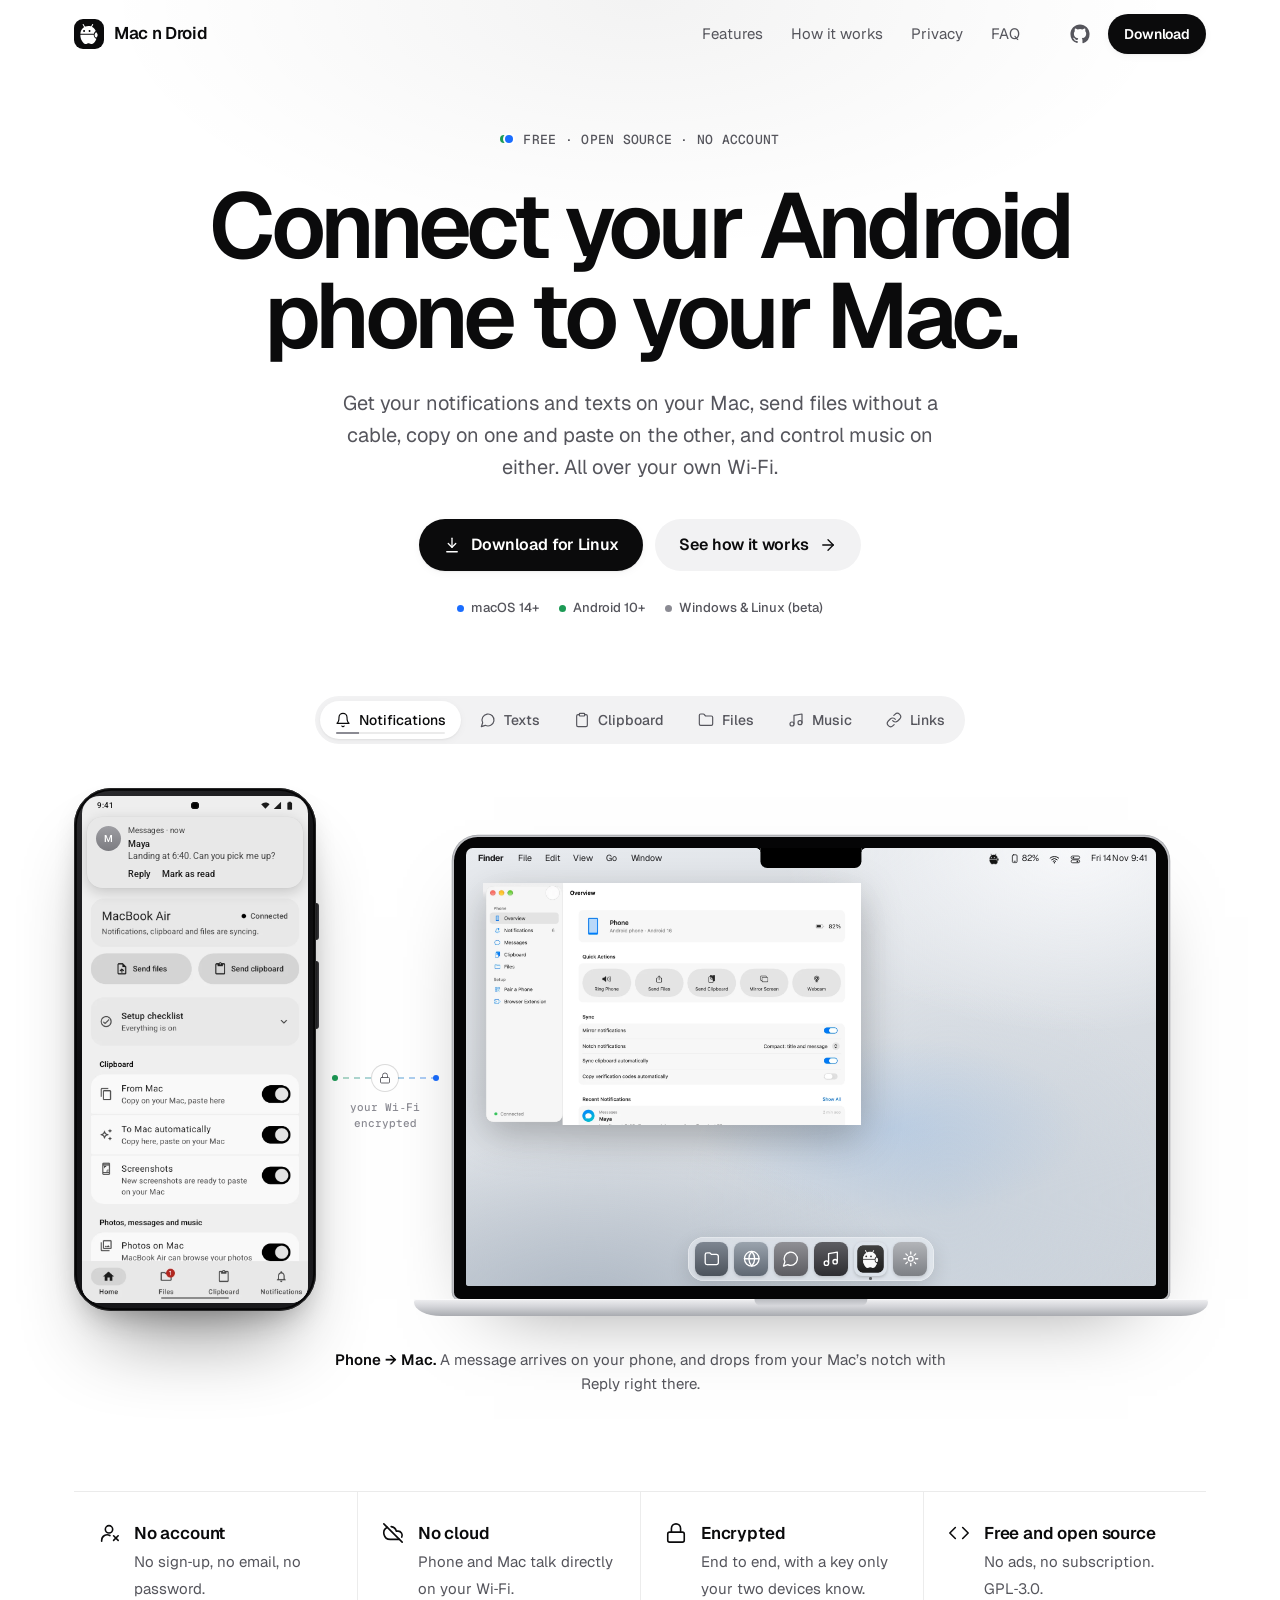
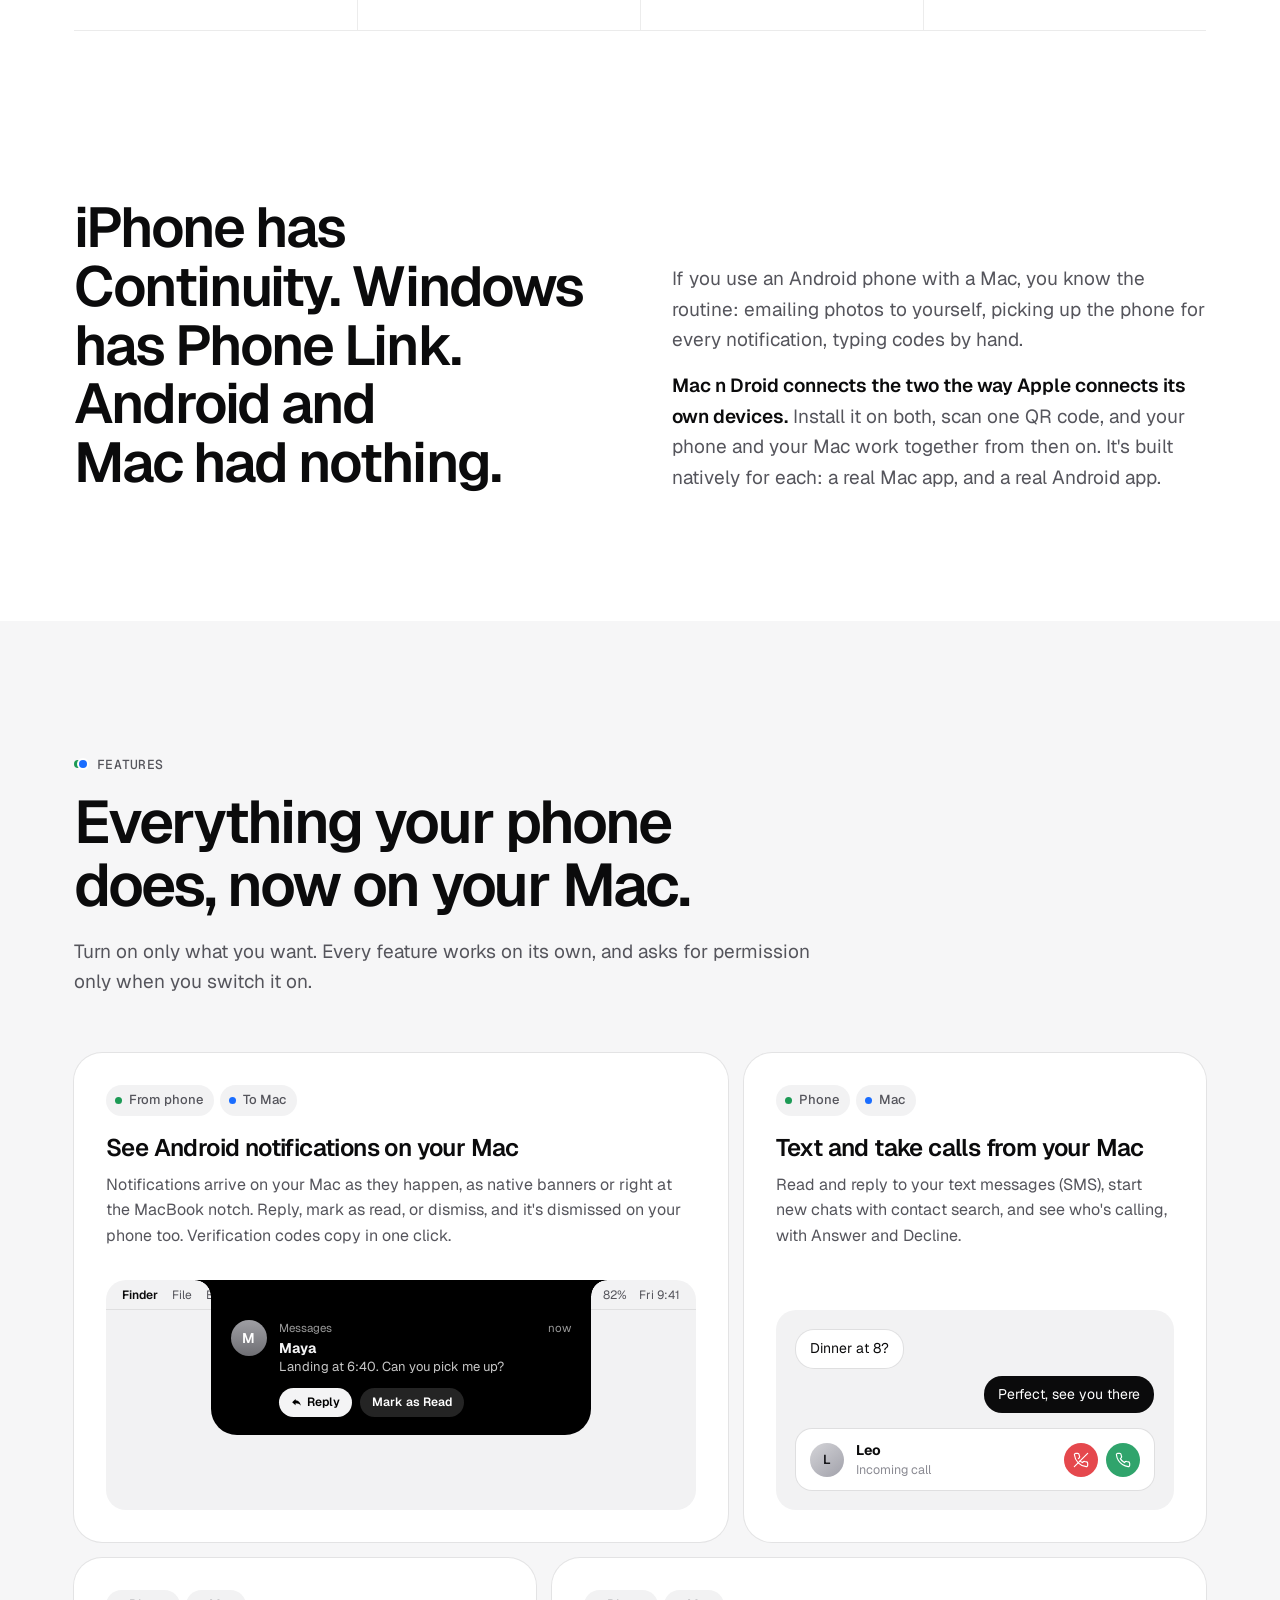
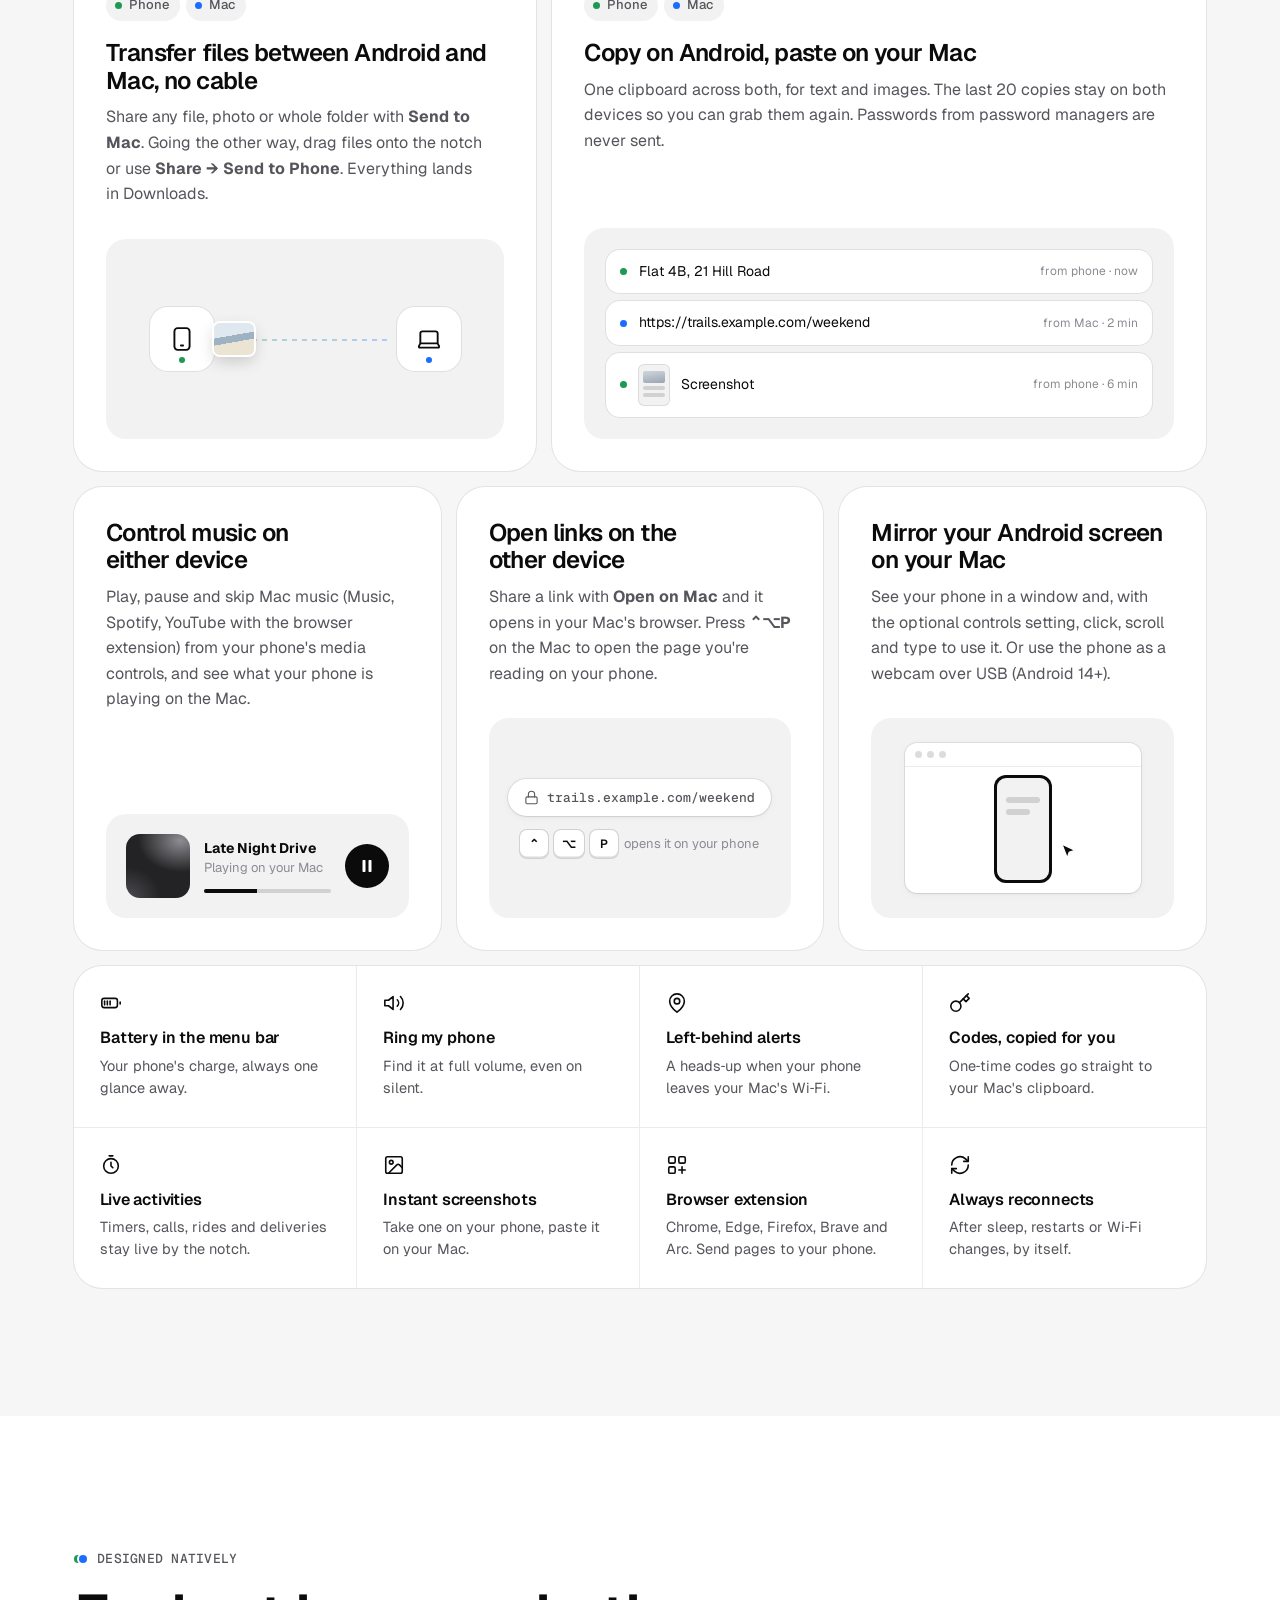
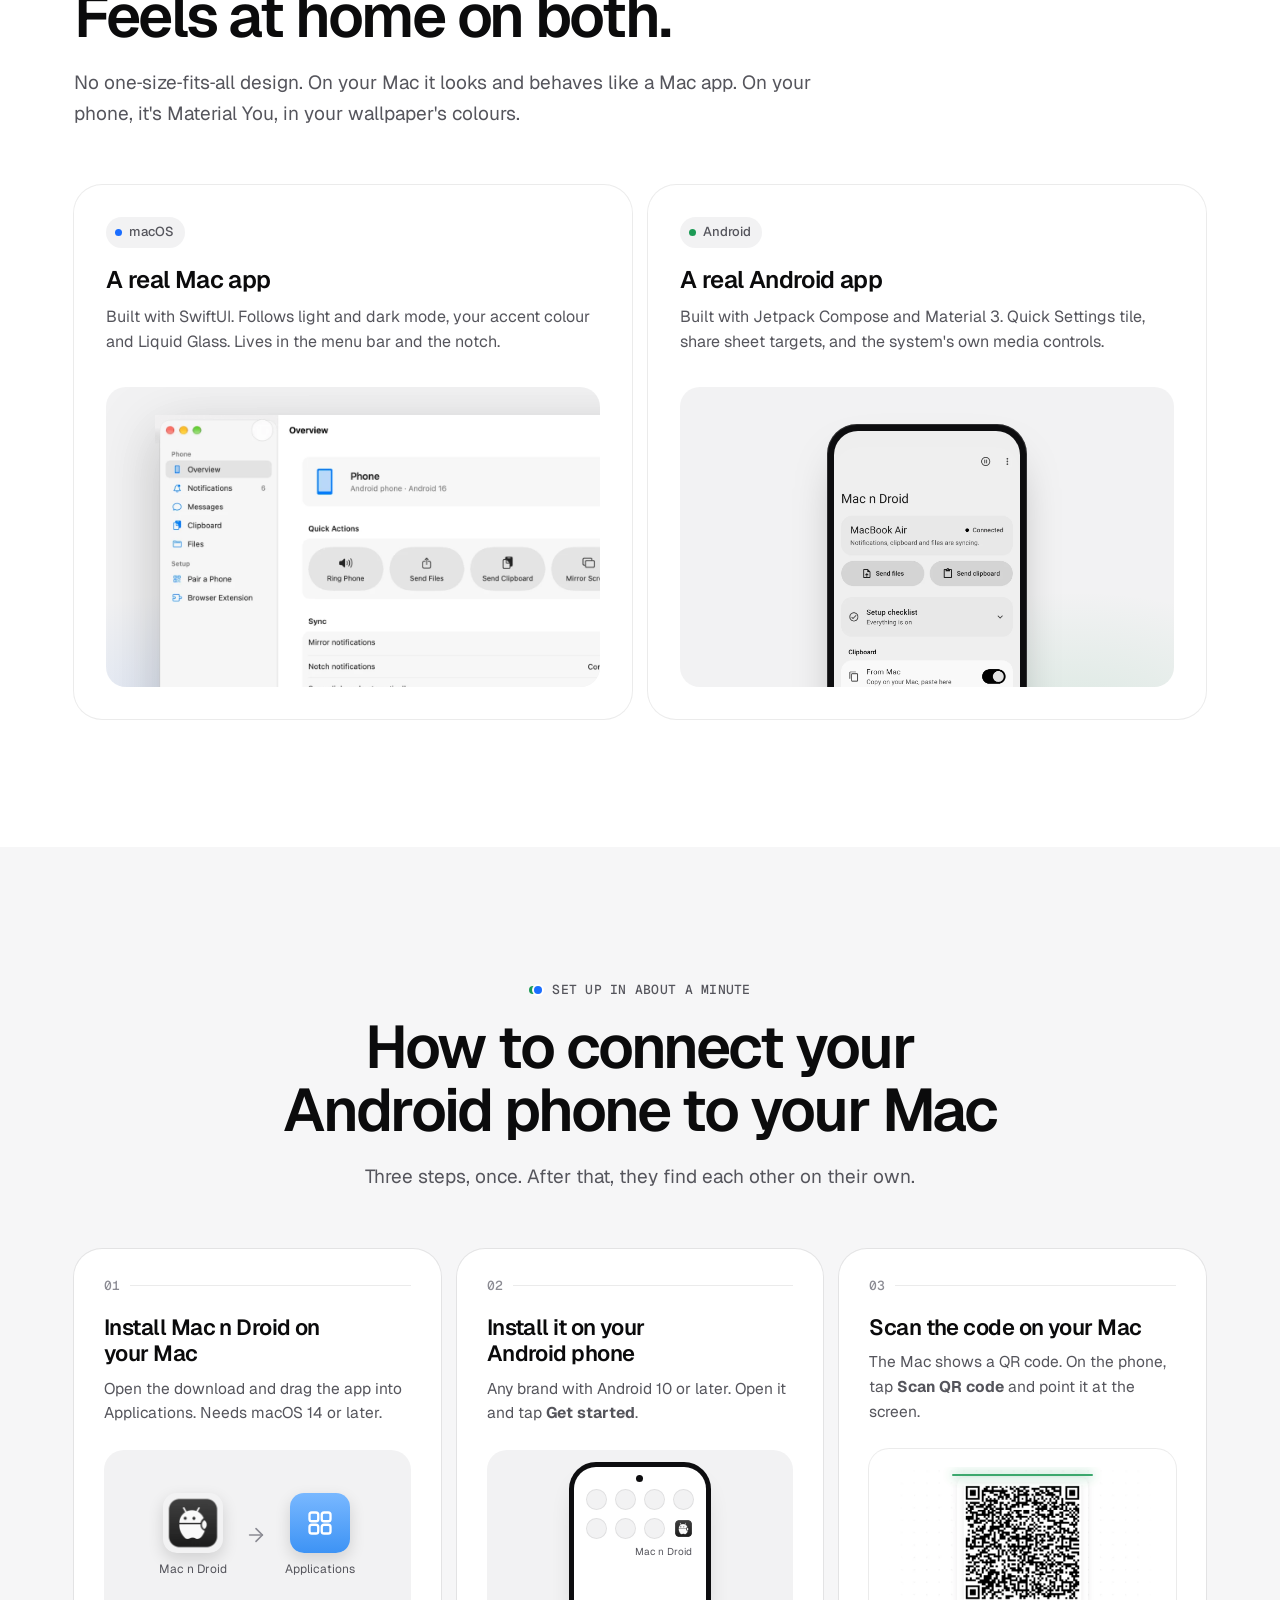
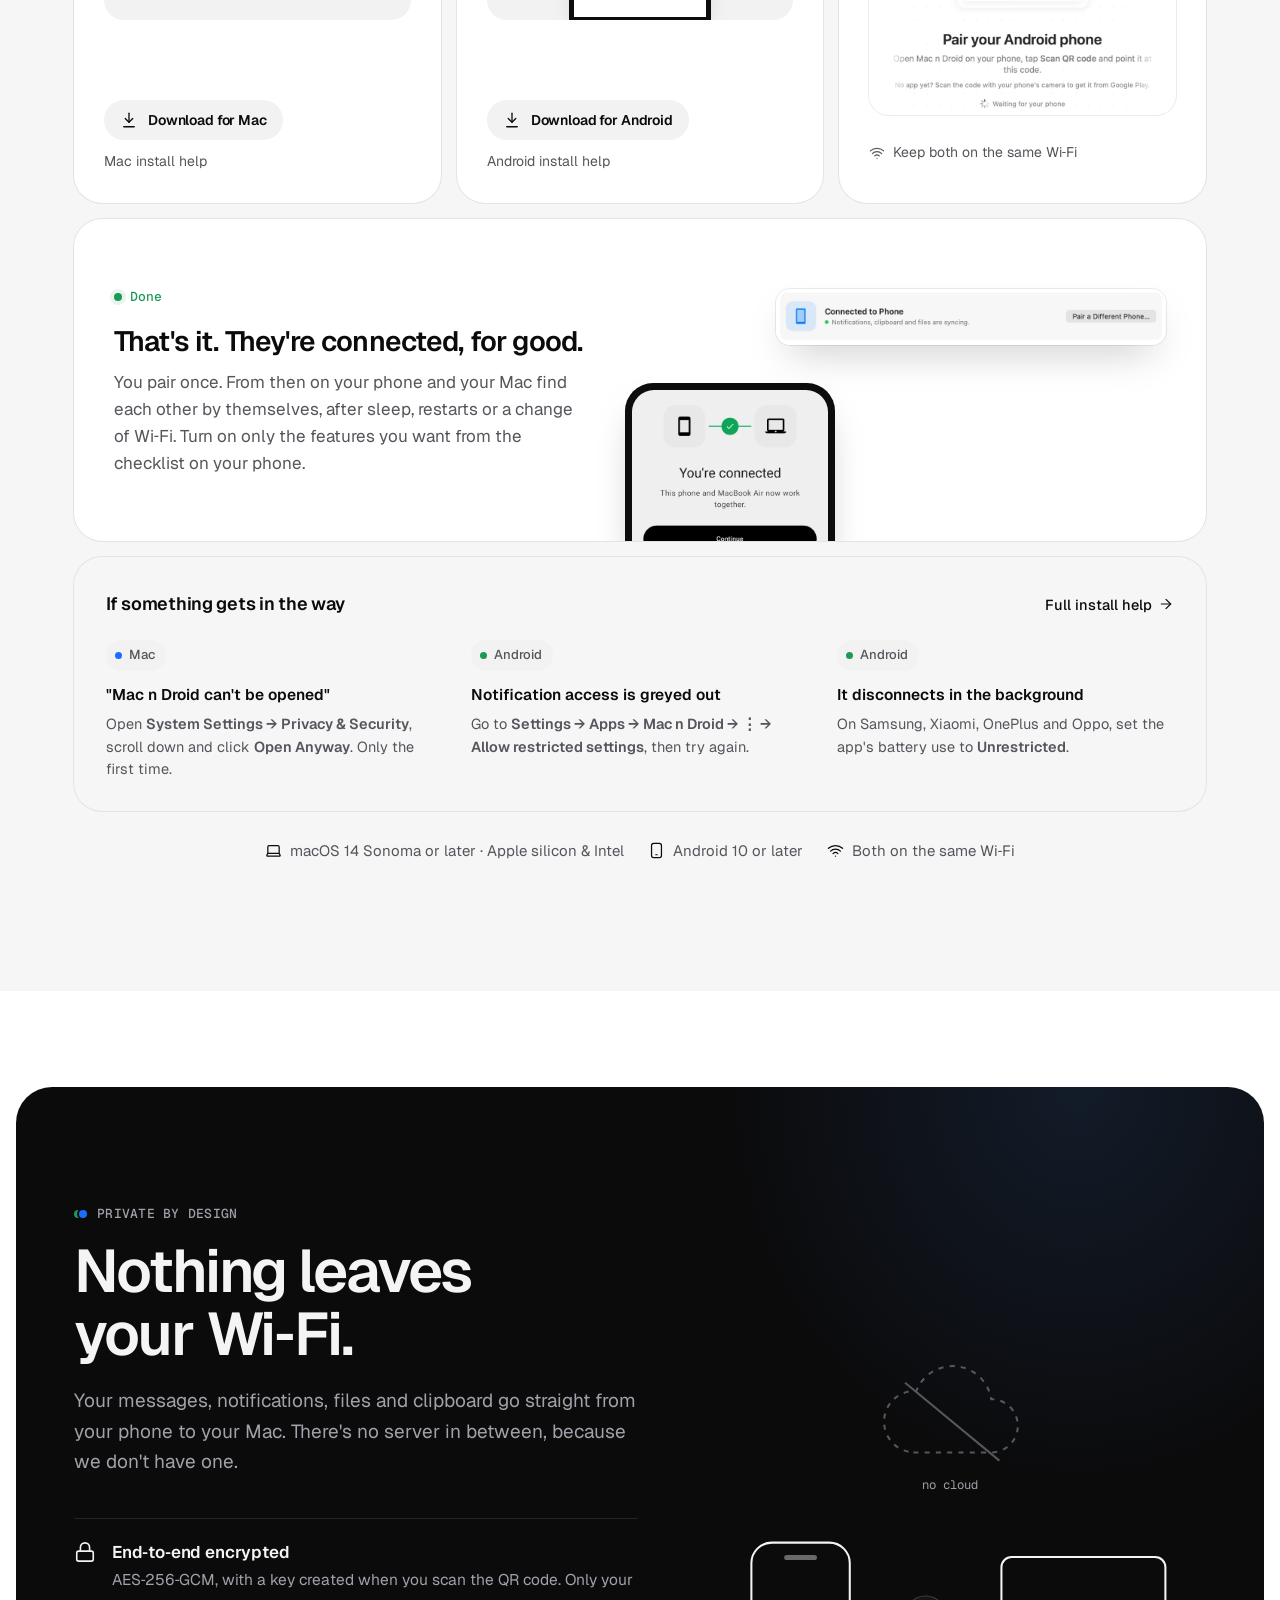
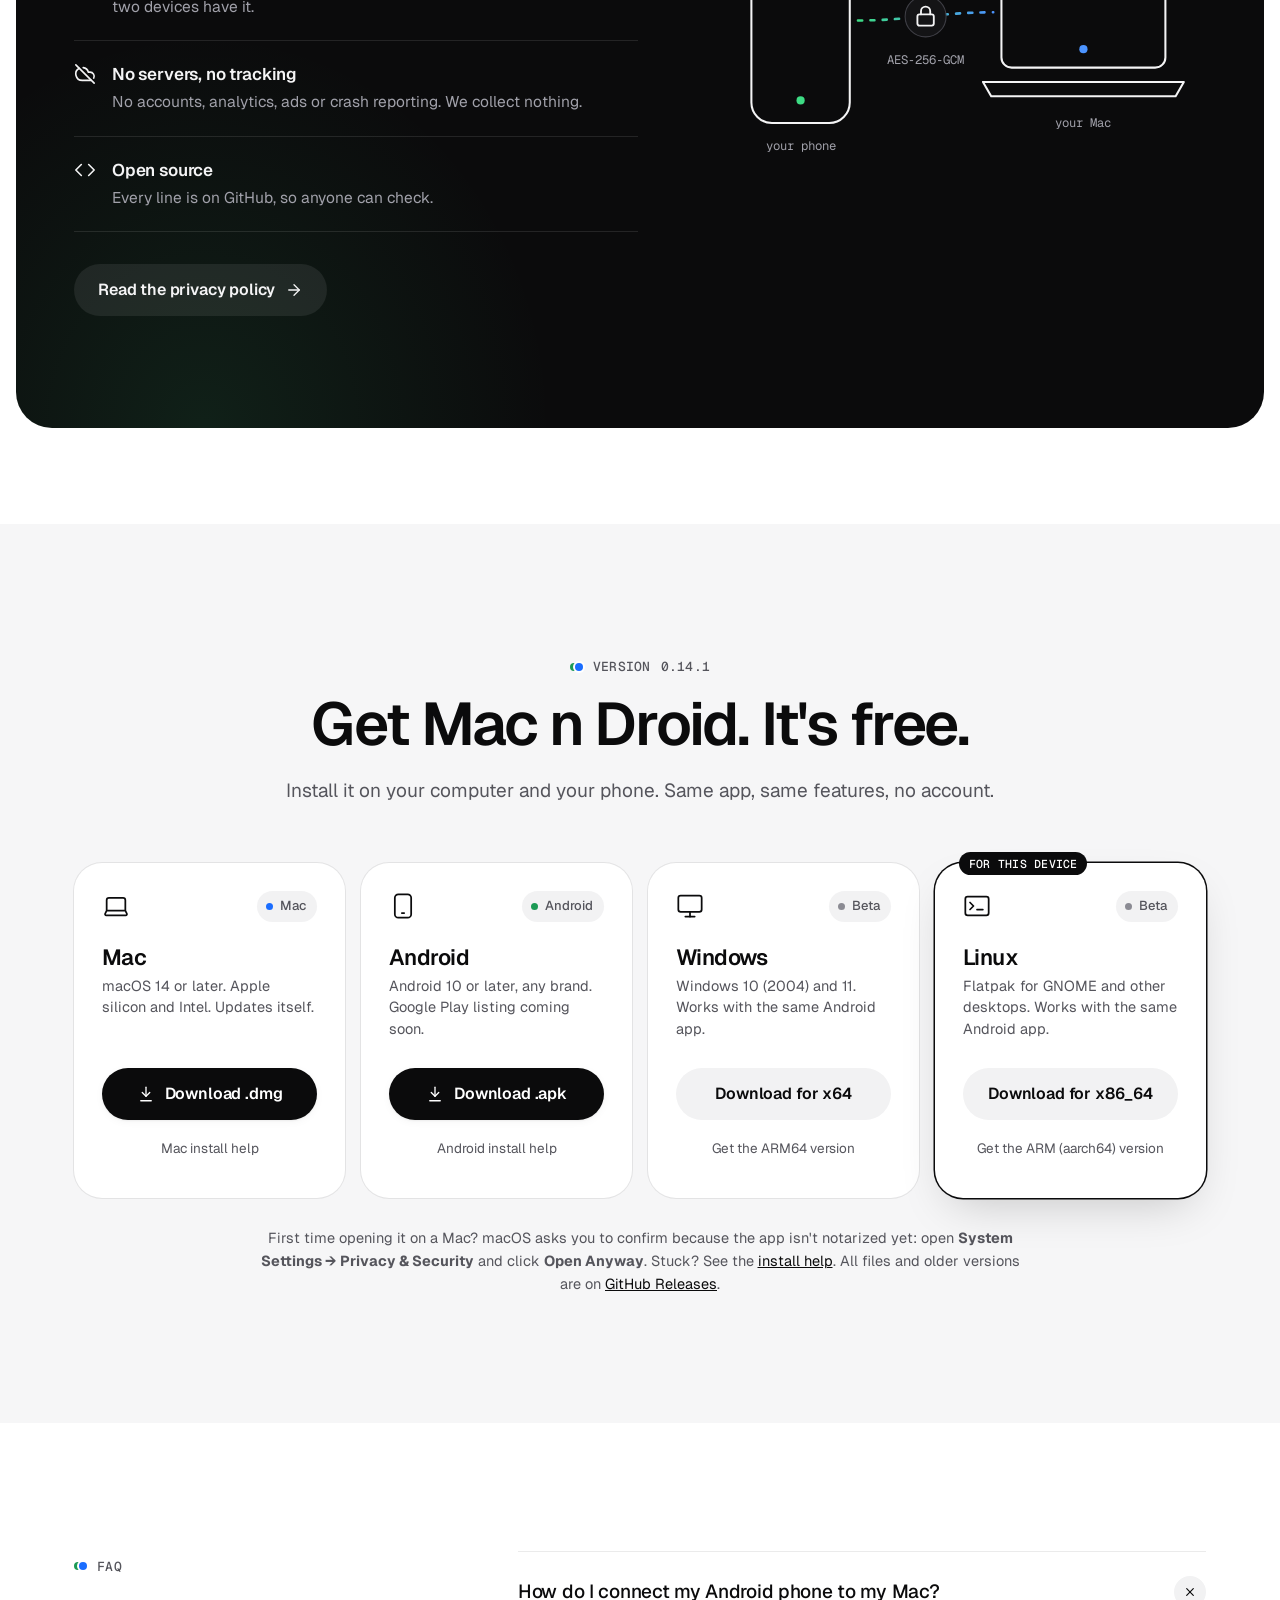
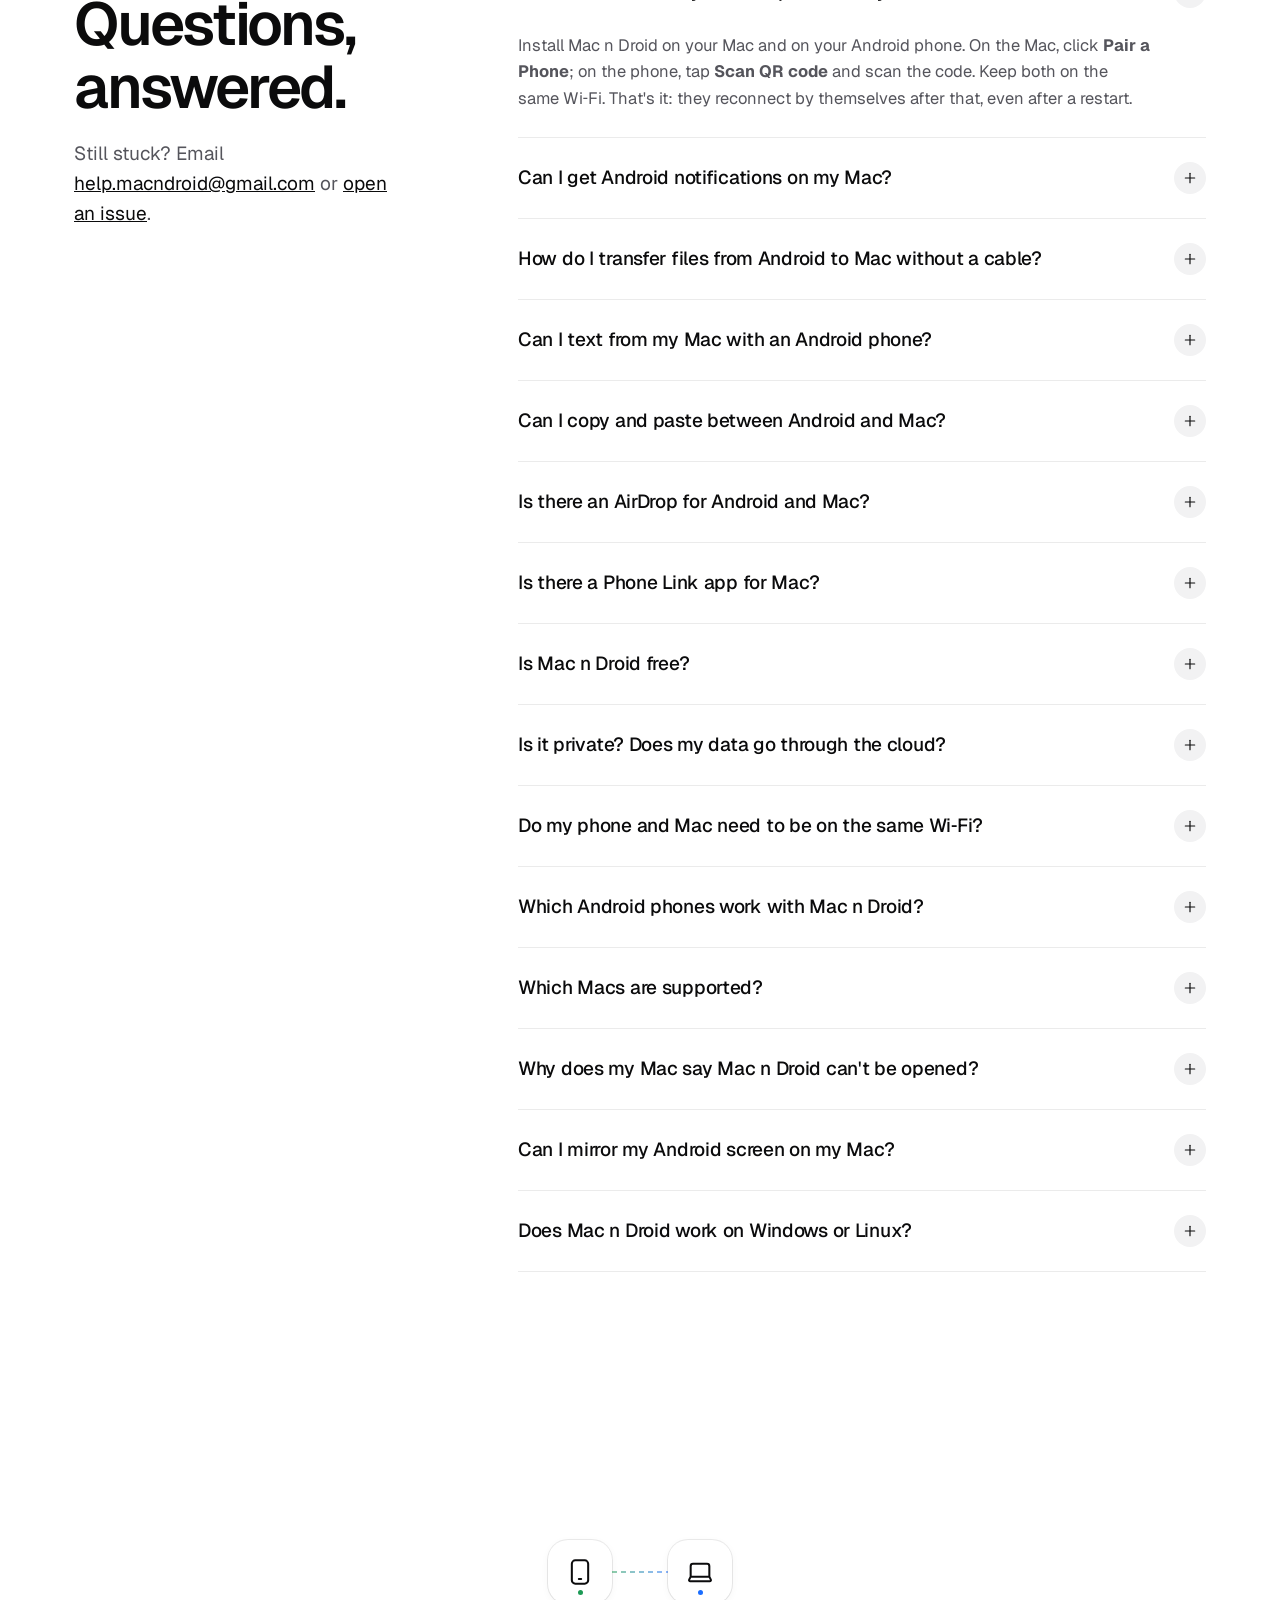
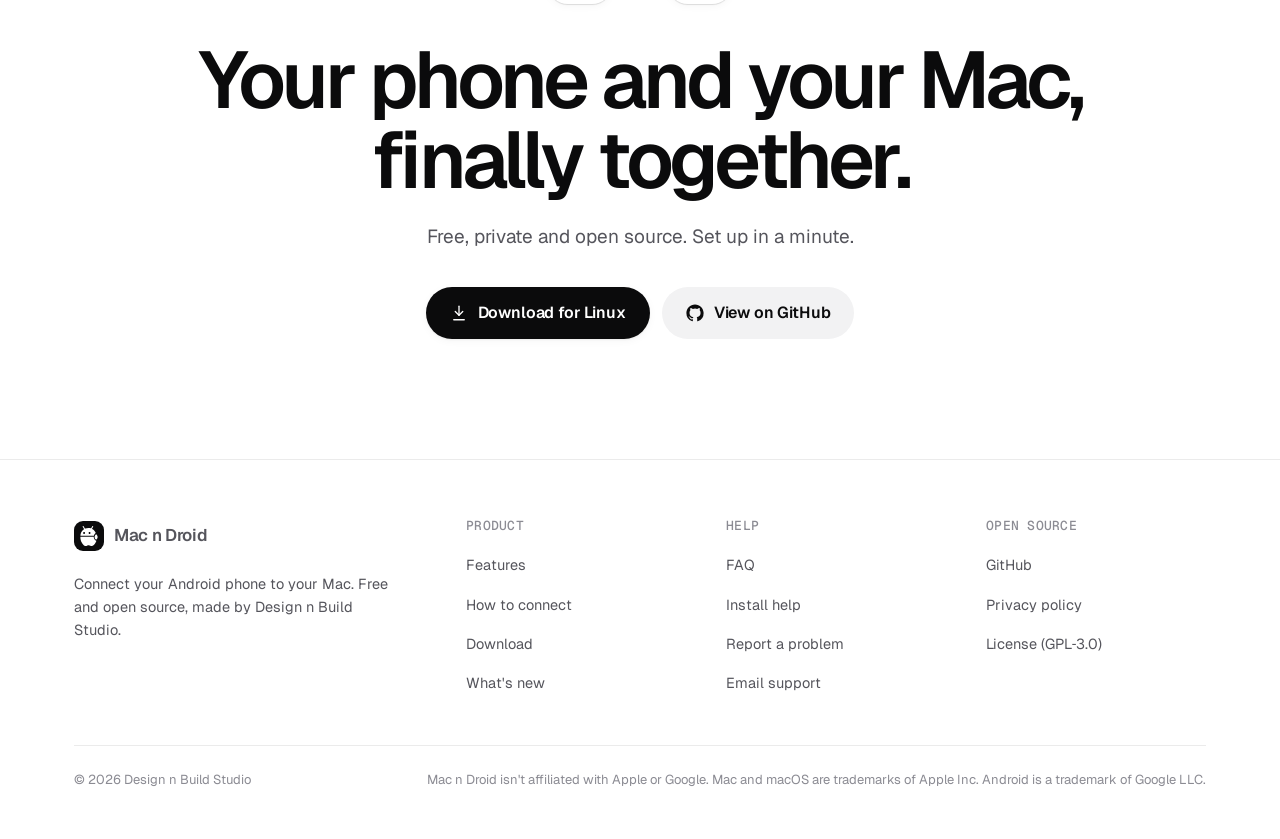
==== commit cc9b2a32: "Mac n Droid 0.14.1: copies on the phone always reach the Mac - Android, clipboard and controls: a ta" ====
--- a/site/index.html
+++ b/site/index.html
@@ -55,7 +55,7 @@
       "description": "Free, open-source app that connects an Android phone to a Mac: notifications, text messages, calls, file transfer, a shared clipboard, music controls and screen mirroring over your own Wi-Fi, with no account and no cloud.",
       "applicationCategory": "UtilitiesApplication",
       "operatingSystem": "macOS 14 or later, Android 10 or later, Windows 10 and 11 (beta), Linux (beta)",
-      "softwareVersion": "0.14.0",
+      "softwareVersion": "0.14.1",
       "license": "https://www.gnu.org/licenses/gpl-3.0.html",
       "url": "https://design-n-build.github.io/mac-n-droid/",
       "downloadUrl": "https://github.com/design-n-build/mac-n-droid/releases/latest",
@@ -578,7 +578,7 @@
           <span class="app"><i class="apps-folder"><svg class="ic"><use href="#m-apps"/></svg></i><em>Applications</em></span>
         </div>
         <div class="st-acts">
-          <a class="btn btn-ghost btn-sm st-cta" data-asset="dmg" href="https://github.com/design-n-build/mac-n-droid/releases/download/v0.14.0/MacNDroid-0.14.0.dmg"><svg class="ic" aria-hidden="true"><use href="#i-down"/></svg>Download for Mac</a>
+          <a class="btn btn-ghost btn-sm st-cta" data-asset="dmg" href="https://github.com/design-n-build/mac-n-droid/releases/download/v0.14.1/MacNDroid-0.14.1.dmg"><svg class="ic" aria-hidden="true"><use href="#i-down"/></svg>Download for Mac</a>
           <a class="st-help" href="install-help.html#mac">Mac install help</a>
         </div>
       </li>
@@ -592,7 +592,7 @@
             <em>Mac n Droid</em></div>
         </div>
         <div class="st-acts">
-          <a class="btn btn-ghost btn-sm st-cta" data-asset="apk" href="https://github.com/design-n-build/mac-n-droid/releases/download/v0.14.0/MacNDroid-0.14.0.apk"><svg class="ic" aria-hidden="true"><use href="#i-down"/></svg>Download for Android</a>
+          <a class="btn btn-ghost btn-sm st-cta" data-asset="apk" href="https://github.com/design-n-build/mac-n-droid/releases/download/v0.14.1/MacNDroid-0.14.1.apk"><svg class="ic" aria-hidden="true"><use href="#i-down"/></svg>Download for Android</a>
           <a class="st-help" href="install-help.html#android">Android install help</a>
         </div>
       </li>
@@ -687,7 +687,7 @@
 <section class="section alt" id="download" aria-labelledby="download-title">
   <div class="wrap">
     <div class="sec-head center rv">
-      <p class="eyebrow"><span class="duo" aria-hidden="true"><i></i><i></i></span>Version <span data-version>0.14.0</span></p>
+      <p class="eyebrow"><span class="duo" aria-hidden="true"><i></i><i></i></span>Version <span data-version>0.14.1</span></p>
       <h2 id="download-title">Get Mac n Droid. It's free.</h2>
       <p>Install it on your computer and your phone. Same app, same features, no account.</p>
     </div>
@@ -698,7 +698,7 @@
         <h3>Mac</h3>
         <p class="req">macOS 14 or later. Apple silicon and Intel. Updates itself.</p>
         <div class="acts">
-          <a class="btn btn-primary" data-asset="dmg" href="https://github.com/design-n-build/mac-n-droid/releases/download/v0.14.0/MacNDroid-0.14.0.dmg"><svg class="ic" aria-hidden="true"><use href="#i-down"/></svg>Download .dmg</a>
+          <a class="btn btn-primary" data-asset="dmg" href="https://github.com/design-n-build/mac-n-droid/releases/download/v0.14.1/MacNDroid-0.14.1.dmg"><svg class="ic" aria-hidden="true"><use href="#i-down"/></svg>Download .dmg</a>
           <a class="alt-link" href="install-help.html#mac">Mac install help</a>
         </div>
       </div>
@@ -708,7 +708,7 @@
         <h3>Android</h3>
         <p class="req">Android 10 or later, any brand. Google Play listing coming soon.</p>
         <div class="acts">
-          <a class="btn btn-primary" data-asset="apk" href="https://github.com/design-n-build/mac-n-droid/releases/download/v0.14.0/MacNDroid-0.14.0.apk"><svg class="ic" aria-hidden="true"><use href="#i-down"/></svg>Download .apk</a>
+          <a class="btn btn-primary" data-asset="apk" href="https://github.com/design-n-build/mac-n-droid/releases/download/v0.14.1/MacNDroid-0.14.1.apk"><svg class="ic" aria-hidden="true"><use href="#i-down"/></svg>Download .apk</a>
           <a class="alt-link" href="install-help.html#android">Android install help</a>
         </div>
       </div>
@@ -718,8 +718,8 @@
         <h3>Windows</h3>
         <p class="req">Windows 10 (2004) and 11. Works with the same Android app.</p>
         <div class="acts">
-          <a class="btn btn-ghost" data-asset="win-x64" href="https://github.com/design-n-build/mac-n-droid/releases/download/v0.14.0/MacNDroid-0.14.0-Windows-x64.exe">Download for x64</a>
-          <a class="alt-link" data-asset="win-arm64" href="https://github.com/design-n-build/mac-n-droid/releases/download/v0.14.0/MacNDroid-0.14.0-Windows-arm64.exe">Get the ARM64 version</a>
+          <a class="btn btn-ghost" data-asset="win-x64" href="https://github.com/design-n-build/mac-n-droid/releases/download/v0.14.1/MacNDroid-0.14.1-Windows-x64.exe">Download for x64</a>
+          <a class="alt-link" data-asset="win-arm64" href="https://github.com/design-n-build/mac-n-droid/releases/download/v0.14.1/MacNDroid-0.14.1-Windows-arm64.exe">Get the ARM64 version</a>
         </div>
       </div>
       <div class="dl rv" data-os="linux" data-d="3">
@@ -728,8 +728,8 @@
         <h3>Linux</h3>
         <p class="req">Flatpak for GNOME and other desktops. Works with the same Android app.</p>
         <div class="acts">
-          <a class="btn btn-ghost" data-asset="linux-x64" href="https://github.com/design-n-build/mac-n-droid/releases/download/v0.14.0/MacNDroid-0.14.0-Linux-x86_64.flatpak">Download for x86_64</a>
-          <a class="alt-link" data-asset="linux-arm64" href="https://github.com/design-n-build/mac-n-droid/releases/download/v0.14.0/MacNDroid-0.14.0-Linux-aarch64.flatpak">Get the ARM (aarch64) version</a>
+          <a class="btn btn-ghost" data-asset="linux-x64" href="https://github.com/design-n-build/mac-n-droid/releases/download/v0.14.1/MacNDroid-0.14.1-Linux-x86_64.flatpak">Download for x86_64</a>
+          <a class="alt-link" data-asset="linux-arm64" href="https://github.com/design-n-build/mac-n-droid/releases/download/v0.14.1/MacNDroid-0.14.1-Linux-aarch64.flatpak">Get the ARM (aarch64) version</a>
         </div>
       </div>
     </div>
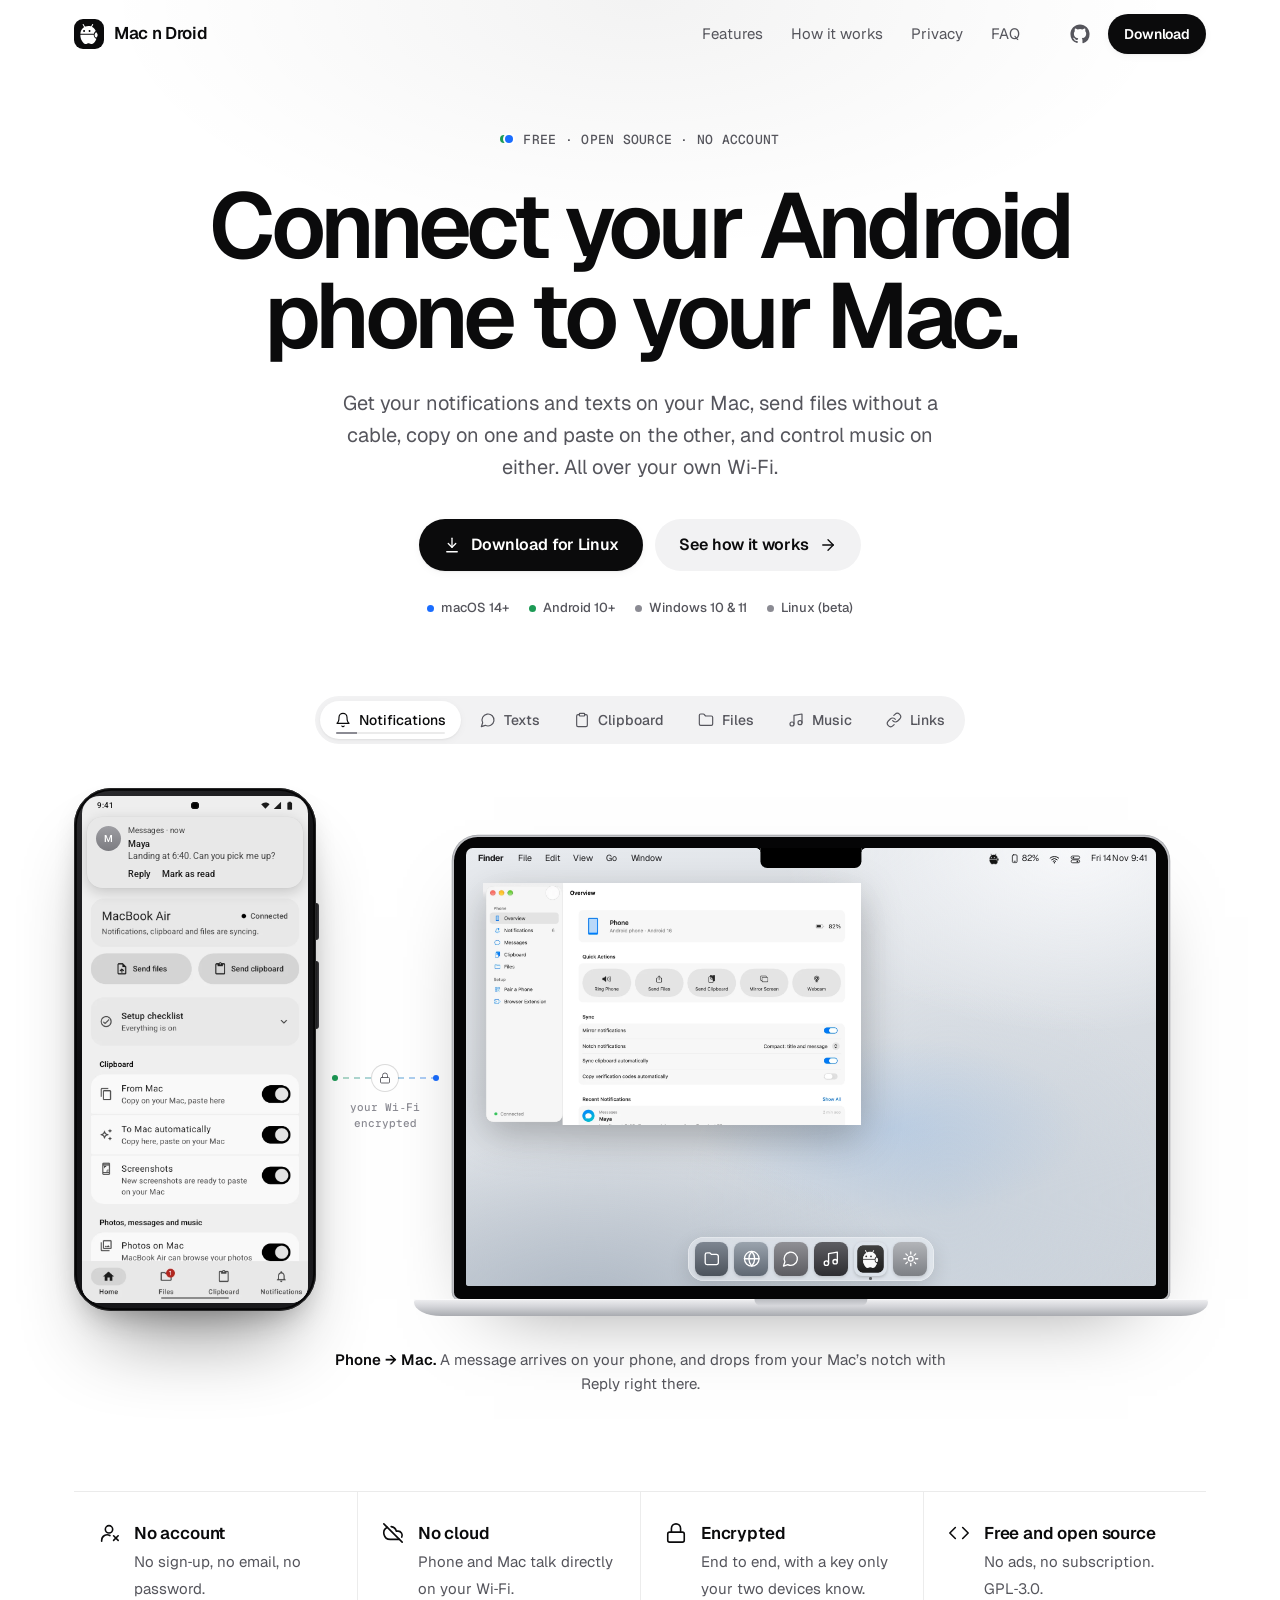
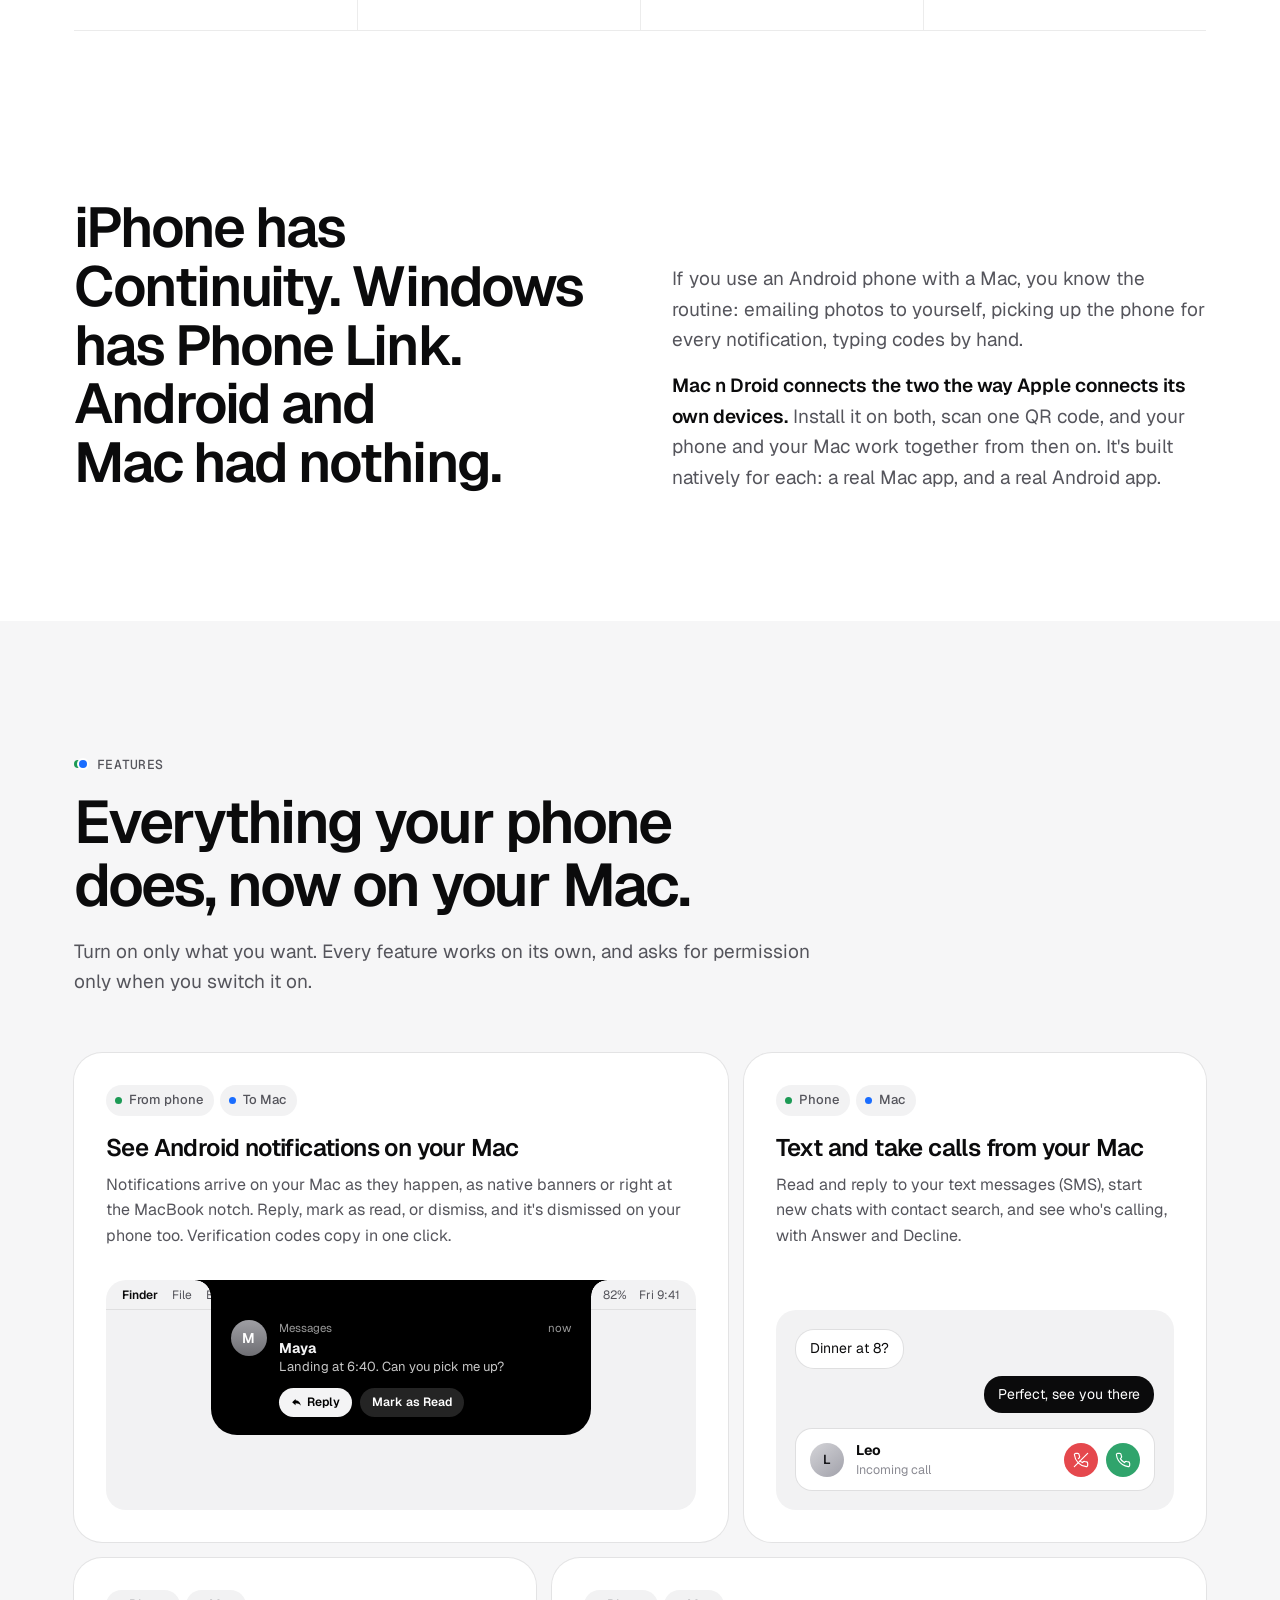
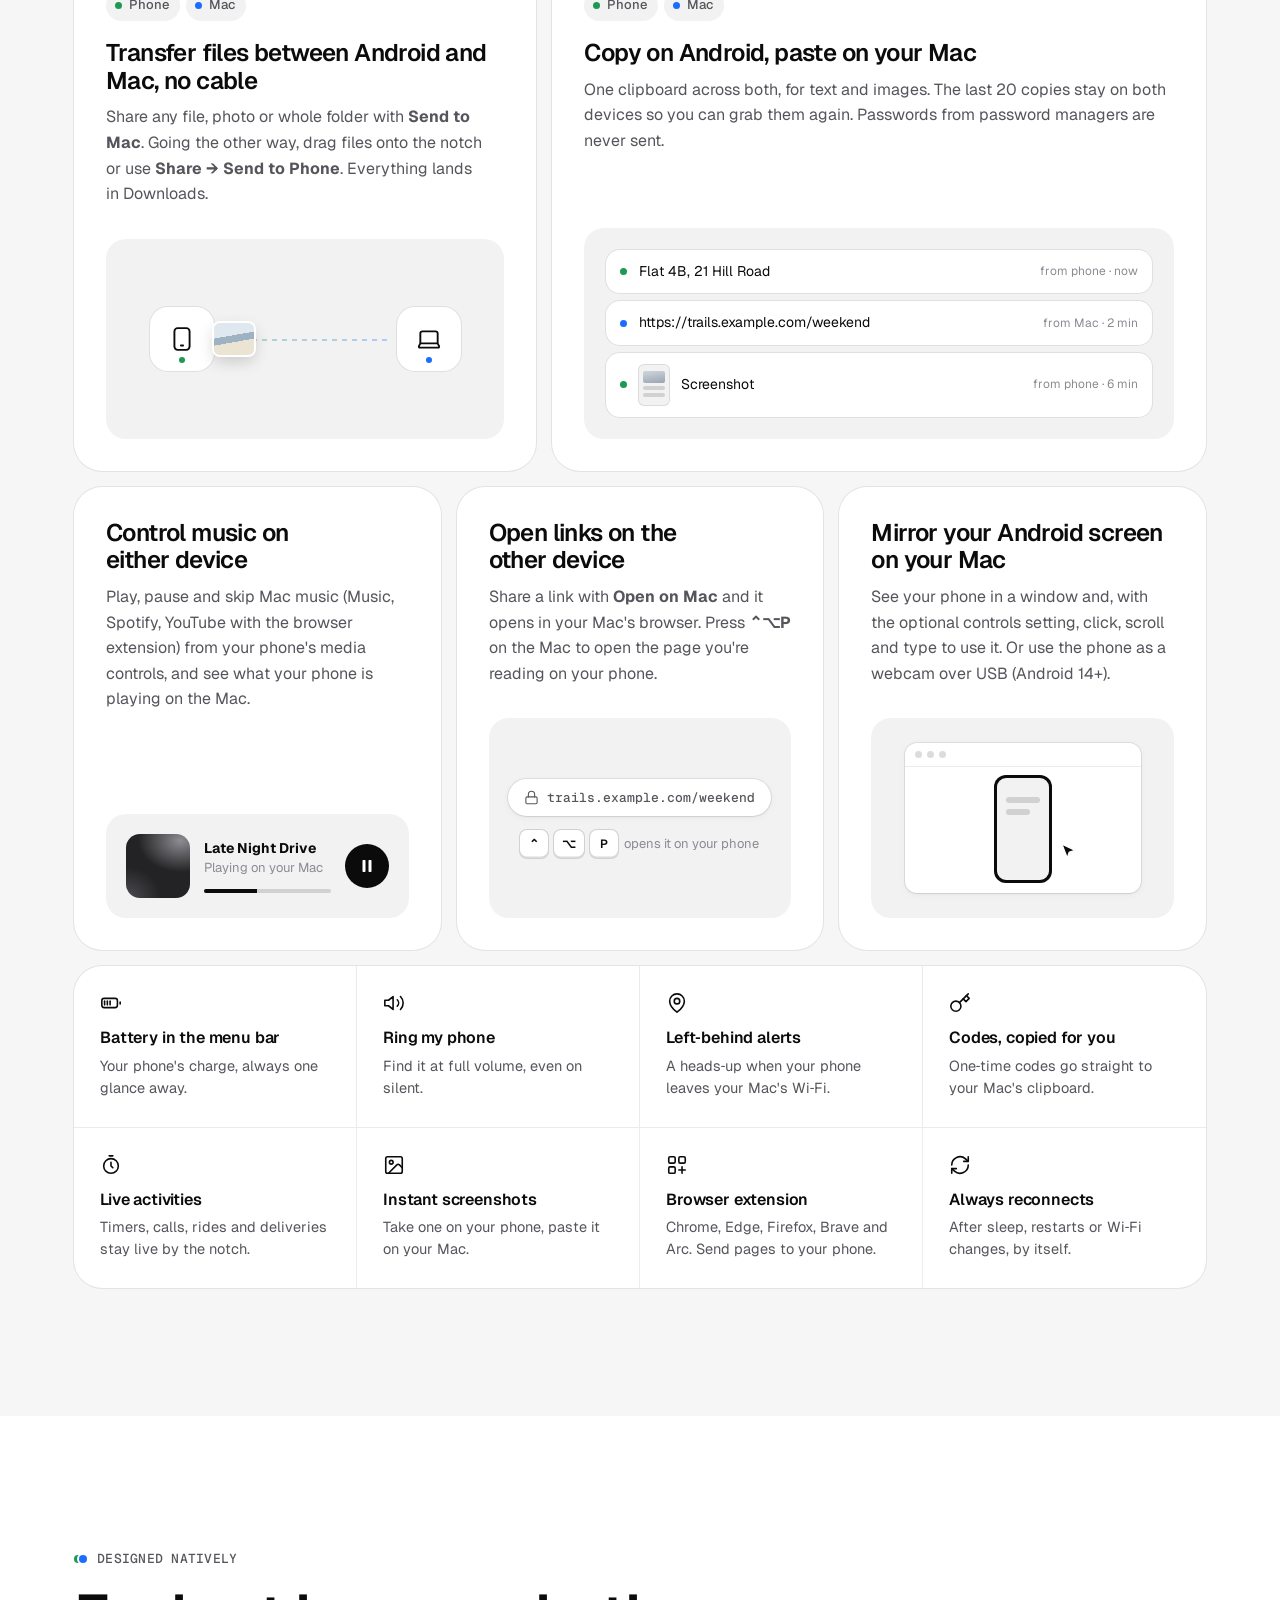
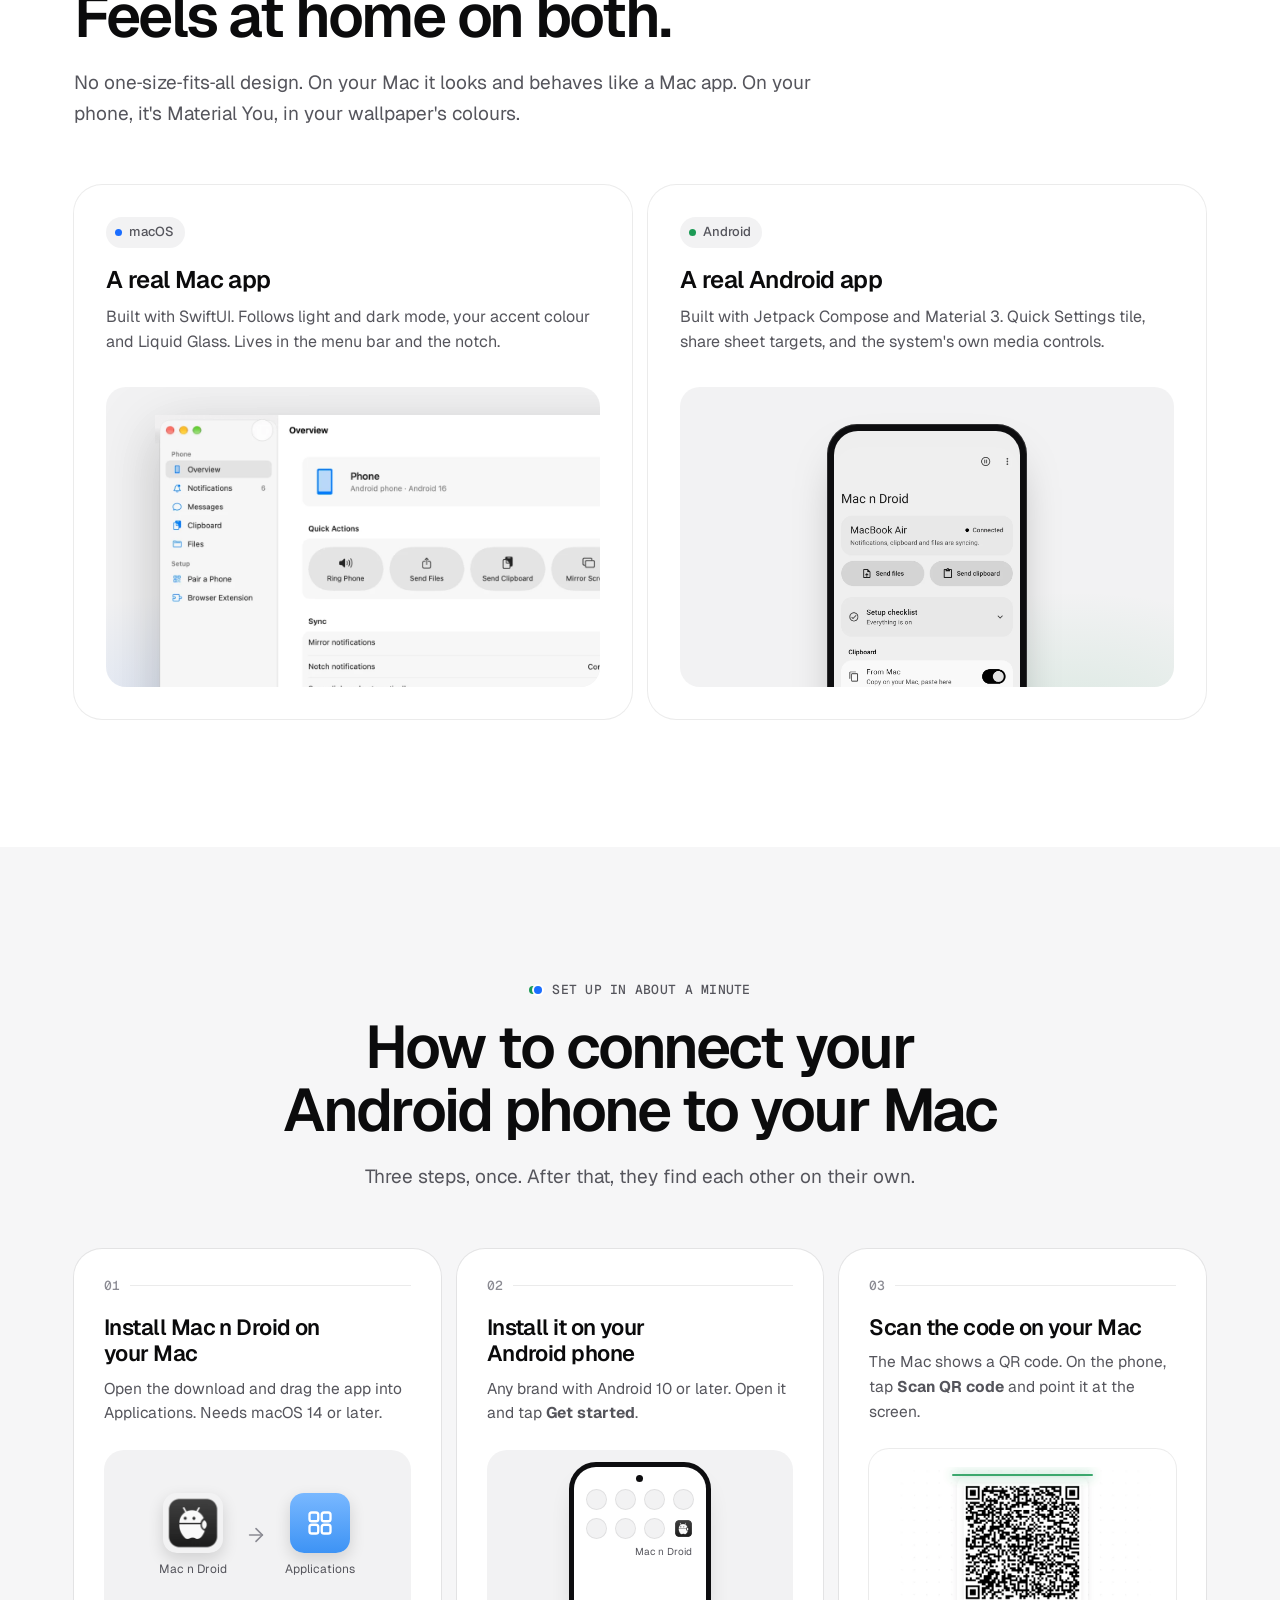
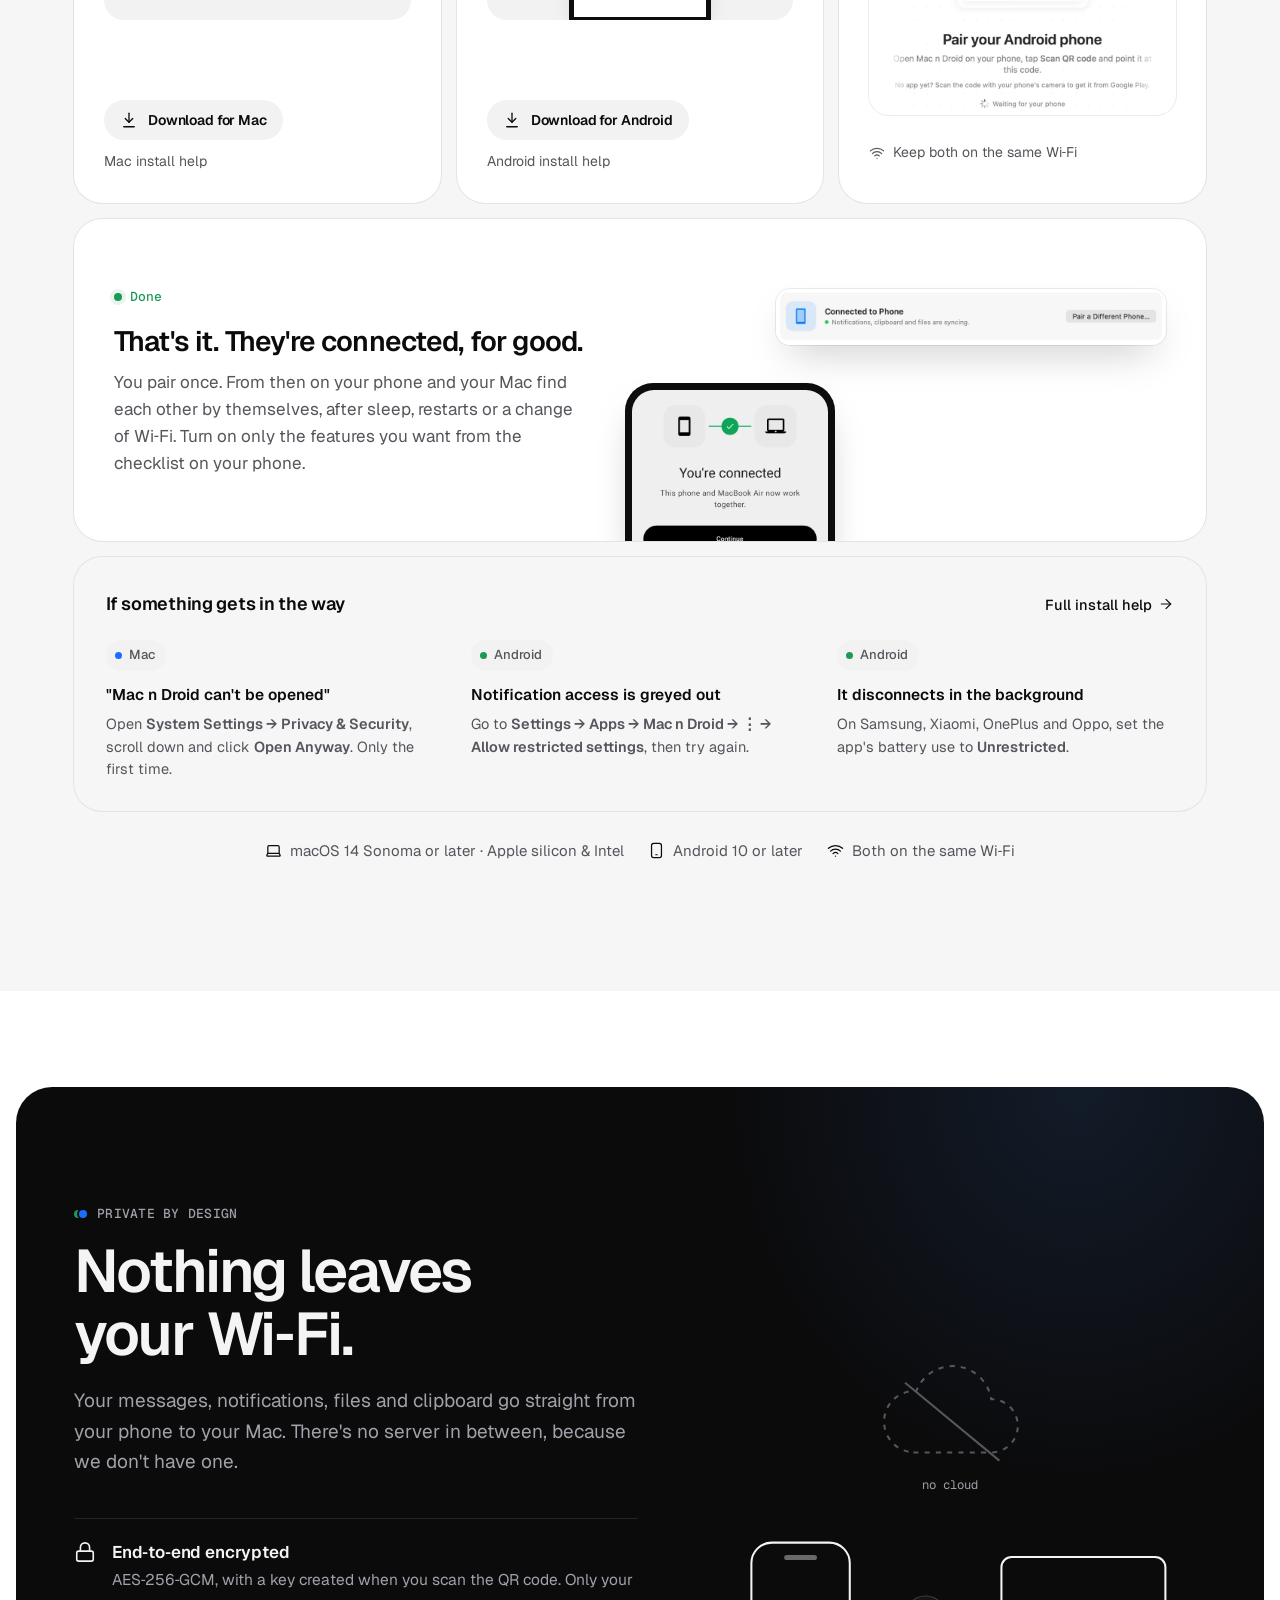
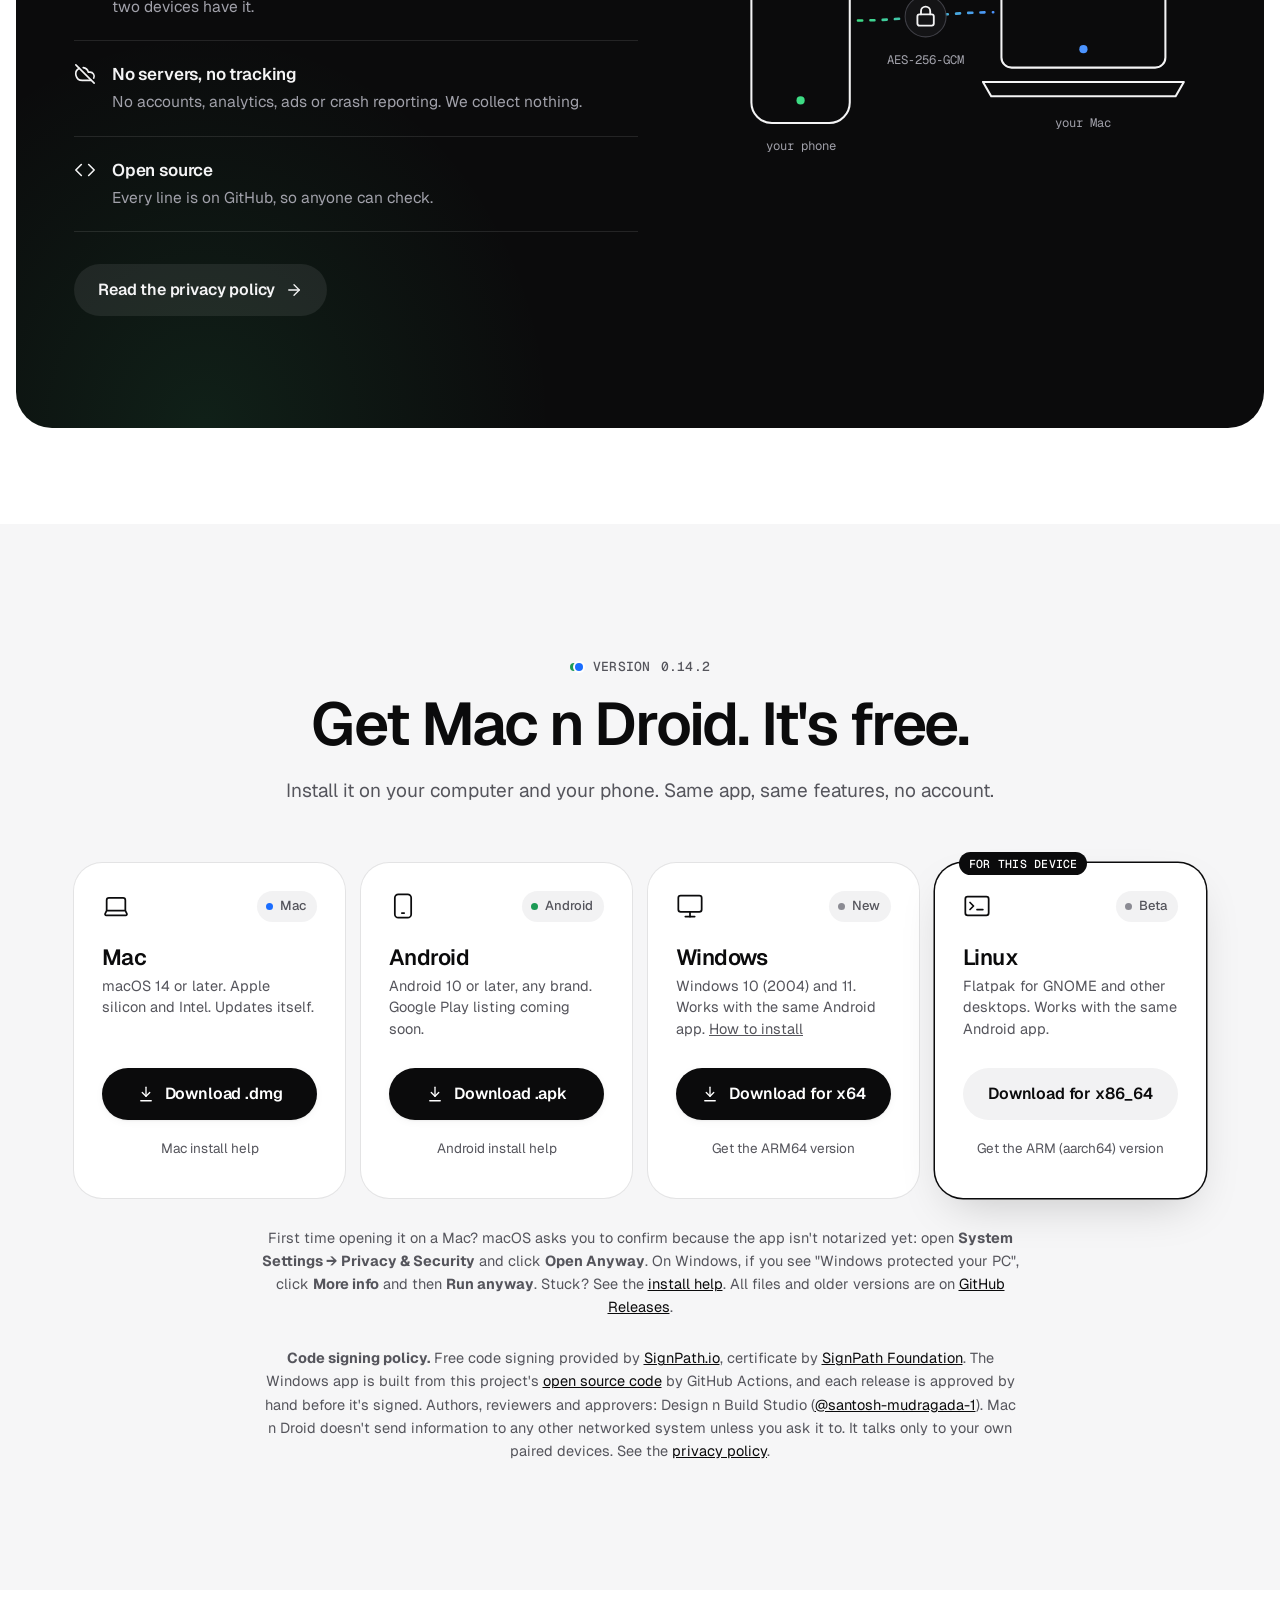
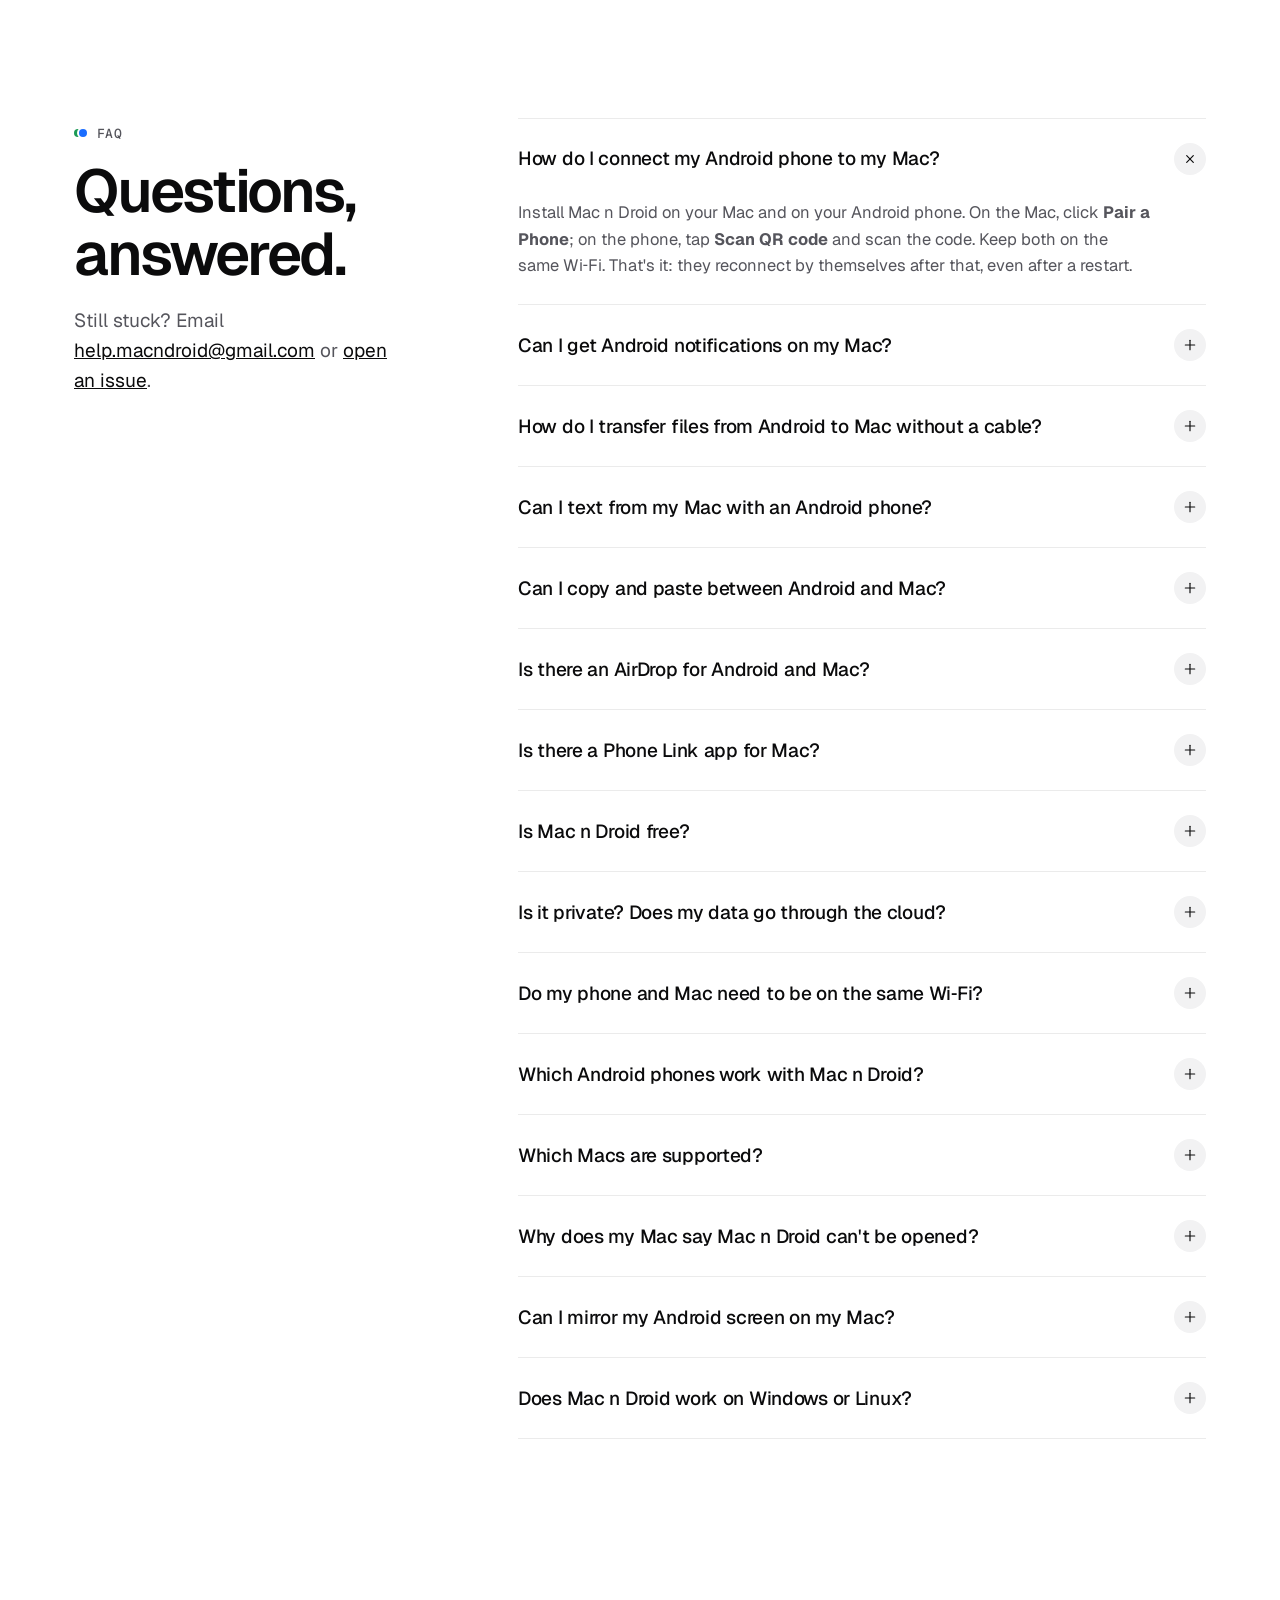
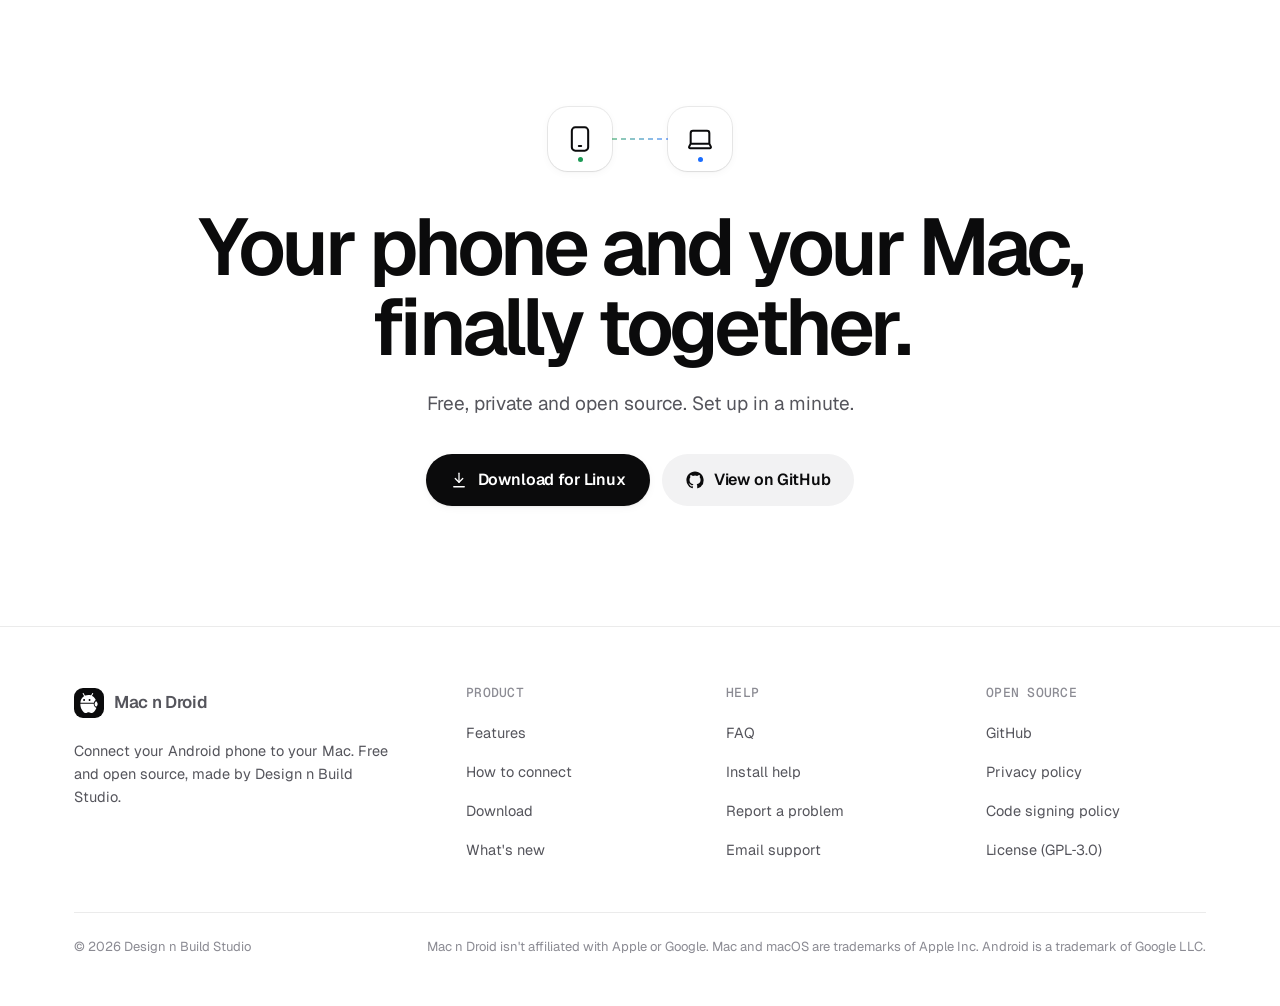
==== commit 8feff697: "Release 0.14.2: Windows out of beta, Windows install steps, code signing policy Version 0.14.2 every" ====
--- a/site/index.html
+++ b/site/index.html
@@ -54,8 +54,8 @@
       "name": "Mac n Droid",
       "description": "Free, open-source app that connects an Android phone to a Mac: notifications, text messages, calls, file transfer, a shared clipboard, music controls and screen mirroring over your own Wi-Fi, with no account and no cloud.",
       "applicationCategory": "UtilitiesApplication",
-      "operatingSystem": "macOS 14 or later, Android 10 or later, Windows 10 and 11 (beta), Linux (beta)",
-      "softwareVersion": "0.14.1",
+      "operatingSystem": "macOS 14 or later, Android 10 or later, Windows 10 and 11, Linux (beta)",
+      "softwareVersion": "0.14.2",
       "license": "https://www.gnu.org/licenses/gpl-3.0.html",
       "url": "https://design-n-build.github.io/mac-n-droid/",
       "downloadUrl": "https://github.com/design-n-build/mac-n-droid/releases/latest",
@@ -93,7 +93,7 @@
         {"@type": "Question", "name": "Which Macs are supported?", "acceptedAnswer": {"@type": "Answer", "text": "Any Mac with macOS 14 Sonoma or later, with Apple silicon or an Intel processor. On MacBooks with a notch, notifications and live activities can appear right at the notch."}},
         {"@type": "Question", "name": "Why does my Mac say Mac n Droid can't be opened?", "acceptedAnswer": {"@type": "Answer", "text": "The Mac app isn't notarized by Apple yet, so macOS asks you to confirm the first time. Open System Settings, then Privacy & Security, scroll down and click Open Anyway. You only need to do this once."}},
         {"@type": "Question", "name": "Can I mirror my Android screen on my Mac?", "acceptedAnswer": {"@type": "Answer", "text": "Yes. See your phone's screen in a window on your Mac, and with the optional clipboard and controls setting, click, scroll and type to use the phone from your Mac. You can also use your phone as a webcam over USB on Android 14 or later."}},
-        {"@type": "Question", "name": "Does Mac n Droid work on Windows or Linux?", "acceptedAnswer": {"@type": "Answer", "text": "Yes, in beta. There's a Windows app for Windows 10 and 11, and a Linux app for GNOME and other desktops, with the same features and the same Android app."}}
+        {"@type": "Question", "name": "Does Mac n Droid work on Windows or Linux?", "acceptedAnswer": {"@type": "Answer", "text": "Yes. There's a Windows app for Windows 10 and 11, and a Linux app (in beta) for GNOME and other desktops, with the same features and the same Android app."}}
       ]
     }
   ]
@@ -214,7 +214,7 @@
       <a class="btn btn-ghost" href="#how-to-connect">See how it works <svg class="ic arrow" aria-hidden="true"><use href="#i-arrow"/></svg></a>
     </div>
     <div class="hero-meta rv" data-d="3">
-      <span class="tag mac">macOS 14+</span><span class="tag droid">Android 10+</span><span class="tag">Windows &amp; Linux (beta)</span>
+      <span class="tag mac">macOS 14+</span><span class="tag droid">Android 10+</span><span class="tag">Windows 10 &amp; 11</span><span class="tag">Linux (beta)</span>
     </div>
 
     <div class="stage rv" id="stage">
@@ -578,7 +578,7 @@
           <span class="app"><i class="apps-folder"><svg class="ic"><use href="#m-apps"/></svg></i><em>Applications</em></span>
         </div>
         <div class="st-acts">
-          <a class="btn btn-ghost btn-sm st-cta" data-asset="dmg" href="https://github.com/design-n-build/mac-n-droid/releases/download/v0.14.1/MacNDroid-0.14.1.dmg"><svg class="ic" aria-hidden="true"><use href="#i-down"/></svg>Download for Mac</a>
+          <a class="btn btn-ghost btn-sm st-cta" data-asset="dmg" href="https://github.com/design-n-build/mac-n-droid/releases/download/v0.14.2/MacNDroid-0.14.2.dmg"><svg class="ic" aria-hidden="true"><use href="#i-down"/></svg>Download for Mac</a>
           <a class="st-help" href="install-help.html#mac">Mac install help</a>
         </div>
       </li>
@@ -592,7 +592,7 @@
             <em>Mac n Droid</em></div>
         </div>
         <div class="st-acts">
-          <a class="btn btn-ghost btn-sm st-cta" data-asset="apk" href="https://github.com/design-n-build/mac-n-droid/releases/download/v0.14.1/MacNDroid-0.14.1.apk"><svg class="ic" aria-hidden="true"><use href="#i-down"/></svg>Download for Android</a>
+          <a class="btn btn-ghost btn-sm st-cta" data-asset="apk" href="https://github.com/design-n-build/mac-n-droid/releases/download/v0.14.2/MacNDroid-0.14.2.apk"><svg class="ic" aria-hidden="true"><use href="#i-down"/></svg>Download for Android</a>
           <a class="st-help" href="install-help.html#android">Android install help</a>
         </div>
       </li>
@@ -687,7 +687,7 @@
 <section class="section alt" id="download" aria-labelledby="download-title">
   <div class="wrap">
     <div class="sec-head center rv">
-      <p class="eyebrow"><span class="duo" aria-hidden="true"><i></i><i></i></span>Version <span data-version>0.14.1</span></p>
+      <p class="eyebrow"><span class="duo" aria-hidden="true"><i></i><i></i></span>Version <span data-version>0.14.2</span></p>
       <h2 id="download-title">Get Mac n Droid. It's free.</h2>
       <p>Install it on your computer and your phone. Same app, same features, no account.</p>
     </div>
@@ -698,7 +698,7 @@
         <h3>Mac</h3>
         <p class="req">macOS 14 or later. Apple silicon and Intel. Updates itself.</p>
         <div class="acts">
-          <a class="btn btn-primary" data-asset="dmg" href="https://github.com/design-n-build/mac-n-droid/releases/download/v0.14.1/MacNDroid-0.14.1.dmg"><svg class="ic" aria-hidden="true"><use href="#i-down"/></svg>Download .dmg</a>
+          <a class="btn btn-primary" data-asset="dmg" href="https://github.com/design-n-build/mac-n-droid/releases/download/v0.14.2/MacNDroid-0.14.2.dmg"><svg class="ic" aria-hidden="true"><use href="#i-down"/></svg>Download .dmg</a>
           <a class="alt-link" href="install-help.html#mac">Mac install help</a>
         </div>
       </div>
@@ -708,18 +708,18 @@
         <h3>Android</h3>
         <p class="req">Android 10 or later, any brand. Google Play listing coming soon.</p>
         <div class="acts">
-          <a class="btn btn-primary" data-asset="apk" href="https://github.com/design-n-build/mac-n-droid/releases/download/v0.14.1/MacNDroid-0.14.1.apk"><svg class="ic" aria-hidden="true"><use href="#i-down"/></svg>Download .apk</a>
+          <a class="btn btn-primary" data-asset="apk" href="https://github.com/design-n-build/mac-n-droid/releases/download/v0.14.2/MacNDroid-0.14.2.apk"><svg class="ic" aria-hidden="true"><use href="#i-down"/></svg>Download .apk</a>
           <a class="alt-link" href="install-help.html#android">Android install help</a>
         </div>
       </div>
       <div class="dl rv" data-os="windows" data-d="2">
         <span class="you">For this device</span>
-        <div class="top"><svg class="ic" aria-hidden="true"><use href="#i-monitor"/></svg><span class="tag">Beta</span></div>
+        <div class="top"><svg class="ic" aria-hidden="true"><use href="#i-monitor"/></svg><span class="tag">New</span></div>
         <h3>Windows</h3>
-        <p class="req">Windows 10 (2004) and 11. Works with the same Android app.</p>
+        <p class="req">Windows 10 (2004) and 11. Works with the same Android app. <a href="install-help.html#windows">How to install</a></p>
         <div class="acts">
-          <a class="btn btn-ghost" data-asset="win-x64" href="https://github.com/design-n-build/mac-n-droid/releases/download/v0.14.1/MacNDroid-0.14.1-Windows-x64.exe">Download for x64</a>
-          <a class="alt-link" data-asset="win-arm64" href="https://github.com/design-n-build/mac-n-droid/releases/download/v0.14.1/MacNDroid-0.14.1-Windows-arm64.exe">Get the ARM64 version</a>
+          <a class="btn btn-primary" data-asset="win-x64" href="https://github.com/design-n-build/mac-n-droid/releases/download/v0.14.2/MacNDroid-0.14.2-Windows-x64.exe"><svg class="ic" aria-hidden="true"><use href="#i-down"/></svg>Download for x64</a>
+          <a class="alt-link" data-asset="win-arm64" href="https://github.com/design-n-build/mac-n-droid/releases/download/v0.14.2/MacNDroid-0.14.2-Windows-arm64.exe">Get the ARM64 version</a>
         </div>
       </div>
       <div class="dl rv" data-os="linux" data-d="3">
@@ -728,12 +728,13 @@
         <h3>Linux</h3>
         <p class="req">Flatpak for GNOME and other desktops. Works with the same Android app.</p>
         <div class="acts">
-          <a class="btn btn-ghost" data-asset="linux-x64" href="https://github.com/design-n-build/mac-n-droid/releases/download/v0.14.1/MacNDroid-0.14.1-Linux-x86_64.flatpak">Download for x86_64</a>
-          <a class="alt-link" data-asset="linux-arm64" href="https://github.com/design-n-build/mac-n-droid/releases/download/v0.14.1/MacNDroid-0.14.1-Linux-aarch64.flatpak">Get the ARM (aarch64) version</a>
-        </div>
-      </div>
-    </div>
-    <p class="dl-note rv">First time opening it on a Mac? macOS asks you to confirm because the app isn't notarized yet: open <b>System Settings → Privacy &amp; Security</b> and click <b>Open Anyway</b>. Stuck? See the <a href="install-help.html">install help</a>. All files and older versions are on <a href="https://github.com/design-n-build/mac-n-droid/releases">GitHub Releases</a>.</p>
+          <a class="btn btn-ghost" data-asset="linux-x64" href="https://github.com/design-n-build/mac-n-droid/releases/download/v0.14.2/MacNDroid-0.14.2-Linux-x86_64.flatpak">Download for x86_64</a>
+          <a class="alt-link" data-asset="linux-arm64" href="https://github.com/design-n-build/mac-n-droid/releases/download/v0.14.2/MacNDroid-0.14.2-Linux-aarch64.flatpak">Get the ARM (aarch64) version</a>
+        </div>
+      </div>
+    </div>
+    <p class="dl-note rv">First time opening it on a Mac? macOS asks you to confirm because the app isn't notarized yet: open <b>System Settings → Privacy &amp; Security</b> and click <b>Open Anyway</b>. On Windows, if you see "Windows protected your PC", click <b>More info</b> and then <b>Run anyway</b>. Stuck? See the <a href="install-help.html">install help</a>. All files and older versions are on <a href="https://github.com/design-n-build/mac-n-droid/releases">GitHub Releases</a>.</p>
+    <p class="dl-note rv" id="code-signing"><b>Code signing policy.</b> Free code signing provided by <a href="https://signpath.io">SignPath.io</a>, certificate by <a href="https://signpath.org">SignPath Foundation</a>. The Windows app is built from this project's <a href="https://github.com/design-n-build/mac-n-droid">open source code</a> by GitHub Actions, and each release is approved by hand before it's signed. Authors, reviewers and approvers: Design n Build Studio (<a href="https://github.com/santosh-mudragada-1">@santosh-mudragada-1</a>). Mac n Droid doesn't send information to any other networked system unless you ask it to. It talks only to your own paired devices. See the <a href="privacy.html">privacy policy</a>.</p>
   </div>
 </section>
 
@@ -775,7 +776,7 @@
       <details class="qa"><summary><h3>Can I mirror my Android screen on my Mac?</h3><span class="pm" aria-hidden="true"><svg class="ic"><use href="#i-plus"/></svg></span></summary>
         <div class="a"><p>Yes. See your phone's screen in a window on your Mac, and with the optional clipboard and controls setting, click, scroll and type to use the phone from your Mac. You can also use your phone as a webcam over USB on Android 14 or later.</p></div></details>
       <details class="qa"><summary><h3>Does Mac n Droid work on Windows or Linux?</h3><span class="pm" aria-hidden="true"><svg class="ic"><use href="#i-plus"/></svg></span></summary>
-        <div class="a"><p>Yes, in beta. There's a Windows app for Windows 10 and 11, and a Linux app for GNOME and other desktops, with the same features and the same Android app. <a href="#download">Download them here</a>.</p></div></details>
+        <div class="a"><p>Yes. There's a Windows app for Windows 10 and 11, and a Linux app (in beta) for GNOME and other desktops, with the same features and the same Android app. <a href="#download">Download them here</a>.</p></div></details>
     </div>
   </div>
 </section>
@@ -803,7 +804,7 @@
       </div>
       <div><h4>Product</h4><ul><li><a href="#features">Features</a></li><li><a href="#how-to-connect">How to connect</a></li><li><a href="#download">Download</a></li><li><a href="whats-new.html">What's new</a></li></ul></div>
       <div><h4>Help</h4><ul><li><a href="#faq">FAQ</a></li><li><a href="install-help.html">Install help</a></li><li><a href="https://github.com/design-n-build/mac-n-droid/issues/new/choose">Report a problem</a></li><li><a href="mailto:help.macndroid@gmail.com">Email support</a></li></ul></div>
-      <div><h4>Open source</h4><ul><li><a href="https://github.com/design-n-build/mac-n-droid">GitHub</a></li><li><a href="privacy.html">Privacy policy</a></li><li><a href="https://github.com/design-n-build/mac-n-droid/blob/main/LICENSE">License (GPL‑3.0)</a></li></ul></div>
+      <div><h4>Open source</h4><ul><li><a href="https://github.com/design-n-build/mac-n-droid">GitHub</a></li><li><a href="privacy.html">Privacy policy</a></li><li><a href="#code-signing">Code signing policy</a></li><li><a href="https://github.com/design-n-build/mac-n-droid/blob/main/LICENSE">License (GPL‑3.0)</a></li></ul></div>
     </div>
     <div class="legal"><span>© <span data-year>2026</span> Design n Build Studio</span><span>Mac n Droid isn't affiliated with Apple or Google. Mac and macOS are trademarks of Apple Inc. Android is a trademark of Google LLC.</span></div>
   </div>
--- a/site/assets/site.css
+++ b/site/assets/site.css
@@ -708,13 +708,16 @@
   .toc-m a.on{background:var(--surface);color:var(--ink);font-weight:500}
 }
 
-/* what's new: the version stays on screen while you read its notes */
-.rel{grid-template-areas:"head list" "tags list";grid-template-rows:auto 1fr}
-.rel-head{grid-area:head}
-.rel-tags{grid-area:tags;display:flex;flex-wrap:wrap;gap:6px;align-self:start;position:sticky;top:172px}
-.rel-list{grid-area:list}
+/* what's new: the version and its tags stay on screen together while you read its notes */
+.rel-side{position:sticky;top:100px;align-self:start}
+.rel-head{position:static}
+.rel-tags{display:flex;flex-wrap:wrap;gap:6px;margin-top:20px}
 .rel-head .rel-link{margin-top:14px}
 @media (max-width:860px){
+  .rel-side{display:contents}
+  .rel-head{grid-area:head}
+  .rel-tags{grid-area:tags}
+  .rel-list{grid-area:list}
   .rel{grid-template-areas:"head" "tags" "list";grid-template-rows:none;gap:14px;padding:0 0 32px;border-top:0}
   .rel-head{position:sticky;top:68px;z-index:20;display:flex;align-items:center;justify-content:space-between;gap:12px;margin:0 -24px;padding:14px 24px;
     background:color-mix(in srgb,var(--bg) 90%,transparent);backdrop-filter:blur(16px);-webkit-backdrop-filter:blur(16px);border-top:1px solid var(--line);border-bottom:1px solid var(--line)}
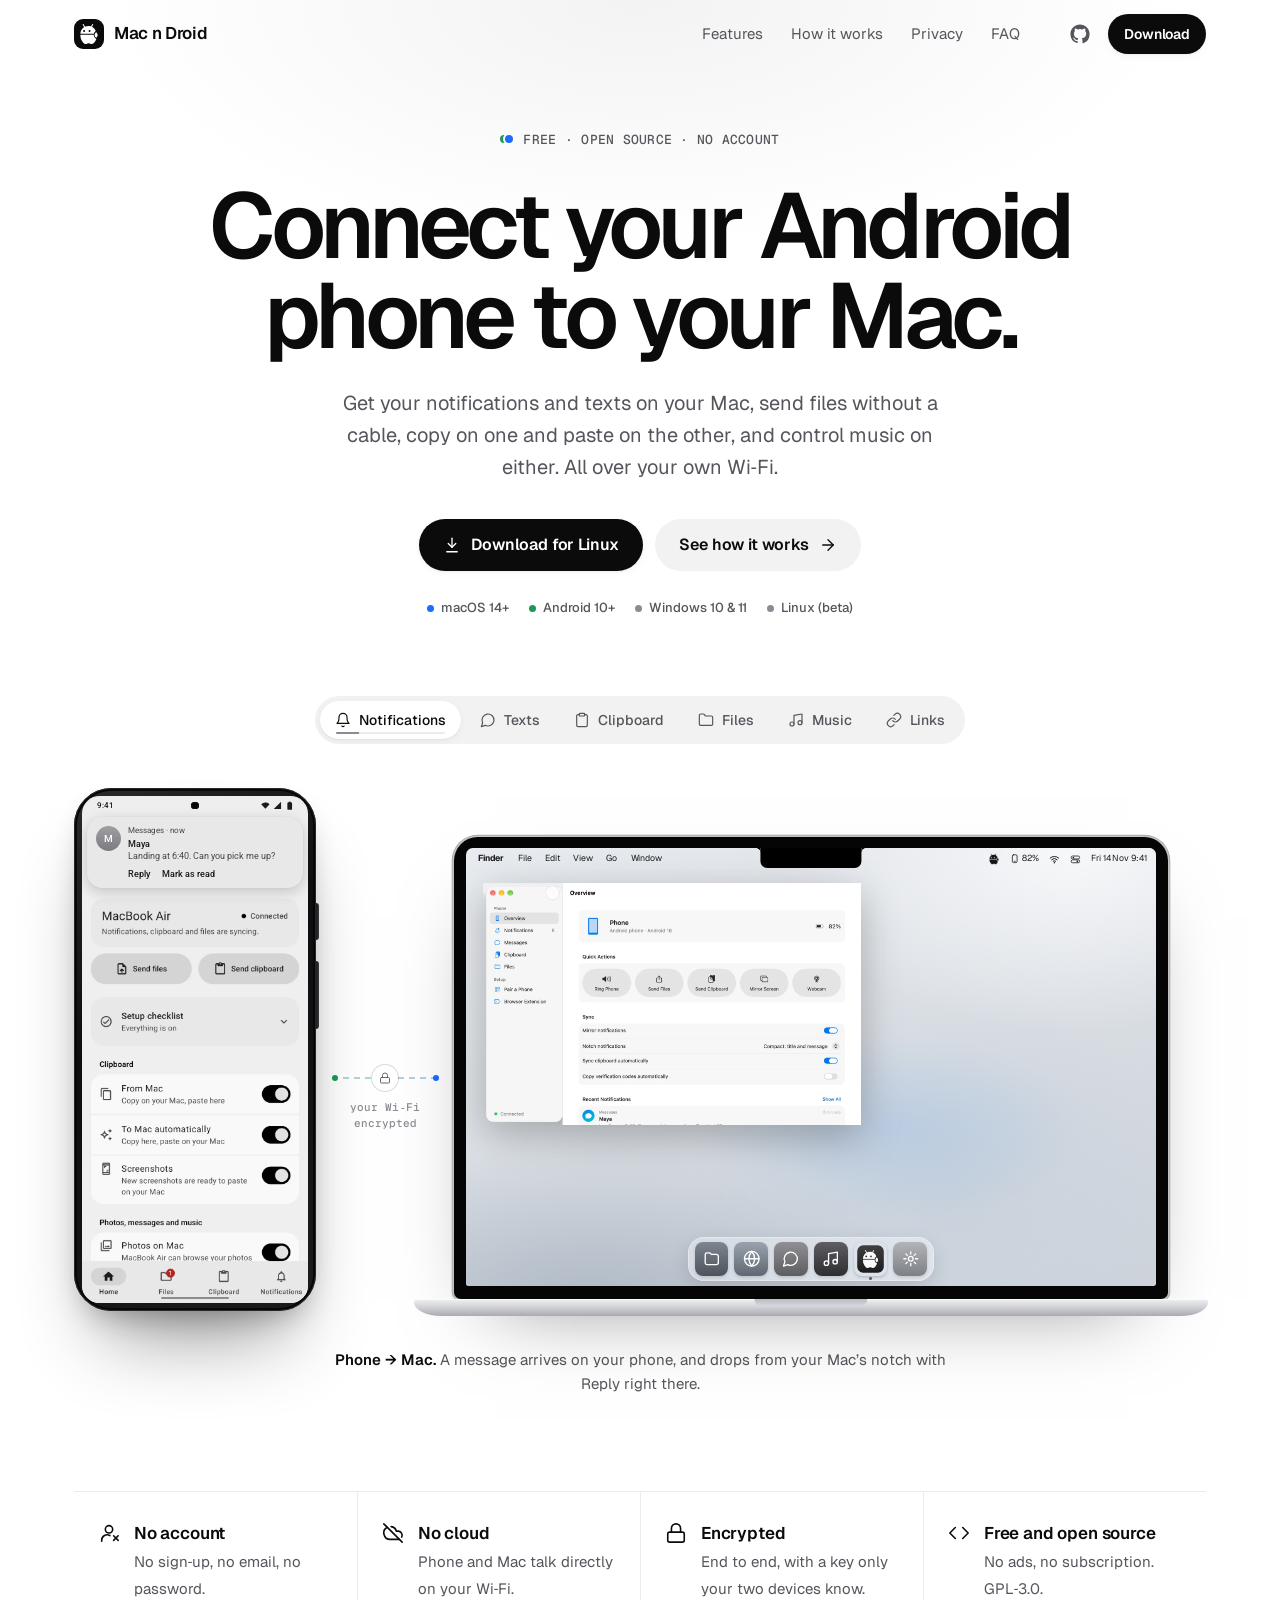
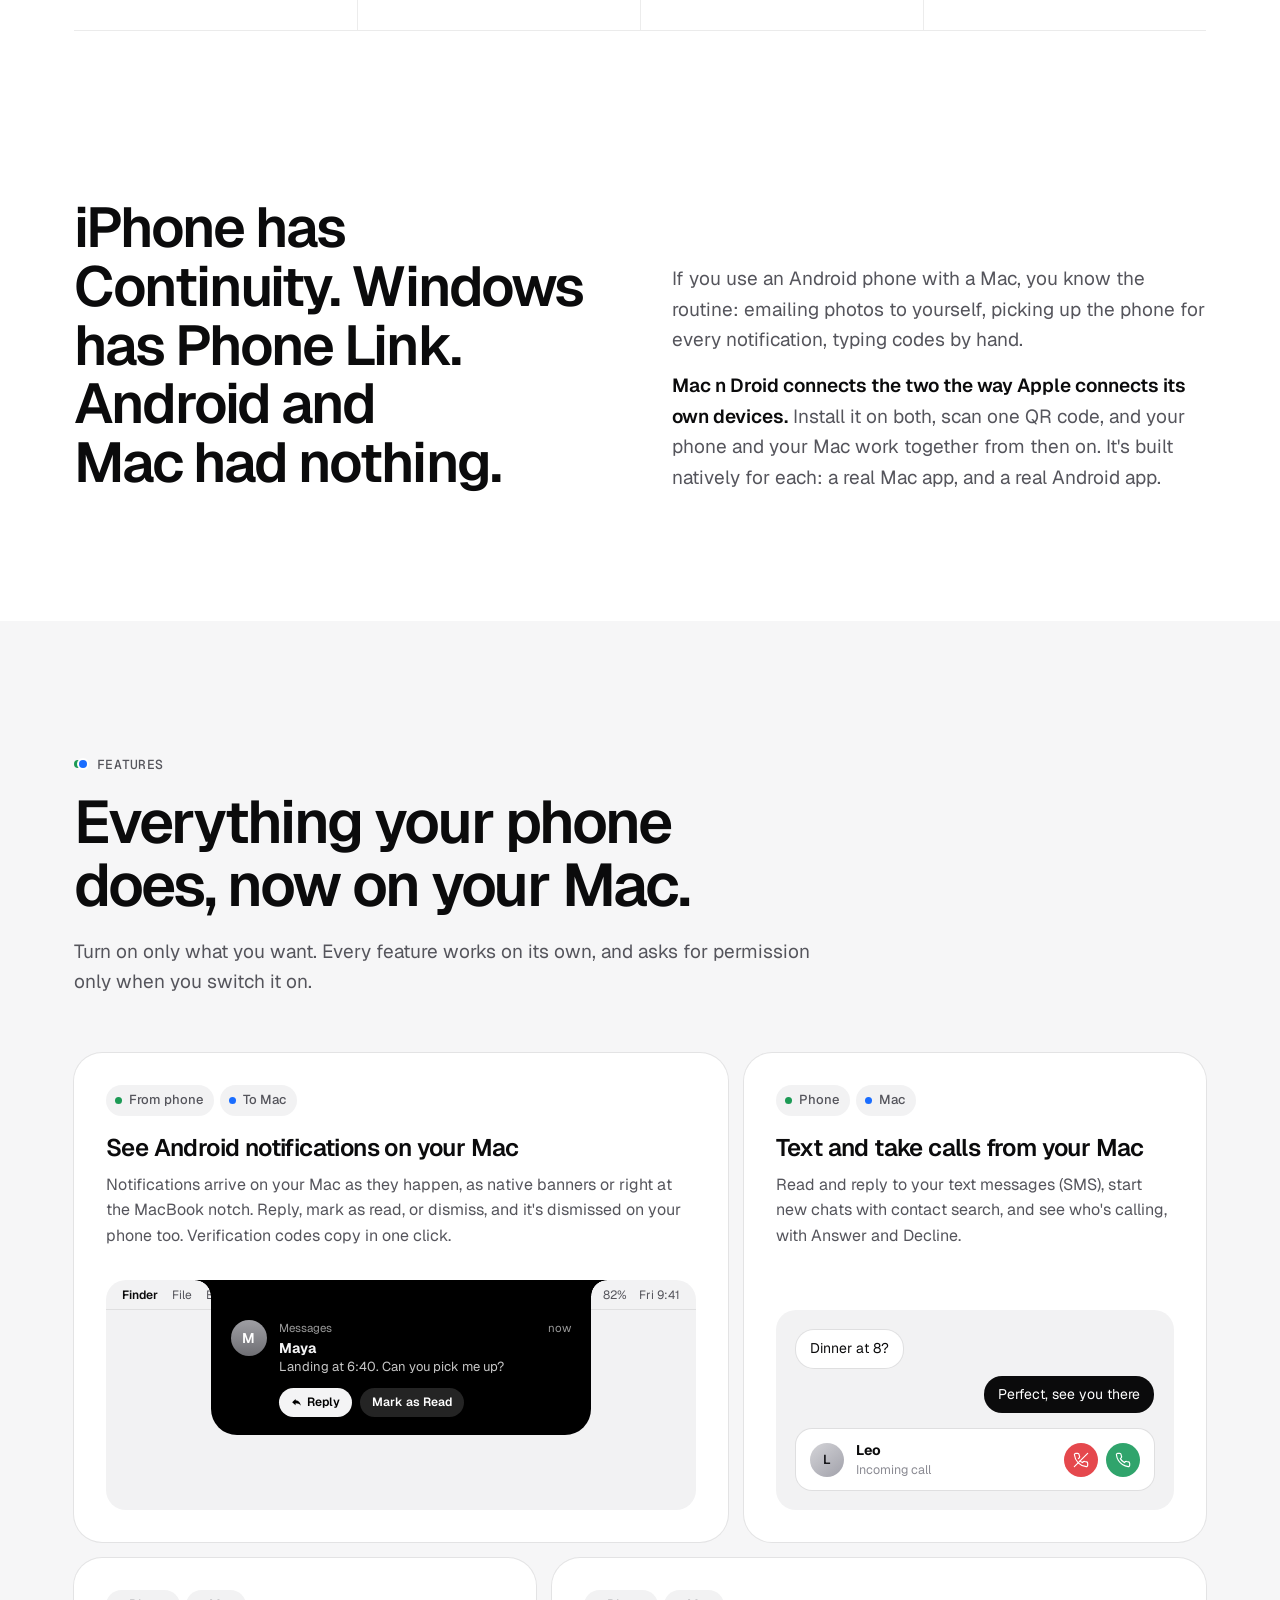
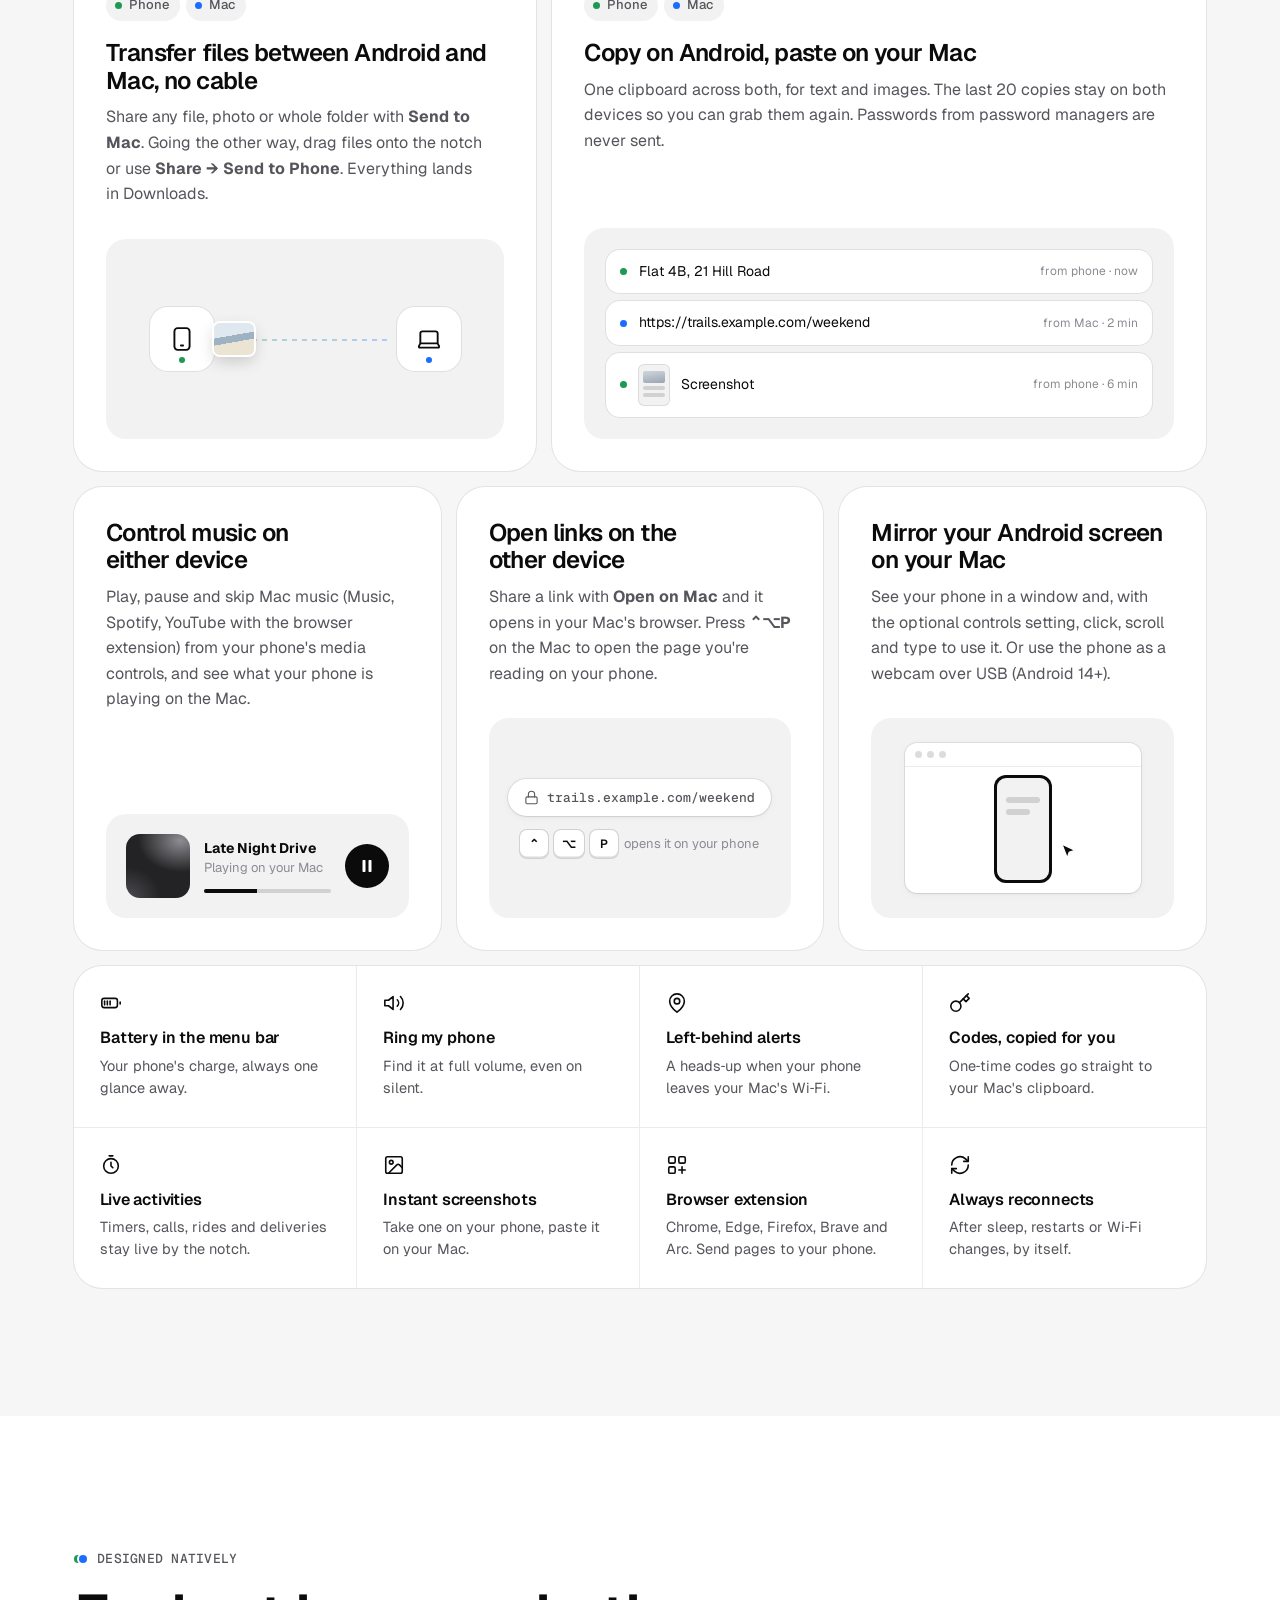
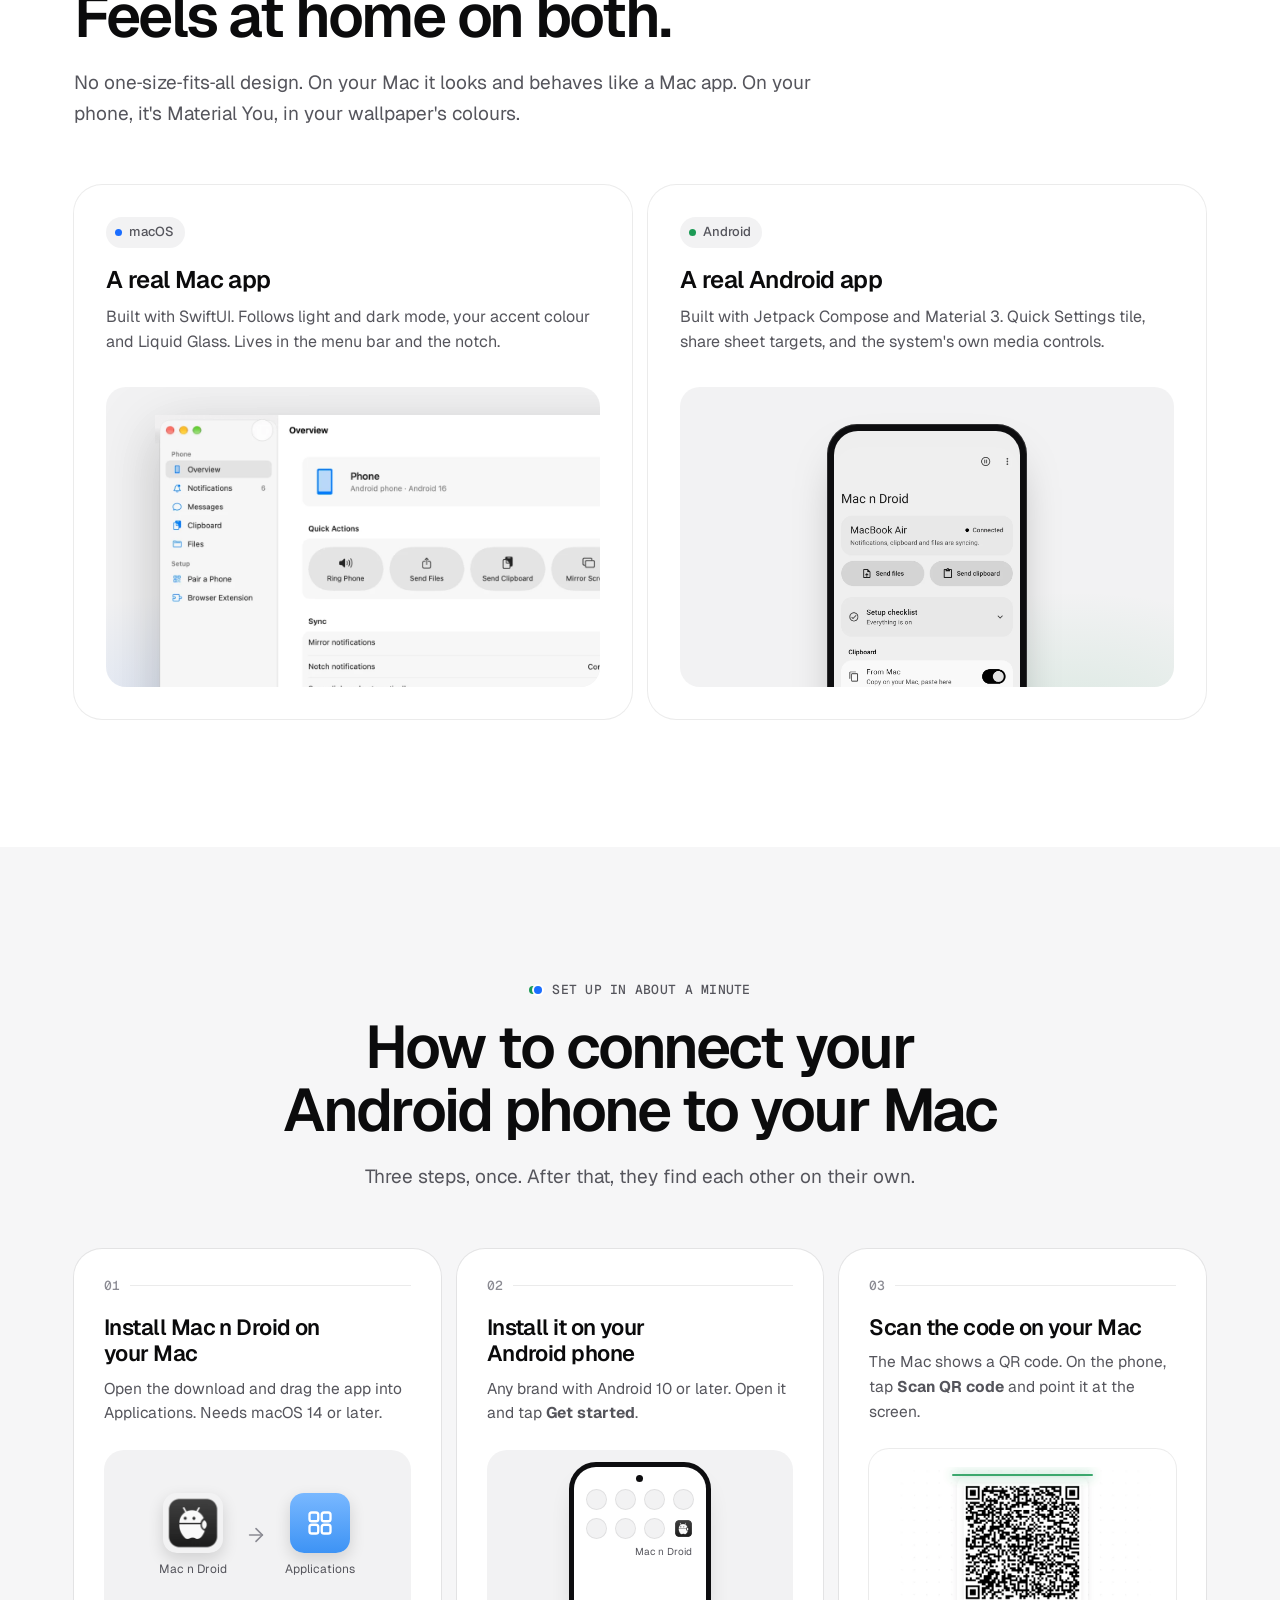
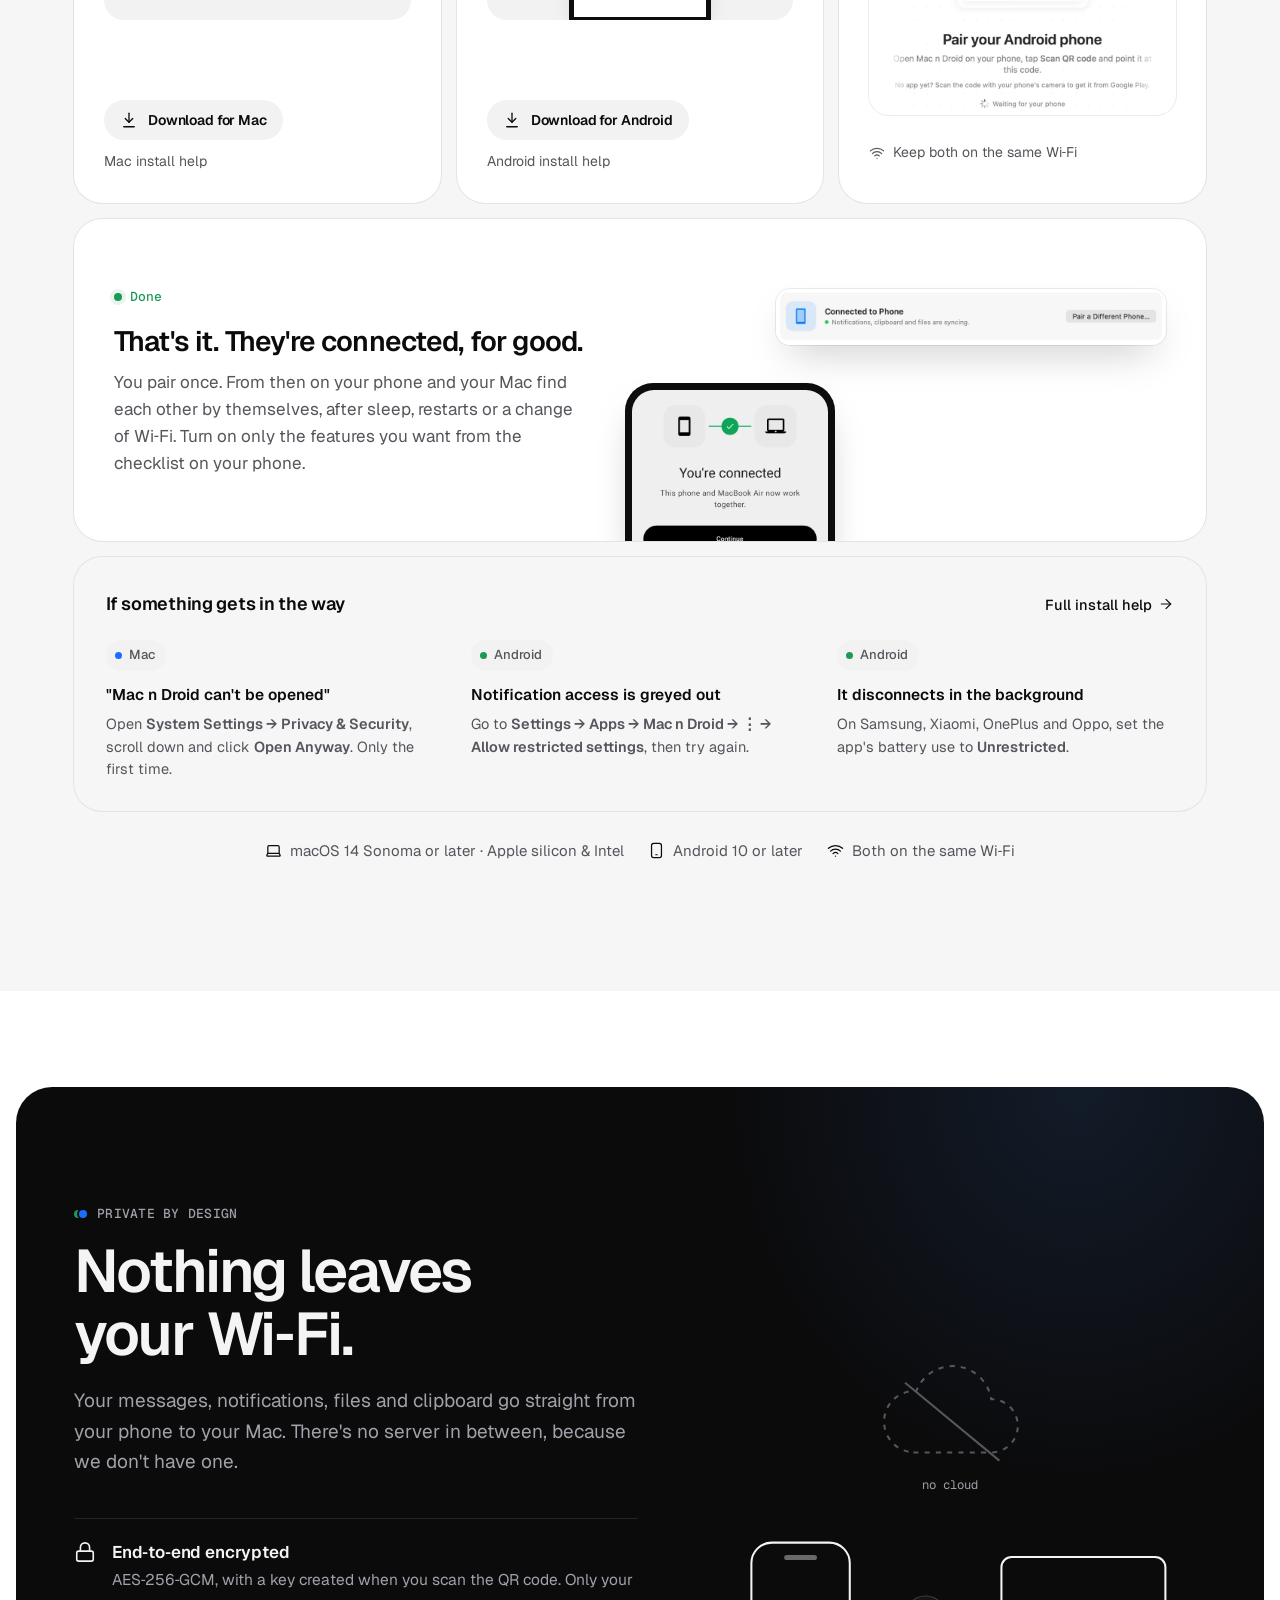
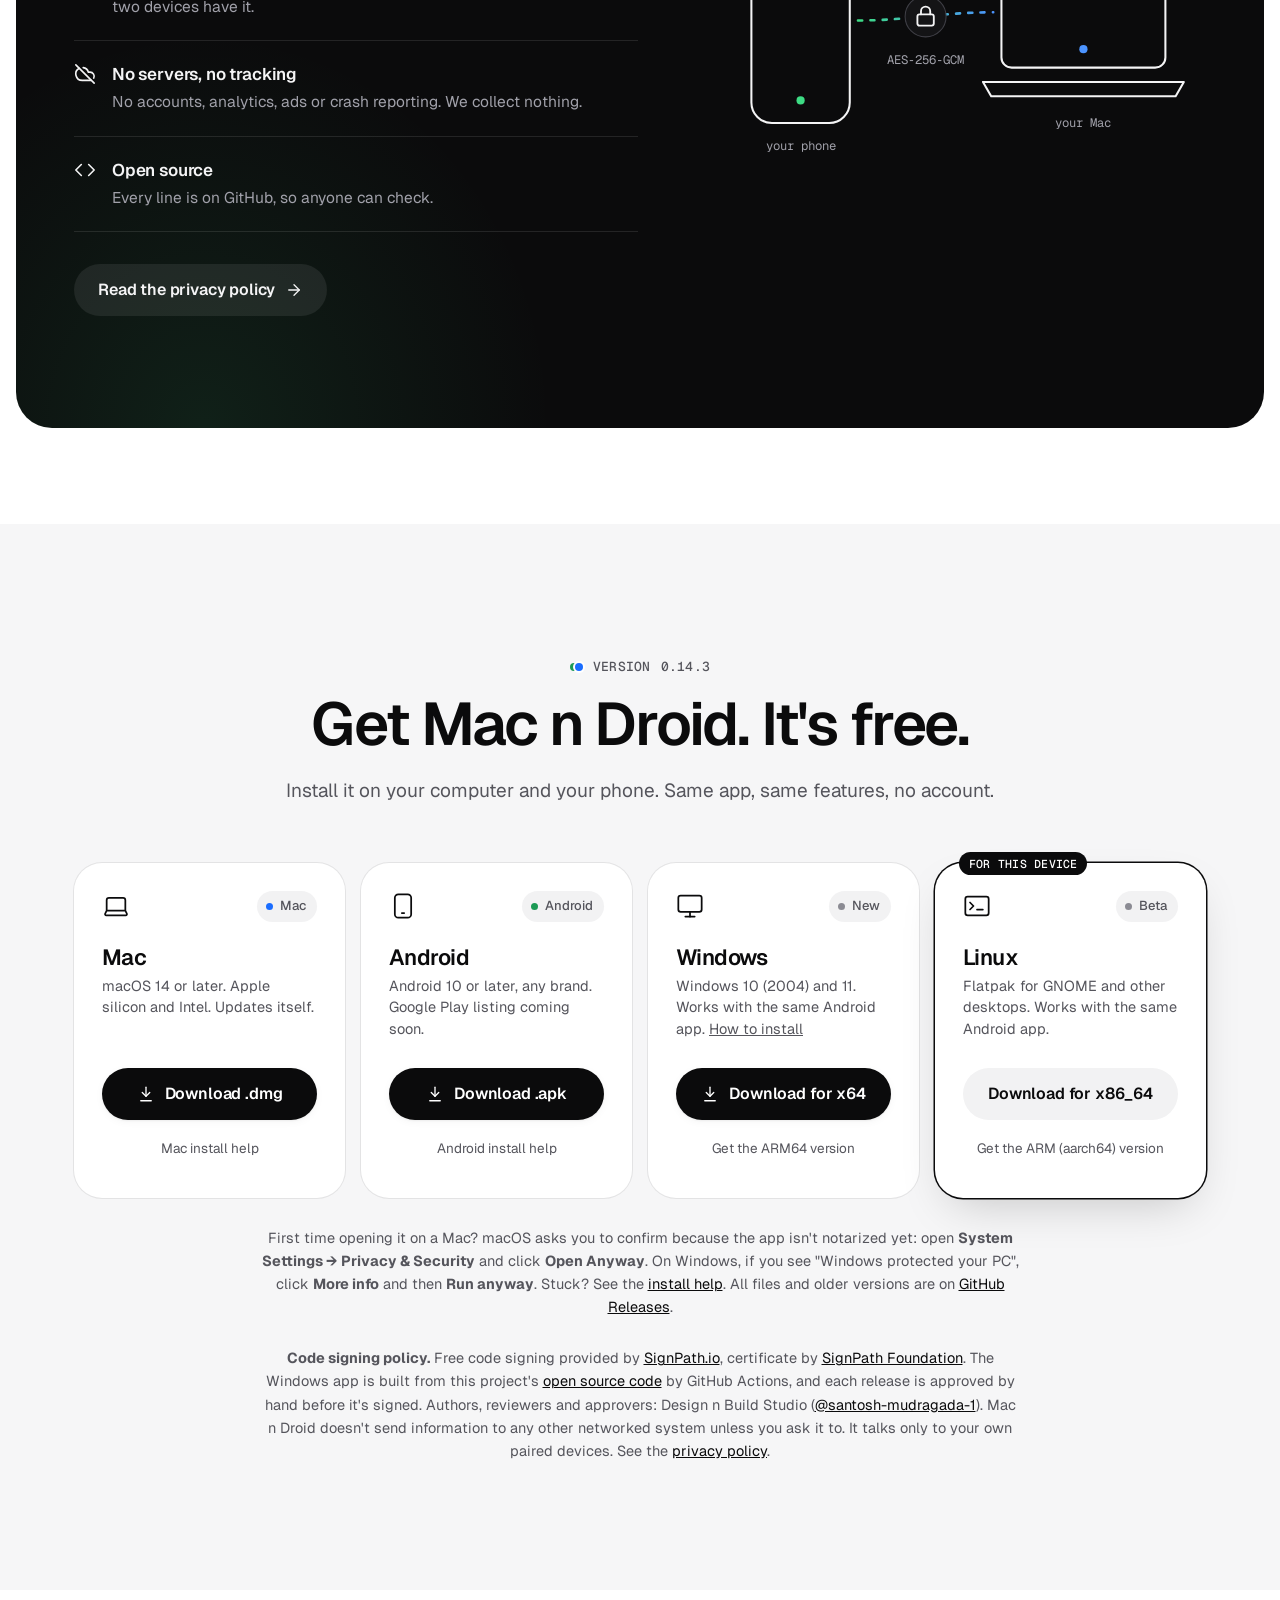
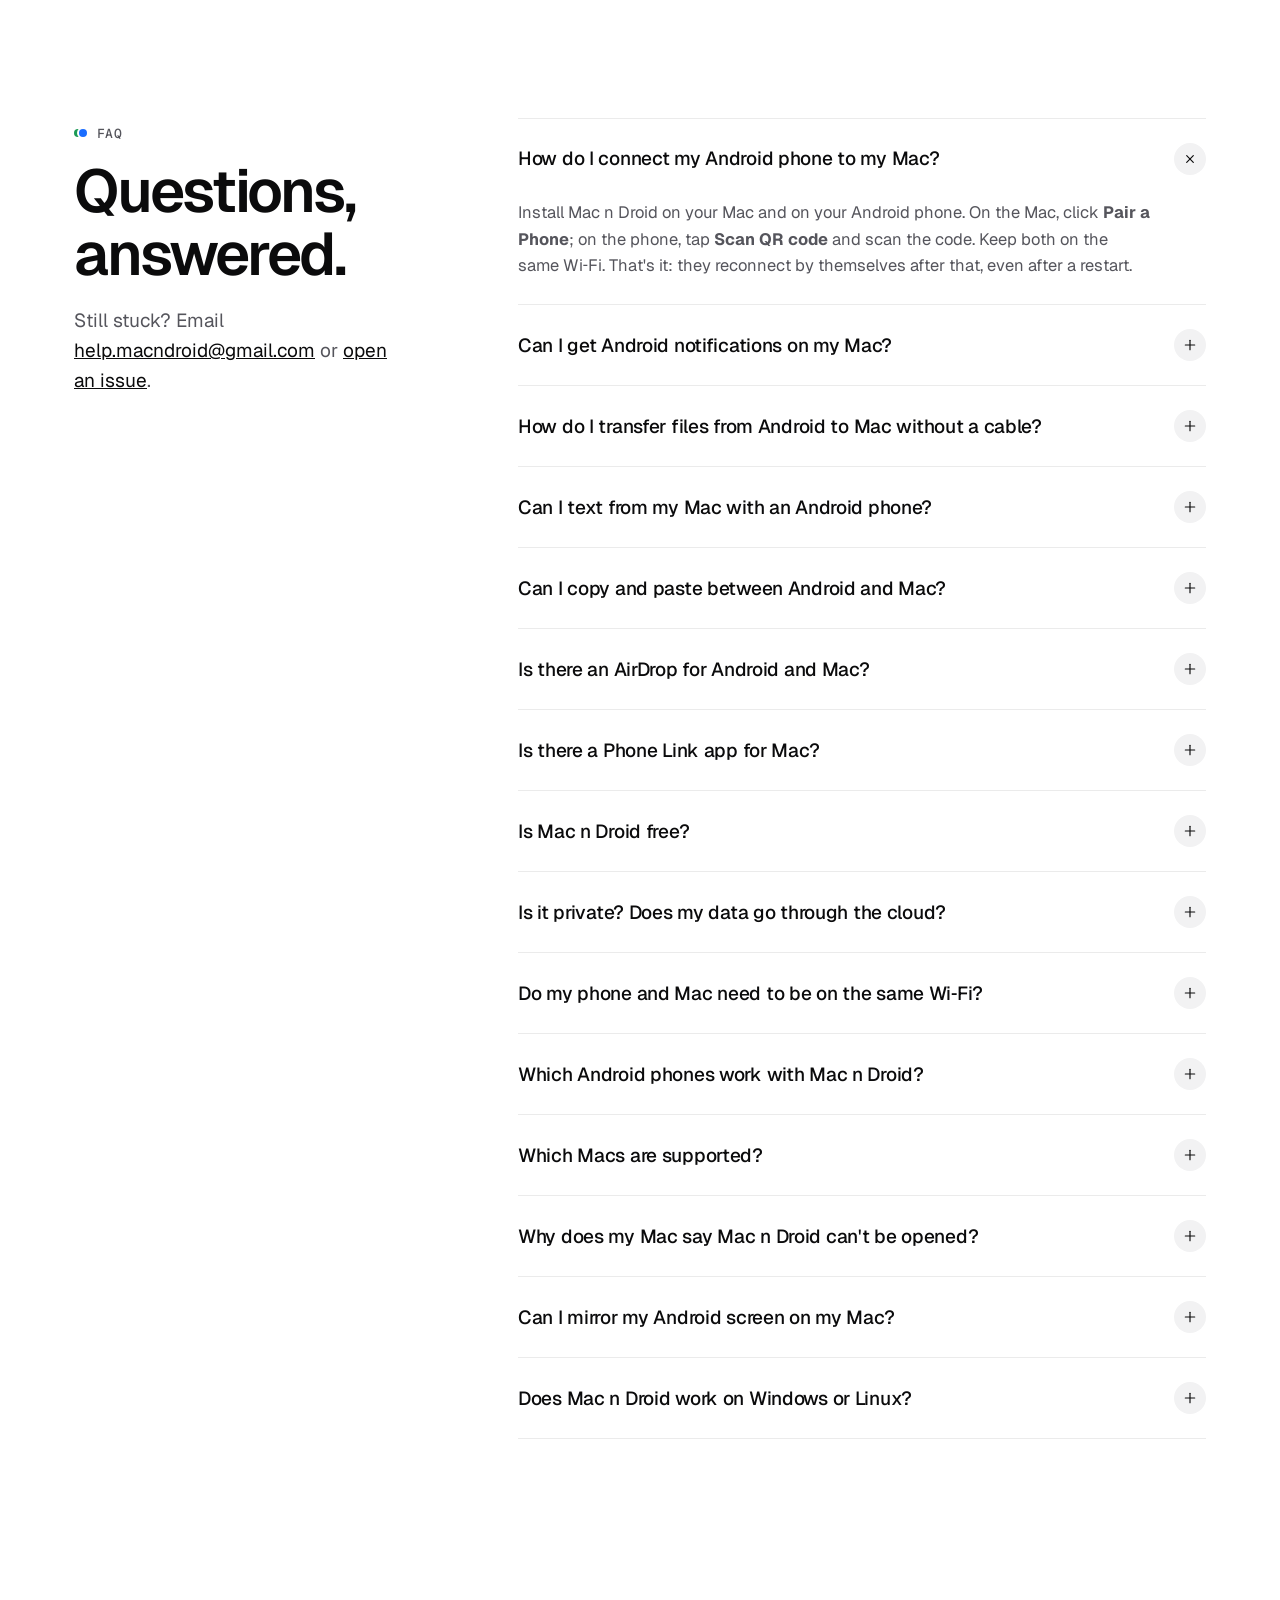
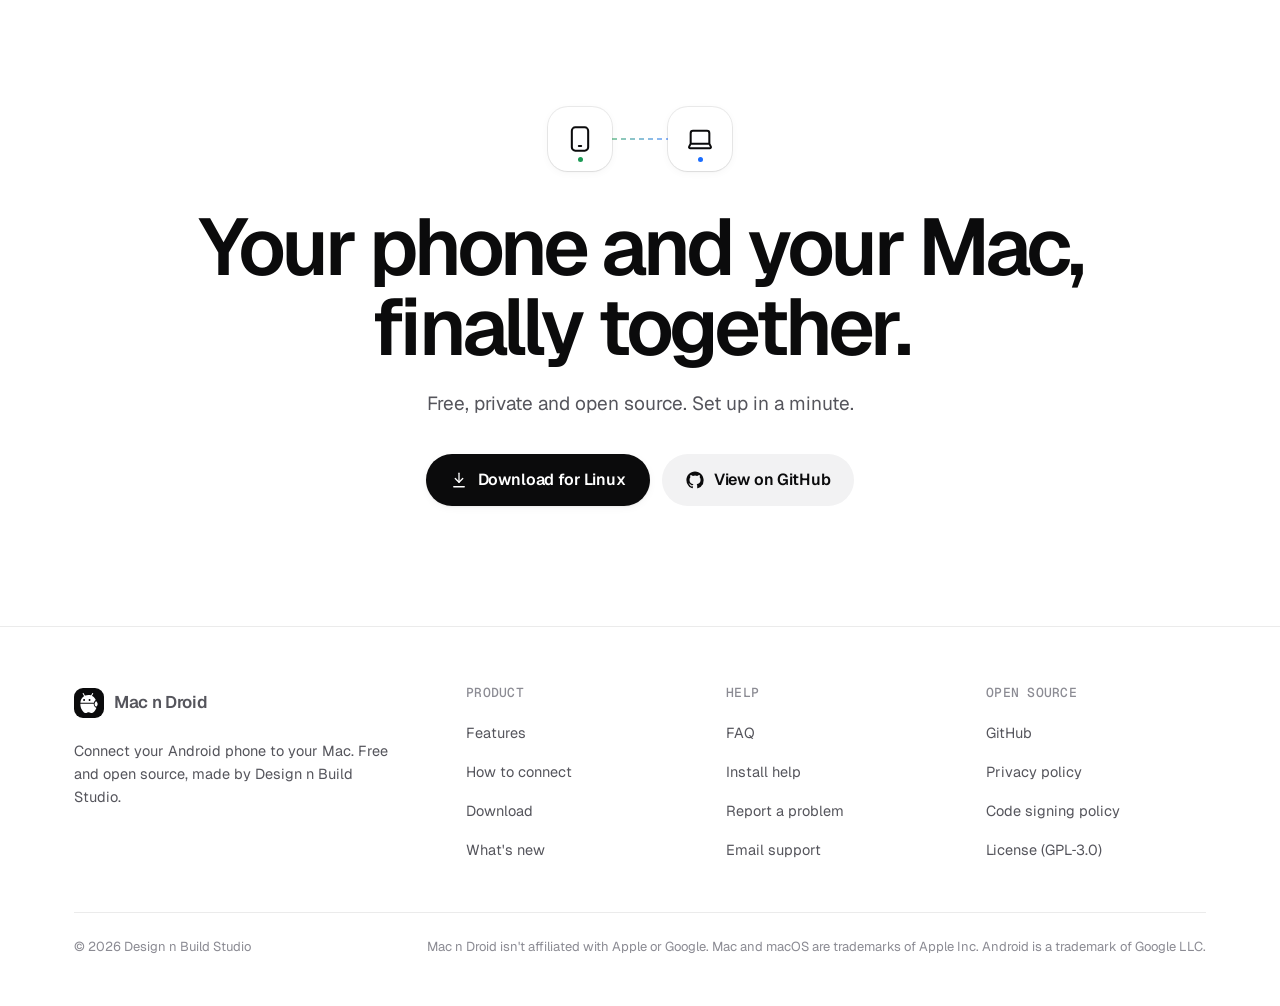
==== commit a218266c: "0.14.3: the browser extension is in the stores; add it from the Mac and Windows apps - Mac: the Brow" ====
--- a/site/index.html
+++ b/site/index.html
@@ -55,7 +55,7 @@
       "description": "Free, open-source app that connects an Android phone to a Mac: notifications, text messages, calls, file transfer, a shared clipboard, music controls and screen mirroring over your own Wi-Fi, with no account and no cloud.",
       "applicationCategory": "UtilitiesApplication",
       "operatingSystem": "macOS 14 or later, Android 10 or later, Windows 10 and 11, Linux (beta)",
-      "softwareVersion": "0.14.2",
+      "softwareVersion": "0.14.3",
       "license": "https://www.gnu.org/licenses/gpl-3.0.html",
       "url": "https://design-n-build.github.io/mac-n-droid/",
       "downloadUrl": "https://github.com/design-n-build/mac-n-droid/releases/latest",
@@ -578,7 +578,7 @@
           <span class="app"><i class="apps-folder"><svg class="ic"><use href="#m-apps"/></svg></i><em>Applications</em></span>
         </div>
         <div class="st-acts">
-          <a class="btn btn-ghost btn-sm st-cta" data-asset="dmg" href="https://github.com/design-n-build/mac-n-droid/releases/download/v0.14.2/MacNDroid-0.14.2.dmg"><svg class="ic" aria-hidden="true"><use href="#i-down"/></svg>Download for Mac</a>
+          <a class="btn btn-ghost btn-sm st-cta" data-asset="dmg" href="https://github.com/design-n-build/mac-n-droid/releases/download/v0.14.3/MacNDroid-0.14.3.dmg"><svg class="ic" aria-hidden="true"><use href="#i-down"/></svg>Download for Mac</a>
           <a class="st-help" href="install-help.html#mac">Mac install help</a>
         </div>
       </li>
@@ -687,7 +687,7 @@
 <section class="section alt" id="download" aria-labelledby="download-title">
   <div class="wrap">
     <div class="sec-head center rv">
-      <p class="eyebrow"><span class="duo" aria-hidden="true"><i></i><i></i></span>Version <span data-version>0.14.2</span></p>
+      <p class="eyebrow"><span class="duo" aria-hidden="true"><i></i><i></i></span>Version <span data-version>0.14.3</span></p>
       <h2 id="download-title">Get Mac n Droid. It's free.</h2>
       <p>Install it on your computer and your phone. Same app, same features, no account.</p>
     </div>
@@ -698,7 +698,7 @@
         <h3>Mac</h3>
         <p class="req">macOS 14 or later. Apple silicon and Intel. Updates itself.</p>
         <div class="acts">
-          <a class="btn btn-primary" data-asset="dmg" href="https://github.com/design-n-build/mac-n-droid/releases/download/v0.14.2/MacNDroid-0.14.2.dmg"><svg class="ic" aria-hidden="true"><use href="#i-down"/></svg>Download .dmg</a>
+          <a class="btn btn-primary" data-asset="dmg" href="https://github.com/design-n-build/mac-n-droid/releases/download/v0.14.3/MacNDroid-0.14.3.dmg"><svg class="ic" aria-hidden="true"><use href="#i-down"/></svg>Download .dmg</a>
           <a class="alt-link" href="install-help.html#mac">Mac install help</a>
         </div>
       </div>
@@ -718,8 +718,8 @@
         <h3>Windows</h3>
         <p class="req">Windows 10 (2004) and 11. Works with the same Android app. <a href="install-help.html#windows">How to install</a></p>
         <div class="acts">
-          <a class="btn btn-primary" data-asset="win-x64" href="https://github.com/design-n-build/mac-n-droid/releases/download/v0.14.2/MacNDroid-0.14.2-Windows-x64.exe"><svg class="ic" aria-hidden="true"><use href="#i-down"/></svg>Download for x64</a>
-          <a class="alt-link" data-asset="win-arm64" href="https://github.com/design-n-build/mac-n-droid/releases/download/v0.14.2/MacNDroid-0.14.2-Windows-arm64.exe">Get the ARM64 version</a>
+          <a class="btn btn-primary" data-asset="win-x64" href="https://github.com/design-n-build/mac-n-droid/releases/download/v0.14.3/MacNDroid-0.14.3-Windows-x64.exe"><svg class="ic" aria-hidden="true"><use href="#i-down"/></svg>Download for x64</a>
+          <a class="alt-link" data-asset="win-arm64" href="https://github.com/design-n-build/mac-n-droid/releases/download/v0.14.3/MacNDroid-0.14.3-Windows-arm64.exe">Get the ARM64 version</a>
         </div>
       </div>
       <div class="dl rv" data-os="linux" data-d="3">
@@ -728,8 +728,8 @@
         <h3>Linux</h3>
         <p class="req">Flatpak for GNOME and other desktops. Works with the same Android app.</p>
         <div class="acts">
-          <a class="btn btn-ghost" data-asset="linux-x64" href="https://github.com/design-n-build/mac-n-droid/releases/download/v0.14.2/MacNDroid-0.14.2-Linux-x86_64.flatpak">Download for x86_64</a>
-          <a class="alt-link" data-asset="linux-arm64" href="https://github.com/design-n-build/mac-n-droid/releases/download/v0.14.2/MacNDroid-0.14.2-Linux-aarch64.flatpak">Get the ARM (aarch64) version</a>
+          <a class="btn btn-ghost" data-asset="linux-x64" href="https://github.com/design-n-build/mac-n-droid/releases/download/v0.14.3/MacNDroid-0.14.3-Linux-x86_64.flatpak">Download for x86_64</a>
+          <a class="alt-link" data-asset="linux-arm64" href="https://github.com/design-n-build/mac-n-droid/releases/download/v0.14.3/MacNDroid-0.14.3-Linux-aarch64.flatpak">Get the ARM (aarch64) version</a>
         </div>
       </div>
     </div>
